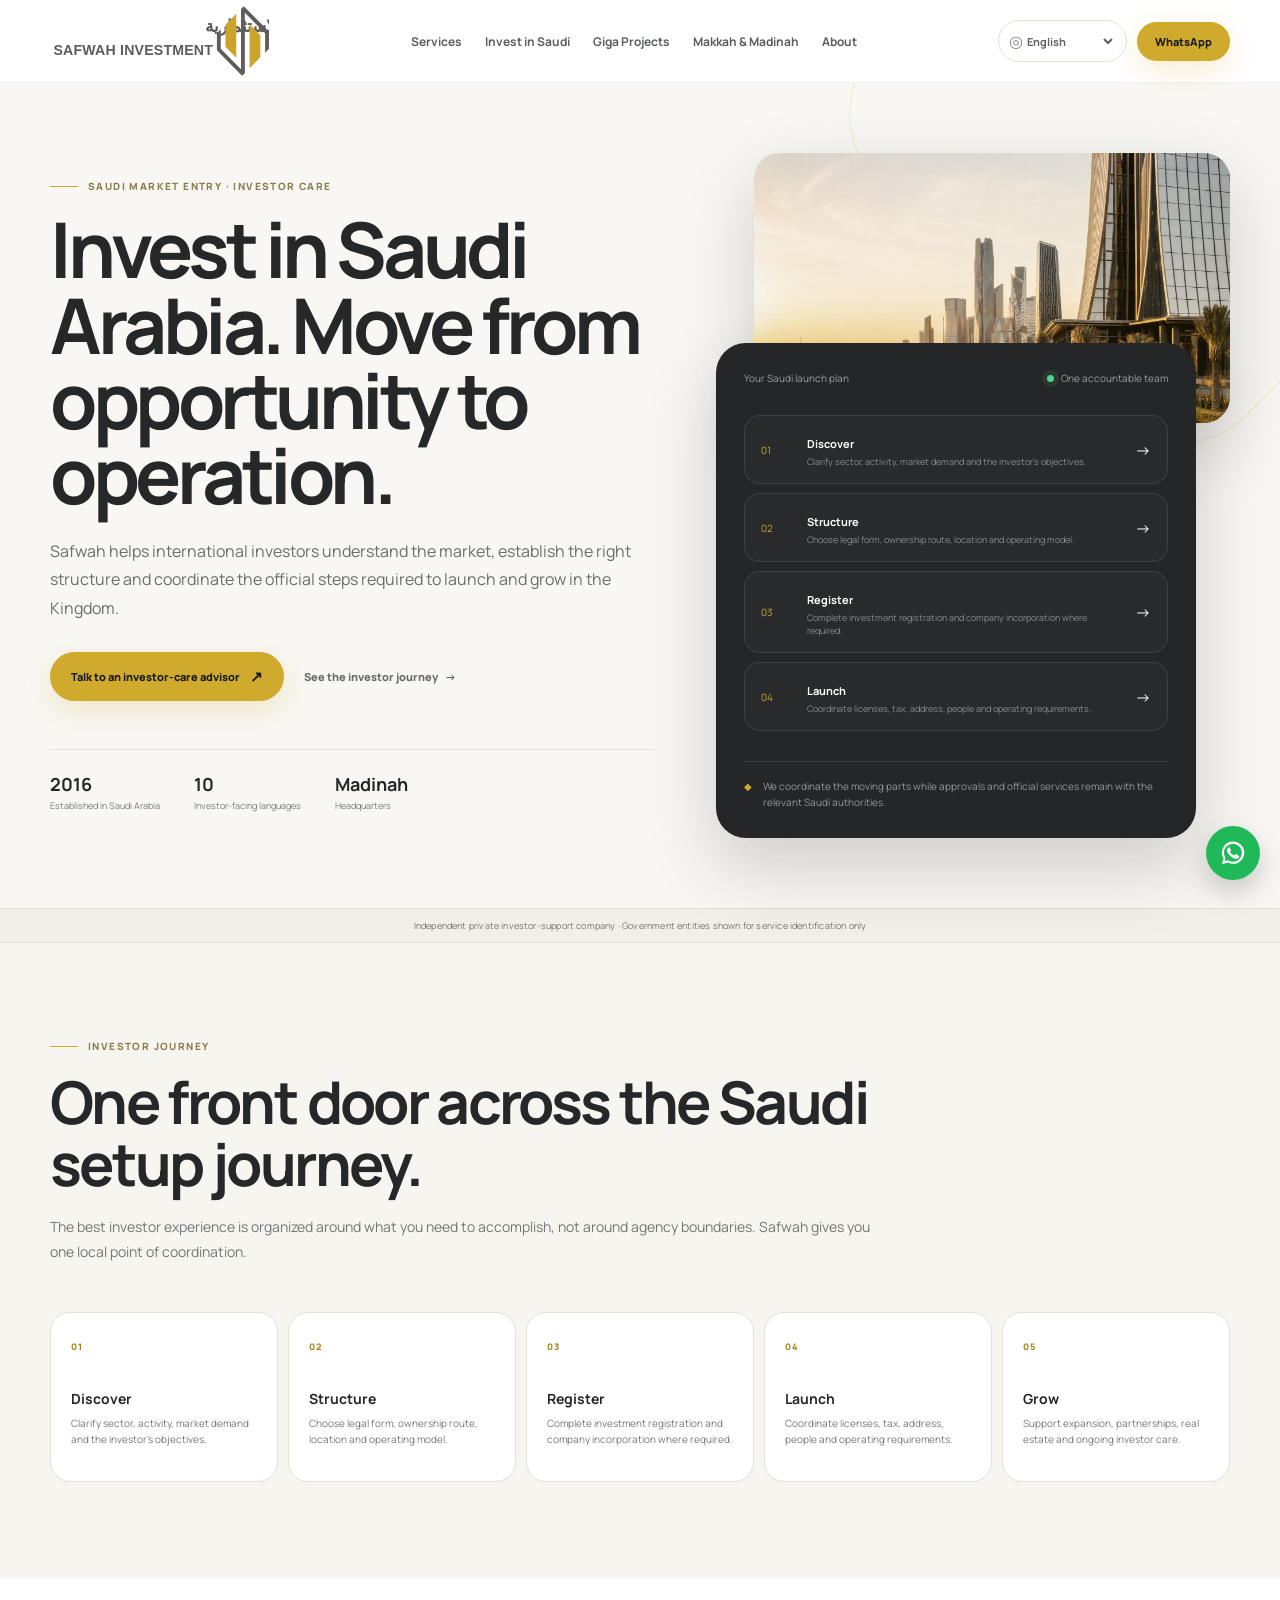
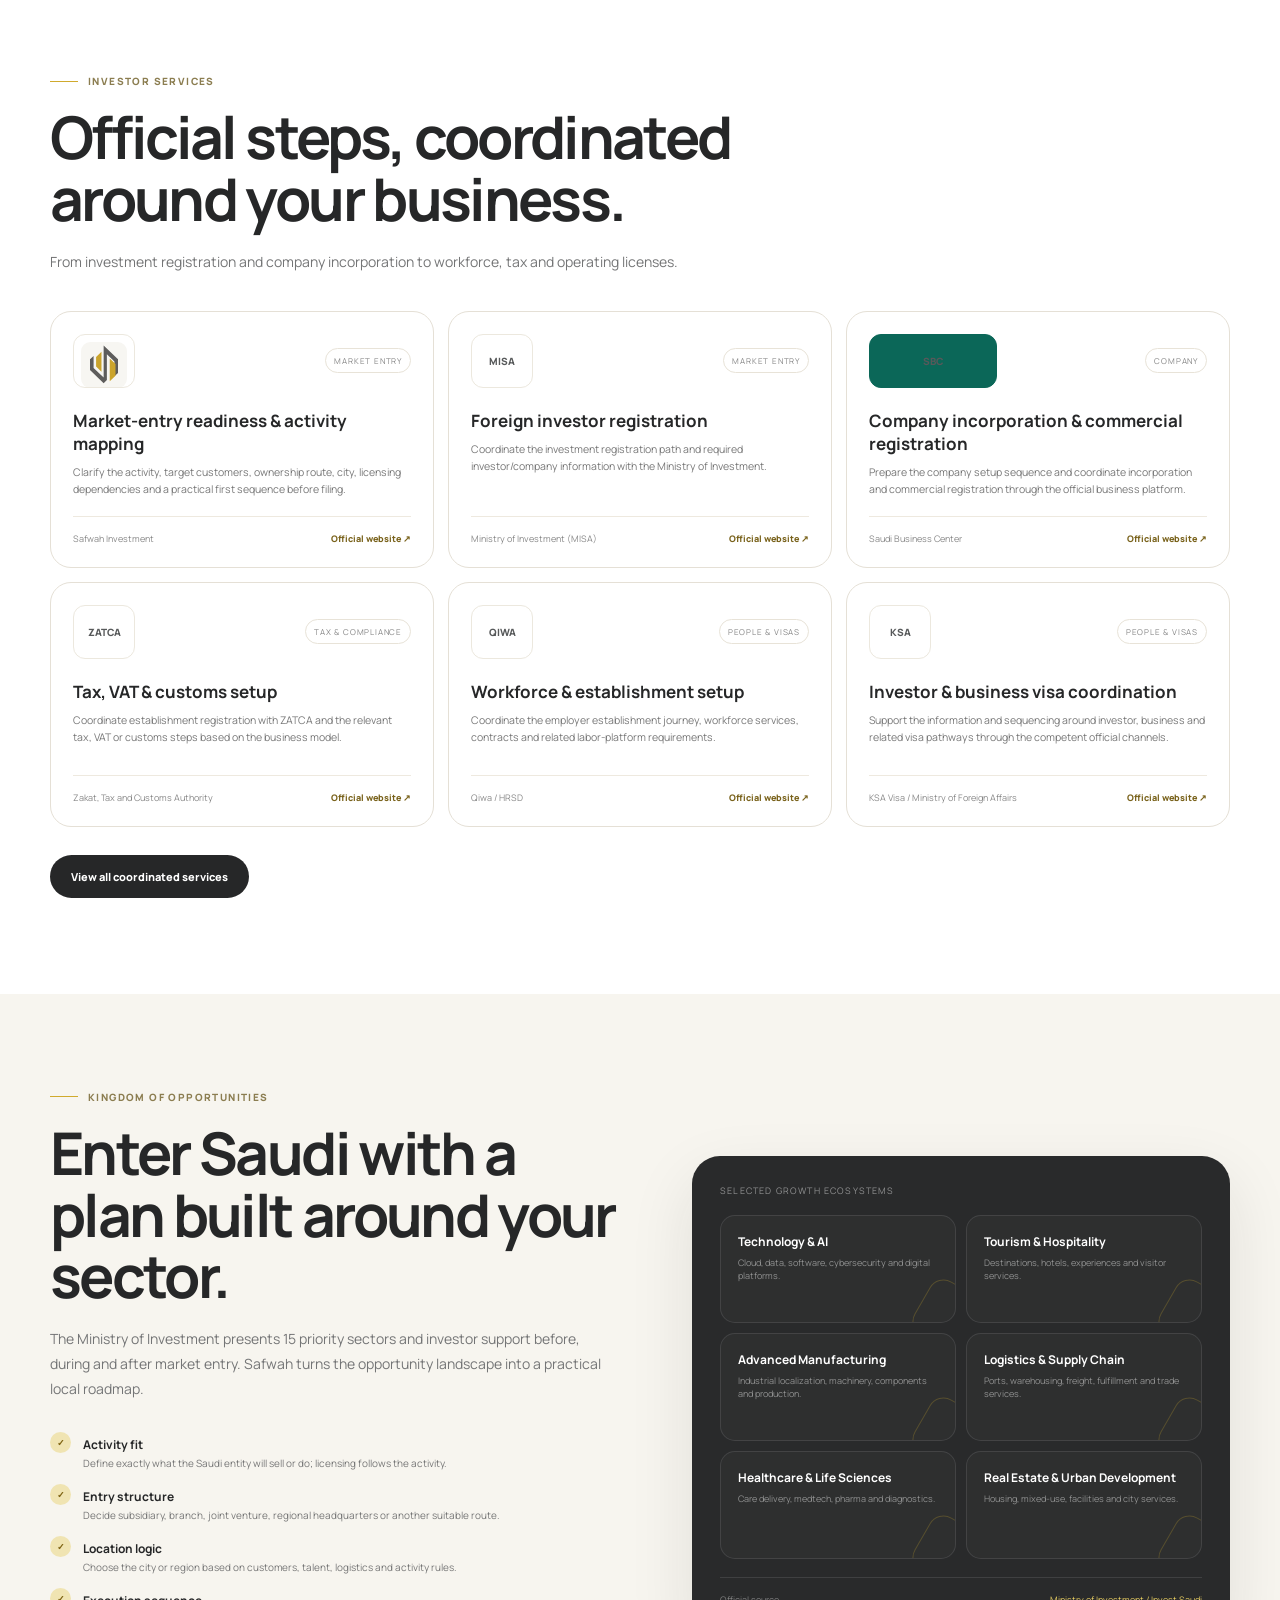
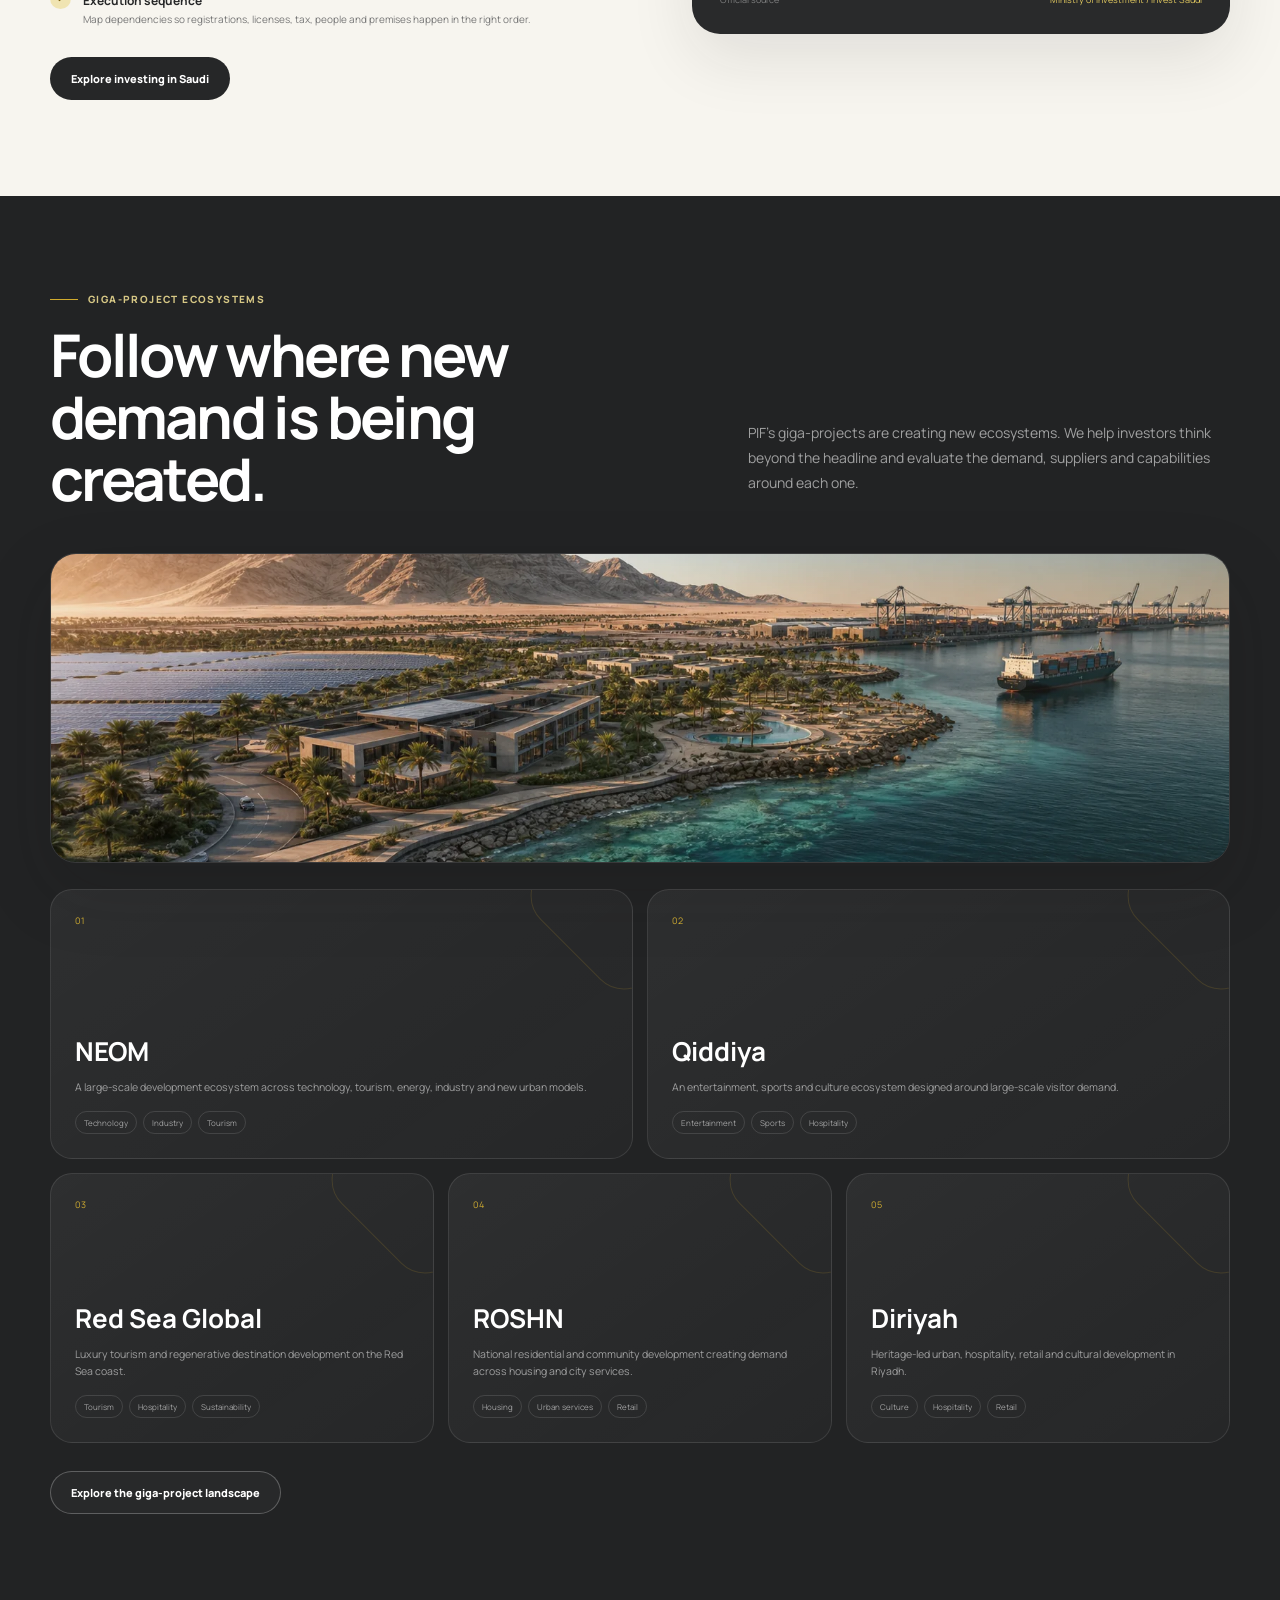
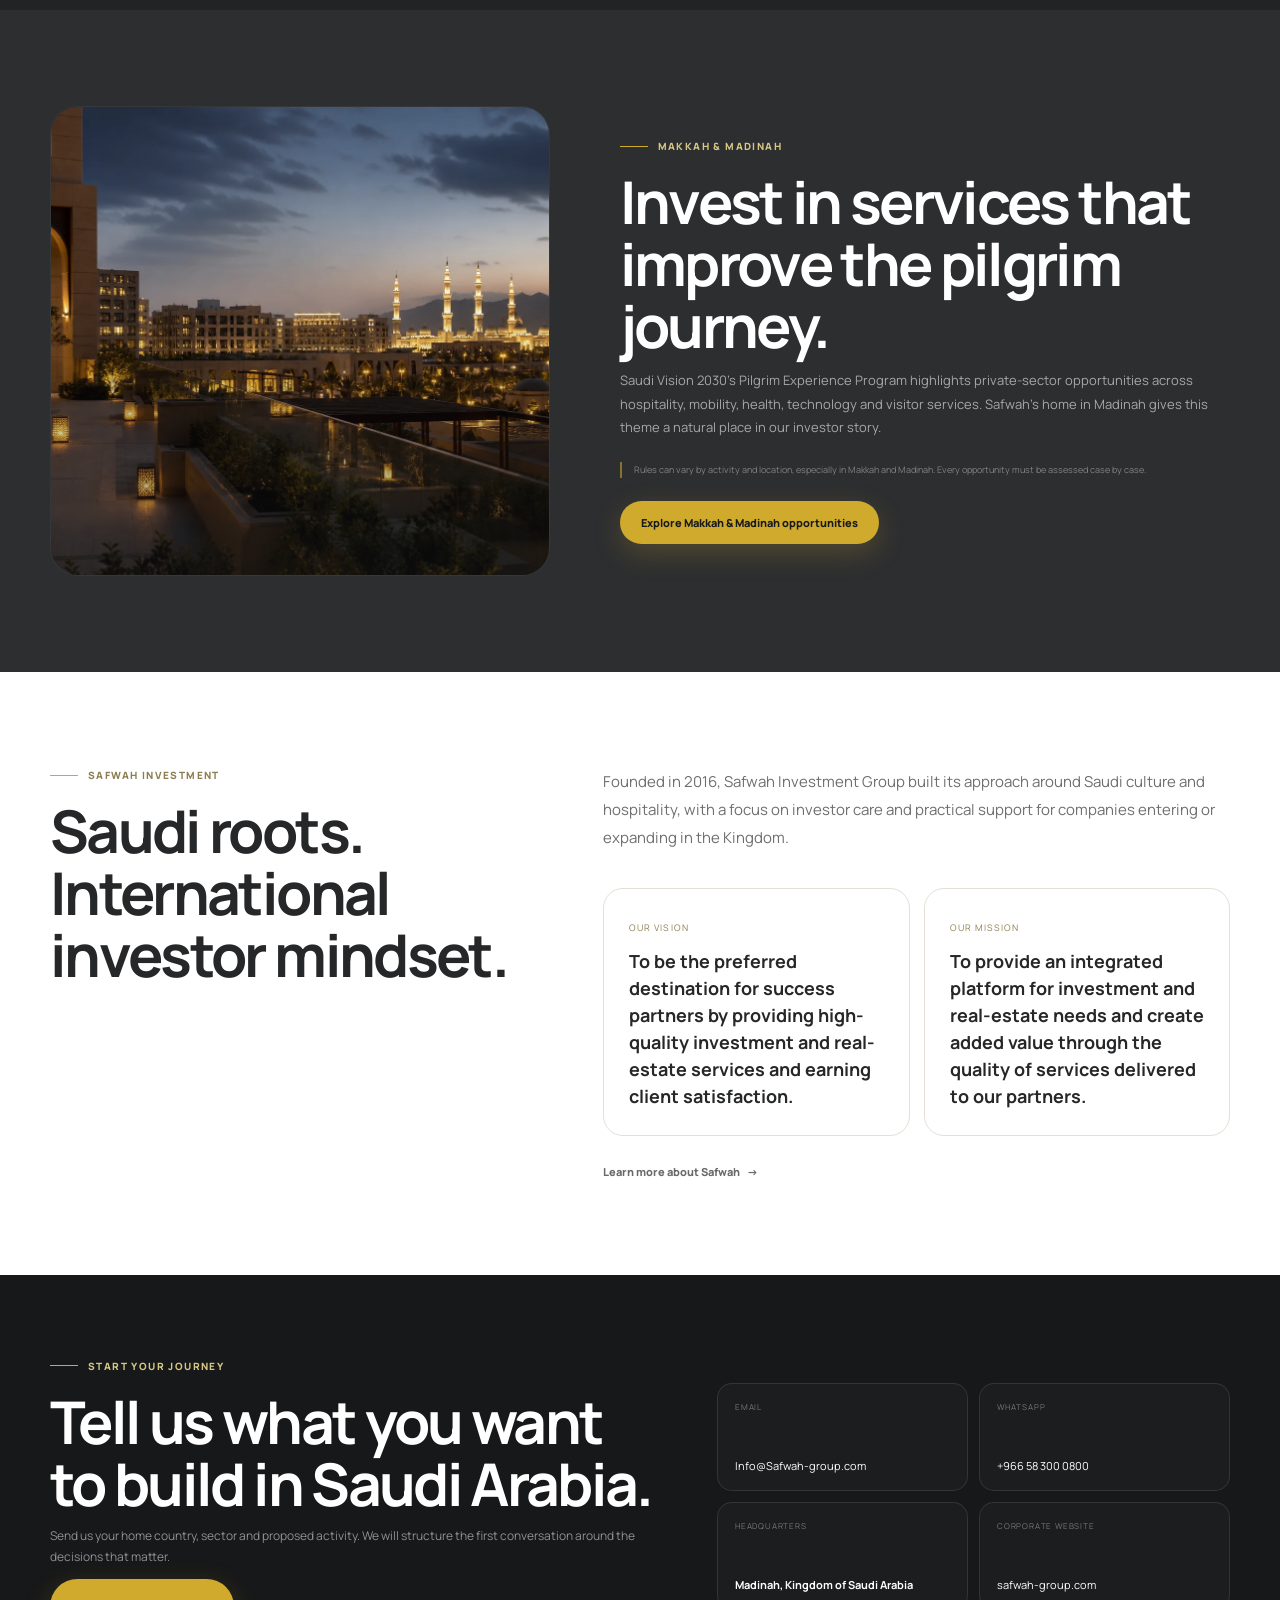
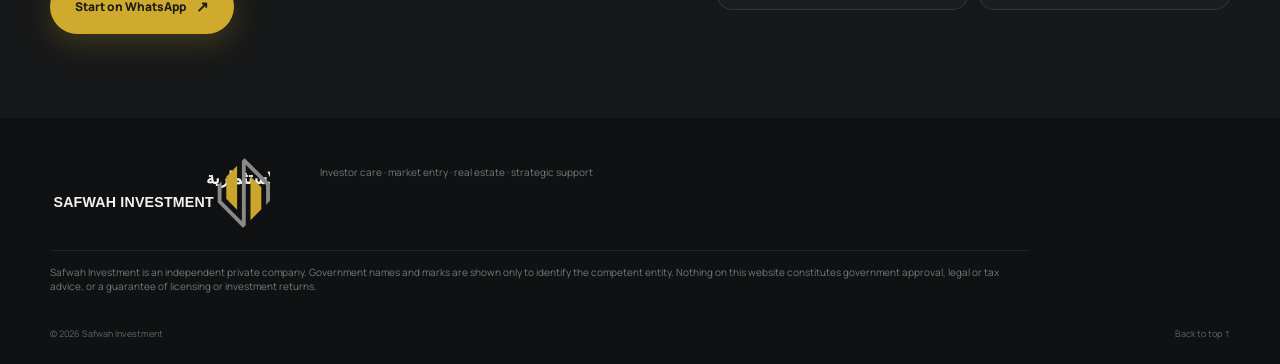
==== index.html @ 955cc142 "Polish Safwah visuals and fix service logos" ====
<!doctype html><html lang="en" dir="ltr"><head><meta charset="utf-8"><meta name="viewport" content="width=device-width,initial-scale=1,viewport-fit=cover"><meta name="theme-color" content="#5e5d5c"><meta name="description" content="Safwah Investment helps international investors enter, establish and grow in Saudi Arabia through market-entry and investor-care support."><meta property="og:title" content="Safwah Investment — Saudi Market Entry"><meta property="og:description" content="Safwah Investment helps international investors enter, establish and grow in Saudi Arabia through market-entry and investor-care support."><meta property="og:type" content="website"><link rel="icon" type="image/svg+xml" href="assets/img/favicon.svg"><link rel="preconnect" href="https://fonts.googleapis.com"><link rel="preconnect" href="https://fonts.gstatic.com" crossorigin><link href="https://fonts.googleapis.com/css2?family=Manrope:wght@400;500;600;700;800&family=Noto+Kufi+Arabic:wght@400;500;600;700&display=swap" rel="stylesheet"><link rel="stylesheet" href="assets/css/styles.css"><title>Safwah Investment — Saudi Market Entry</title></head><body data-page="home"><a class="skip-link" href="#main">Skip to content</a>
<header class="site-header" id="top"><div class="shell header-row">
<a class="brand" href="index.html" aria-label="Safwah Investment"><img src="assets/img/safwah-logo.svg" alt="Safwah Investment" width="1130" height="356"></a>
<nav class="desktop-nav" aria-label="Primary navigation"><a href="services.html" class="" data-i18n="nav.services">Services</a><a href="invest-saudi.html" class="" data-i18n="nav.invest">Invest in Saudi</a><a href="giga-projects.html" class="" data-i18n="nav.projects">Giga Projects</a><a href="haramain.html" class="" data-i18n="nav.haramain">Makkah & Madinah</a><a href="about.html" class="" data-i18n="nav.about">About</a></nav>
<div class="header-actions"><label class="language-control"><span class="globe" aria-hidden="true">◎</span><select id="languageSelect" aria-label="Select language"><option value="en">English</option><option value="ar">العربية</option><option value="ru">Русский</option><option value="zh">简体中文</option><option value="tr">Türkçe</option><option value="bn">বাংলা</option><option value="hi">हिन्दी</option><option value="ur">اردو</option><option value="pt">Português</option><option value="ko">한국어</option></select></label><a class="button button-sm button-primary whatsapp-top" data-whatsapp href="#" target="_blank" rel="noopener" data-i18n="nav.whatsapp">WhatsApp</a><button class="menu-button" id="menuButton" aria-label="Open menu" aria-expanded="false"><span></span><span></span><span></span></button></div>
</div><div class="mobile-menu" id="mobileMenu"><a href="services.html" data-i18n="nav.services">Services</a><a href="invest-saudi.html" data-i18n="nav.invest">Invest in Saudi</a><a href="giga-projects.html" data-i18n="nav.projects">Giga Projects</a><a href="haramain.html" data-i18n="nav.haramain">Makkah & Madinah</a><a href="about.html" data-i18n="nav.about">About</a></div></header><main id="main"><section class="hero"><div class="shell hero-grid"><div class="hero-copy reveal"><div class="eyebrow"><span></span><span data-i18n="home.eyebrow">Saudi market entry · investor care</span></div><h1 data-i18n="home.title">Invest in Saudi Arabia. Move from opportunity to operation.</h1><p class="hero-lead" data-i18n="home.lead">Safwah helps international investors understand the market, establish the right structure and coordinate the official steps required to launch and grow in the Kingdom.</p><div class="hero-cta"><a class="button button-primary" data-whatsapp href="#" target="_blank" rel="noopener"><span data-i18n="home.cta">Talk to an investor-care advisor</span><span class="arrow">↗</span></a><a class="text-link" href="services.html"><span data-i18n="home.secondary">See the investor journey</span><span>→</span></a></div><div class="hero-trust"><div><strong data-counter="2016">2016</strong><span data-i18n="home.trust1">Established in Saudi Arabia</span></div><div><strong data-counter="10">10</strong><span data-i18n="home.trust2">Investor-facing languages</span></div><div><strong data-i18n="home.trust3a">Madinah</strong><span data-i18n="home.trust3">Headquarters</span></div></div></div><div class="hero-visual reveal"><figure class="hero-photo"><img src="assets/img/riyadh-investment.webp" alt="Riyadh business district at golden hour" width="1672" height="936" fetchpriority="high" decoding="async"></figure><div class="visual-frame"><div class="visual-topline"><span data-i18n="home.plan">Your Saudi launch plan</span><span class="live-dot"><i></i><span data-i18n="home.team">One accountable team</span></span></div><div class="hero-steps" id="heroSteps"></div><div class="visual-note"><span class="gold-mark">◆</span><p data-i18n="home.note">We coordinate the moving parts while approvals and official services remain with the relevant Saudi authorities.</p></div></div></div></div><div class="hero-strip"><div class="shell strip-inner" data-i18n="home.strip">Independent private investor-support company · Government entities shown for service identification only</div></div></section>
<section class="section section-soft"><div class="shell"><div class="section-heading reveal"><div class="eyebrow"><span></span><span data-i18n="home.journeyEyebrow">Investor journey</span></div><h2 data-i18n="home.journeyTitle">One front door across the Saudi setup journey.</h2><p data-i18n="home.journeyLead">The best investor experience is organized around what you need to accomplish, not around agency boundaries. Safwah gives you one local point of coordination.</p></div><div class="journey-grid" id="journeyGrid"></div></div></section>
<section class="section"><div class="shell"><div class="section-heading reveal"><div class="eyebrow"><span></span><span data-i18n="home.servicesEyebrow">Investor services</span></div><h2 data-i18n="home.servicesTitle">Official steps, coordinated around your business.</h2><p data-i18n="home.servicesLead">From investment registration and company incorporation to workforce, tax and operating licenses.</p></div><div class="service-preview-grid" id="servicePreview"></div><div class="page-actions"><a class="button button-dark" href="services.html" data-i18n="home.servicesCta">View all coordinated services</a></div></div></section>
<section class="section section-soft"><div class="shell invest-grid"><div class="invest-copy reveal"><div class="eyebrow"><span></span><span data-i18n="home.saudiEyebrow">Kingdom of opportunities</span></div><h2 data-i18n="home.saudiTitle">Enter Saudi with a plan built around your sector.</h2><p class="section-lead" data-i18n="home.saudiLead">The Ministry of Investment presents 15 priority sectors and investor support before, during and after market entry. Safwah turns the opportunity landscape into a practical local roadmap.</p><div class="feature-list" id="homeFeatures"></div><a class="button button-dark" href="invest-saudi.html" data-i18n="home.saudiCta">Explore investing in Saudi</a></div><div class="sector-panel reveal"><div class="panel-kicker" data-i18n="home.sectors">Selected growth ecosystems</div><div class="sector-grid" id="sectorGrid"></div><div class="source-note"><span data-i18n="common.officialSource">Official source</span><a href="https://misa.gov.sa/" target="_blank" rel="noopener">Ministry of Investment / Invest Saudi</a></div></div></div></section>
<section class="section section-dark"><div class="shell"><div class="section-heading split-heading reveal"><div><div class="eyebrow light"><span></span><span data-i18n="home.projectsEyebrow">Giga-project ecosystems</span></div><h2 data-i18n="home.projectsTitle">Follow where new demand is being created.</h2></div><p data-i18n="home.projectsLead">PIF’s giga-projects are creating new ecosystems. We help investors think beyond the headline and evaluate the demand, suppliers and capabilities around each one.</p></div><figure class="section-photo reveal"><img src="assets/img/giga-projects-coast.webp" alt="Saudi coastal development, logistics and renewable-energy ecosystem" width="1672" height="936" loading="lazy" decoding="async"></figure><div class="project-grid" id="projectPreview"></div><div class="page-actions"><a class="button button-outline" href="giga-projects.html" data-i18n="home.projectsCta">Explore the giga-project landscape</a></div></div></section>
<section class="section haramain-band"><div class="shell haramain-grid"><div class="haramain-art reveal"><img class="haramain-photo" src="assets/img/madinah-hospitality.webp" alt="Contemporary hospitality and visitor services in Madinah" width="1672" height="936" loading="lazy" decoding="async"><svg viewBox="0 0 720 470" fill="none" aria-hidden="true"><path d="M93 377h534M148 377V253h94v124M478 377V253h94v124M242 377V210h236v167M282 210v-56h156v56M319 154V91h82v63" stroke="#D0AA2D" stroke-width="4"/><path d="M309 91c15-32 37-48 51-48s37 16 51 48" stroke="#D0AA2D" stroke-width="4"/><path d="M120 377V181m480 196V181M103 181h34m446 0h34M111 167h18m462 0h18M119 153h2m478 0h2" stroke="#767779" stroke-width="4"/><path d="M120 153v-49m480 49v-49M112 104h16m464 0h16" stroke="#D0AA2D" stroke-width="4"/></svg></div><div class="haramain-copy reveal"><div class="eyebrow light"><span></span><span data-i18n="home.haramainEyebrow">Makkah & Madinah</span></div><h2 data-i18n="home.haramainTitle">Invest in services that improve the pilgrim journey.</h2><p data-i18n="home.haramainLead">Saudi Vision 2030’s Pilgrim Experience Program highlights private-sector opportunities across hospitality, mobility, health, technology and visitor services. Safwah’s home in Madinah gives this theme a natural place in our investor story.</p><p class="haramain-note" data-i18n="home.haramainNote">Rules can vary by activity and location, especially in Makkah and Madinah. Every opportunity must be assessed case by case.</p><a class="button button-gold" href="haramain.html" data-i18n="home.haramainCta">Explore Makkah & Madinah opportunities</a></div></div></section>
<section class="section"><div class="shell about-grid"><div class="section-heading reveal"><div class="eyebrow"><span></span><span data-i18n="home.aboutEyebrow">Safwah Investment</span></div><h2 data-i18n="home.aboutTitle">Saudi roots. International investor mindset.</h2></div><div class="reveal"><p class="about-story" data-i18n="home.aboutStory">Founded in 2016, Safwah Investment Group built its approach around Saudi culture and hospitality, with a focus on investor care and practical support for companies entering or expanding in the Kingdom.</p><div class="statement-grid"><article class="statement-card"><span data-i18n="about.visionLabel">Our vision</span><h3 data-i18n="about.vision">To be the preferred destination for success partners by providing high-quality investment and real-estate services and earning client satisfaction.</h3></article><article class="statement-card"><span data-i18n="about.missionLabel">Our mission</span><h3 data-i18n="about.mission">To provide an integrated platform for investment and real-estate needs and create added value through the quality of services delivered to our partners.</h3></article></div><div class="page-actions"><a class="text-link" href="about.html"><span data-i18n="home.aboutCta">Learn more about Safwah</span><span>→</span></a></div></div></div></section></main><section class="contact-section"><div class="shell contact-grid"><div class="contact-copy reveal"><div class="eyebrow light"><span></span><span data-i18n="contact.eyebrow">Start your journey</span></div><h2 data-i18n="contact.title">Tell us what you want to build in Saudi Arabia.</h2><p data-i18n="contact.lead">Send us your home country, sector and proposed activity. We will structure the first conversation around the decisions that matter.</p><a class="button button-gold button-large" data-whatsapp href="#" target="_blank" rel="noopener"><span data-i18n="contact.cta">Start on WhatsApp</span><span class="arrow">↗</span></a></div><div class="contact-details reveal"><div><span data-i18n="contact.emailLabel">Email</span><a href="mailto:Info@Safwah-group.com">Info@Safwah-group.com</a></div><div><span data-i18n="contact.whatsappLabel">WhatsApp</span><a data-whatsapp href="#" target="_blank" rel="noopener">+966 58 300 0800</a></div><div><span data-i18n="contact.hqLabel">Headquarters</span><strong data-i18n="contact.hq">Madinah, Kingdom of Saudi Arabia</strong></div><div><span data-i18n="contact.websiteLabel">Corporate website</span><a href="https://safwah-group.com/" target="_blank" rel="noopener">safwah-group.com</a></div></div></div></section>
<footer class="site-footer"><div class="shell footer-grid"><img src="assets/img/safwah-logo-dark.svg" alt="Safwah Investment" class="footer-logo"><p data-i18n="footer.copy">Investor care · market entry · real estate · strategic support</p><p class="footer-legal" data-i18n="footer.legal">Safwah Investment is an independent private company. Government names and marks are shown only to identify the competent entity. Nothing on this website constitutes government approval, legal or tax advice, or a guarantee of licensing or investment returns.</p><div class="footer-bottom"><span>© 2026 Safwah Investment</span><a href="#top" data-i18n="footer.back">Back to top ↑</a></div></div></footer>
<a class="floating-whatsapp" data-whatsapp href="#" target="_blank" rel="noopener" aria-label="WhatsApp Safwah Investment"><svg viewBox="0 0 32 32" aria-hidden="true"><path d="M16 3a12.6 12.6 0 0 0-10.9 19L3.5 28.5l6.7-1.6A12.7 12.7 0 1 0 16 3Zm0 22.9a10.2 10.2 0 0 1-5.2-1.4l-.4-.2-4 .9 1-3.9-.3-.4a10.2 10.2 0 1 1 8.9 5Zm5.6-7.7c-.3-.2-1.8-.9-2.1-1-.3-.1-.5-.2-.7.2-.2.3-.8 1-1 1.2-.2.2-.4.2-.7.1-1.9-.9-3.2-1.7-4.4-3.8-.3-.5.3-.5.9-1.8.1-.2.1-.4 0-.6-.1-.2-.7-1.7-1-2.3-.3-.6-.5-.5-.7-.5h-.6c-.2 0-.6.1-.9.4-.3.3-1.2 1.2-1.2 2.9s1.2 3.4 1.4 3.6c.2.2 2.4 3.7 5.9 5.2.8.4 1.5.6 2 .7.8.3 1.6.2 2.2.1.7-.1 1.8-.7 2-1.4.3-.7.3-1.3.2-1.4-.1-.2-.3-.3-.6-.4Z"/></svg></a><script src="assets/js/app.js"></script></body></html>
---- assets/css/styles.css ----
:root{
  --charcoal:#5e5d5c;--ink:#262728;--ink-2:#343537;--gold:#d0aa2d;--gold-deep:#a88416;
  --cream:#f7f5ef;--paper:#fff;--muted:#727272;--line:#e5e0d6;--green:#0e8b5b;
  --shadow:0 24px 65px rgba(30,31,32,.10);--radius:24px;--shell:min(1180px,calc(100% - 40px));
}
*{box-sizing:border-box}html{scroll-behavior:smooth}body{margin:0;background:var(--paper);color:var(--ink);font-family:Manrope,"Segoe UI",Arial,sans-serif;-webkit-font-smoothing:antialiased}html[lang="ar"] body,html[lang="ur"] body{font-family:"Noto Kufi Arabic","Segoe UI",Tahoma,Arial,sans-serif}a{color:inherit;text-decoration:none}img{max-width:100%;display:block}button,input,select{font:inherit}button{cursor:pointer}.shell{width:var(--shell);margin-inline:auto}.skip-link{position:absolute;left:-9999px;top:auto}.skip-link:focus{left:16px;top:16px;z-index:1000;background:#fff;padding:10px 14px;border-radius:10px}.site-header{position:sticky;top:0;z-index:100;background:rgba(255,255,255,.92);backdrop-filter:blur(16px);border-bottom:1px solid rgba(0,0,0,.06)}.header-row{height:82px;display:flex;align-items:center;gap:30px}.brand{width:250px;flex:none}.brand img{width:100%;height:64px;object-fit:contain;object-position:left center}.desktop-nav{display:flex;gap:23px;align-items:center;margin-inline:auto}.desktop-nav a{font-size:12px;font-weight:700;color:#5b5d5f;position:relative;white-space:nowrap}.desktop-nav a:after{content:"";position:absolute;left:0;right:100%;bottom:-8px;height:2px;background:var(--gold);transition:.2s}.desktop-nav a:hover:after,.desktop-nav a.active:after{right:0}.header-actions{display:flex;align-items:center;gap:10px}.language-control{display:flex;align-items:center;border:1px solid var(--line);border-radius:999px;padding:0 10px;height:42px;background:#fff}.language-control select{border:0;background:transparent;outline:0;font-size:11px;font-weight:700;color:#5d5e60;width:93px}.globe{font-size:16px;color:#888}.menu-button{display:none;width:42px;height:42px;border:1px solid var(--line);background:#fff;border-radius:12px;flex-direction:column;gap:4px;justify-content:center;align-items:center}.menu-button span{display:block;width:17px;height:2px;background:#444}.mobile-menu{display:none}.button{display:inline-flex;align-items:center;justify-content:center;gap:10px;border-radius:999px;padding:13px 20px;border:1px solid transparent;font-weight:800;font-size:11px;transition:transform .2s,box-shadow .2s,background .2s}.button:hover{transform:translateY(-1px)}.button-sm{padding:11px 17px}.button-primary,.button-gold{background:var(--gold);color:#191a1a;box-shadow:0 9px 28px rgba(208,170,45,.22)}.button-primary:hover,.button-gold:hover{background:#ddb632}.button-dark{background:var(--ink);color:#fff}.button-outline{border-color:rgba(255,255,255,.25);color:#fff;background:rgba(255,255,255,.03)}.button-large{padding:16px 24px;font-size:12px}.arrow{font-size:15px}.text-link{display:inline-flex;align-items:center;gap:7px;font-size:11px;font-weight:800;color:#68696a}.text-link:hover{color:var(--gold-deep)}.eyebrow{display:flex;align-items:center;gap:10px;text-transform:uppercase;letter-spacing:.14em;font-size:10px;font-weight:800;color:#8b7d50;margin-bottom:18px}.eyebrow>span:first-child{width:28px;height:1px;background:var(--gold)}.eyebrow.light{color:#d6c785}.page-hero{background:linear-gradient(135deg,#faf9f5 0,#f3efe3 100%);border-bottom:1px solid var(--line);position:relative;overflow:hidden}.page-hero:after{content:"";position:absolute;width:540px;height:540px;border:1px solid rgba(208,170,45,.18);border-radius:105px;right:-220px;top:-230px;transform:rotate(45deg)}.page-hero .shell{padding:84px 0 72px;position:relative;z-index:2}.page-hero h1{font-size:clamp(42px,6.2vw,82px);line-height:.99;letter-spacing:-.055em;max-width:960px;margin:0}.page-hero p{font-size:16px;line-height:1.75;color:#686a6c;max-width:790px;margin:24px 0 0}.hero{background:#f8f7f3;position:relative;overflow:hidden;border-bottom:1px solid var(--line)}.hero:before{content:"";position:absolute;width:520px;height:520px;border-radius:95px;border:1px solid rgba(208,170,45,.2);right:-160px;top:-230px;transform:rotate(45deg)}.hero-grid{display:grid;grid-template-columns:1.08fr .92fr;gap:62px;align-items:center;min-height:690px;padding:70px 0}.hero h1{font-size:clamp(48px,6vw,79px);line-height:.98;letter-spacing:-.058em;margin:0;max-width:820px}.hero-lead{font-size:16px;line-height:1.76;color:#6b6d6e;max-width:700px;margin:25px 0 0}.hero-cta{display:flex;gap:20px;align-items:center;margin-top:30px;flex-wrap:wrap}.hero-trust{display:flex;gap:34px;border-top:1px solid #e3ded3;margin-top:48px;padding-top:22px}.hero-trust div{display:flex;flex-direction:column;gap:3px}.hero-trust strong{font-size:18px}.hero-trust span{font-size:9px;color:#7b7c7d}.hero-visual{position:relative}.visual-frame{background:#252627;border-radius:30px;color:#fff;padding:28px;position:relative;z-index:2;box-shadow:0 28px 70px rgba(33,34,35,.2)}.visual-topline{display:flex;justify-content:space-between;gap:18px;font-size:10px;color:rgba(255,255,255,.55)}.live-dot{display:flex;align-items:center;gap:7px}.live-dot i{width:7px;height:7px;border-radius:50%;background:#50d28c;box-shadow:0 0 0 5px rgba(80,210,140,.1)}.hero-steps{display:grid;gap:9px;margin:30px 0}.hero-step{border:1px solid rgba(255,255,255,.1);border-radius:16px;padding:15px 16px;display:grid;grid-template-columns:34px 1fr auto;gap:12px;align-items:center;background:rgba(255,255,255,.02)}.hero-step b{font-size:11px}.hero-step small{display:block;color:rgba(255,255,255,.45);font-size:9px;margin-top:2px}.hero-step i{font-style:normal;color:var(--gold);font-size:10px}.visual-note{display:flex;gap:11px;border-top:1px solid rgba(255,255,255,.1);padding-top:17px;color:rgba(255,255,255,.52);font-size:10px;line-height:1.55}.visual-note p{margin:0}.gold-mark{color:var(--gold)}.hero-strip{border-top:1px solid #e5e0d5;background:#f2efe6}.strip-inner{font-size:9px;text-align:center;color:#757575;padding:10px 0;letter-spacing:.02em}.section{padding:96px 0}.section-soft{background:var(--cream)}.section-dark{background:#222324;color:#fff}.section-heading{max-width:830px}.section-heading h2,.invest-copy h2,.haramain-copy h2,.contact-copy h2{font-size:clamp(36px,4.6vw,61px);line-height:1.05;letter-spacing:-.045em;margin:0}.section-heading p,.section-lead{font-size:14px;line-height:1.78;color:#747576;margin-top:20px}.section-dark .section-heading p{color:rgba(255,255,255,.57)}.split-heading{max-width:none;display:grid;grid-template-columns:1fr .78fr;gap:80px;align-items:end}.split-heading h2{color:#fff}.journey-grid{display:grid;grid-template-columns:repeat(5,1fr);gap:10px;margin-top:48px}.journey-card{background:#fff;border:1px solid var(--line);border-radius:20px;padding:20px;min-height:170px}.journey-card .num{font-size:9px;font-weight:800;color:var(--gold-deep);letter-spacing:.11em}.journey-card h3{font-size:14px;margin:34px 0 8px}.journey-card p{font-size:10px;line-height:1.55;color:#777;margin:0}.service-preview-grid,.services-grid{display:grid;grid-template-columns:repeat(3,1fr);gap:14px;margin-top:36px}.service-card{background:#fff;border:1px solid var(--line);border-radius:21px;padding:22px;min-height:245px;display:flex;flex-direction:column;box-shadow:0 0 0 rgba(0,0,0,0);transition:.22s}.service-card:hover{transform:translateY(-3px);box-shadow:var(--shadow)}.service-top{display:flex;align-items:center;justify-content:space-between;gap:15px}.authority-logo-wrap{width:62px;height:54px;border:1px solid #ece8de;border-radius:12px;background:#fff;display:grid;place-items:center;padding:7px;overflow:hidden}.authority-logo{max-width:100%;max-height:100%;object-fit:contain}.authority-fallback{display:none;font-size:10px;font-weight:900;color:#57595a;text-align:center}.service-tag{font-size:8px;border:1px solid #e8e3d8;border-radius:999px;padding:6px 8px;text-transform:uppercase;letter-spacing:.1em;color:#858585}.service-card h3{font-size:17px;line-height:1.35;margin:22px 0 8px}.service-card p{font-size:10.5px;color:#777;line-height:1.62;margin:0 0 18px}.provider-line{margin-top:auto;padding-top:15px;border-top:1px solid #eee9df;display:flex;align-items:center;justify-content:space-between;gap:10px}.provider-line span{font-size:9px;color:#888}.provider-line a{font-size:9px;font-weight:800;color:#79621b}.search-panel{margin-top:42px;background:#fff;border:1px solid var(--line);border-radius:22px;padding:16px;box-shadow:0 12px 42px rgba(25,25,25,.05)}.search-row{display:flex;gap:10px}.search-box{flex:1;display:flex;align-items:center;gap:10px;border:1px solid #e8e4dc;border-radius:14px;padding:0 14px;height:50px}.search-box input{border:0;outline:0;background:transparent;width:100%;font-size:12px}.filters{display:flex;gap:7px;flex-wrap:wrap;margin-top:12px}.filter-button{border:1px solid #e5e0d7;background:#fff;border-radius:999px;padding:8px 12px;font-size:9px;font-weight:800;color:#737476}.filter-button.active{background:var(--ink);color:#fff;border-color:var(--ink)}.results-count{font-size:9px;color:#838383;margin-top:10px}.disclaimer-card{display:flex;gap:12px;border:1px solid #e5dfd1;border-radius:16px;background:#fbfaf6;padding:16px;margin-top:22px}.shield{width:24px;height:24px;border-radius:50%;display:grid;place-items:center;background:#eee6c8;color:#7f6415;font-weight:900;font-size:11px;flex:none}.disclaimer-card p{font-size:10px;line-height:1.6;color:#777;margin:0}.invest-grid{display:grid;grid-template-columns:1fr .94fr;gap:70px;align-items:center}.feature-list{display:grid;gap:13px;margin:30px 0}.feature-item{display:flex;gap:12px}.feature-item i{width:21px;height:21px;border-radius:50%;background:#f0e4b2;display:grid;place-items:center;font-style:normal;color:#7d6210;font-size:9px;font-weight:900;flex:none}.feature-item b{font-size:12px}.feature-item span{display:block;color:#777;font-size:10px;line-height:1.5;margin-top:2px}.sector-panel{background:#292a2b;color:#fff;border-radius:28px;padding:28px;box-shadow:var(--shadow)}.panel-kicker{font-size:9px;text-transform:uppercase;letter-spacing:.13em;color:rgba(255,255,255,.48);margin-bottom:18px}.sector-grid{display:grid;grid-template-columns:1fr 1fr;gap:10px}.sector-item{border:1px solid rgba(255,255,255,.1);border-radius:15px;padding:17px;min-height:108px;background:rgba(255,255,255,.025);position:relative;overflow:hidden}.sector-item:after{content:"";position:absolute;width:60px;height:60px;border:1px solid rgba(208,170,45,.25);right:-25px;bottom:-25px;transform:rotate(30deg);border-radius:16px}.sector-item b{display:block;font-size:12px}.sector-item span{display:block;font-size:9px;color:rgba(255,255,255,.47);margin-top:6px}.source-note{display:flex;justify-content:space-between;gap:16px;border-top:1px solid rgba(255,255,255,.1);margin-top:18px;padding-top:15px;font-size:9px;color:rgba(255,255,255,.4)}.source-note a{color:#e1c85f}.project-grid{display:grid;grid-template-columns:repeat(12,1fr);gap:14px;margin-top:48px}.project-card{grid-column:span 4;min-height:270px;border:1px solid rgba(255,255,255,.1);border-radius:22px;padding:24px;background:linear-gradient(145deg,rgba(255,255,255,.055),rgba(255,255,255,.018));display:flex;flex-direction:column;position:relative;overflow:hidden}.project-card:nth-child(1),.project-card:nth-child(2){grid-column:span 6}.project-card:after{content:"";position:absolute;width:150px;height:150px;border:1px solid rgba(208,170,45,.16);border-radius:34px;right:-68px;top:-70px;transform:rotate(45deg)}.project-card .num{font-size:9px;color:#d1ad31;letter-spacing:.14em}.project-card h3{font-size:26px;margin:auto 0 10px}.project-card p{font-size:10.5px;line-height:1.58;color:rgba(255,255,255,.55);margin:0}.tags{display:flex;gap:6px;flex-wrap:wrap;margin-top:16px}.tags span{font-size:8px;border:1px solid rgba(255,255,255,.12);border-radius:999px;padding:5px 8px;color:rgba(255,255,255,.56)}.opportunity-grid{display:grid;grid-template-columns:repeat(3,1fr);gap:14px;margin-top:42px}.opportunity-card{border:1px solid var(--line);border-radius:20px;padding:22px;background:#fff;min-height:200px}.opportunity-card i{font-style:normal;color:var(--gold-deep);font-weight:900;font-size:11px}.opportunity-card h3{font-size:16px;margin:28px 0 8px}.opportunity-card p{font-size:10.5px;line-height:1.6;color:#777;margin:0}.haramain-band{background:#2d2e30;color:#fff;overflow:hidden}.haramain-grid{display:grid;grid-template-columns:.9fr 1.1fr;gap:70px;align-items:center}.haramain-art{min-height:470px;border:1px solid rgba(255,255,255,.08);border-radius:28px;background:#252628;position:relative;display:grid;place-items:center;overflow:hidden}.haramain-art:before{content:"";position:absolute;inset:0;background:radial-gradient(circle at 50% 52%,rgba(208,170,45,.13),transparent 43%)}.haramain-art svg{width:88%;position:relative}.haramain-copy h2{color:#fff}.haramain-copy>p{color:rgba(255,255,255,.58);font-size:13px;line-height:1.78}.haramain-note{font-size:9px!important;color:rgba(255,255,255,.4)!important;border-left:2px solid rgba(208,170,45,.55);padding-left:12px;margin:23px 0!important}.about-grid{display:grid;grid-template-columns:.86fr 1.14fr;gap:80px;align-items:start}.about-story{font-size:15px;line-height:1.85;color:#6d6e70;margin:0}.statement-grid{display:grid;grid-template-columns:1fr 1fr;gap:14px;margin-top:36px}.statement-card{border:1px solid var(--line);border-radius:20px;padding:25px;background:#fff}.statement-card span{font-size:9px;text-transform:uppercase;letter-spacing:.12em;color:#8d7e4e}.statement-card h3{font-size:18px;line-height:1.5;margin:12px 0 0}.values-grid{display:grid;grid-template-columns:repeat(5,1fr);gap:10px;margin-top:16px}.value-card{border:1px solid var(--line);border-radius:15px;background:#faf9f5;text-align:center;padding:16px;font-size:10px;font-weight:800}.contact-section{background:#171819;color:#fff;padding:84px 0}.contact-grid{display:grid;grid-template-columns:1.08fr .92fr;gap:65px;align-items:center}.contact-copy h2{color:#fff}.contact-copy p{font-size:12px;line-height:1.7;color:rgba(255,255,255,.52);max-width:680px}.contact-details{display:grid;grid-template-columns:1fr 1fr;gap:11px}.contact-details div{border:1px solid rgba(255,255,255,.1);border-radius:15px;padding:17px;min-height:108px;background:rgba(255,255,255,.025);display:flex;flex-direction:column;justify-content:space-between}.contact-details span{font-size:8px;color:rgba(255,255,255,.4);text-transform:uppercase;letter-spacing:.1em}.contact-details a,.contact-details strong{font-size:11px}.site-footer{background:#101112;color:#fff;padding:40px 0 24px}.footer-grid{display:grid;grid-template-columns:220px 1fr;gap:15px 50px}.footer-logo{width:220px;height:70px;object-fit:contain}.footer-grid>p{font-size:10px;color:rgba(255,255,255,.43);margin:7px 0}.footer-legal{grid-column:1/-1;border-top:1px solid rgba(255,255,255,.07);padding-top:14px!important;max-width:980px}.footer-bottom{grid-column:1/-1;display:flex;justify-content:space-between;padding-top:12px;font-size:9px;color:rgba(255,255,255,.35)}.floating-whatsapp{position:fixed;right:20px;bottom:20px;width:54px;height:54px;border-radius:50%;background:#20b95a;display:grid;place-items:center;box-shadow:0 12px 28px rgba(0,0,0,.2);z-index:95}.floating-whatsapp svg{width:28px;height:28px;fill:#fff}.reveal{opacity:0;transform:translateY(15px);transition:opacity .55s ease,transform .55s ease}.reveal.visible{opacity:1;transform:none}.no-results{grid-column:1/-1;text-align:center;padding:50px;border:1px dashed #ddd6c8;border-radius:20px;color:#8a8a8a;font-size:12px}.source-box{margin-top:38px;border-top:1px solid var(--line);padding-top:18px;font-size:9px;color:#888}.source-box a{color:#745e16;font-weight:800}.metric-row{display:grid;grid-template-columns:repeat(3,1fr);gap:12px;margin-top:40px}.metric{border:1px solid var(--line);border-radius:18px;padding:21px;background:#fff}.metric strong{font-size:26px}.metric span{display:block;font-size:9px;color:#818181;margin-top:5px}.cta-band{background:linear-gradient(120deg,#2a2b2d,#1d1e1f);color:#fff;border-radius:28px;padding:38px;display:flex;justify-content:space-between;gap:40px;align-items:center}.cta-band h3{font-size:27px;margin:0}.cta-band p{font-size:10px;color:rgba(255,255,255,.5);margin:7px 0 0}.page-actions{display:flex;gap:12px;flex-wrap:wrap;margin-top:28px}html[dir="rtl"] .brand img{object-position:right center}html[dir="rtl"] .page-hero:after,html[dir="rtl"] .hero:before{right:auto;left:-220px}html[dir="rtl"] .floating-whatsapp{right:auto;left:20px}html[dir="rtl"] .haramain-note{border-left:0;border-right:2px solid rgba(208,170,45,.55);padding-left:0;padding-right:12px}html[dir="rtl"] .project-card:after,html[dir="rtl"] .sector-item:after{right:auto;left:-68px}html[dir="rtl"] .sector-item:after{left:-25px}
@media(max-width:1060px){.desktop-nav{display:none}.menu-button{display:flex}.whatsapp-top{display:none}.hero-grid,.invest-grid,.haramain-grid,.contact-grid,.about-grid{grid-template-columns:1fr;gap:45px}.hero-grid{min-height:auto}.journey-grid{grid-template-columns:repeat(3,1fr)}.service-preview-grid,.services-grid{grid-template-columns:repeat(2,1fr)}.split-heading{grid-template-columns:1fr;gap:22px}.project-card,.project-card:nth-child(1),.project-card:nth-child(2){grid-column:span 6}.opportunity-grid{grid-template-columns:1fr 1fr}.values-grid{grid-template-columns:repeat(3,1fr)}.mobile-menu.open{display:grid;grid-template-columns:repeat(2,1fr);gap:1px;background:#f8f6f1;border-top:1px solid #eee;padding:10px 24px 18px}.mobile-menu a{padding:12px;font-size:11px;font-weight:800}}
@media(max-width:720px){:root{--shell:min(100% - 28px,1180px)}.header-row{height:72px;gap:8px}.brand{width:150px}.brand img{height:48px}.language-control{height:38px}.language-control select{width:58px}.hero-grid{padding:48px 0}.hero h1,.page-hero h1{font-size:43px}.hero-lead,.page-hero p{font-size:14px}.hero-trust{gap:13px;display:grid;grid-template-columns:repeat(3,1fr)}.visual-frame{padding:20px}.section{padding:76px 0}.section-heading h2,.invest-copy h2,.haramain-copy h2,.contact-copy h2{font-size:38px}.journey-grid{grid-template-columns:1fr}.journey-card{min-height:auto}.journey-card h3{margin-top:16px}.service-preview-grid,.services-grid,.opportunity-grid{grid-template-columns:1fr}.sector-grid{grid-template-columns:1fr}.project-card,.project-card:nth-child(1),.project-card:nth-child(2){grid-column:1/-1}.haramain-art{min-height:370px}.statement-grid{grid-template-columns:1fr}.values-grid{grid-template-columns:1fr 1fr}.contact-details{grid-template-columns:1fr}.footer-grid{grid-template-columns:1fr}.footer-legal,.footer-bottom{grid-column:1}.footer-bottom{gap:20px}.cta-band{display:block}.cta-band .button{margin-top:20px}.search-row{display:block}.filters{margin-top:12px}.mobile-menu.open{grid-template-columns:1fr}.floating-whatsapp{width:50px;height:50px}.page-hero .shell{padding:62px 0 54px}}

/* 2026 visual polish: correct logo proportions, resilient motion and editorial imagery. */
.brand{width:220px}
.brand img{width:100%;height:auto;aspect-ratio:1130/356.4;object-fit:contain;object-position:left center}
html[dir="rtl"] .brand img{object-position:right center}
.hero-photo,.section-photo{margin:0;overflow:hidden;border-radius:26px;box-shadow:0 26px 70px rgba(20,21,22,.18)}
.hero-photo{height:270px;position:absolute;inset:0 0 auto 38px;z-index:1}
.hero-photo:after,.section-photo:after,.haramain-art:after{content:"";position:absolute;inset:0;pointer-events:none;background:linear-gradient(135deg,rgba(25,26,27,.04),rgba(208,170,45,.12))}
.hero-photo img,.section-photo img,.haramain-photo{width:100%;height:100%;object-fit:cover;transition:transform .8s cubic-bezier(.2,.7,.2,1)}
.hero-visual{padding-top:190px}
.hero-visual .visual-frame{margin-inline-end:34px}
.hero-visual:hover .hero-photo img,.section-photo:hover img,.haramain-art:hover .haramain-photo{transform:scale(1.025)}
.section-photo{height:310px;margin-top:44px;position:relative;border:1px solid rgba(255,255,255,.1)}
.project-grid{margin-top:26px}
.haramain-art{padding:0}
.haramain-art svg{display:none}
.haramain-photo{position:absolute;inset:0}
.haramain-art:after{background:linear-gradient(180deg,transparent 40%,rgba(22,23,24,.48))}
.journey-card,.project-card,.opportunity-card,.statement-card,.sector-item,.contact-details div{transition:transform .28s ease,border-color .28s ease,box-shadow .28s ease,background .28s ease}
.journey-card:hover,.opportunity-card:hover,.statement-card:hover{transform:translateY(-5px);border-color:rgba(208,170,45,.45);box-shadow:0 18px 44px rgba(35,36,37,.09)}
.project-card:hover,.sector-item:hover,.contact-details div:hover{transform:translateY(-4px);border-color:rgba(208,170,45,.38);background:rgba(255,255,255,.065)}
.reveal{opacity:1;transform:none}
.motion-ready .reveal{opacity:0;transform:translateY(15px)}
.motion-ready .reveal.visible,.app-load-error .reveal{opacity:1;transform:none}
.authority-logo-wrap.authority-logo-wide{width:128px;padding:9px 11px;background:#0b6758;border-color:#0b6758}
.authority-logo-wrap.authority-logo-wide .authority-logo{width:100%;height:auto;max-height:34px}
.skip-link{left:16px;top:16px;transform:translateY(-220%);transition:transform .18s ease}
.skip-link:focus{left:16px;top:16px;transform:none}
@media(max-width:1060px){.brand{width:200px}.hero-photo{inset-inline:40px 0}.hero-visual .visual-frame{margin-inline:0 34px}}
@media(max-width:720px){.brand{width:142px}.brand img{height:auto}.hero-visual{padding-top:150px}.hero-photo{height:220px;inset-inline:18px 0}.hero-visual .visual-frame{margin-inline:0 14px}.section-photo{height:230px}.haramain-art{min-height:310px}}
@media(hover:none){.hero-photo img,.section-photo img,.haramain-photo{transform:none!important}}
@media(prefers-reduced-motion:reduce){html{scroll-behavior:auto}.reveal,.motion-ready .reveal,.journey-card,.service-card,.project-card,.opportunity-card,.statement-card,.sector-item,.hero-photo img,.section-photo img,.haramain-photo{transition:none!important;transform:none!important}}
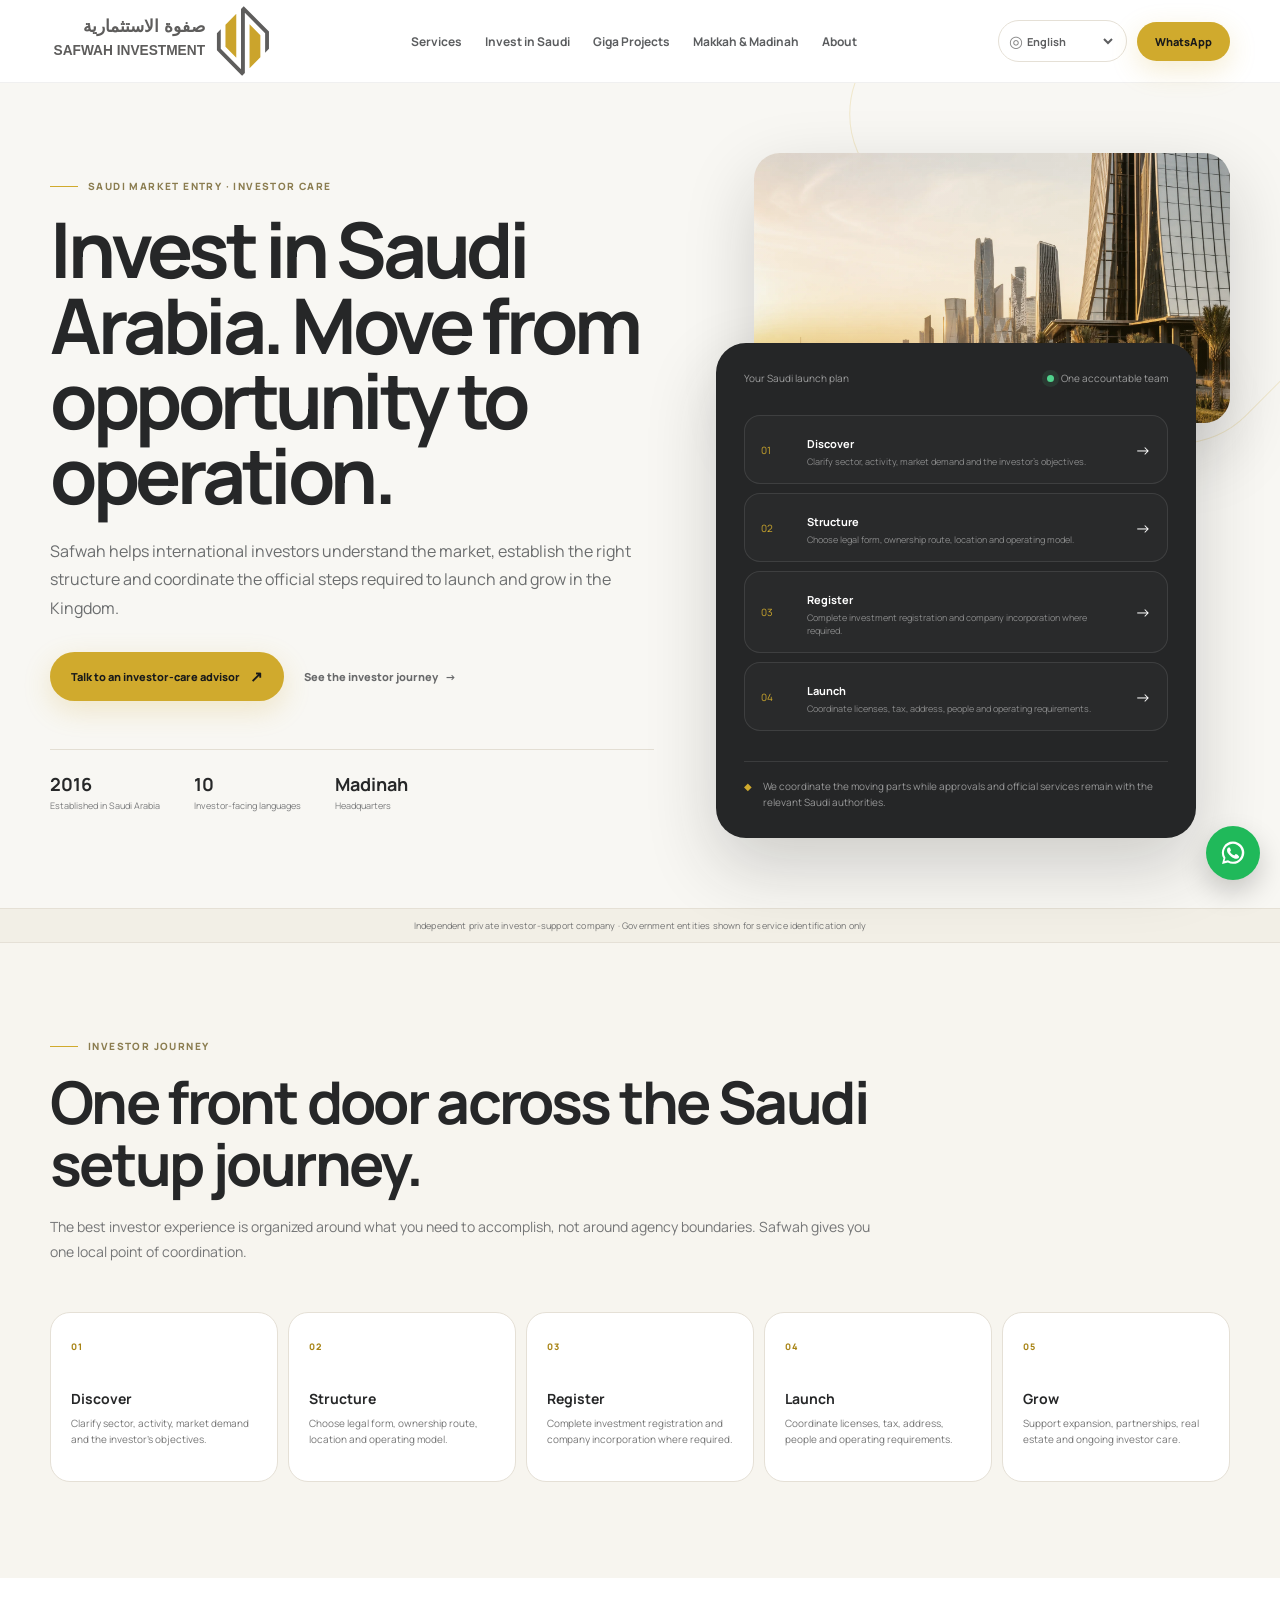
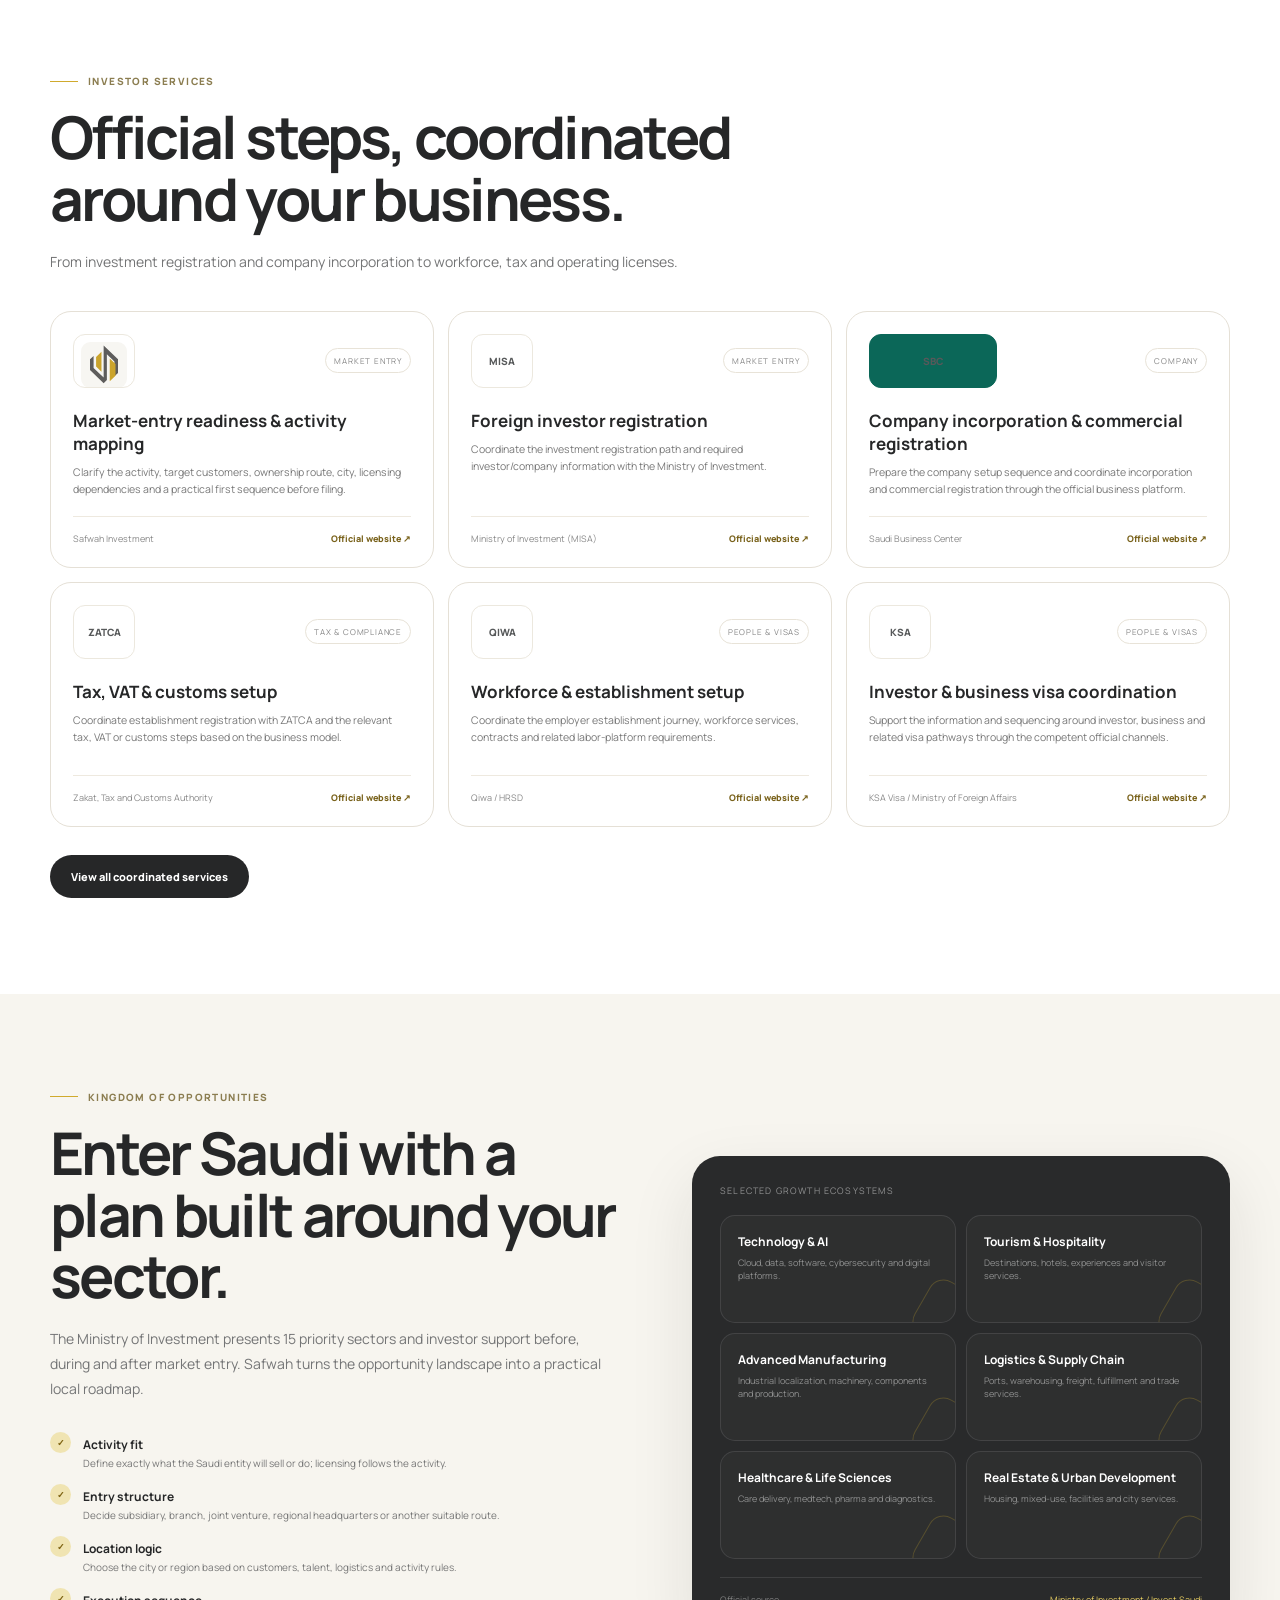
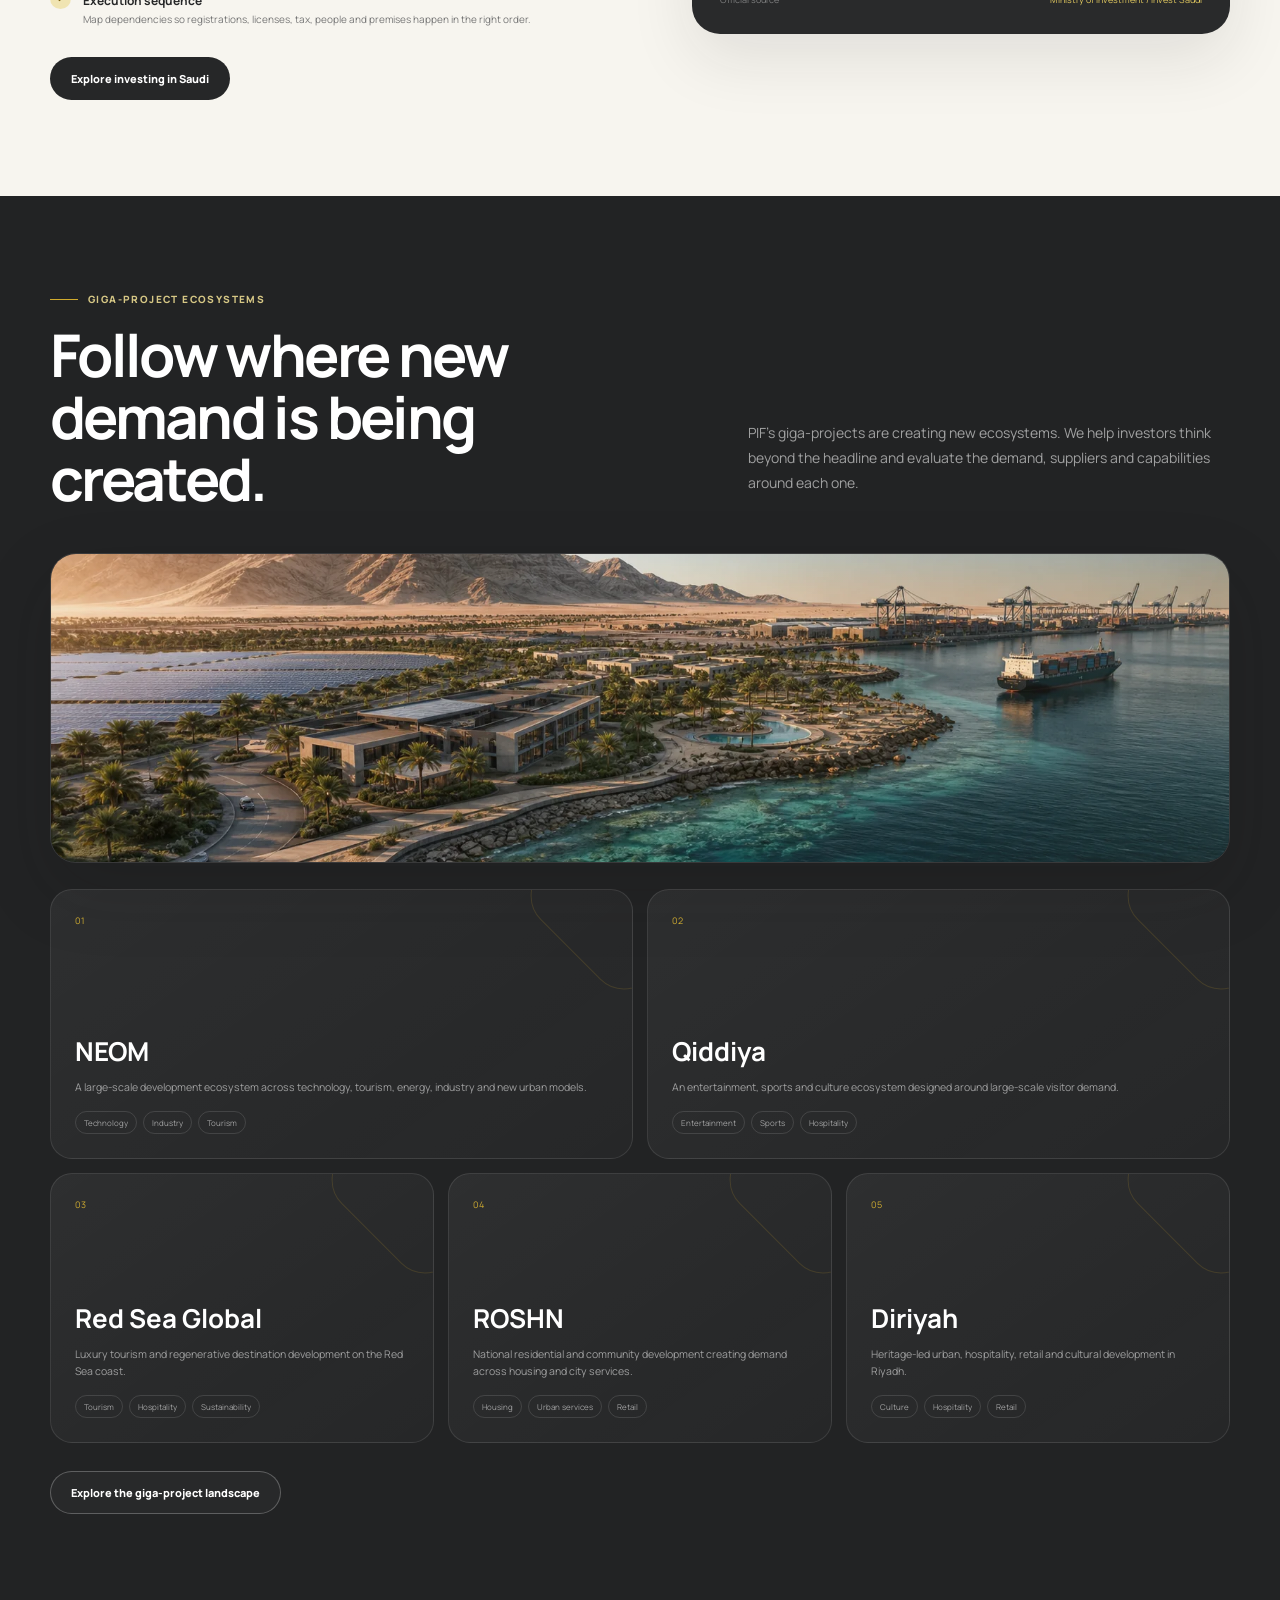
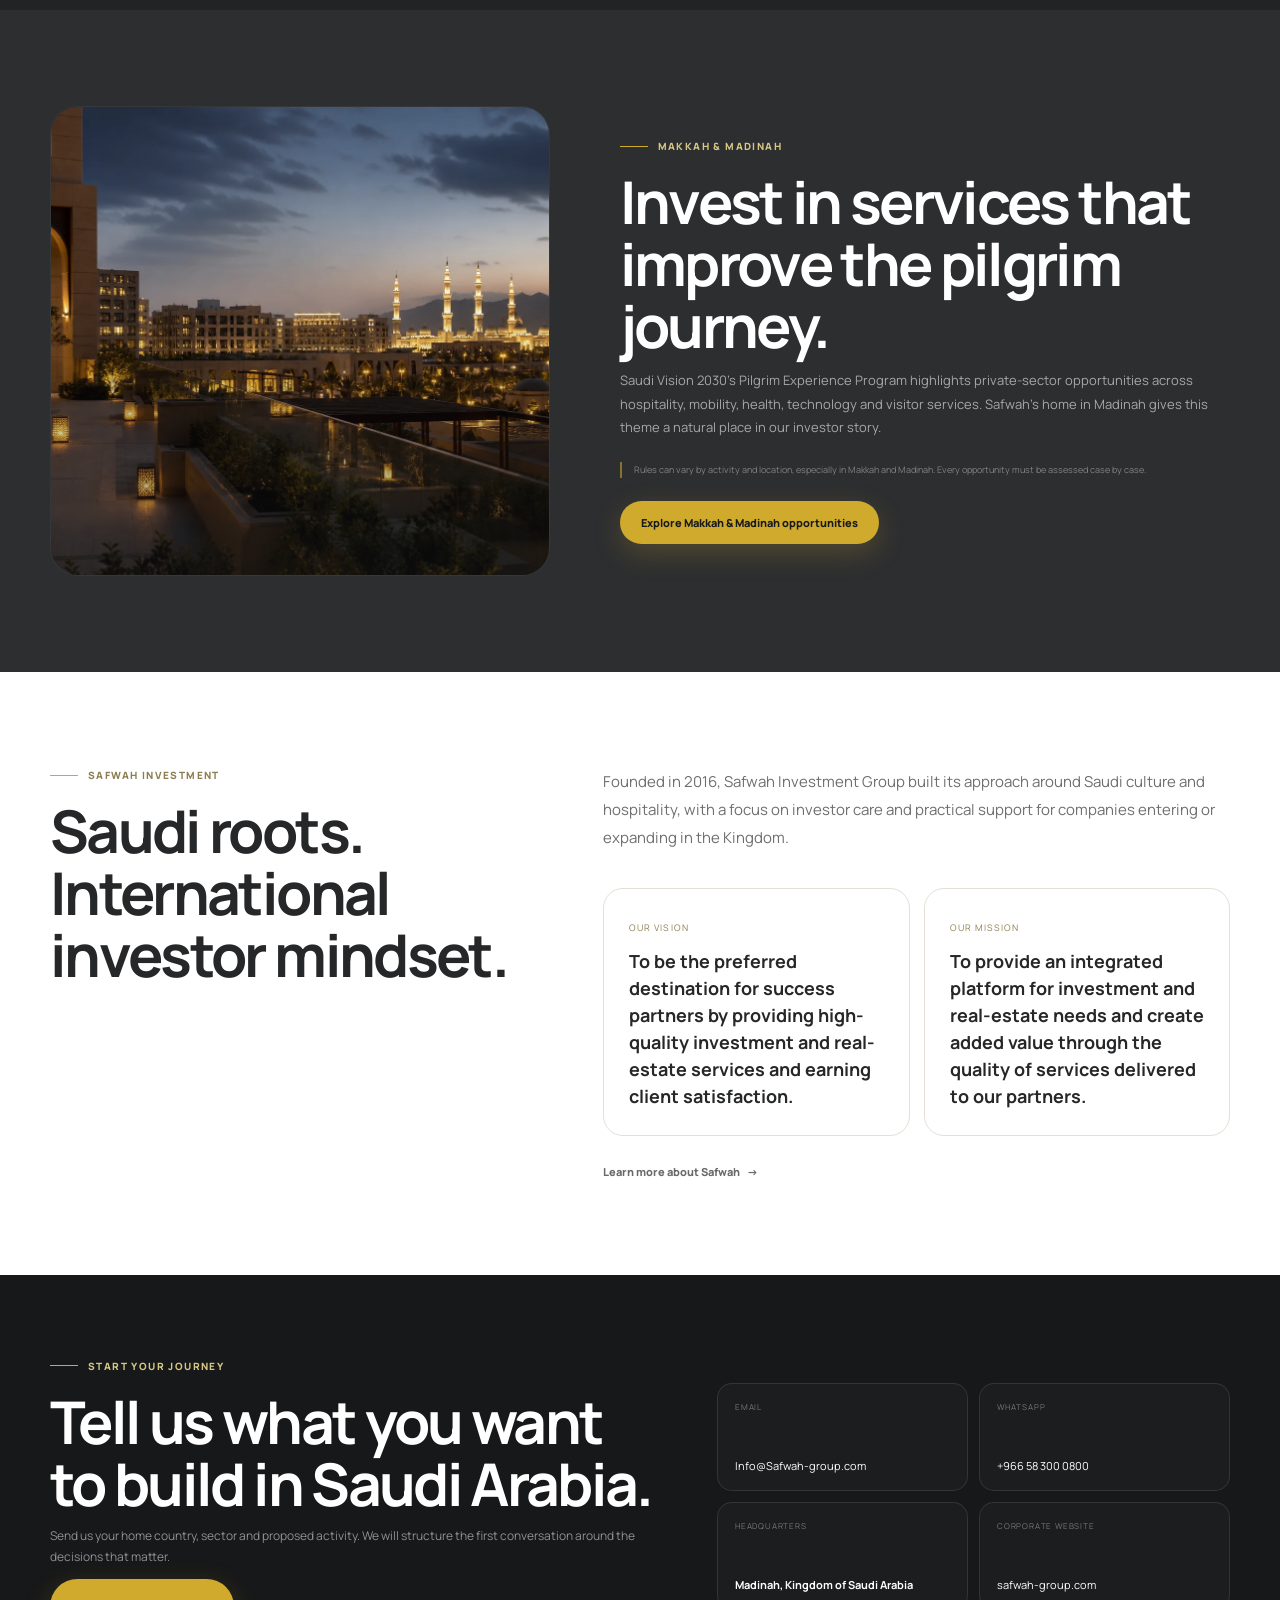
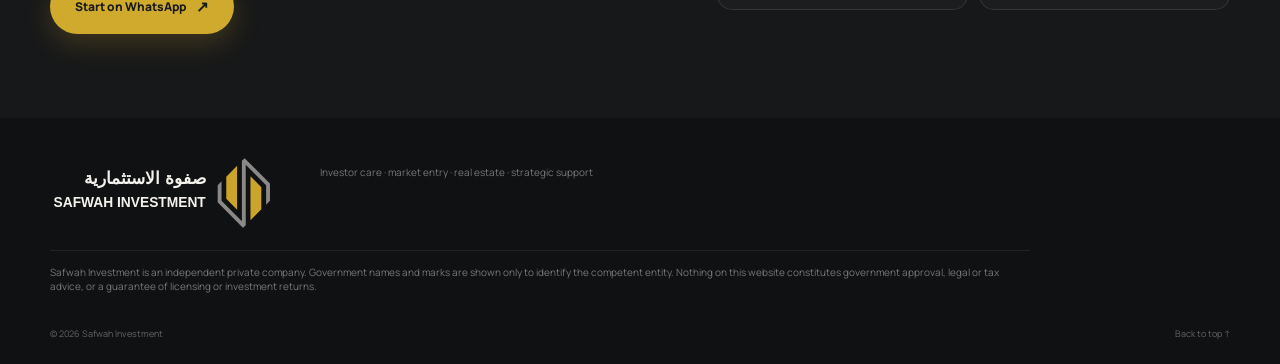
==== commit c43ad2bb: "Refresh corrected logo assets" ====
--- a/index.html
+++ b/index.html
@@ -1,6 +1,6 @@
 <!doctype html><html lang="en" dir="ltr"><head><meta charset="utf-8"><meta name="viewport" content="width=device-width,initial-scale=1,viewport-fit=cover"><meta name="theme-color" content="#5e5d5c"><meta name="description" content="Safwah Investment helps international investors enter, establish and grow in Saudi Arabia through market-entry and investor-care support."><meta property="og:title" content="Safwah Investment — Saudi Market Entry"><meta property="og:description" content="Safwah Investment helps international investors enter, establish and grow in Saudi Arabia through market-entry and investor-care support."><meta property="og:type" content="website"><link rel="icon" type="image/svg+xml" href="assets/img/favicon.svg"><link rel="preconnect" href="https://fonts.googleapis.com"><link rel="preconnect" href="https://fonts.gstatic.com" crossorigin><link href="https://fonts.googleapis.com/css2?family=Manrope:wght@400;500;600;700;800&family=Noto+Kufi+Arabic:wght@400;500;600;700&display=swap" rel="stylesheet"><link rel="stylesheet" href="assets/css/styles.css"><title>Safwah Investment — Saudi Market Entry</title></head><body data-page="home"><a class="skip-link" href="#main">Skip to content</a>
 <header class="site-header" id="top"><div class="shell header-row">
-<a class="brand" href="index.html" aria-label="Safwah Investment"><img src="assets/img/safwah-logo.svg" alt="Safwah Investment" width="1130" height="356"></a>
+<a class="brand" href="index.html" aria-label="Safwah Investment"><img src="assets/img/safwah-logo.svg?v=20260824" alt="Safwah Investment" width="1130" height="356"></a>
 <nav class="desktop-nav" aria-label="Primary navigation"><a href="services.html" class="" data-i18n="nav.services">Services</a><a href="invest-saudi.html" class="" data-i18n="nav.invest">Invest in Saudi</a><a href="giga-projects.html" class="" data-i18n="nav.projects">Giga Projects</a><a href="haramain.html" class="" data-i18n="nav.haramain">Makkah & Madinah</a><a href="about.html" class="" data-i18n="nav.about">About</a></nav>
 <div class="header-actions"><label class="language-control"><span class="globe" aria-hidden="true">◎</span><select id="languageSelect" aria-label="Select language"><option value="en">English</option><option value="ar">العربية</option><option value="ru">Русский</option><option value="zh">简体中文</option><option value="tr">Türkçe</option><option value="bn">বাংলা</option><option value="hi">हिन्दी</option><option value="ur">اردو</option><option value="pt">Português</option><option value="ko">한국어</option></select></label><a class="button button-sm button-primary whatsapp-top" data-whatsapp href="#" target="_blank" rel="noopener" data-i18n="nav.whatsapp">WhatsApp</a><button class="menu-button" id="menuButton" aria-label="Open menu" aria-expanded="false"><span></span><span></span><span></span></button></div>
 </div><div class="mobile-menu" id="mobileMenu"><a href="services.html" data-i18n="nav.services">Services</a><a href="invest-saudi.html" data-i18n="nav.invest">Invest in Saudi</a><a href="giga-projects.html" data-i18n="nav.projects">Giga Projects</a><a href="haramain.html" data-i18n="nav.haramain">Makkah & Madinah</a><a href="about.html" data-i18n="nav.about">About</a></div></header><main id="main"><section class="hero"><div class="shell hero-grid"><div class="hero-copy reveal"><div class="eyebrow"><span></span><span data-i18n="home.eyebrow">Saudi market entry · investor care</span></div><h1 data-i18n="home.title">Invest in Saudi Arabia. Move from opportunity to operation.</h1><p class="hero-lead" data-i18n="home.lead">Safwah helps international investors understand the market, establish the right structure and coordinate the official steps required to launch and grow in the Kingdom.</p><div class="hero-cta"><a class="button button-primary" data-whatsapp href="#" target="_blank" rel="noopener"><span data-i18n="home.cta">Talk to an investor-care advisor</span><span class="arrow">↗</span></a><a class="text-link" href="services.html"><span data-i18n="home.secondary">See the investor journey</span><span>→</span></a></div><div class="hero-trust"><div><strong data-counter="2016">2016</strong><span data-i18n="home.trust1">Established in Saudi Arabia</span></div><div><strong data-counter="10">10</strong><span data-i18n="home.trust2">Investor-facing languages</span></div><div><strong data-i18n="home.trust3a">Madinah</strong><span data-i18n="home.trust3">Headquarters</span></div></div></div><div class="hero-visual reveal"><figure class="hero-photo"><img src="assets/img/riyadh-investment.webp" alt="Riyadh business district at golden hour" width="1672" height="936" fetchpriority="high" decoding="async"></figure><div class="visual-frame"><div class="visual-topline"><span data-i18n="home.plan">Your Saudi launch plan</span><span class="live-dot"><i></i><span data-i18n="home.team">One accountable team</span></span></div><div class="hero-steps" id="heroSteps"></div><div class="visual-note"><span class="gold-mark">◆</span><p data-i18n="home.note">We coordinate the moving parts while approvals and official services remain with the relevant Saudi authorities.</p></div></div></div></div><div class="hero-strip"><div class="shell strip-inner" data-i18n="home.strip">Independent private investor-support company · Government entities shown for service identification only</div></div></section>
@@ -10,5 +10,5 @@
 <section class="section section-dark"><div class="shell"><div class="section-heading split-heading reveal"><div><div class="eyebrow light"><span></span><span data-i18n="home.projectsEyebrow">Giga-project ecosystems</span></div><h2 data-i18n="home.projectsTitle">Follow where new demand is being created.</h2></div><p data-i18n="home.projectsLead">PIF’s giga-projects are creating new ecosystems. We help investors think beyond the headline and evaluate the demand, suppliers and capabilities around each one.</p></div><figure class="section-photo reveal"><img src="assets/img/giga-projects-coast.webp" alt="Saudi coastal development, logistics and renewable-energy ecosystem" width="1672" height="936" loading="lazy" decoding="async"></figure><div class="project-grid" id="projectPreview"></div><div class="page-actions"><a class="button button-outline" href="giga-projects.html" data-i18n="home.projectsCta">Explore the giga-project landscape</a></div></div></section>
 <section class="section haramain-band"><div class="shell haramain-grid"><div class="haramain-art reveal"><img class="haramain-photo" src="assets/img/madinah-hospitality.webp" alt="Contemporary hospitality and visitor services in Madinah" width="1672" height="936" loading="lazy" decoding="async"><svg viewBox="0 0 720 470" fill="none" aria-hidden="true"><path d="M93 377h534M148 377V253h94v124M478 377V253h94v124M242 377V210h236v167M282 210v-56h156v56M319 154V91h82v63" stroke="#D0AA2D" stroke-width="4"/><path d="M309 91c15-32 37-48 51-48s37 16 51 48" stroke="#D0AA2D" stroke-width="4"/><path d="M120 377V181m480 196V181M103 181h34m446 0h34M111 167h18m462 0h18M119 153h2m478 0h2" stroke="#767779" stroke-width="4"/><path d="M120 153v-49m480 49v-49M112 104h16m464 0h16" stroke="#D0AA2D" stroke-width="4"/></svg></div><div class="haramain-copy reveal"><div class="eyebrow light"><span></span><span data-i18n="home.haramainEyebrow">Makkah & Madinah</span></div><h2 data-i18n="home.haramainTitle">Invest in services that improve the pilgrim journey.</h2><p data-i18n="home.haramainLead">Saudi Vision 2030’s Pilgrim Experience Program highlights private-sector opportunities across hospitality, mobility, health, technology and visitor services. Safwah’s home in Madinah gives this theme a natural place in our investor story.</p><p class="haramain-note" data-i18n="home.haramainNote">Rules can vary by activity and location, especially in Makkah and Madinah. Every opportunity must be assessed case by case.</p><a class="button button-gold" href="haramain.html" data-i18n="home.haramainCta">Explore Makkah & Madinah opportunities</a></div></div></section>
 <section class="section"><div class="shell about-grid"><div class="section-heading reveal"><div class="eyebrow"><span></span><span data-i18n="home.aboutEyebrow">Safwah Investment</span></div><h2 data-i18n="home.aboutTitle">Saudi roots. International investor mindset.</h2></div><div class="reveal"><p class="about-story" data-i18n="home.aboutStory">Founded in 2016, Safwah Investment Group built its approach around Saudi culture and hospitality, with a focus on investor care and practical support for companies entering or expanding in the Kingdom.</p><div class="statement-grid"><article class="statement-card"><span data-i18n="about.visionLabel">Our vision</span><h3 data-i18n="about.vision">To be the preferred destination for success partners by providing high-quality investment and real-estate services and earning client satisfaction.</h3></article><article class="statement-card"><span data-i18n="about.missionLabel">Our mission</span><h3 data-i18n="about.mission">To provide an integrated platform for investment and real-estate needs and create added value through the quality of services delivered to our partners.</h3></article></div><div class="page-actions"><a class="text-link" href="about.html"><span data-i18n="home.aboutCta">Learn more about Safwah</span><span>→</span></a></div></div></div></section></main><section class="contact-section"><div class="shell contact-grid"><div class="contact-copy reveal"><div class="eyebrow light"><span></span><span data-i18n="contact.eyebrow">Start your journey</span></div><h2 data-i18n="contact.title">Tell us what you want to build in Saudi Arabia.</h2><p data-i18n="contact.lead">Send us your home country, sector and proposed activity. We will structure the first conversation around the decisions that matter.</p><a class="button button-gold button-large" data-whatsapp href="#" target="_blank" rel="noopener"><span data-i18n="contact.cta">Start on WhatsApp</span><span class="arrow">↗</span></a></div><div class="contact-details reveal"><div><span data-i18n="contact.emailLabel">Email</span><a href="mailto:Info@Safwah-group.com">Info@Safwah-group.com</a></div><div><span data-i18n="contact.whatsappLabel">WhatsApp</span><a data-whatsapp href="#" target="_blank" rel="noopener">+966 58 300 0800</a></div><div><span data-i18n="contact.hqLabel">Headquarters</span><strong data-i18n="contact.hq">Madinah, Kingdom of Saudi Arabia</strong></div><div><span data-i18n="contact.websiteLabel">Corporate website</span><a href="https://safwah-group.com/" target="_blank" rel="noopener">safwah-group.com</a></div></div></div></section>
-<footer class="site-footer"><div class="shell footer-grid"><img src="assets/img/safwah-logo-dark.svg" alt="Safwah Investment" class="footer-logo"><p data-i18n="footer.copy">Investor care · market entry · real estate · strategic support</p><p class="footer-legal" data-i18n="footer.legal">Safwah Investment is an independent private company. Government names and marks are shown only to identify the competent entity. Nothing on this website constitutes government approval, legal or tax advice, or a guarantee of licensing or investment returns.</p><div class="footer-bottom"><span>© 2026 Safwah Investment</span><a href="#top" data-i18n="footer.back">Back to top ↑</a></div></div></footer>
+<footer class="site-footer"><div class="shell footer-grid"><img src="assets/img/safwah-logo-dark.svg?v=20260824" alt="Safwah Investment" class="footer-logo"><p data-i18n="footer.copy">Investor care · market entry · real estate · strategic support</p><p class="footer-legal" data-i18n="footer.legal">Safwah Investment is an independent private company. Government names and marks are shown only to identify the competent entity. Nothing on this website constitutes government approval, legal or tax advice, or a guarantee of licensing or investment returns.</p><div class="footer-bottom"><span>© 2026 Safwah Investment</span><a href="#top" data-i18n="footer.back">Back to top ↑</a></div></div></footer>
 <a class="floating-whatsapp" data-whatsapp href="#" target="_blank" rel="noopener" aria-label="WhatsApp Safwah Investment"><svg viewBox="0 0 32 32" aria-hidden="true"><path d="M16 3a12.6 12.6 0 0 0-10.9 19L3.5 28.5l6.7-1.6A12.7 12.7 0 1 0 16 3Zm0 22.9a10.2 10.2 0 0 1-5.2-1.4l-.4-.2-4 .9 1-3.9-.3-.4a10.2 10.2 0 1 1 8.9 5Zm5.6-7.7c-.3-.2-1.8-.9-2.1-1-.3-.1-.5-.2-.7.2-.2.3-.8 1-1 1.2-.2.2-.4.2-.7.1-1.9-.9-3.2-1.7-4.4-3.8-.3-.5.3-.5.9-1.8.1-.2.1-.4 0-.6-.1-.2-.7-1.7-1-2.3-.3-.6-.5-.5-.7-.5h-.6c-.2 0-.6.1-.9.4-.3.3-1.2 1.2-1.2 2.9s1.2 3.4 1.4 3.6c.2.2 2.4 3.7 5.9 5.2.8.4 1.5.6 2 .7.8.3 1.6.2 2.2.1.7-.1 1.8-.7 2-1.4.3-.7.3-1.3.2-1.4-.1-.2-.3-.3-.6-.4Z"/></svg></a><script src="assets/js/app.js"></script></body></html>
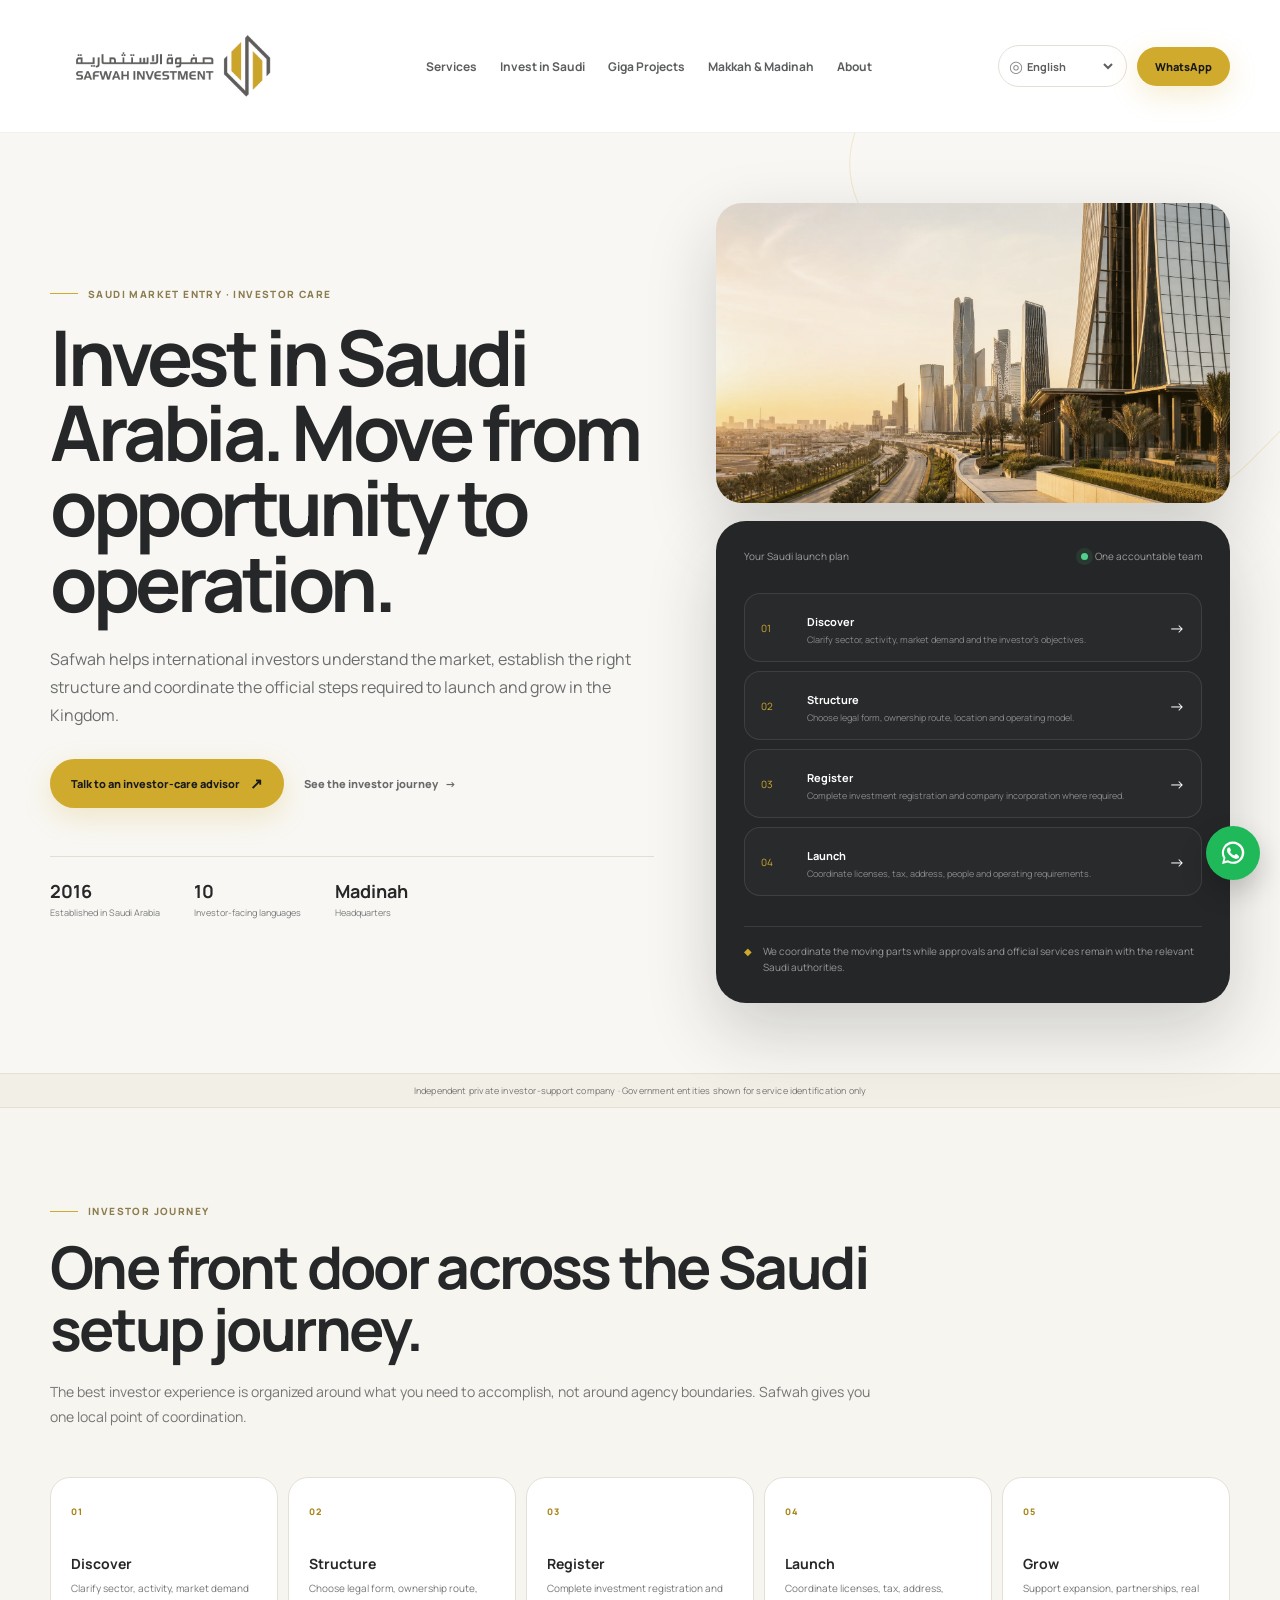
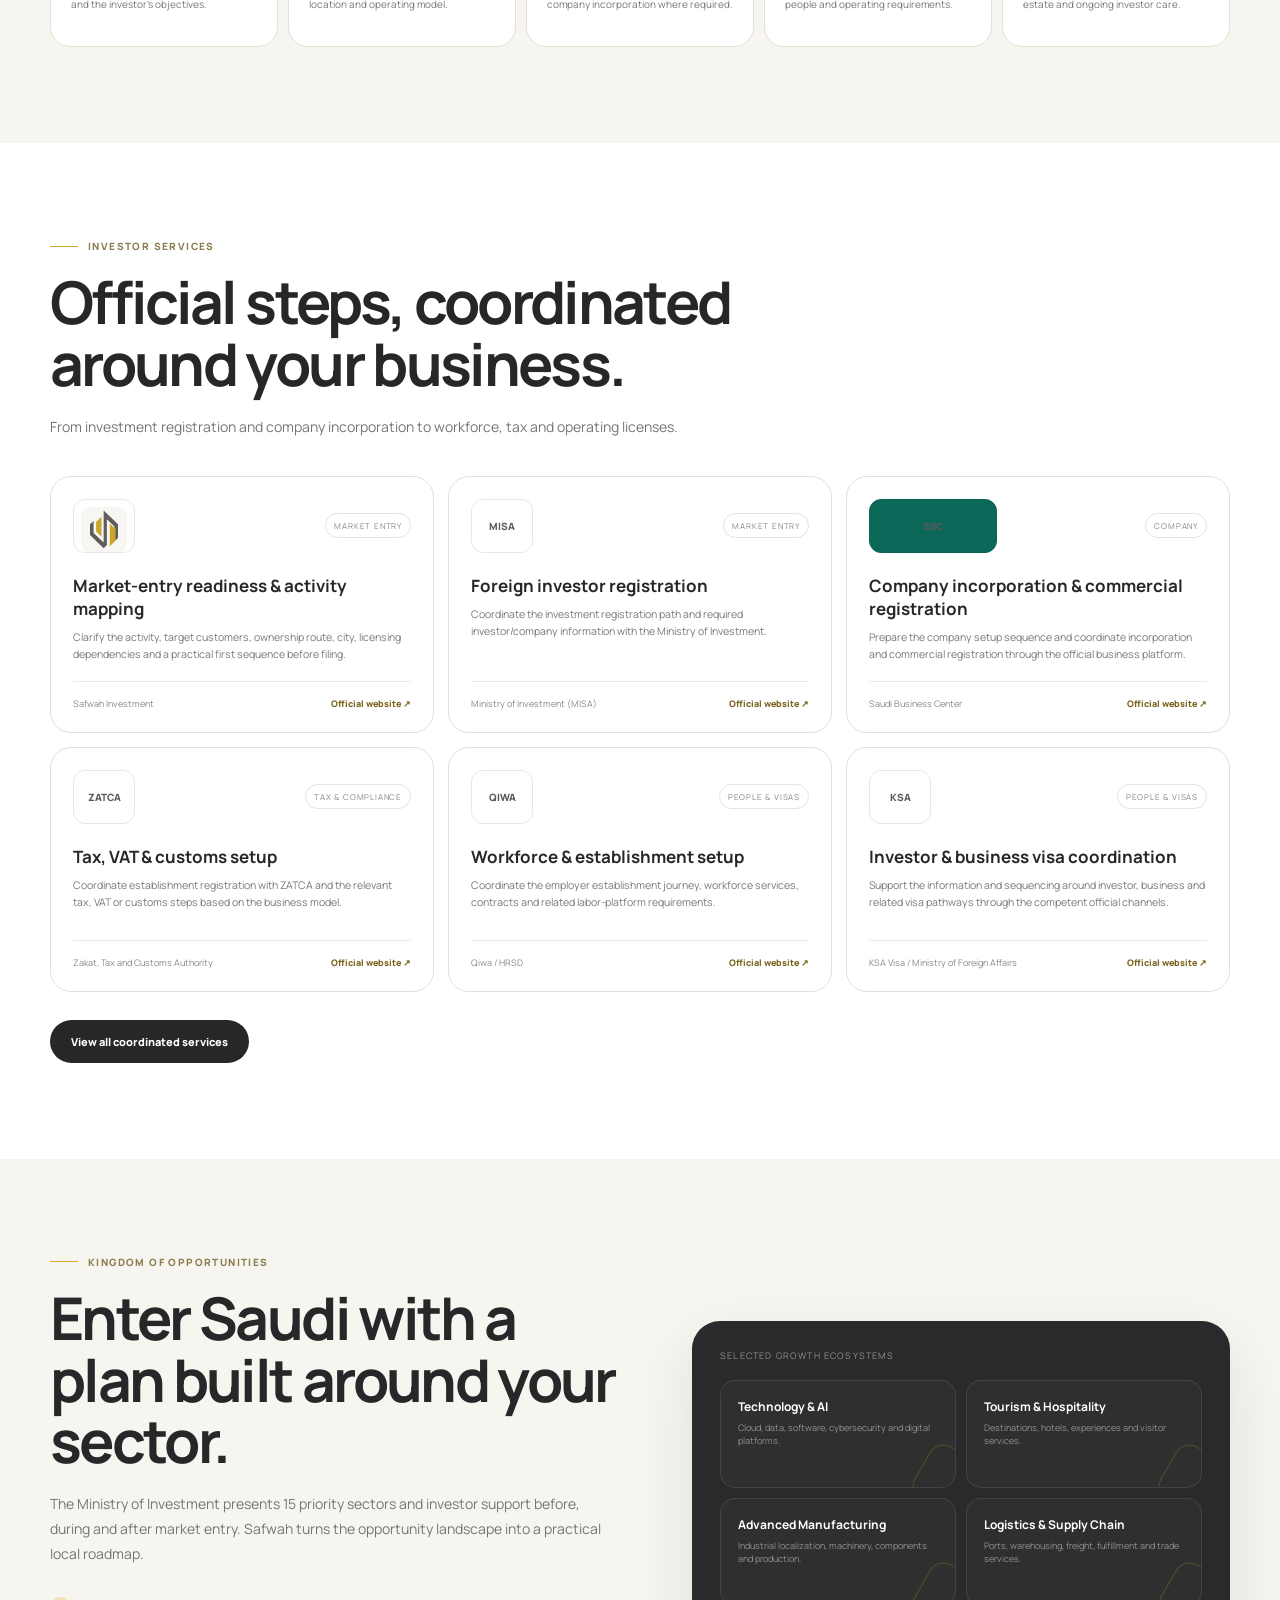
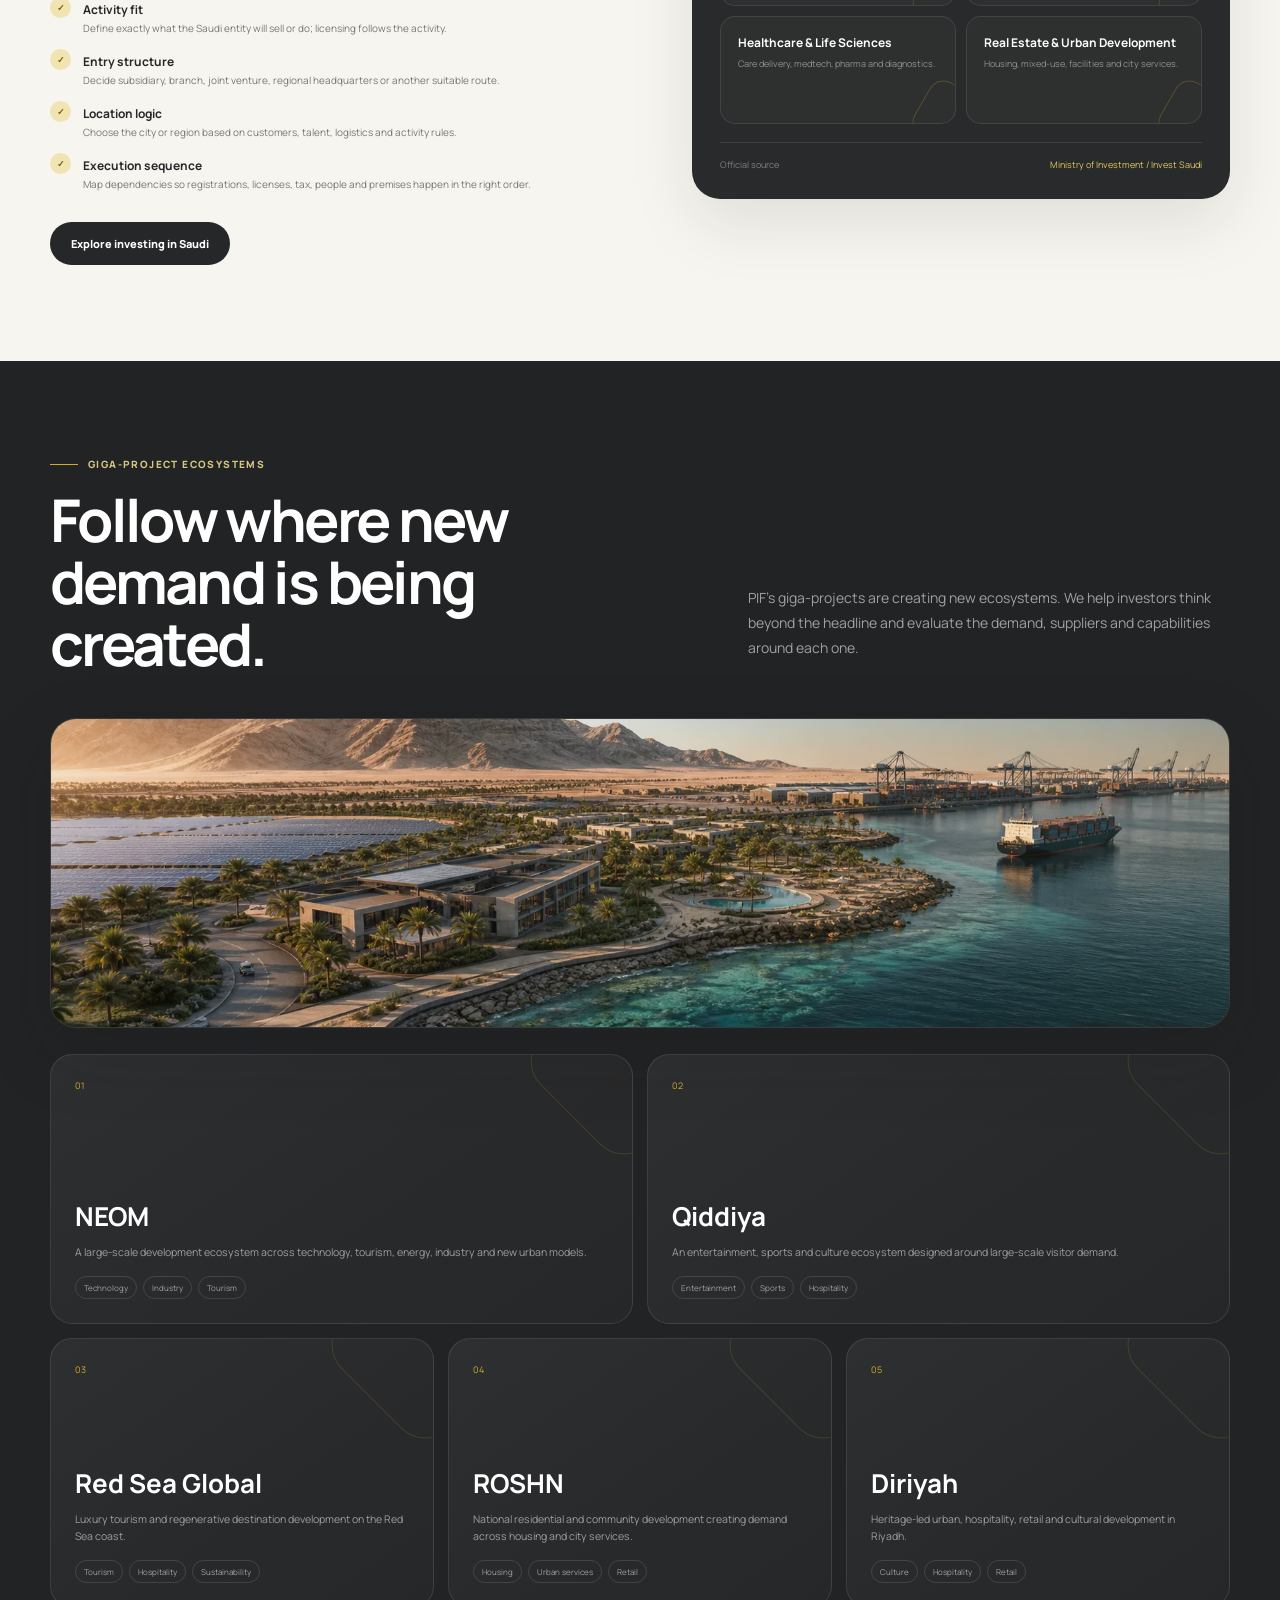
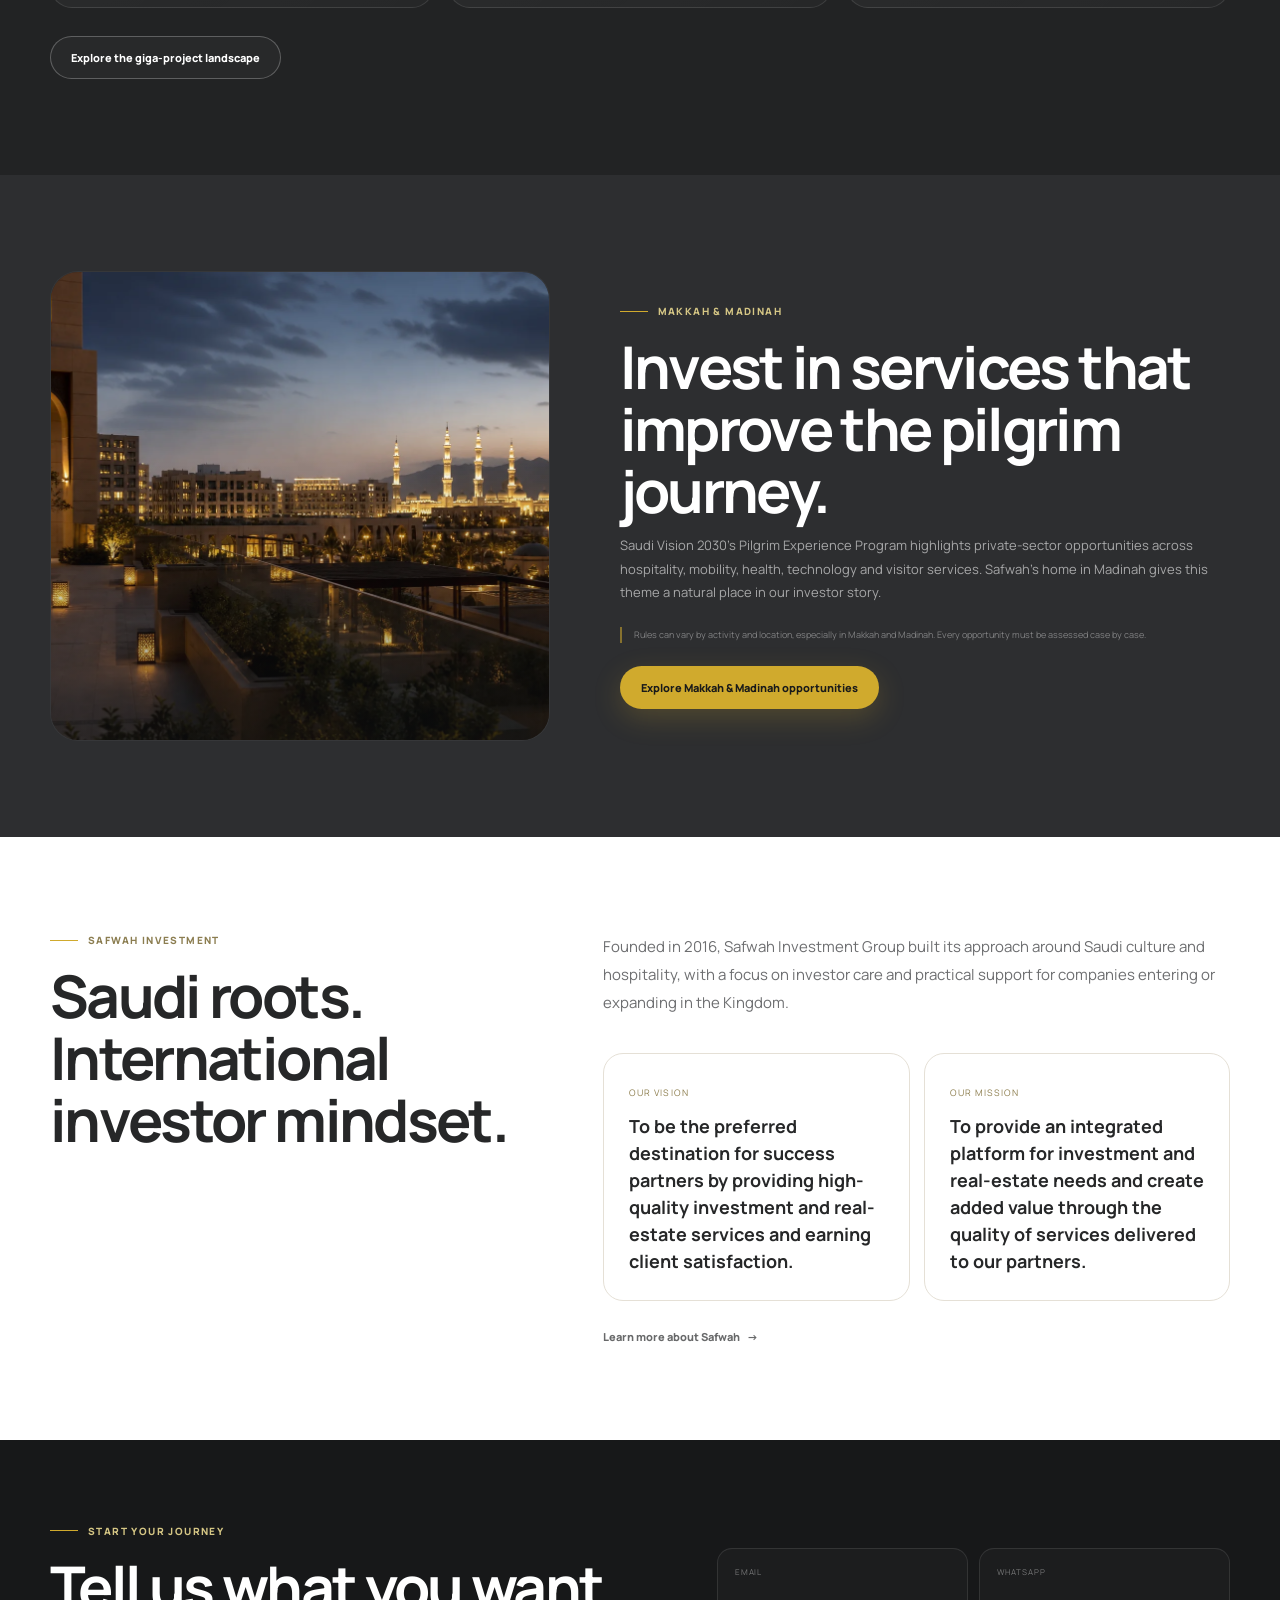
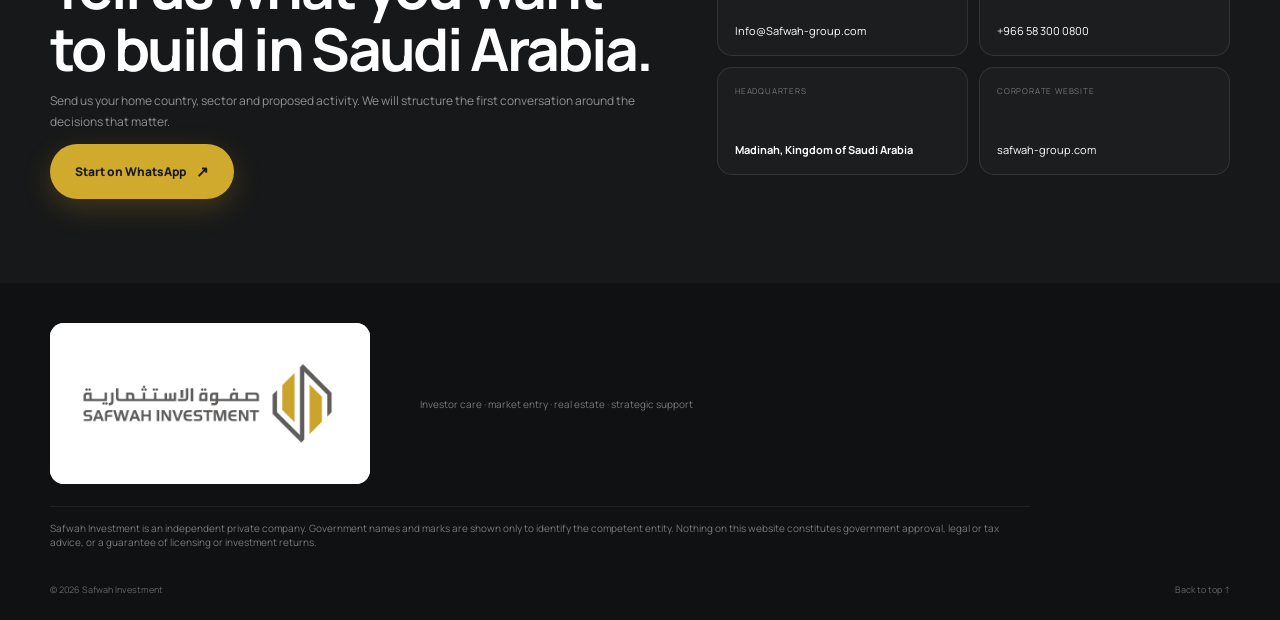
==== commit 08f2aa80: "Use supplied logo and separate hero plan card" ====
--- a/index.html
+++ b/index.html
@@ -1,6 +1,6 @@
 <!doctype html><html lang="en" dir="ltr"><head><meta charset="utf-8"><meta name="viewport" content="width=device-width,initial-scale=1,viewport-fit=cover"><meta name="theme-color" content="#5e5d5c"><meta name="description" content="Safwah Investment helps international investors enter, establish and grow in Saudi Arabia through market-entry and investor-care support."><meta property="og:title" content="Safwah Investment — Saudi Market Entry"><meta property="og:description" content="Safwah Investment helps international investors enter, establish and grow in Saudi Arabia through market-entry and investor-care support."><meta property="og:type" content="website"><link rel="icon" type="image/svg+xml" href="assets/img/favicon.svg"><link rel="preconnect" href="https://fonts.googleapis.com"><link rel="preconnect" href="https://fonts.gstatic.com" crossorigin><link href="https://fonts.googleapis.com/css2?family=Manrope:wght@400;500;600;700;800&family=Noto+Kufi+Arabic:wght@400;500;600;700&display=swap" rel="stylesheet"><link rel="stylesheet" href="assets/css/styles.css"><title>Safwah Investment — Saudi Market Entry</title></head><body data-page="home"><a class="skip-link" href="#main">Skip to content</a>
 <header class="site-header" id="top"><div class="shell header-row">
-<a class="brand" href="index.html" aria-label="Safwah Investment"><img src="assets/img/safwah-logo.svg?v=20260824" alt="Safwah Investment" width="1130" height="356"></a>
+<a class="brand" href="index.html" aria-label="Safwah Investment"><img src="assets/img/safwah-logo-original.png?v=20260824b" alt="Safwah Investment" width="1456" height="732"></a>
 <nav class="desktop-nav" aria-label="Primary navigation"><a href="services.html" class="" data-i18n="nav.services">Services</a><a href="invest-saudi.html" class="" data-i18n="nav.invest">Invest in Saudi</a><a href="giga-projects.html" class="" data-i18n="nav.projects">Giga Projects</a><a href="haramain.html" class="" data-i18n="nav.haramain">Makkah & Madinah</a><a href="about.html" class="" data-i18n="nav.about">About</a></nav>
 <div class="header-actions"><label class="language-control"><span class="globe" aria-hidden="true">◎</span><select id="languageSelect" aria-label="Select language"><option value="en">English</option><option value="ar">العربية</option><option value="ru">Русский</option><option value="zh">简体中文</option><option value="tr">Türkçe</option><option value="bn">বাংলা</option><option value="hi">हिन्दी</option><option value="ur">اردو</option><option value="pt">Português</option><option value="ko">한국어</option></select></label><a class="button button-sm button-primary whatsapp-top" data-whatsapp href="#" target="_blank" rel="noopener" data-i18n="nav.whatsapp">WhatsApp</a><button class="menu-button" id="menuButton" aria-label="Open menu" aria-expanded="false"><span></span><span></span><span></span></button></div>
 </div><div class="mobile-menu" id="mobileMenu"><a href="services.html" data-i18n="nav.services">Services</a><a href="invest-saudi.html" data-i18n="nav.invest">Invest in Saudi</a><a href="giga-projects.html" data-i18n="nav.projects">Giga Projects</a><a href="haramain.html" data-i18n="nav.haramain">Makkah & Madinah</a><a href="about.html" data-i18n="nav.about">About</a></div></header><main id="main"><section class="hero"><div class="shell hero-grid"><div class="hero-copy reveal"><div class="eyebrow"><span></span><span data-i18n="home.eyebrow">Saudi market entry · investor care</span></div><h1 data-i18n="home.title">Invest in Saudi Arabia. Move from opportunity to operation.</h1><p class="hero-lead" data-i18n="home.lead">Safwah helps international investors understand the market, establish the right structure and coordinate the official steps required to launch and grow in the Kingdom.</p><div class="hero-cta"><a class="button button-primary" data-whatsapp href="#" target="_blank" rel="noopener"><span data-i18n="home.cta">Talk to an investor-care advisor</span><span class="arrow">↗</span></a><a class="text-link" href="services.html"><span data-i18n="home.secondary">See the investor journey</span><span>→</span></a></div><div class="hero-trust"><div><strong data-counter="2016">2016</strong><span data-i18n="home.trust1">Established in Saudi Arabia</span></div><div><strong data-counter="10">10</strong><span data-i18n="home.trust2">Investor-facing languages</span></div><div><strong data-i18n="home.trust3a">Madinah</strong><span data-i18n="home.trust3">Headquarters</span></div></div></div><div class="hero-visual reveal"><figure class="hero-photo"><img src="assets/img/riyadh-investment.webp" alt="Riyadh business district at golden hour" width="1672" height="936" fetchpriority="high" decoding="async"></figure><div class="visual-frame"><div class="visual-topline"><span data-i18n="home.plan">Your Saudi launch plan</span><span class="live-dot"><i></i><span data-i18n="home.team">One accountable team</span></span></div><div class="hero-steps" id="heroSteps"></div><div class="visual-note"><span class="gold-mark">◆</span><p data-i18n="home.note">We coordinate the moving parts while approvals and official services remain with the relevant Saudi authorities.</p></div></div></div></div><div class="hero-strip"><div class="shell strip-inner" data-i18n="home.strip">Independent private investor-support company · Government entities shown for service identification only</div></div></section>
@@ -10,5 +10,5 @@
 <section class="section section-dark"><div class="shell"><div class="section-heading split-heading reveal"><div><div class="eyebrow light"><span></span><span data-i18n="home.projectsEyebrow">Giga-project ecosystems</span></div><h2 data-i18n="home.projectsTitle">Follow where new demand is being created.</h2></div><p data-i18n="home.projectsLead">PIF’s giga-projects are creating new ecosystems. We help investors think beyond the headline and evaluate the demand, suppliers and capabilities around each one.</p></div><figure class="section-photo reveal"><img src="assets/img/giga-projects-coast.webp" alt="Saudi coastal development, logistics and renewable-energy ecosystem" width="1672" height="936" loading="lazy" decoding="async"></figure><div class="project-grid" id="projectPreview"></div><div class="page-actions"><a class="button button-outline" href="giga-projects.html" data-i18n="home.projectsCta">Explore the giga-project landscape</a></div></div></section>
 <section class="section haramain-band"><div class="shell haramain-grid"><div class="haramain-art reveal"><img class="haramain-photo" src="assets/img/madinah-hospitality.webp" alt="Contemporary hospitality and visitor services in Madinah" width="1672" height="936" loading="lazy" decoding="async"><svg viewBox="0 0 720 470" fill="none" aria-hidden="true"><path d="M93 377h534M148 377V253h94v124M478 377V253h94v124M242 377V210h236v167M282 210v-56h156v56M319 154V91h82v63" stroke="#D0AA2D" stroke-width="4"/><path d="M309 91c15-32 37-48 51-48s37 16 51 48" stroke="#D0AA2D" stroke-width="4"/><path d="M120 377V181m480 196V181M103 181h34m446 0h34M111 167h18m462 0h18M119 153h2m478 0h2" stroke="#767779" stroke-width="4"/><path d="M120 153v-49m480 49v-49M112 104h16m464 0h16" stroke="#D0AA2D" stroke-width="4"/></svg></div><div class="haramain-copy reveal"><div class="eyebrow light"><span></span><span data-i18n="home.haramainEyebrow">Makkah & Madinah</span></div><h2 data-i18n="home.haramainTitle">Invest in services that improve the pilgrim journey.</h2><p data-i18n="home.haramainLead">Saudi Vision 2030’s Pilgrim Experience Program highlights private-sector opportunities across hospitality, mobility, health, technology and visitor services. Safwah’s home in Madinah gives this theme a natural place in our investor story.</p><p class="haramain-note" data-i18n="home.haramainNote">Rules can vary by activity and location, especially in Makkah and Madinah. Every opportunity must be assessed case by case.</p><a class="button button-gold" href="haramain.html" data-i18n="home.haramainCta">Explore Makkah & Madinah opportunities</a></div></div></section>
 <section class="section"><div class="shell about-grid"><div class="section-heading reveal"><div class="eyebrow"><span></span><span data-i18n="home.aboutEyebrow">Safwah Investment</span></div><h2 data-i18n="home.aboutTitle">Saudi roots. International investor mindset.</h2></div><div class="reveal"><p class="about-story" data-i18n="home.aboutStory">Founded in 2016, Safwah Investment Group built its approach around Saudi culture and hospitality, with a focus on investor care and practical support for companies entering or expanding in the Kingdom.</p><div class="statement-grid"><article class="statement-card"><span data-i18n="about.visionLabel">Our vision</span><h3 data-i18n="about.vision">To be the preferred destination for success partners by providing high-quality investment and real-estate services and earning client satisfaction.</h3></article><article class="statement-card"><span data-i18n="about.missionLabel">Our mission</span><h3 data-i18n="about.mission">To provide an integrated platform for investment and real-estate needs and create added value through the quality of services delivered to our partners.</h3></article></div><div class="page-actions"><a class="text-link" href="about.html"><span data-i18n="home.aboutCta">Learn more about Safwah</span><span>→</span></a></div></div></div></section></main><section class="contact-section"><div class="shell contact-grid"><div class="contact-copy reveal"><div class="eyebrow light"><span></span><span data-i18n="contact.eyebrow">Start your journey</span></div><h2 data-i18n="contact.title">Tell us what you want to build in Saudi Arabia.</h2><p data-i18n="contact.lead">Send us your home country, sector and proposed activity. We will structure the first conversation around the decisions that matter.</p><a class="button button-gold button-large" data-whatsapp href="#" target="_blank" rel="noopener"><span data-i18n="contact.cta">Start on WhatsApp</span><span class="arrow">↗</span></a></div><div class="contact-details reveal"><div><span data-i18n="contact.emailLabel">Email</span><a href="mailto:Info@Safwah-group.com">Info@Safwah-group.com</a></div><div><span data-i18n="contact.whatsappLabel">WhatsApp</span><a data-whatsapp href="#" target="_blank" rel="noopener">+966 58 300 0800</a></div><div><span data-i18n="contact.hqLabel">Headquarters</span><strong data-i18n="contact.hq">Madinah, Kingdom of Saudi Arabia</strong></div><div><span data-i18n="contact.websiteLabel">Corporate website</span><a href="https://safwah-group.com/" target="_blank" rel="noopener">safwah-group.com</a></div></div></div></section>
-<footer class="site-footer"><div class="shell footer-grid"><img src="assets/img/safwah-logo-dark.svg?v=20260824" alt="Safwah Investment" class="footer-logo"><p data-i18n="footer.copy">Investor care · market entry · real estate · strategic support</p><p class="footer-legal" data-i18n="footer.legal">Safwah Investment is an independent private company. Government names and marks are shown only to identify the competent entity. Nothing on this website constitutes government approval, legal or tax advice, or a guarantee of licensing or investment returns.</p><div class="footer-bottom"><span>© 2026 Safwah Investment</span><a href="#top" data-i18n="footer.back">Back to top ↑</a></div></div></footer>
+<footer class="site-footer"><div class="shell footer-grid"><img src="assets/img/safwah-logo-original.png?v=20260824b" alt="Safwah Investment" class="footer-logo" width="1456" height="732"><p data-i18n="footer.copy">Investor care · market entry · real estate · strategic support</p><p class="footer-legal" data-i18n="footer.legal">Safwah Investment is an independent private company. Government names and marks are shown only to identify the competent entity. Nothing on this website constitutes government approval, legal or tax advice, or a guarantee of licensing or investment returns.</p><div class="footer-bottom"><span>© 2026 Safwah Investment</span><a href="#top" data-i18n="footer.back">Back to top ↑</a></div></div></footer>
 <a class="floating-whatsapp" data-whatsapp href="#" target="_blank" rel="noopener" aria-label="WhatsApp Safwah Investment"><svg viewBox="0 0 32 32" aria-hidden="true"><path d="M16 3a12.6 12.6 0 0 0-10.9 19L3.5 28.5l6.7-1.6A12.7 12.7 0 1 0 16 3Zm0 22.9a10.2 10.2 0 0 1-5.2-1.4l-.4-.2-4 .9 1-3.9-.3-.4a10.2 10.2 0 1 1 8.9 5Zm5.6-7.7c-.3-.2-1.8-.9-2.1-1-.3-.1-.5-.2-.7.2-.2.3-.8 1-1 1.2-.2.2-.4.2-.7.1-1.9-.9-3.2-1.7-4.4-3.8-.3-.5.3-.5.9-1.8.1-.2.1-.4 0-.6-.1-.2-.7-1.7-1-2.3-.3-.6-.5-.5-.7-.5h-.6c-.2 0-.6.1-.9.4-.3.3-1.2 1.2-1.2 2.9s1.2 3.4 1.4 3.6c.2.2 2.4 3.7 5.9 5.2.8.4 1.5.6 2 .7.8.3 1.6.2 2.2.1.7-.1 1.8-.7 2-1.4.3-.7.3-1.3.2-1.4-.1-.2-.3-.3-.6-.4Z"/></svg></a><script src="assets/js/app.js"></script></body></html>
--- a/assets/css/styles.css
+++ b/assets/css/styles.css
@@ -38,3 +38,16 @@
 @media(max-width:720px){.brand{width:142px}.brand img{height:auto}.hero-visual{padding-top:150px}.hero-photo{height:220px;inset-inline:18px 0}.hero-visual .visual-frame{margin-inline:0 14px}.section-photo{height:230px}.haramain-art{min-height:310px}}
 @media(hover:none){.hero-photo img,.section-photo img,.haramain-photo{transform:none!important}}
 @media(prefers-reduced-motion:reduce){html{scroll-behavior:auto}.reveal,.motion-ready .reveal,.journey-card,.service-card,.project-card,.opportunity-card,.statement-card,.sector-item,.hero-photo img,.section-photo img,.haramain-photo{transition:none!important;transform:none!important}}
+
+/* Use the exact supplied logo canvas and keep the launch-plan card clear of the hero photo. */
+.header-row{height:132px}
+.brand{width:250px}
+.brand img{width:100%;height:auto;aspect-ratio:1456/732;object-fit:contain;object-position:center}
+html[dir="rtl"] .brand img{object-position:center}
+.hero-visual{padding-top:0;display:grid;gap:18px;align-self:start}
+.hero-photo{position:relative;inset:auto;width:100%;height:300px;z-index:1}
+.hero-visual .visual-frame{margin-inline:0;z-index:2}
+.footer-grid{grid-template-columns:320px 1fr;align-items:center}
+.footer-logo{width:320px;height:auto;aspect-ratio:1456/732;object-fit:contain;background:#fff;border-radius:14px}
+@media(max-width:1060px){.header-row{height:116px}.brand{width:220px}.footer-grid{grid-template-columns:280px 1fr}.footer-logo{width:280px}}
+@media(max-width:720px){.header-row{height:96px}.brand{width:172px}.hero-photo{height:230px}.hero-visual{gap:14px}.footer-grid{grid-template-columns:1fr}.footer-logo{width:min(100%,300px)}}
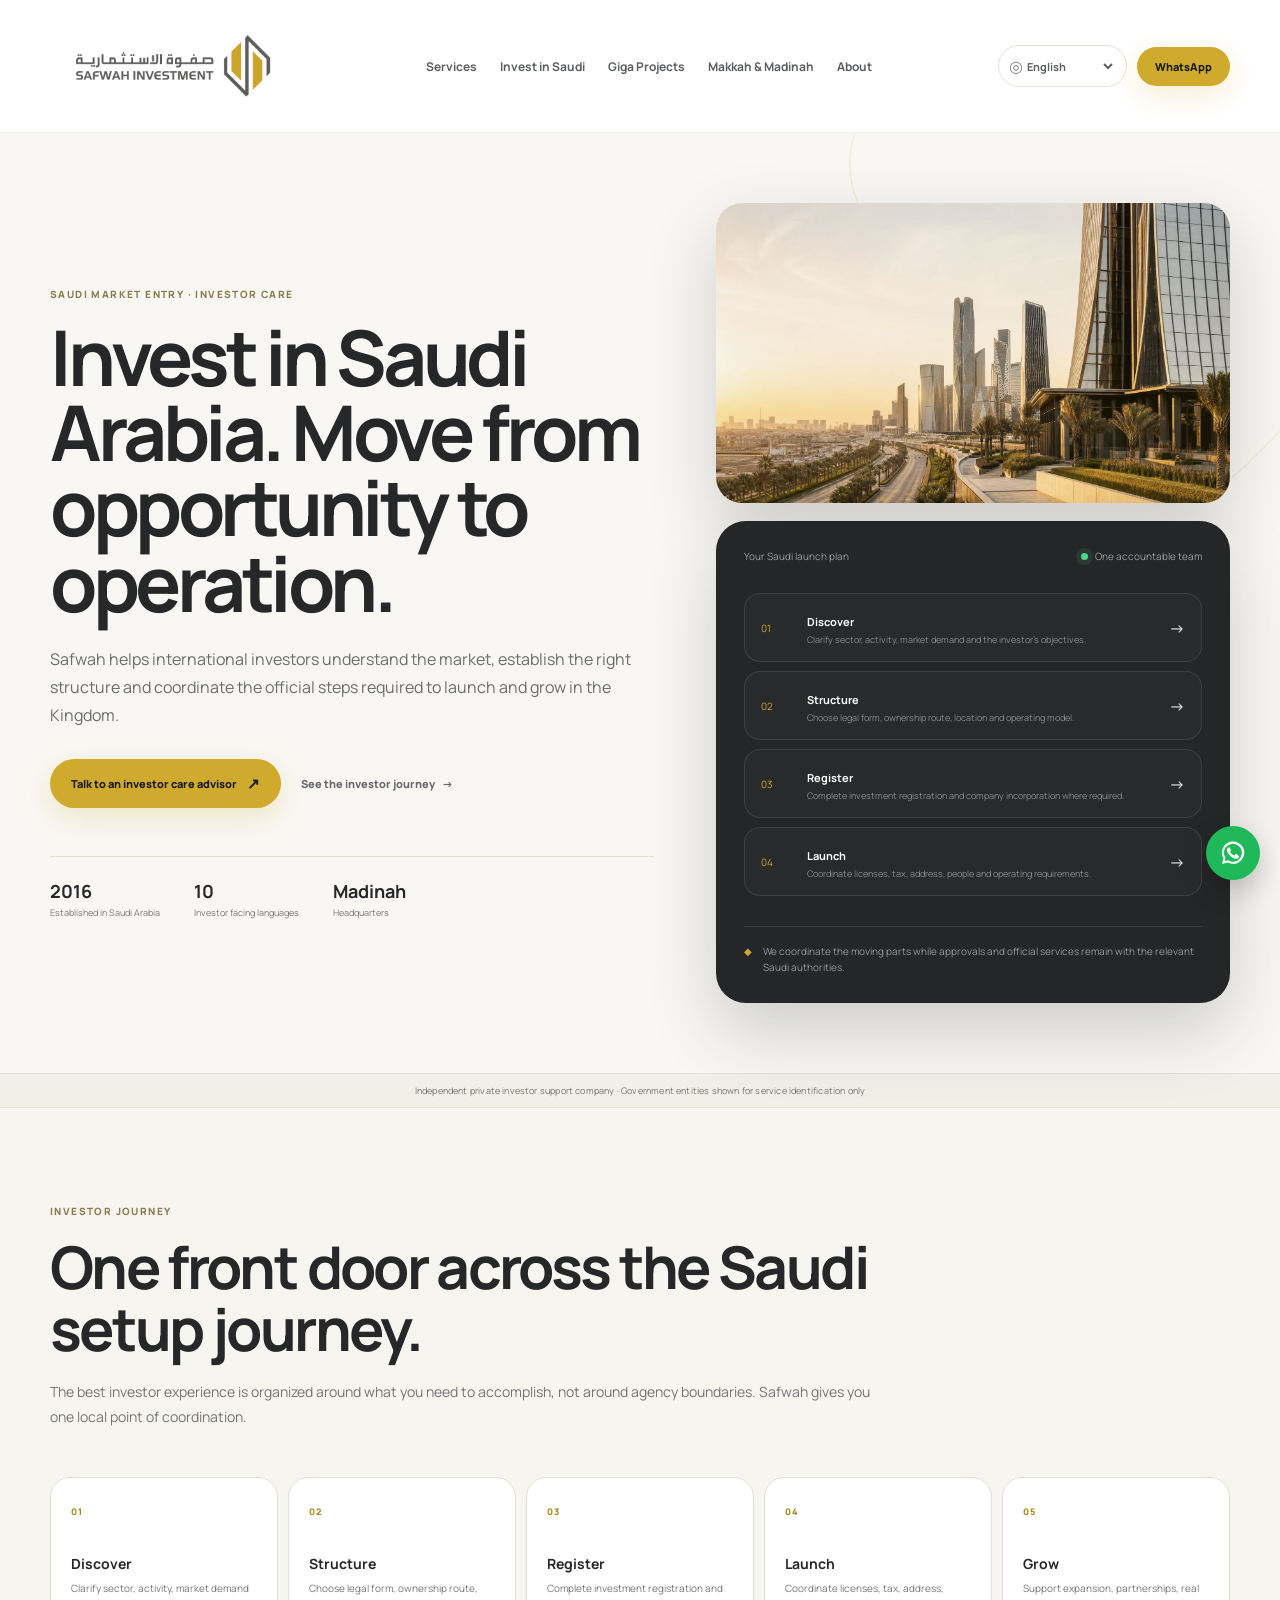
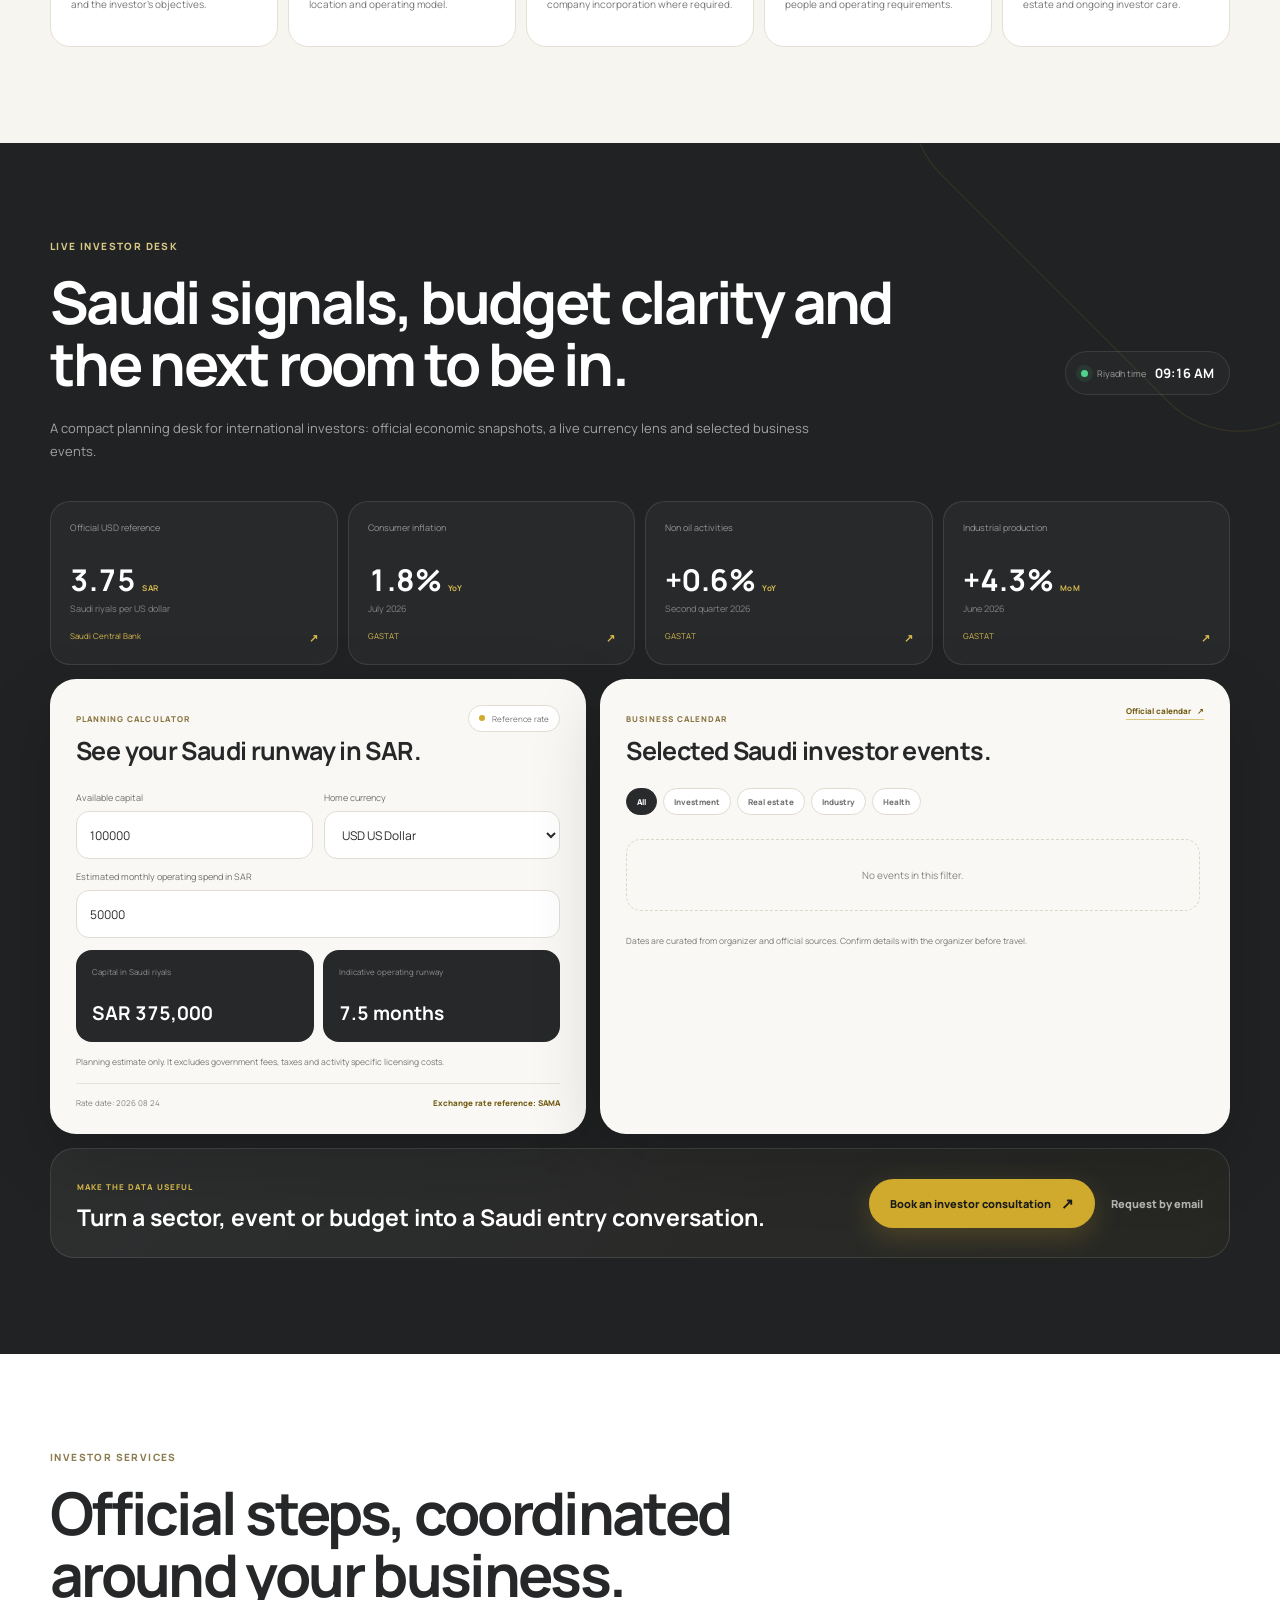
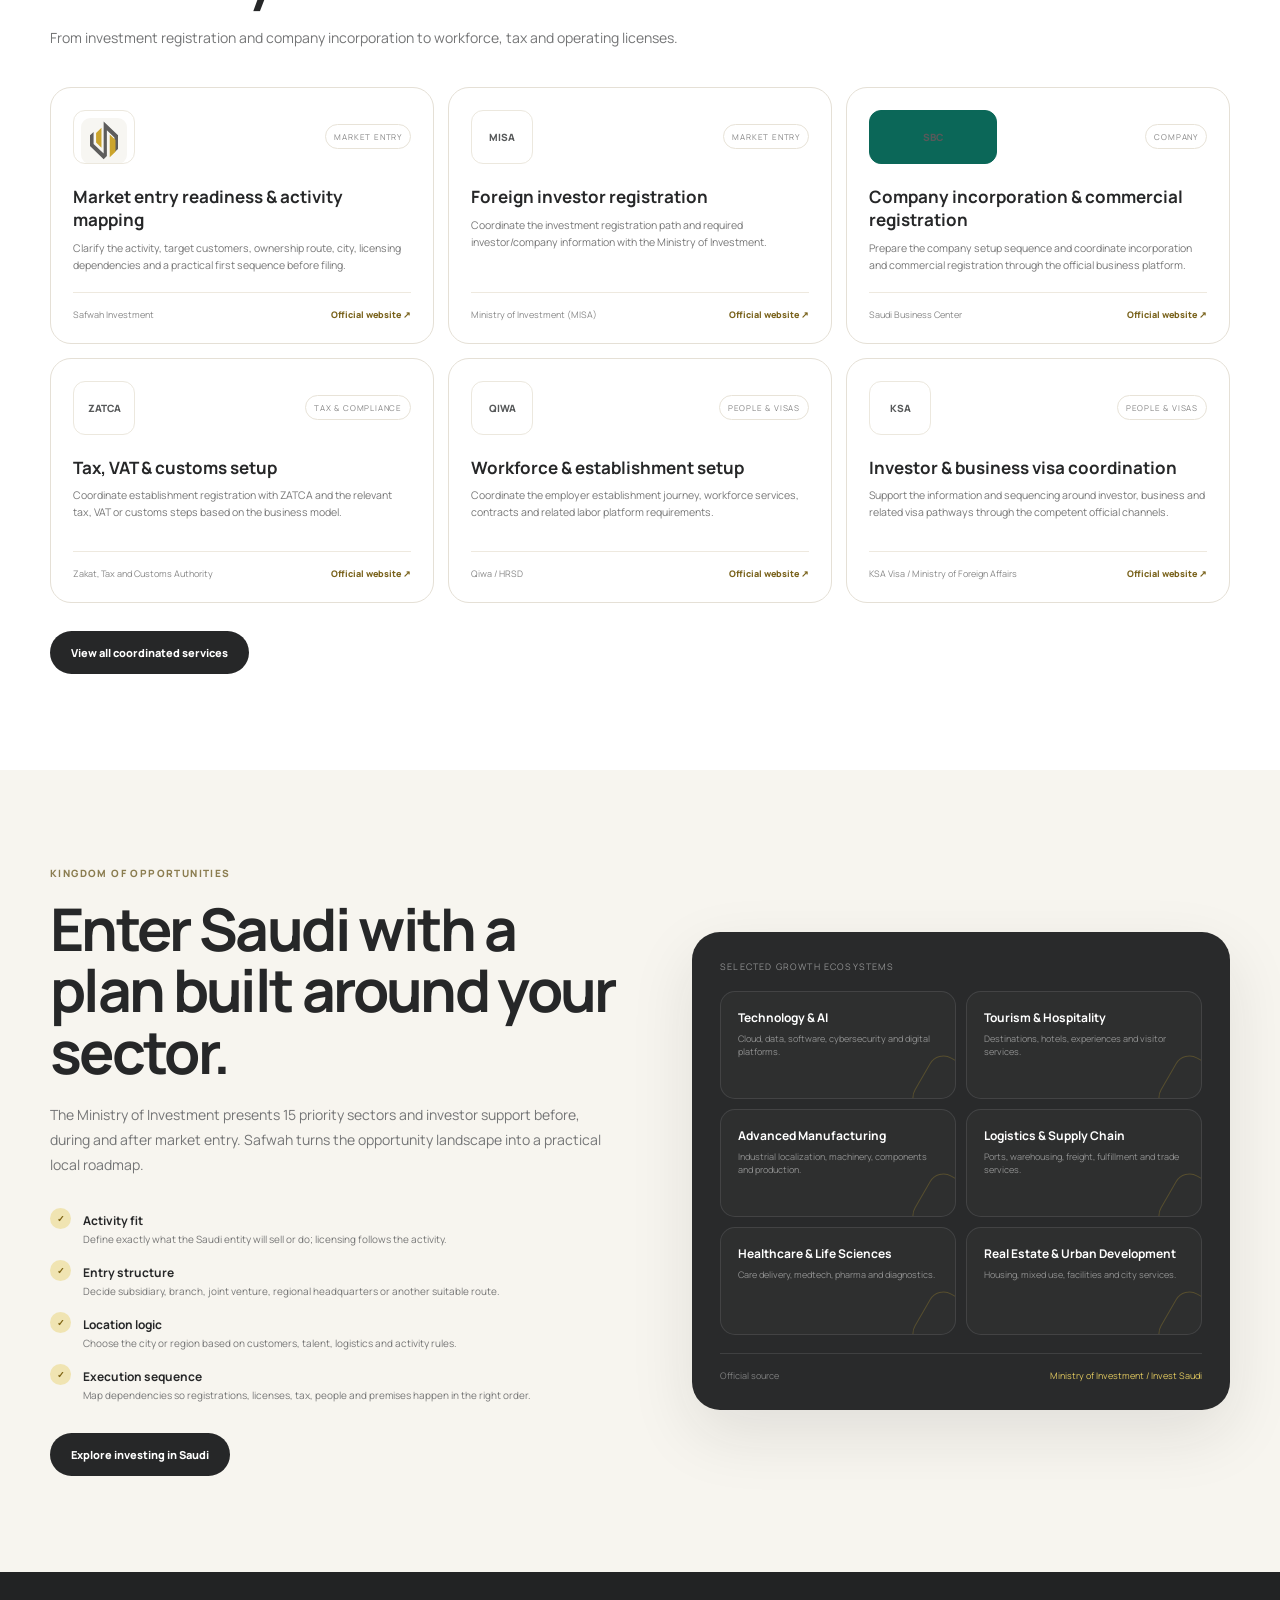
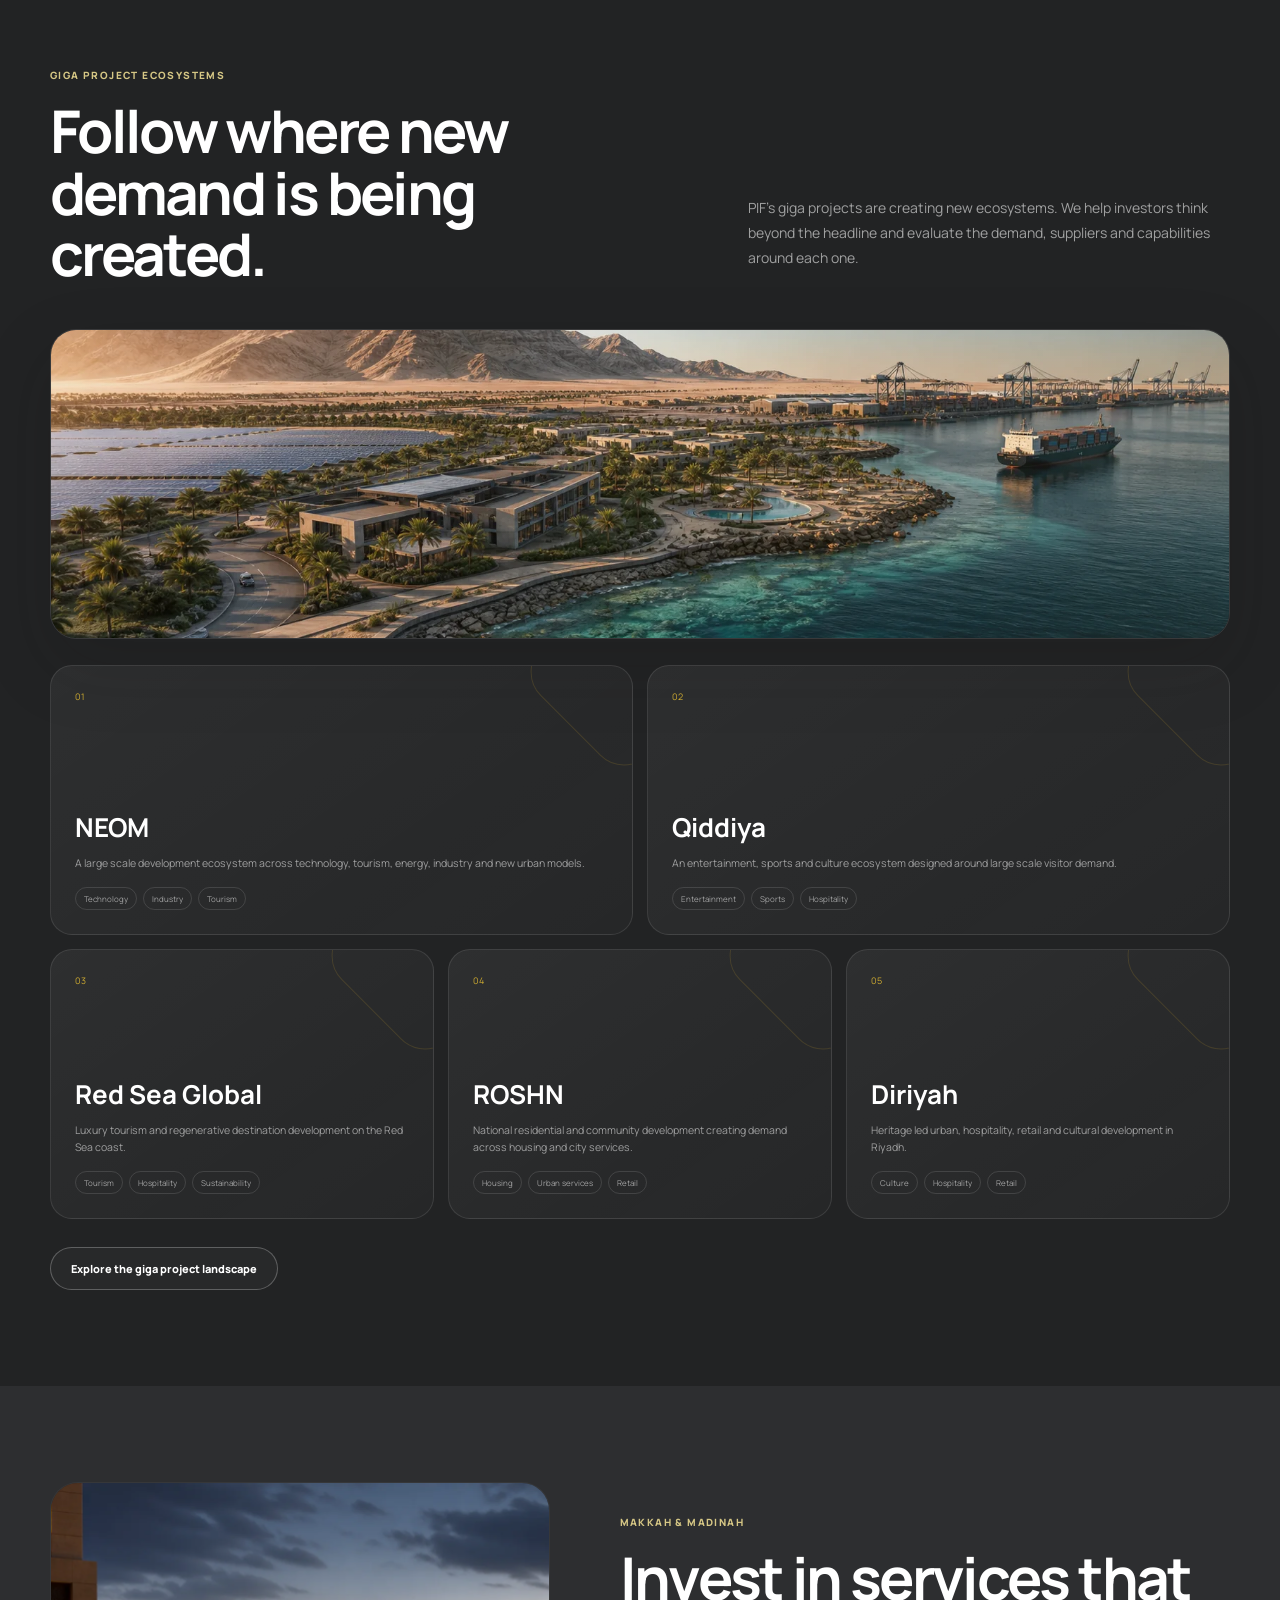
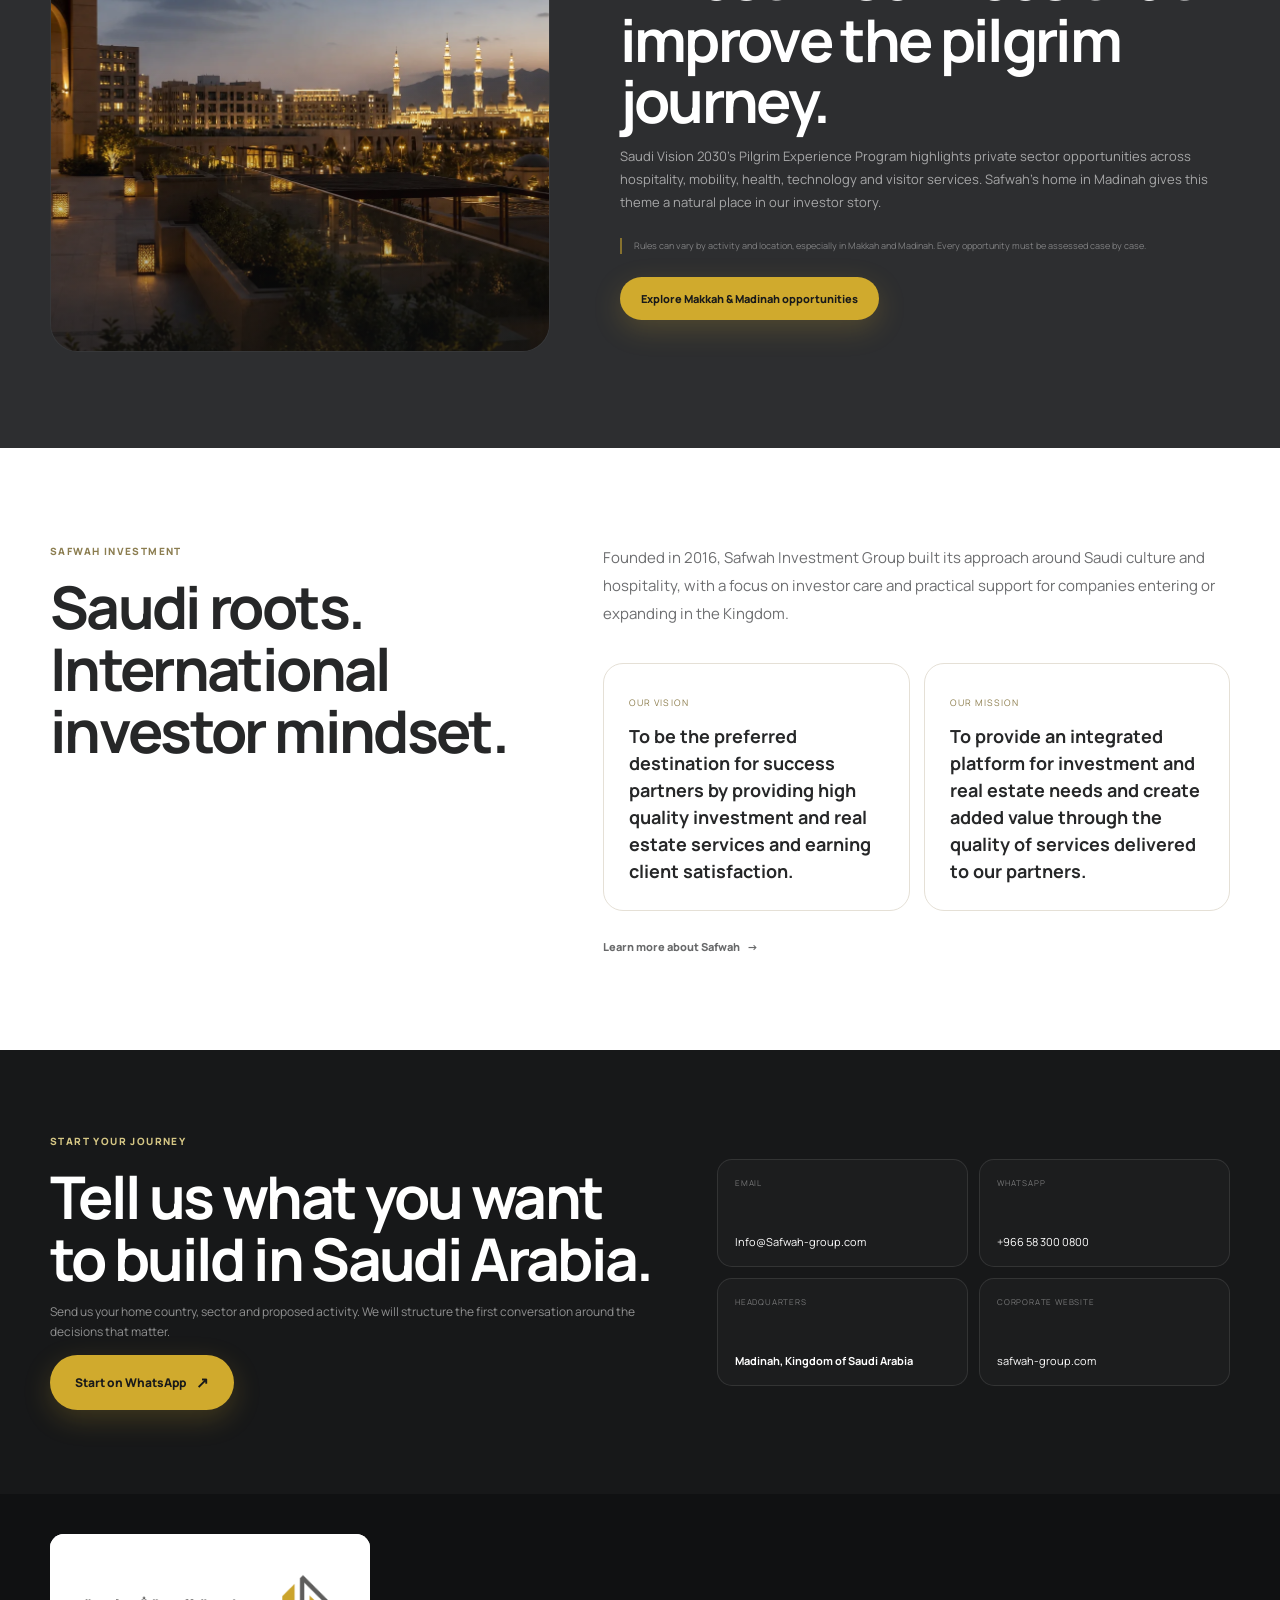
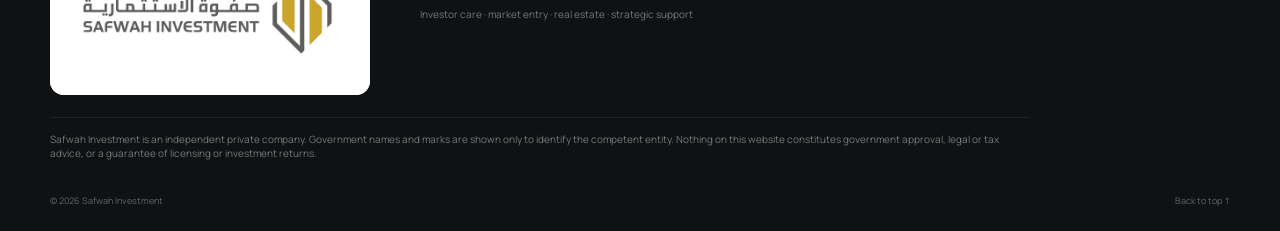
==== commit d54dff44: "Add investor hub and refine typography" ====
--- a/index.html
+++ b/index.html
@@ -1,14 +1,20 @@
-<!doctype html><html lang="en" dir="ltr"><head><meta charset="utf-8"><meta name="viewport" content="width=device-width,initial-scale=1,viewport-fit=cover"><meta name="theme-color" content="#5e5d5c"><meta name="description" content="Safwah Investment helps international investors enter, establish and grow in Saudi Arabia through market-entry and investor-care support."><meta property="og:title" content="Safwah Investment — Saudi Market Entry"><meta property="og:description" content="Safwah Investment helps international investors enter, establish and grow in Saudi Arabia through market-entry and investor-care support."><meta property="og:type" content="website"><link rel="icon" type="image/svg+xml" href="assets/img/favicon.svg"><link rel="preconnect" href="https://fonts.googleapis.com"><link rel="preconnect" href="https://fonts.gstatic.com" crossorigin><link href="https://fonts.googleapis.com/css2?family=Manrope:wght@400;500;600;700;800&family=Noto+Kufi+Arabic:wght@400;500;600;700&display=swap" rel="stylesheet"><link rel="stylesheet" href="assets/css/styles.css"><title>Safwah Investment — Saudi Market Entry</title></head><body data-page="home"><a class="skip-link" href="#main">Skip to content</a>
-<header class="site-header" id="top"><div class="shell header-row">
+<!doctype html><html lang="en" dir="ltr"><head><meta charset="utf-8"><meta name="viewport" content="width=device-width,initial-scale=1,viewport-fit=cover"><meta name="theme-color" content="#5e5d5c"><meta name="description" content="Safwah Investment helps international investors enter, establish and grow in Saudi Arabia through market-entry and investor-care support."><meta property="og:title" content="Safwah Investment — Saudi Market Entry"><meta property="og:description" content="Safwah Investment helps international investors enter, establish and grow in Saudi Arabia through market-entry and investor-care support."><meta property="og:type" content="website"><link rel="icon" type="image/svg+xml" href="assets/img/favicon.svg"><link rel="preconnect" href="https://fonts.googleapis.com"><link rel="preconnect" href="https://fonts.gstatic.com" crossorigin><link href="https://fonts.googleapis.com/css2?family=Manrope:wght@400;500;600;700;800&family=Noto+Kufi+Arabic:wght@400;500;600;700&display=swap" rel="stylesheet"><link rel="stylesheet" href="assets/css/styles.css"><title>Safwah Investment — Saudi Market Entry</title></head><body data-page="home"><a class="skip-link" href="#main">Skip to content</a>
+<header class="site-header" id="top"><div class="shell header-row">
 <a class="brand" href="index.html" aria-label="Safwah Investment"><img src="assets/img/safwah-logo-original.png?v=20260824b" alt="Safwah Investment" width="1456" height="732"></a>
-<nav class="desktop-nav" aria-label="Primary navigation"><a href="services.html" class="" data-i18n="nav.services">Services</a><a href="invest-saudi.html" class="" data-i18n="nav.invest">Invest in Saudi</a><a href="giga-projects.html" class="" data-i18n="nav.projects">Giga Projects</a><a href="haramain.html" class="" data-i18n="nav.haramain">Makkah & Madinah</a><a href="about.html" class="" data-i18n="nav.about">About</a></nav>
-<div class="header-actions"><label class="language-control"><span class="globe" aria-hidden="true">◎</span><select id="languageSelect" aria-label="Select language"><option value="en">English</option><option value="ar">العربية</option><option value="ru">Русский</option><option value="zh">简体中文</option><option value="tr">Türkçe</option><option value="bn">বাংলা</option><option value="hi">हिन्दी</option><option value="ur">اردو</option><option value="pt">Português</option><option value="ko">한국어</option></select></label><a class="button button-sm button-primary whatsapp-top" data-whatsapp href="#" target="_blank" rel="noopener" data-i18n="nav.whatsapp">WhatsApp</a><button class="menu-button" id="menuButton" aria-label="Open menu" aria-expanded="false"><span></span><span></span><span></span></button></div>
+<nav class="desktop-nav" aria-label="Primary navigation"><a href="services.html" class="" data-i18n="nav.services">Services</a><a href="invest-saudi.html" class="" data-i18n="nav.invest">Invest in Saudi</a><a href="giga-projects.html" class="" data-i18n="nav.projects">Giga Projects</a><a href="haramain.html" class="" data-i18n="nav.haramain">Makkah & Madinah</a><a href="about.html" class="" data-i18n="nav.about">About</a></nav>
+<div class="header-actions"><label class="language-control"><span class="globe" aria-hidden="true">◎</span><select id="languageSelect" aria-label="Select language"><option value="en">English</option><option value="ar">العربية</option><option value="ru">Русский</option><option value="zh">简体中文</option><option value="tr">Türkçe</option><option value="bn">বাংলা</option><option value="hi">हिन्दी</option><option value="ur">اردو</option><option value="pt">Português</option><option value="ko">한국어</option></select></label><a class="button button-sm button-primary whatsapp-top" data-whatsapp href="#" target="_blank" rel="noopener" data-i18n="nav.whatsapp">WhatsApp</a><button class="menu-button" id="menuButton" aria-label="Open menu" aria-expanded="false"><span></span><span></span><span></span></button></div>
 </div><div class="mobile-menu" id="mobileMenu"><a href="services.html" data-i18n="nav.services">Services</a><a href="invest-saudi.html" data-i18n="nav.invest">Invest in Saudi</a><a href="giga-projects.html" data-i18n="nav.projects">Giga Projects</a><a href="haramain.html" data-i18n="nav.haramain">Makkah & Madinah</a><a href="about.html" data-i18n="nav.about">About</a></div></header><main id="main"><section class="hero"><div class="shell hero-grid"><div class="hero-copy reveal"><div class="eyebrow"><span></span><span data-i18n="home.eyebrow">Saudi market entry · investor care</span></div><h1 data-i18n="home.title">Invest in Saudi Arabia. Move from opportunity to operation.</h1><p class="hero-lead" data-i18n="home.lead">Safwah helps international investors understand the market, establish the right structure and coordinate the official steps required to launch and grow in the Kingdom.</p><div class="hero-cta"><a class="button button-primary" data-whatsapp href="#" target="_blank" rel="noopener"><span data-i18n="home.cta">Talk to an investor-care advisor</span><span class="arrow">↗</span></a><a class="text-link" href="services.html"><span data-i18n="home.secondary">See the investor journey</span><span>→</span></a></div><div class="hero-trust"><div><strong data-counter="2016">2016</strong><span data-i18n="home.trust1">Established in Saudi Arabia</span></div><div><strong data-counter="10">10</strong><span data-i18n="home.trust2">Investor-facing languages</span></div><div><strong data-i18n="home.trust3a">Madinah</strong><span data-i18n="home.trust3">Headquarters</span></div></div></div><div class="hero-visual reveal"><figure class="hero-photo"><img src="assets/img/riyadh-investment.webp" alt="Riyadh business district at golden hour" width="1672" height="936" fetchpriority="high" decoding="async"></figure><div class="visual-frame"><div class="visual-topline"><span data-i18n="home.plan">Your Saudi launch plan</span><span class="live-dot"><i></i><span data-i18n="home.team">One accountable team</span></span></div><div class="hero-steps" id="heroSteps"></div><div class="visual-note"><span class="gold-mark">◆</span><p data-i18n="home.note">We coordinate the moving parts while approvals and official services remain with the relevant Saudi authorities.</p></div></div></div></div><div class="hero-strip"><div class="shell strip-inner" data-i18n="home.strip">Independent private investor-support company · Government entities shown for service identification only</div></div></section>
 <section class="section section-soft"><div class="shell"><div class="section-heading reveal"><div class="eyebrow"><span></span><span data-i18n="home.journeyEyebrow">Investor journey</span></div><h2 data-i18n="home.journeyTitle">One front door across the Saudi setup journey.</h2><p data-i18n="home.journeyLead">The best investor experience is organized around what you need to accomplish, not around agency boundaries. Safwah gives you one local point of coordination.</p></div><div class="journey-grid" id="journeyGrid"></div></div></section>
+<section class="section investor-hub-section" id="investor-hub" aria-labelledby="investorHubTitle"><div class="shell"><div class="hub-heading reveal"><div><div class="eyebrow light"><span></span><span data-hub-i18n="eyebrow">Live investor desk</span></div><h2 id="investorHubTitle" data-hub-i18n="title">Saudi signals, budget clarity and the next room to be in.</h2></div><div class="hub-clock" aria-live="polite"><span class="hub-live-dot" aria-hidden="true"></span><span data-hub-i18n="riyadhTime">Riyadh time</span><strong id="riyadhClock">--:--</strong></div></div><p class="hub-intro reveal" data-hub-i18n="lead">A compact planning desk for international investors: official economic snapshots, a live currency lens and selected business events.</p>
+<div class="hub-metrics reveal" id="hubMetrics" aria-label="Saudi economic indicators"></div>
+<div class="hub-workspace"><article class="hub-card calculator-card reveal"><div class="hub-card-head"><div><span class="hub-kicker" data-hub-i18n="calculatorKicker">Planning calculator</span><h3 data-hub-i18n="calculatorTitle">See your Saudi runway in SAR.</h3></div><span class="hub-status" id="rateStatus" data-state="loading" data-hub-i18n="loading">Loading live rate…</span></div><form id="currencyForm" class="hub-form"><label><span data-hub-i18n="capitalLabel">Available capital</span><input id="capitalAmount" type="number" min="0" step="100" inputmode="decimal" value="100000" aria-describedby="calculatorNote"></label><label><span data-hub-i18n="currencyLabel">Home currency</span><select id="capitalCurrency" aria-label="Home currency"><option value="usd">USD — US Dollar</option><option value="eur">EUR — Euro</option><option value="gbp">GBP — Pound Sterling</option><option value="aed">AED — UAE Dirham</option><option value="cny">CNY — Chinese Yuan</option><option value="inr">INR — Indian Rupee</option><option value="try">TRY — Turkish Lira</option><option value="rub">RUB — Russian Ruble</option><option value="krw">KRW — Korean Won</option><option value="bdt">BDT — Bangladeshi Taka</option><option value="pkr">PKR — Pakistani Rupee</option><option value="brl">BRL — Brazilian Real</option></select></label><label class="hub-form-wide"><span data-hub-i18n="monthlyLabel">Estimated monthly operating spend in SAR</span><input id="monthlySpend" type="number" min="1" step="1000" inputmode="decimal" value="50000"></label></form><div class="hub-results"><div><span data-hub-i18n="capitalSar">Capital in Saudi riyals</span><strong id="capitalSar">—</strong></div><div><span data-hub-i18n="runway">Indicative operating runway</span><strong id="runwayMonths">—</strong></div></div><p class="hub-note" id="calculatorNote" data-hub-i18n="calculatorNote">Planning estimate only. It excludes government fees, taxes and activity-specific licensing costs.</p><div class="hub-source"><span id="rateDate">—</span><a href="https://www.sama.gov.sa/en-US/Pages/default.aspx" target="_blank" rel="noopener" data-hub-i18n="samaSource">Exchange-rate reference: SAMA</a></div></article>
+<article class="hub-card events-card reveal"><div class="hub-card-head"><div><span class="hub-kicker" data-hub-i18n="eventsKicker">Business calendar</span><h3 data-hub-i18n="eventsTitle">Selected Saudi investor events.</h3></div><a class="hub-all-events" href="https://www.scega.gov.sa/" target="_blank" rel="noopener"><span data-hub-i18n="officialCalendar">Official calendar</span><span aria-hidden="true">↗</span></a></div><div class="event-filters" id="eventFilters" aria-label="Filter events"></div><div class="event-list" id="eventList"></div><p class="hub-note" data-hub-i18n="eventsNote">Dates are curated from organizer and official sources. Confirm details with the organizer before travel.</p></article></div>
+<div class="hub-consult reveal"><div><span data-hub-i18n="consultKicker">Make the data useful</span><h3 data-hub-i18n="consultTitle">Turn a sector, event or budget into a Saudi entry conversation.</h3></div><div class="hub-consult-actions"><a class="button button-gold" id="hubWhatsApp" href="https://wa.me/966583000800" target="_blank" rel="noopener"><span data-hub-i18n="consultCta">Book an investor consultation</span><span class="arrow">↗</span></a><a class="text-link hub-email-link" href="mailto:Info@Safwah-group.com?subject=Saudi%20market-entry%20consultation" data-hub-i18n="emailCta">Request by email</a></div></div></div></section>
 <section class="section"><div class="shell"><div class="section-heading reveal"><div class="eyebrow"><span></span><span data-i18n="home.servicesEyebrow">Investor services</span></div><h2 data-i18n="home.servicesTitle">Official steps, coordinated around your business.</h2><p data-i18n="home.servicesLead">From investment registration and company incorporation to workforce, tax and operating licenses.</p></div><div class="service-preview-grid" id="servicePreview"></div><div class="page-actions"><a class="button button-dark" href="services.html" data-i18n="home.servicesCta">View all coordinated services</a></div></div></section>
-<section class="section section-soft"><div class="shell invest-grid"><div class="invest-copy reveal"><div class="eyebrow"><span></span><span data-i18n="home.saudiEyebrow">Kingdom of opportunities</span></div><h2 data-i18n="home.saudiTitle">Enter Saudi with a plan built around your sector.</h2><p class="section-lead" data-i18n="home.saudiLead">The Ministry of Investment presents 15 priority sectors and investor support before, during and after market entry. Safwah turns the opportunity landscape into a practical local roadmap.</p><div class="feature-list" id="homeFeatures"></div><a class="button button-dark" href="invest-saudi.html" data-i18n="home.saudiCta">Explore investing in Saudi</a></div><div class="sector-panel reveal"><div class="panel-kicker" data-i18n="home.sectors">Selected growth ecosystems</div><div class="sector-grid" id="sectorGrid"></div><div class="source-note"><span data-i18n="common.officialSource">Official source</span><a href="https://misa.gov.sa/" target="_blank" rel="noopener">Ministry of Investment / Invest Saudi</a></div></div></div></section>
+<section class="section section-soft"><div class="shell invest-grid"><div class="invest-copy reveal"><div class="eyebrow"><span></span><span data-i18n="home.saudiEyebrow">Kingdom of opportunities</span></div><h2 data-i18n="home.saudiTitle">Enter Saudi with a plan built around your sector.</h2><p class="section-lead" data-i18n="home.saudiLead">The Ministry of Investment presents 15 priority sectors and investor support before, during and after market entry. Safwah turns the opportunity landscape into a practical local roadmap.</p><div class="feature-list" id="homeFeatures"></div><a class="button button-dark" href="invest-saudi.html" data-i18n="home.saudiCta">Explore investing in Saudi</a></div><div class="sector-panel reveal"><div class="panel-kicker" data-i18n="home.sectors">Selected growth ecosystems</div><div class="sector-grid" id="sectorGrid"></div><div class="source-note"><span data-i18n="common.officialSource">Official source</span><a href="https://misa.gov.sa/" target="_blank" rel="noopener">Ministry of Investment / Invest Saudi</a></div></div></div></section>
 <section class="section section-dark"><div class="shell"><div class="section-heading split-heading reveal"><div><div class="eyebrow light"><span></span><span data-i18n="home.projectsEyebrow">Giga-project ecosystems</span></div><h2 data-i18n="home.projectsTitle">Follow where new demand is being created.</h2></div><p data-i18n="home.projectsLead">PIF’s giga-projects are creating new ecosystems. We help investors think beyond the headline and evaluate the demand, suppliers and capabilities around each one.</p></div><figure class="section-photo reveal"><img src="assets/img/giga-projects-coast.webp" alt="Saudi coastal development, logistics and renewable-energy ecosystem" width="1672" height="936" loading="lazy" decoding="async"></figure><div class="project-grid" id="projectPreview"></div><div class="page-actions"><a class="button button-outline" href="giga-projects.html" data-i18n="home.projectsCta">Explore the giga-project landscape</a></div></div></section>
 <section class="section haramain-band"><div class="shell haramain-grid"><div class="haramain-art reveal"><img class="haramain-photo" src="assets/img/madinah-hospitality.webp" alt="Contemporary hospitality and visitor services in Madinah" width="1672" height="936" loading="lazy" decoding="async"><svg viewBox="0 0 720 470" fill="none" aria-hidden="true"><path d="M93 377h534M148 377V253h94v124M478 377V253h94v124M242 377V210h236v167M282 210v-56h156v56M319 154V91h82v63" stroke="#D0AA2D" stroke-width="4"/><path d="M309 91c15-32 37-48 51-48s37 16 51 48" stroke="#D0AA2D" stroke-width="4"/><path d="M120 377V181m480 196V181M103 181h34m446 0h34M111 167h18m462 0h18M119 153h2m478 0h2" stroke="#767779" stroke-width="4"/><path d="M120 153v-49m480 49v-49M112 104h16m464 0h16" stroke="#D0AA2D" stroke-width="4"/></svg></div><div class="haramain-copy reveal"><div class="eyebrow light"><span></span><span data-i18n="home.haramainEyebrow">Makkah & Madinah</span></div><h2 data-i18n="home.haramainTitle">Invest in services that improve the pilgrim journey.</h2><p data-i18n="home.haramainLead">Saudi Vision 2030’s Pilgrim Experience Program highlights private-sector opportunities across hospitality, mobility, health, technology and visitor services. Safwah’s home in Madinah gives this theme a natural place in our investor story.</p><p class="haramain-note" data-i18n="home.haramainNote">Rules can vary by activity and location, especially in Makkah and Madinah. Every opportunity must be assessed case by case.</p><a class="button button-gold" href="haramain.html" data-i18n="home.haramainCta">Explore Makkah & Madinah opportunities</a></div></div></section>
-<section class="section"><div class="shell about-grid"><div class="section-heading reveal"><div class="eyebrow"><span></span><span data-i18n="home.aboutEyebrow">Safwah Investment</span></div><h2 data-i18n="home.aboutTitle">Saudi roots. International investor mindset.</h2></div><div class="reveal"><p class="about-story" data-i18n="home.aboutStory">Founded in 2016, Safwah Investment Group built its approach around Saudi culture and hospitality, with a focus on investor care and practical support for companies entering or expanding in the Kingdom.</p><div class="statement-grid"><article class="statement-card"><span data-i18n="about.visionLabel">Our vision</span><h3 data-i18n="about.vision">To be the preferred destination for success partners by providing high-quality investment and real-estate services and earning client satisfaction.</h3></article><article class="statement-card"><span data-i18n="about.missionLabel">Our mission</span><h3 data-i18n="about.mission">To provide an integrated platform for investment and real-estate needs and create added value through the quality of services delivered to our partners.</h3></article></div><div class="page-actions"><a class="text-link" href="about.html"><span data-i18n="home.aboutCta">Learn more about Safwah</span><span>→</span></a></div></div></div></section></main><section class="contact-section"><div class="shell contact-grid"><div class="contact-copy reveal"><div class="eyebrow light"><span></span><span data-i18n="contact.eyebrow">Start your journey</span></div><h2 data-i18n="contact.title">Tell us what you want to build in Saudi Arabia.</h2><p data-i18n="contact.lead">Send us your home country, sector and proposed activity. We will structure the first conversation around the decisions that matter.</p><a class="button button-gold button-large" data-whatsapp href="#" target="_blank" rel="noopener"><span data-i18n="contact.cta">Start on WhatsApp</span><span class="arrow">↗</span></a></div><div class="contact-details reveal"><div><span data-i18n="contact.emailLabel">Email</span><a href="mailto:Info@Safwah-group.com">Info@Safwah-group.com</a></div><div><span data-i18n="contact.whatsappLabel">WhatsApp</span><a data-whatsapp href="#" target="_blank" rel="noopener">+966 58 300 0800</a></div><div><span data-i18n="contact.hqLabel">Headquarters</span><strong data-i18n="contact.hq">Madinah, Kingdom of Saudi Arabia</strong></div><div><span data-i18n="contact.websiteLabel">Corporate website</span><a href="https://safwah-group.com/" target="_blank" rel="noopener">safwah-group.com</a></div></div></div></section>
+<section class="section"><div class="shell about-grid"><div class="section-heading reveal"><div class="eyebrow"><span></span><span data-i18n="home.aboutEyebrow">Safwah Investment</span></div><h2 data-i18n="home.aboutTitle">Saudi roots. International investor mindset.</h2></div><div class="reveal"><p class="about-story" data-i18n="home.aboutStory">Founded in 2016, Safwah Investment Group built its approach around Saudi culture and hospitality, with a focus on investor care and practical support for companies entering or expanding in the Kingdom.</p><div class="statement-grid"><article class="statement-card"><span data-i18n="about.visionLabel">Our vision</span><h3 data-i18n="about.vision">To be the preferred destination for success partners by providing high-quality investment and real-estate services and earning client satisfaction.</h3></article><article class="statement-card"><span data-i18n="about.missionLabel">Our mission</span><h3 data-i18n="about.mission">To provide an integrated platform for investment and real-estate needs and create added value through the quality of services delivered to our partners.</h3></article></div><div class="page-actions"><a class="text-link" href="about.html"><span data-i18n="home.aboutCta">Learn more about Safwah</span><span>→</span></a></div></div></div></section></main><section class="contact-section"><div class="shell contact-grid"><div class="contact-copy reveal"><div class="eyebrow light"><span></span><span data-i18n="contact.eyebrow">Start your journey</span></div><h2 data-i18n="contact.title">Tell us what you want to build in Saudi Arabia.</h2><p data-i18n="contact.lead">Send us your home country, sector and proposed activity. We will structure the first conversation around the decisions that matter.</p><a class="button button-gold button-large" data-whatsapp href="#" target="_blank" rel="noopener"><span data-i18n="contact.cta">Start on WhatsApp</span><span class="arrow">↗</span></a></div><div class="contact-details reveal"><div><span data-i18n="contact.emailLabel">Email</span><a href="mailto:Info@Safwah-group.com">Info@Safwah-group.com</a></div><div><span data-i18n="contact.whatsappLabel">WhatsApp</span><a data-whatsapp href="#" target="_blank" rel="noopener">+966 58 300 0800</a></div><div><span data-i18n="contact.hqLabel">Headquarters</span><strong data-i18n="contact.hq">Madinah, Kingdom of Saudi Arabia</strong></div><div><span data-i18n="contact.websiteLabel">Corporate website</span><a href="https://safwah-group.com/" target="_blank" rel="noopener">safwah-group.com</a></div></div></div></section>
 <footer class="site-footer"><div class="shell footer-grid"><img src="assets/img/safwah-logo-original.png?v=20260824b" alt="Safwah Investment" class="footer-logo" width="1456" height="732"><p data-i18n="footer.copy">Investor care · market entry · real estate · strategic support</p><p class="footer-legal" data-i18n="footer.legal">Safwah Investment is an independent private company. Government names and marks are shown only to identify the competent entity. Nothing on this website constitutes government approval, legal or tax advice, or a guarantee of licensing or investment returns.</p><div class="footer-bottom"><span>© 2026 Safwah Investment</span><a href="#top" data-i18n="footer.back">Back to top ↑</a></div></div></footer>
-<a class="floating-whatsapp" data-whatsapp href="#" target="_blank" rel="noopener" aria-label="WhatsApp Safwah Investment"><svg viewBox="0 0 32 32" aria-hidden="true"><path d="M16 3a12.6 12.6 0 0 0-10.9 19L3.5 28.5l6.7-1.6A12.7 12.7 0 1 0 16 3Zm0 22.9a10.2 10.2 0 0 1-5.2-1.4l-.4-.2-4 .9 1-3.9-.3-.4a10.2 10.2 0 1 1 8.9 5Zm5.6-7.7c-.3-.2-1.8-.9-2.1-1-.3-.1-.5-.2-.7.2-.2.3-.8 1-1 1.2-.2.2-.4.2-.7.1-1.9-.9-3.2-1.7-4.4-3.8-.3-.5.3-.5.9-1.8.1-.2.1-.4 0-.6-.1-.2-.7-1.7-1-2.3-.3-.6-.5-.5-.7-.5h-.6c-.2 0-.6.1-.9.4-.3.3-1.2 1.2-1.2 2.9s1.2 3.4 1.4 3.6c.2.2 2.4 3.7 5.9 5.2.8.4 1.5.6 2 .7.8.3 1.6.2 2.2.1.7-.1 1.8-.7 2-1.4.3-.7.3-1.3.2-1.4-.1-.2-.3-.3-.6-.4Z"/></svg></a><script src="assets/js/app.js"></script></body></html>
+<a class="floating-whatsapp" data-whatsapp href="#" target="_blank" rel="noopener" aria-label="WhatsApp Safwah Investment"><svg viewBox="0 0 32 32" aria-hidden="true"><path d="M16 3a12.6 12.6 0 0 0-10.9 19L3.5 28.5l6.7-1.6A12.7 12.7 0 1 0 16 3Zm0 22.9a10.2 10.2 0 0 1-5.2-1.4l-.4-.2-4 .9 1-3.9-.3-.4a10.2 10.2 0 1 1 8.9 5Zm5.6-7.7c-.3-.2-1.8-.9-2.1-1-.3-.1-.5-.2-.7.2-.2.3-.8 1-1 1.2-.2.2-.4.2-.7.1-1.9-.9-3.2-1.7-4.4-3.8-.3-.5.3-.5.9-1.8.1-.2.1-.4 0-.6-.1-.2-.7-1.7-1-2.3-.3-.6-.5-.5-.7-.5h-.6c-.2 0-.6.1-.9.4-.3.3-1.2 1.2-1.2 2.9s1.2 3.4 1.4 3.6c.2.2 2.4 3.7 5.9 5.2.8.4 1.5.6 2 .7.8.3 1.6.2 2.2.1.7-.1 1.8-.7 2-1.4.3-.7.3-1.3.2-1.4-.1-.2-.3-.3-.6-.4Z"/></svg></a><script src="assets/js/app.js"></script><script src="assets/js/text-polish.js"></script><script src="assets/js/investor-hub.js"></script></body></html>
+
--- a/assets/css/styles.css
+++ b/assets/css/styles.css
@@ -1,10 +1,10 @@
-:root{
-  --charcoal:#5e5d5c;--ink:#262728;--ink-2:#343537;--gold:#d0aa2d;--gold-deep:#a88416;
-  --cream:#f7f5ef;--paper:#fff;--muted:#727272;--line:#e5e0d6;--green:#0e8b5b;
-  --shadow:0 24px 65px rgba(30,31,32,.10);--radius:24px;--shell:min(1180px,calc(100% - 40px));
-}
-*{box-sizing:border-box}html{scroll-behavior:smooth}body{margin:0;background:var(--paper);color:var(--ink);font-family:Manrope,"Segoe UI",Arial,sans-serif;-webkit-font-smoothing:antialiased}html[lang="ar"] body,html[lang="ur"] body{font-family:"Noto Kufi Arabic","Segoe UI",Tahoma,Arial,sans-serif}a{color:inherit;text-decoration:none}img{max-width:100%;display:block}button,input,select{font:inherit}button{cursor:pointer}.shell{width:var(--shell);margin-inline:auto}.skip-link{position:absolute;left:-9999px;top:auto}.skip-link:focus{left:16px;top:16px;z-index:1000;background:#fff;padding:10px 14px;border-radius:10px}.site-header{position:sticky;top:0;z-index:100;background:rgba(255,255,255,.92);backdrop-filter:blur(16px);border-bottom:1px solid rgba(0,0,0,.06)}.header-row{height:82px;display:flex;align-items:center;gap:30px}.brand{width:250px;flex:none}.brand img{width:100%;height:64px;object-fit:contain;object-position:left center}.desktop-nav{display:flex;gap:23px;align-items:center;margin-inline:auto}.desktop-nav a{font-size:12px;font-weight:700;color:#5b5d5f;position:relative;white-space:nowrap}.desktop-nav a:after{content:"";position:absolute;left:0;right:100%;bottom:-8px;height:2px;background:var(--gold);transition:.2s}.desktop-nav a:hover:after,.desktop-nav a.active:after{right:0}.header-actions{display:flex;align-items:center;gap:10px}.language-control{display:flex;align-items:center;border:1px solid var(--line);border-radius:999px;padding:0 10px;height:42px;background:#fff}.language-control select{border:0;background:transparent;outline:0;font-size:11px;font-weight:700;color:#5d5e60;width:93px}.globe{font-size:16px;color:#888}.menu-button{display:none;width:42px;height:42px;border:1px solid var(--line);background:#fff;border-radius:12px;flex-direction:column;gap:4px;justify-content:center;align-items:center}.menu-button span{display:block;width:17px;height:2px;background:#444}.mobile-menu{display:none}.button{display:inline-flex;align-items:center;justify-content:center;gap:10px;border-radius:999px;padding:13px 20px;border:1px solid transparent;font-weight:800;font-size:11px;transition:transform .2s,box-shadow .2s,background .2s}.button:hover{transform:translateY(-1px)}.button-sm{padding:11px 17px}.button-primary,.button-gold{background:var(--gold);color:#191a1a;box-shadow:0 9px 28px rgba(208,170,45,.22)}.button-primary:hover,.button-gold:hover{background:#ddb632}.button-dark{background:var(--ink);color:#fff}.button-outline{border-color:rgba(255,255,255,.25);color:#fff;background:rgba(255,255,255,.03)}.button-large{padding:16px 24px;font-size:12px}.arrow{font-size:15px}.text-link{display:inline-flex;align-items:center;gap:7px;font-size:11px;font-weight:800;color:#68696a}.text-link:hover{color:var(--gold-deep)}.eyebrow{display:flex;align-items:center;gap:10px;text-transform:uppercase;letter-spacing:.14em;font-size:10px;font-weight:800;color:#8b7d50;margin-bottom:18px}.eyebrow>span:first-child{width:28px;height:1px;background:var(--gold)}.eyebrow.light{color:#d6c785}.page-hero{background:linear-gradient(135deg,#faf9f5 0,#f3efe3 100%);border-bottom:1px solid var(--line);position:relative;overflow:hidden}.page-hero:after{content:"";position:absolute;width:540px;height:540px;border:1px solid rgba(208,170,45,.18);border-radius:105px;right:-220px;top:-230px;transform:rotate(45deg)}.page-hero .shell{padding:84px 0 72px;position:relative;z-index:2}.page-hero h1{font-size:clamp(42px,6.2vw,82px);line-height:.99;letter-spacing:-.055em;max-width:960px;margin:0}.page-hero p{font-size:16px;line-height:1.75;color:#686a6c;max-width:790px;margin:24px 0 0}.hero{background:#f8f7f3;position:relative;overflow:hidden;border-bottom:1px solid var(--line)}.hero:before{content:"";position:absolute;width:520px;height:520px;border-radius:95px;border:1px solid rgba(208,170,45,.2);right:-160px;top:-230px;transform:rotate(45deg)}.hero-grid{display:grid;grid-template-columns:1.08fr .92fr;gap:62px;align-items:center;min-height:690px;padding:70px 0}.hero h1{font-size:clamp(48px,6vw,79px);line-height:.98;letter-spacing:-.058em;margin:0;max-width:820px}.hero-lead{font-size:16px;line-height:1.76;color:#6b6d6e;max-width:700px;margin:25px 0 0}.hero-cta{display:flex;gap:20px;align-items:center;margin-top:30px;flex-wrap:wrap}.hero-trust{display:flex;gap:34px;border-top:1px solid #e3ded3;margin-top:48px;padding-top:22px}.hero-trust div{display:flex;flex-direction:column;gap:3px}.hero-trust strong{font-size:18px}.hero-trust span{font-size:9px;color:#7b7c7d}.hero-visual{position:relative}.visual-frame{background:#252627;border-radius:30px;color:#fff;padding:28px;position:relative;z-index:2;box-shadow:0 28px 70px rgba(33,34,35,.2)}.visual-topline{display:flex;justify-content:space-between;gap:18px;font-size:10px;color:rgba(255,255,255,.55)}.live-dot{display:flex;align-items:center;gap:7px}.live-dot i{width:7px;height:7px;border-radius:50%;background:#50d28c;box-shadow:0 0 0 5px rgba(80,210,140,.1)}.hero-steps{display:grid;gap:9px;margin:30px 0}.hero-step{border:1px solid rgba(255,255,255,.1);border-radius:16px;padding:15px 16px;display:grid;grid-template-columns:34px 1fr auto;gap:12px;align-items:center;background:rgba(255,255,255,.02)}.hero-step b{font-size:11px}.hero-step small{display:block;color:rgba(255,255,255,.45);font-size:9px;margin-top:2px}.hero-step i{font-style:normal;color:var(--gold);font-size:10px}.visual-note{display:flex;gap:11px;border-top:1px solid rgba(255,255,255,.1);padding-top:17px;color:rgba(255,255,255,.52);font-size:10px;line-height:1.55}.visual-note p{margin:0}.gold-mark{color:var(--gold)}.hero-strip{border-top:1px solid #e5e0d5;background:#f2efe6}.strip-inner{font-size:9px;text-align:center;color:#757575;padding:10px 0;letter-spacing:.02em}.section{padding:96px 0}.section-soft{background:var(--cream)}.section-dark{background:#222324;color:#fff}.section-heading{max-width:830px}.section-heading h2,.invest-copy h2,.haramain-copy h2,.contact-copy h2{font-size:clamp(36px,4.6vw,61px);line-height:1.05;letter-spacing:-.045em;margin:0}.section-heading p,.section-lead{font-size:14px;line-height:1.78;color:#747576;margin-top:20px}.section-dark .section-heading p{color:rgba(255,255,255,.57)}.split-heading{max-width:none;display:grid;grid-template-columns:1fr .78fr;gap:80px;align-items:end}.split-heading h2{color:#fff}.journey-grid{display:grid;grid-template-columns:repeat(5,1fr);gap:10px;margin-top:48px}.journey-card{background:#fff;border:1px solid var(--line);border-radius:20px;padding:20px;min-height:170px}.journey-card .num{font-size:9px;font-weight:800;color:var(--gold-deep);letter-spacing:.11em}.journey-card h3{font-size:14px;margin:34px 0 8px}.journey-card p{font-size:10px;line-height:1.55;color:#777;margin:0}.service-preview-grid,.services-grid{display:grid;grid-template-columns:repeat(3,1fr);gap:14px;margin-top:36px}.service-card{background:#fff;border:1px solid var(--line);border-radius:21px;padding:22px;min-height:245px;display:flex;flex-direction:column;box-shadow:0 0 0 rgba(0,0,0,0);transition:.22s}.service-card:hover{transform:translateY(-3px);box-shadow:var(--shadow)}.service-top{display:flex;align-items:center;justify-content:space-between;gap:15px}.authority-logo-wrap{width:62px;height:54px;border:1px solid #ece8de;border-radius:12px;background:#fff;display:grid;place-items:center;padding:7px;overflow:hidden}.authority-logo{max-width:100%;max-height:100%;object-fit:contain}.authority-fallback{display:none;font-size:10px;font-weight:900;color:#57595a;text-align:center}.service-tag{font-size:8px;border:1px solid #e8e3d8;border-radius:999px;padding:6px 8px;text-transform:uppercase;letter-spacing:.1em;color:#858585}.service-card h3{font-size:17px;line-height:1.35;margin:22px 0 8px}.service-card p{font-size:10.5px;color:#777;line-height:1.62;margin:0 0 18px}.provider-line{margin-top:auto;padding-top:15px;border-top:1px solid #eee9df;display:flex;align-items:center;justify-content:space-between;gap:10px}.provider-line span{font-size:9px;color:#888}.provider-line a{font-size:9px;font-weight:800;color:#79621b}.search-panel{margin-top:42px;background:#fff;border:1px solid var(--line);border-radius:22px;padding:16px;box-shadow:0 12px 42px rgba(25,25,25,.05)}.search-row{display:flex;gap:10px}.search-box{flex:1;display:flex;align-items:center;gap:10px;border:1px solid #e8e4dc;border-radius:14px;padding:0 14px;height:50px}.search-box input{border:0;outline:0;background:transparent;width:100%;font-size:12px}.filters{display:flex;gap:7px;flex-wrap:wrap;margin-top:12px}.filter-button{border:1px solid #e5e0d7;background:#fff;border-radius:999px;padding:8px 12px;font-size:9px;font-weight:800;color:#737476}.filter-button.active{background:var(--ink);color:#fff;border-color:var(--ink)}.results-count{font-size:9px;color:#838383;margin-top:10px}.disclaimer-card{display:flex;gap:12px;border:1px solid #e5dfd1;border-radius:16px;background:#fbfaf6;padding:16px;margin-top:22px}.shield{width:24px;height:24px;border-radius:50%;display:grid;place-items:center;background:#eee6c8;color:#7f6415;font-weight:900;font-size:11px;flex:none}.disclaimer-card p{font-size:10px;line-height:1.6;color:#777;margin:0}.invest-grid{display:grid;grid-template-columns:1fr .94fr;gap:70px;align-items:center}.feature-list{display:grid;gap:13px;margin:30px 0}.feature-item{display:flex;gap:12px}.feature-item i{width:21px;height:21px;border-radius:50%;background:#f0e4b2;display:grid;place-items:center;font-style:normal;color:#7d6210;font-size:9px;font-weight:900;flex:none}.feature-item b{font-size:12px}.feature-item span{display:block;color:#777;font-size:10px;line-height:1.5;margin-top:2px}.sector-panel{background:#292a2b;color:#fff;border-radius:28px;padding:28px;box-shadow:var(--shadow)}.panel-kicker{font-size:9px;text-transform:uppercase;letter-spacing:.13em;color:rgba(255,255,255,.48);margin-bottom:18px}.sector-grid{display:grid;grid-template-columns:1fr 1fr;gap:10px}.sector-item{border:1px solid rgba(255,255,255,.1);border-radius:15px;padding:17px;min-height:108px;background:rgba(255,255,255,.025);position:relative;overflow:hidden}.sector-item:after{content:"";position:absolute;width:60px;height:60px;border:1px solid rgba(208,170,45,.25);right:-25px;bottom:-25px;transform:rotate(30deg);border-radius:16px}.sector-item b{display:block;font-size:12px}.sector-item span{display:block;font-size:9px;color:rgba(255,255,255,.47);margin-top:6px}.source-note{display:flex;justify-content:space-between;gap:16px;border-top:1px solid rgba(255,255,255,.1);margin-top:18px;padding-top:15px;font-size:9px;color:rgba(255,255,255,.4)}.source-note a{color:#e1c85f}.project-grid{display:grid;grid-template-columns:repeat(12,1fr);gap:14px;margin-top:48px}.project-card{grid-column:span 4;min-height:270px;border:1px solid rgba(255,255,255,.1);border-radius:22px;padding:24px;background:linear-gradient(145deg,rgba(255,255,255,.055),rgba(255,255,255,.018));display:flex;flex-direction:column;position:relative;overflow:hidden}.project-card:nth-child(1),.project-card:nth-child(2){grid-column:span 6}.project-card:after{content:"";position:absolute;width:150px;height:150px;border:1px solid rgba(208,170,45,.16);border-radius:34px;right:-68px;top:-70px;transform:rotate(45deg)}.project-card .num{font-size:9px;color:#d1ad31;letter-spacing:.14em}.project-card h3{font-size:26px;margin:auto 0 10px}.project-card p{font-size:10.5px;line-height:1.58;color:rgba(255,255,255,.55);margin:0}.tags{display:flex;gap:6px;flex-wrap:wrap;margin-top:16px}.tags span{font-size:8px;border:1px solid rgba(255,255,255,.12);border-radius:999px;padding:5px 8px;color:rgba(255,255,255,.56)}.opportunity-grid{display:grid;grid-template-columns:repeat(3,1fr);gap:14px;margin-top:42px}.opportunity-card{border:1px solid var(--line);border-radius:20px;padding:22px;background:#fff;min-height:200px}.opportunity-card i{font-style:normal;color:var(--gold-deep);font-weight:900;font-size:11px}.opportunity-card h3{font-size:16px;margin:28px 0 8px}.opportunity-card p{font-size:10.5px;line-height:1.6;color:#777;margin:0}.haramain-band{background:#2d2e30;color:#fff;overflow:hidden}.haramain-grid{display:grid;grid-template-columns:.9fr 1.1fr;gap:70px;align-items:center}.haramain-art{min-height:470px;border:1px solid rgba(255,255,255,.08);border-radius:28px;background:#252628;position:relative;display:grid;place-items:center;overflow:hidden}.haramain-art:before{content:"";position:absolute;inset:0;background:radial-gradient(circle at 50% 52%,rgba(208,170,45,.13),transparent 43%)}.haramain-art svg{width:88%;position:relative}.haramain-copy h2{color:#fff}.haramain-copy>p{color:rgba(255,255,255,.58);font-size:13px;line-height:1.78}.haramain-note{font-size:9px!important;color:rgba(255,255,255,.4)!important;border-left:2px solid rgba(208,170,45,.55);padding-left:12px;margin:23px 0!important}.about-grid{display:grid;grid-template-columns:.86fr 1.14fr;gap:80px;align-items:start}.about-story{font-size:15px;line-height:1.85;color:#6d6e70;margin:0}.statement-grid{display:grid;grid-template-columns:1fr 1fr;gap:14px;margin-top:36px}.statement-card{border:1px solid var(--line);border-radius:20px;padding:25px;background:#fff}.statement-card span{font-size:9px;text-transform:uppercase;letter-spacing:.12em;color:#8d7e4e}.statement-card h3{font-size:18px;line-height:1.5;margin:12px 0 0}.values-grid{display:grid;grid-template-columns:repeat(5,1fr);gap:10px;margin-top:16px}.value-card{border:1px solid var(--line);border-radius:15px;background:#faf9f5;text-align:center;padding:16px;font-size:10px;font-weight:800}.contact-section{background:#171819;color:#fff;padding:84px 0}.contact-grid{display:grid;grid-template-columns:1.08fr .92fr;gap:65px;align-items:center}.contact-copy h2{color:#fff}.contact-copy p{font-size:12px;line-height:1.7;color:rgba(255,255,255,.52);max-width:680px}.contact-details{display:grid;grid-template-columns:1fr 1fr;gap:11px}.contact-details div{border:1px solid rgba(255,255,255,.1);border-radius:15px;padding:17px;min-height:108px;background:rgba(255,255,255,.025);display:flex;flex-direction:column;justify-content:space-between}.contact-details span{font-size:8px;color:rgba(255,255,255,.4);text-transform:uppercase;letter-spacing:.1em}.contact-details a,.contact-details strong{font-size:11px}.site-footer{background:#101112;color:#fff;padding:40px 0 24px}.footer-grid{display:grid;grid-template-columns:220px 1fr;gap:15px 50px}.footer-logo{width:220px;height:70px;object-fit:contain}.footer-grid>p{font-size:10px;color:rgba(255,255,255,.43);margin:7px 0}.footer-legal{grid-column:1/-1;border-top:1px solid rgba(255,255,255,.07);padding-top:14px!important;max-width:980px}.footer-bottom{grid-column:1/-1;display:flex;justify-content:space-between;padding-top:12px;font-size:9px;color:rgba(255,255,255,.35)}.floating-whatsapp{position:fixed;right:20px;bottom:20px;width:54px;height:54px;border-radius:50%;background:#20b95a;display:grid;place-items:center;box-shadow:0 12px 28px rgba(0,0,0,.2);z-index:95}.floating-whatsapp svg{width:28px;height:28px;fill:#fff}.reveal{opacity:0;transform:translateY(15px);transition:opacity .55s ease,transform .55s ease}.reveal.visible{opacity:1;transform:none}.no-results{grid-column:1/-1;text-align:center;padding:50px;border:1px dashed #ddd6c8;border-radius:20px;color:#8a8a8a;font-size:12px}.source-box{margin-top:38px;border-top:1px solid var(--line);padding-top:18px;font-size:9px;color:#888}.source-box a{color:#745e16;font-weight:800}.metric-row{display:grid;grid-template-columns:repeat(3,1fr);gap:12px;margin-top:40px}.metric{border:1px solid var(--line);border-radius:18px;padding:21px;background:#fff}.metric strong{font-size:26px}.metric span{display:block;font-size:9px;color:#818181;margin-top:5px}.cta-band{background:linear-gradient(120deg,#2a2b2d,#1d1e1f);color:#fff;border-radius:28px;padding:38px;display:flex;justify-content:space-between;gap:40px;align-items:center}.cta-band h3{font-size:27px;margin:0}.cta-band p{font-size:10px;color:rgba(255,255,255,.5);margin:7px 0 0}.page-actions{display:flex;gap:12px;flex-wrap:wrap;margin-top:28px}html[dir="rtl"] .brand img{object-position:right center}html[dir="rtl"] .page-hero:after,html[dir="rtl"] .hero:before{right:auto;left:-220px}html[dir="rtl"] .floating-whatsapp{right:auto;left:20px}html[dir="rtl"] .haramain-note{border-left:0;border-right:2px solid rgba(208,170,45,.55);padding-left:0;padding-right:12px}html[dir="rtl"] .project-card:after,html[dir="rtl"] .sector-item:after{right:auto;left:-68px}html[dir="rtl"] .sector-item:after{left:-25px}
-@media(max-width:1060px){.desktop-nav{display:none}.menu-button{display:flex}.whatsapp-top{display:none}.hero-grid,.invest-grid,.haramain-grid,.contact-grid,.about-grid{grid-template-columns:1fr;gap:45px}.hero-grid{min-height:auto}.journey-grid{grid-template-columns:repeat(3,1fr)}.service-preview-grid,.services-grid{grid-template-columns:repeat(2,1fr)}.split-heading{grid-template-columns:1fr;gap:22px}.project-card,.project-card:nth-child(1),.project-card:nth-child(2){grid-column:span 6}.opportunity-grid{grid-template-columns:1fr 1fr}.values-grid{grid-template-columns:repeat(3,1fr)}.mobile-menu.open{display:grid;grid-template-columns:repeat(2,1fr);gap:1px;background:#f8f6f1;border-top:1px solid #eee;padding:10px 24px 18px}.mobile-menu a{padding:12px;font-size:11px;font-weight:800}}
+:root{
+  --charcoal:#5e5d5c;--ink:#262728;--ink-2:#343537;--gold:#d0aa2d;--gold-deep:#a88416;
+  --cream:#f7f5ef;--paper:#fff;--muted:#727272;--line:#e5e0d6;--green:#0e8b5b;
+  --shadow:0 24px 65px rgba(30,31,32,.10);--radius:24px;--shell:min(1180px,calc(100% - 40px));
+}
+*{box-sizing:border-box}html{scroll-behavior:smooth}body{margin:0;background:var(--paper);color:var(--ink);font-family:Manrope,"Segoe UI",Arial,sans-serif;-webkit-font-smoothing:antialiased}html[lang="ar"] body,html[lang="ur"] body{font-family:"Noto Kufi Arabic","Segoe UI",Tahoma,Arial,sans-serif}a{color:inherit;text-decoration:none}img{max-width:100%;display:block}button,input,select{font:inherit}button{cursor:pointer}.shell{width:var(--shell);margin-inline:auto}.skip-link{position:absolute;left:-9999px;top:auto}.skip-link:focus{left:16px;top:16px;z-index:1000;background:#fff;padding:10px 14px;border-radius:10px}.site-header{position:sticky;top:0;z-index:100;background:rgba(255,255,255,.92);backdrop-filter:blur(16px);border-bottom:1px solid rgba(0,0,0,.06)}.header-row{height:82px;display:flex;align-items:center;gap:30px}.brand{width:250px;flex:none}.brand img{width:100%;height:64px;object-fit:contain;object-position:left center}.desktop-nav{display:flex;gap:23px;align-items:center;margin-inline:auto}.desktop-nav a{font-size:12px;font-weight:700;color:#5b5d5f;position:relative;white-space:nowrap}.desktop-nav a:after{content:"";position:absolute;left:0;right:100%;bottom:-8px;height:2px;background:var(--gold);transition:.2s}.desktop-nav a:hover:after,.desktop-nav a.active:after{right:0}.header-actions{display:flex;align-items:center;gap:10px}.language-control{display:flex;align-items:center;border:1px solid var(--line);border-radius:999px;padding:0 10px;height:42px;background:#fff}.language-control select{border:0;background:transparent;outline:0;font-size:11px;font-weight:700;color:#5d5e60;width:93px}.globe{font-size:16px;color:#888}.menu-button{display:none;width:42px;height:42px;border:1px solid var(--line);background:#fff;border-radius:12px;flex-direction:column;gap:4px;justify-content:center;align-items:center}.menu-button span{display:block;width:17px;height:2px;background:#444}.mobile-menu{display:none}.button{display:inline-flex;align-items:center;justify-content:center;gap:10px;border-radius:999px;padding:13px 20px;border:1px solid transparent;font-weight:800;font-size:11px;transition:transform .2s,box-shadow .2s,background .2s}.button:hover{transform:translateY(-1px)}.button-sm{padding:11px 17px}.button-primary,.button-gold{background:var(--gold);color:#191a1a;box-shadow:0 9px 28px rgba(208,170,45,.22)}.button-primary:hover,.button-gold:hover{background:#ddb632}.button-dark{background:var(--ink);color:#fff}.button-outline{border-color:rgba(255,255,255,.25);color:#fff;background:rgba(255,255,255,.03)}.button-large{padding:16px 24px;font-size:12px}.arrow{font-size:15px}.text-link{display:inline-flex;align-items:center;gap:7px;font-size:11px;font-weight:800;color:#68696a}.text-link:hover{color:var(--gold-deep)}.eyebrow{display:flex;align-items:center;gap:10px;text-transform:uppercase;letter-spacing:.14em;font-size:10px;font-weight:800;color:#8b7d50;margin-bottom:18px}.eyebrow>span:first-child{width:28px;height:1px;background:var(--gold)}.eyebrow.light{color:#d6c785}.page-hero{background:linear-gradient(135deg,#faf9f5 0,#f3efe3 100%);border-bottom:1px solid var(--line);position:relative;overflow:hidden}.page-hero:after{content:"";position:absolute;width:540px;height:540px;border:1px solid rgba(208,170,45,.18);border-radius:105px;right:-220px;top:-230px;transform:rotate(45deg)}.page-hero .shell{padding:84px 0 72px;position:relative;z-index:2}.page-hero h1{font-size:clamp(42px,6.2vw,82px);line-height:.99;letter-spacing:-.055em;max-width:960px;margin:0}.page-hero p{font-size:16px;line-height:1.75;color:#686a6c;max-width:790px;margin:24px 0 0}.hero{background:#f8f7f3;position:relative;overflow:hidden;border-bottom:1px solid var(--line)}.hero:before{content:"";position:absolute;width:520px;height:520px;border-radius:95px;border:1px solid rgba(208,170,45,.2);right:-160px;top:-230px;transform:rotate(45deg)}.hero-grid{display:grid;grid-template-columns:1.08fr .92fr;gap:62px;align-items:center;min-height:690px;padding:70px 0}.hero h1{font-size:clamp(48px,6vw,79px);line-height:.98;letter-spacing:-.058em;margin:0;max-width:820px}.hero-lead{font-size:16px;line-height:1.76;color:#6b6d6e;max-width:700px;margin:25px 0 0}.hero-cta{display:flex;gap:20px;align-items:center;margin-top:30px;flex-wrap:wrap}.hero-trust{display:flex;gap:34px;border-top:1px solid #e3ded3;margin-top:48px;padding-top:22px}.hero-trust div{display:flex;flex-direction:column;gap:3px}.hero-trust strong{font-size:18px}.hero-trust span{font-size:9px;color:#7b7c7d}.hero-visual{position:relative}.visual-frame{background:#252627;border-radius:30px;color:#fff;padding:28px;position:relative;z-index:2;box-shadow:0 28px 70px rgba(33,34,35,.2)}.visual-topline{display:flex;justify-content:space-between;gap:18px;font-size:10px;color:rgba(255,255,255,.55)}.live-dot{display:flex;align-items:center;gap:7px}.live-dot i{width:7px;height:7px;border-radius:50%;background:#50d28c;box-shadow:0 0 0 5px rgba(80,210,140,.1)}.hero-steps{display:grid;gap:9px;margin:30px 0}.hero-step{border:1px solid rgba(255,255,255,.1);border-radius:16px;padding:15px 16px;display:grid;grid-template-columns:34px 1fr auto;gap:12px;align-items:center;background:rgba(255,255,255,.02)}.hero-step b{font-size:11px}.hero-step small{display:block;color:rgba(255,255,255,.45);font-size:9px;margin-top:2px}.hero-step i{font-style:normal;color:var(--gold);font-size:10px}.visual-note{display:flex;gap:11px;border-top:1px solid rgba(255,255,255,.1);padding-top:17px;color:rgba(255,255,255,.52);font-size:10px;line-height:1.55}.visual-note p{margin:0}.gold-mark{color:var(--gold)}.hero-strip{border-top:1px solid #e5e0d5;background:#f2efe6}.strip-inner{font-size:9px;text-align:center;color:#757575;padding:10px 0;letter-spacing:.02em}.section{padding:96px 0}.section-soft{background:var(--cream)}.section-dark{background:#222324;color:#fff}.section-heading{max-width:830px}.section-heading h2,.invest-copy h2,.haramain-copy h2,.contact-copy h2{font-size:clamp(36px,4.6vw,61px);line-height:1.05;letter-spacing:-.045em;margin:0}.section-heading p,.section-lead{font-size:14px;line-height:1.78;color:#747576;margin-top:20px}.section-dark .section-heading p{color:rgba(255,255,255,.57)}.split-heading{max-width:none;display:grid;grid-template-columns:1fr .78fr;gap:80px;align-items:end}.split-heading h2{color:#fff}.journey-grid{display:grid;grid-template-columns:repeat(5,1fr);gap:10px;margin-top:48px}.journey-card{background:#fff;border:1px solid var(--line);border-radius:20px;padding:20px;min-height:170px}.journey-card .num{font-size:9px;font-weight:800;color:var(--gold-deep);letter-spacing:.11em}.journey-card h3{font-size:14px;margin:34px 0 8px}.journey-card p{font-size:10px;line-height:1.55;color:#777;margin:0}.service-preview-grid,.services-grid{display:grid;grid-template-columns:repeat(3,1fr);gap:14px;margin-top:36px}.service-card{background:#fff;border:1px solid var(--line);border-radius:21px;padding:22px;min-height:245px;display:flex;flex-direction:column;box-shadow:0 0 0 rgba(0,0,0,0);transition:.22s}.service-card:hover{transform:translateY(-3px);box-shadow:var(--shadow)}.service-top{display:flex;align-items:center;justify-content:space-between;gap:15px}.authority-logo-wrap{width:62px;height:54px;border:1px solid #ece8de;border-radius:12px;background:#fff;display:grid;place-items:center;padding:7px;overflow:hidden}.authority-logo{max-width:100%;max-height:100%;object-fit:contain}.authority-fallback{display:none;font-size:10px;font-weight:900;color:#57595a;text-align:center}.service-tag{font-size:8px;border:1px solid #e8e3d8;border-radius:999px;padding:6px 8px;text-transform:uppercase;letter-spacing:.1em;color:#858585}.service-card h3{font-size:17px;line-height:1.35;margin:22px 0 8px}.service-card p{font-size:10.5px;color:#777;line-height:1.62;margin:0 0 18px}.provider-line{margin-top:auto;padding-top:15px;border-top:1px solid #eee9df;display:flex;align-items:center;justify-content:space-between;gap:10px}.provider-line span{font-size:9px;color:#888}.provider-line a{font-size:9px;font-weight:800;color:#79621b}.search-panel{margin-top:42px;background:#fff;border:1px solid var(--line);border-radius:22px;padding:16px;box-shadow:0 12px 42px rgba(25,25,25,.05)}.search-row{display:flex;gap:10px}.search-box{flex:1;display:flex;align-items:center;gap:10px;border:1px solid #e8e4dc;border-radius:14px;padding:0 14px;height:50px}.search-box input{border:0;outline:0;background:transparent;width:100%;font-size:12px}.filters{display:flex;gap:7px;flex-wrap:wrap;margin-top:12px}.filter-button{border:1px solid #e5e0d7;background:#fff;border-radius:999px;padding:8px 12px;font-size:9px;font-weight:800;color:#737476}.filter-button.active{background:var(--ink);color:#fff;border-color:var(--ink)}.results-count{font-size:9px;color:#838383;margin-top:10px}.disclaimer-card{display:flex;gap:12px;border:1px solid #e5dfd1;border-radius:16px;background:#fbfaf6;padding:16px;margin-top:22px}.shield{width:24px;height:24px;border-radius:50%;display:grid;place-items:center;background:#eee6c8;color:#7f6415;font-weight:900;font-size:11px;flex:none}.disclaimer-card p{font-size:10px;line-height:1.6;color:#777;margin:0}.invest-grid{display:grid;grid-template-columns:1fr .94fr;gap:70px;align-items:center}.feature-list{display:grid;gap:13px;margin:30px 0}.feature-item{display:flex;gap:12px}.feature-item i{width:21px;height:21px;border-radius:50%;background:#f0e4b2;display:grid;place-items:center;font-style:normal;color:#7d6210;font-size:9px;font-weight:900;flex:none}.feature-item b{font-size:12px}.feature-item span{display:block;color:#777;font-size:10px;line-height:1.5;margin-top:2px}.sector-panel{background:#292a2b;color:#fff;border-radius:28px;padding:28px;box-shadow:var(--shadow)}.panel-kicker{font-size:9px;text-transform:uppercase;letter-spacing:.13em;color:rgba(255,255,255,.48);margin-bottom:18px}.sector-grid{display:grid;grid-template-columns:1fr 1fr;gap:10px}.sector-item{border:1px solid rgba(255,255,255,.1);border-radius:15px;padding:17px;min-height:108px;background:rgba(255,255,255,.025);position:relative;overflow:hidden}.sector-item:after{content:"";position:absolute;width:60px;height:60px;border:1px solid rgba(208,170,45,.25);right:-25px;bottom:-25px;transform:rotate(30deg);border-radius:16px}.sector-item b{display:block;font-size:12px}.sector-item span{display:block;font-size:9px;color:rgba(255,255,255,.47);margin-top:6px}.source-note{display:flex;justify-content:space-between;gap:16px;border-top:1px solid rgba(255,255,255,.1);margin-top:18px;padding-top:15px;font-size:9px;color:rgba(255,255,255,.4)}.source-note a{color:#e1c85f}.project-grid{display:grid;grid-template-columns:repeat(12,1fr);gap:14px;margin-top:48px}.project-card{grid-column:span 4;min-height:270px;border:1px solid rgba(255,255,255,.1);border-radius:22px;padding:24px;background:linear-gradient(145deg,rgba(255,255,255,.055),rgba(255,255,255,.018));display:flex;flex-direction:column;position:relative;overflow:hidden}.project-card:nth-child(1),.project-card:nth-child(2){grid-column:span 6}.project-card:after{content:"";position:absolute;width:150px;height:150px;border:1px solid rgba(208,170,45,.16);border-radius:34px;right:-68px;top:-70px;transform:rotate(45deg)}.project-card .num{font-size:9px;color:#d1ad31;letter-spacing:.14em}.project-card h3{font-size:26px;margin:auto 0 10px}.project-card p{font-size:10.5px;line-height:1.58;color:rgba(255,255,255,.55);margin:0}.tags{display:flex;gap:6px;flex-wrap:wrap;margin-top:16px}.tags span{font-size:8px;border:1px solid rgba(255,255,255,.12);border-radius:999px;padding:5px 8px;color:rgba(255,255,255,.56)}.opportunity-grid{display:grid;grid-template-columns:repeat(3,1fr);gap:14px;margin-top:42px}.opportunity-card{border:1px solid var(--line);border-radius:20px;padding:22px;background:#fff;min-height:200px}.opportunity-card i{font-style:normal;color:var(--gold-deep);font-weight:900;font-size:11px}.opportunity-card h3{font-size:16px;margin:28px 0 8px}.opportunity-card p{font-size:10.5px;line-height:1.6;color:#777;margin:0}.haramain-band{background:#2d2e30;color:#fff;overflow:hidden}.haramain-grid{display:grid;grid-template-columns:.9fr 1.1fr;gap:70px;align-items:center}.haramain-art{min-height:470px;border:1px solid rgba(255,255,255,.08);border-radius:28px;background:#252628;position:relative;display:grid;place-items:center;overflow:hidden}.haramain-art:before{content:"";position:absolute;inset:0;background:radial-gradient(circle at 50% 52%,rgba(208,170,45,.13),transparent 43%)}.haramain-art svg{width:88%;position:relative}.haramain-copy h2{color:#fff}.haramain-copy>p{color:rgba(255,255,255,.58);font-size:13px;line-height:1.78}.haramain-note{font-size:9px!important;color:rgba(255,255,255,.4)!important;border-left:2px solid rgba(208,170,45,.55);padding-left:12px;margin:23px 0!important}.about-grid{display:grid;grid-template-columns:.86fr 1.14fr;gap:80px;align-items:start}.about-story{font-size:15px;line-height:1.85;color:#6d6e70;margin:0}.statement-grid{display:grid;grid-template-columns:1fr 1fr;gap:14px;margin-top:36px}.statement-card{border:1px solid var(--line);border-radius:20px;padding:25px;background:#fff}.statement-card span{font-size:9px;text-transform:uppercase;letter-spacing:.12em;color:#8d7e4e}.statement-card h3{font-size:18px;line-height:1.5;margin:12px 0 0}.values-grid{display:grid;grid-template-columns:repeat(5,1fr);gap:10px;margin-top:16px}.value-card{border:1px solid var(--line);border-radius:15px;background:#faf9f5;text-align:center;padding:16px;font-size:10px;font-weight:800}.contact-section{background:#171819;color:#fff;padding:84px 0}.contact-grid{display:grid;grid-template-columns:1.08fr .92fr;gap:65px;align-items:center}.contact-copy h2{color:#fff}.contact-copy p{font-size:12px;line-height:1.7;color:rgba(255,255,255,.52);max-width:680px}.contact-details{display:grid;grid-template-columns:1fr 1fr;gap:11px}.contact-details div{border:1px solid rgba(255,255,255,.1);border-radius:15px;padding:17px;min-height:108px;background:rgba(255,255,255,.025);display:flex;flex-direction:column;justify-content:space-between}.contact-details span{font-size:8px;color:rgba(255,255,255,.4);text-transform:uppercase;letter-spacing:.1em}.contact-details a,.contact-details strong{font-size:11px}.site-footer{background:#101112;color:#fff;padding:40px 0 24px}.footer-grid{display:grid;grid-template-columns:220px 1fr;gap:15px 50px}.footer-logo{width:220px;height:70px;object-fit:contain}.footer-grid>p{font-size:10px;color:rgba(255,255,255,.43);margin:7px 0}.footer-legal{grid-column:1/-1;border-top:1px solid rgba(255,255,255,.07);padding-top:14px!important;max-width:980px}.footer-bottom{grid-column:1/-1;display:flex;justify-content:space-between;padding-top:12px;font-size:9px;color:rgba(255,255,255,.35)}.floating-whatsapp{position:fixed;right:20px;bottom:20px;width:54px;height:54px;border-radius:50%;background:#20b95a;display:grid;place-items:center;box-shadow:0 12px 28px rgba(0,0,0,.2);z-index:95}.floating-whatsapp svg{width:28px;height:28px;fill:#fff}.reveal{opacity:0;transform:translateY(15px);transition:opacity .55s ease,transform .55s ease}.reveal.visible{opacity:1;transform:none}.no-results{grid-column:1/-1;text-align:center;padding:50px;border:1px dashed #ddd6c8;border-radius:20px;color:#8a8a8a;font-size:12px}.source-box{margin-top:38px;border-top:1px solid var(--line);padding-top:18px;font-size:9px;color:#888}.source-box a{color:#745e16;font-weight:800}.metric-row{display:grid;grid-template-columns:repeat(3,1fr);gap:12px;margin-top:40px}.metric{border:1px solid var(--line);border-radius:18px;padding:21px;background:#fff}.metric strong{font-size:26px}.metric span{display:block;font-size:9px;color:#818181;margin-top:5px}.cta-band{background:linear-gradient(120deg,#2a2b2d,#1d1e1f);color:#fff;border-radius:28px;padding:38px;display:flex;justify-content:space-between;gap:40px;align-items:center}.cta-band h3{font-size:27px;margin:0}.cta-band p{font-size:10px;color:rgba(255,255,255,.5);margin:7px 0 0}.page-actions{display:flex;gap:12px;flex-wrap:wrap;margin-top:28px}html[dir="rtl"] .brand img{object-position:right center}html[dir="rtl"] .page-hero:after,html[dir="rtl"] .hero:before{right:auto;left:-220px}html[dir="rtl"] .floating-whatsapp{right:auto;left:20px}html[dir="rtl"] .haramain-note{border-left:0;border-right:2px solid rgba(208,170,45,.55);padding-left:0;padding-right:12px}html[dir="rtl"] .project-card:after,html[dir="rtl"] .sector-item:after{right:auto;left:-68px}html[dir="rtl"] .sector-item:after{left:-25px}
+@media(max-width:1060px){.desktop-nav{display:none}.menu-button{display:flex}.whatsapp-top{display:none}.hero-grid,.invest-grid,.haramain-grid,.contact-grid,.about-grid{grid-template-columns:1fr;gap:45px}.hero-grid{min-height:auto}.journey-grid{grid-template-columns:repeat(3,1fr)}.service-preview-grid,.services-grid{grid-template-columns:repeat(2,1fr)}.split-heading{grid-template-columns:1fr;gap:22px}.project-card,.project-card:nth-child(1),.project-card:nth-child(2){grid-column:span 6}.opportunity-grid{grid-template-columns:1fr 1fr}.values-grid{grid-template-columns:repeat(3,1fr)}.mobile-menu.open{display:grid;grid-template-columns:repeat(2,1fr);gap:1px;background:#f8f6f1;border-top:1px solid #eee;padding:10px 24px 18px}.mobile-menu a{padding:12px;font-size:11px;font-weight:800}}
 @media(max-width:720px){:root{--shell:min(100% - 28px,1180px)}.header-row{height:72px;gap:8px}.brand{width:150px}.brand img{height:48px}.language-control{height:38px}.language-control select{width:58px}.hero-grid{padding:48px 0}.hero h1,.page-hero h1{font-size:43px}.hero-lead,.page-hero p{font-size:14px}.hero-trust{gap:13px;display:grid;grid-template-columns:repeat(3,1fr)}.visual-frame{padding:20px}.section{padding:76px 0}.section-heading h2,.invest-copy h2,.haramain-copy h2,.contact-copy h2{font-size:38px}.journey-grid{grid-template-columns:1fr}.journey-card{min-height:auto}.journey-card h3{margin-top:16px}.service-preview-grid,.services-grid,.opportunity-grid{grid-template-columns:1fr}.sector-grid{grid-template-columns:1fr}.project-card,.project-card:nth-child(1),.project-card:nth-child(2){grid-column:1/-1}.haramain-art{min-height:370px}.statement-grid{grid-template-columns:1fr}.values-grid{grid-template-columns:1fr 1fr}.contact-details{grid-template-columns:1fr}.footer-grid{grid-template-columns:1fr}.footer-legal,.footer-bottom{grid-column:1}.footer-bottom{gap:20px}.cta-band{display:block}.cta-band .button{margin-top:20px}.search-row{display:block}.filters{margin-top:12px}.mobile-menu.open{grid-template-columns:1fr}.floating-whatsapp{width:50px;height:50px}.page-hero .shell{padding:62px 0 54px}}
 
 /* 2026 visual polish: correct logo proportions, resilient motion and editorial imagery. */
@@ -51,3 +51,72 @@
 .footer-logo{width:320px;height:auto;aspect-ratio:1456/732;object-fit:contain;background:#fff;border-radius:14px}
 @media(max-width:1060px){.header-row{height:116px}.brand{width:220px}.footer-grid{grid-template-columns:280px 1fr}.footer-logo{width:280px}}
 @media(max-width:720px){.header-row{height:96px}.brand{width:172px}.hero-photo{height:230px}.hero-visual{gap:14px}.footer-grid{grid-template-columns:1fr}.footer-logo{width:min(100%,300px)}}
+
+/* Investor hub */
+.investor-hub-section{background:#202223;color:#fff;position:relative;overflow:hidden}
+.investor-hub-section:before{content:"";position:absolute;width:520px;height:520px;border:1px solid rgba(208,170,45,.14);border-radius:100px;inset:-300px -220px auto auto;transform:rotate(45deg);pointer-events:none}
+.hub-heading{display:grid;grid-template-columns:1fr auto;gap:40px;align-items:end;position:relative}
+.hub-heading h2{font-size:clamp(36px,4.6vw,61px);line-height:1.05;letter-spacing:-.045em;max-width:900px;margin:0;color:#fff}
+.hub-intro{max-width:760px;color:rgba(255,255,255,.58);font-size:13px;line-height:1.75;margin:22px 0 0}
+.hub-clock{display:flex;align-items:center;gap:9px;padding:12px 15px;border:1px solid rgba(255,255,255,.1);border-radius:999px;color:rgba(255,255,255,.55);font-size:9px;white-space:nowrap;background:rgba(255,255,255,.025)}
+.hub-clock strong{color:#fff;font-size:13px;font-variant-numeric:tabular-nums}
+.hub-live-dot{width:7px;height:7px;border-radius:50%;background:#50d28c;box-shadow:0 0 0 5px rgba(80,210,140,.1)}
+.hub-metrics{display:grid;grid-template-columns:repeat(4,1fr);gap:10px;margin-top:38px}
+.hub-metric{min-height:164px;border:1px solid rgba(255,255,255,.1);border-radius:20px;padding:19px;background:rgba(255,255,255,.035);display:flex;flex-direction:column;transition:transform .25s,border-color .25s,background .25s}
+.hub-metric:hover{transform:translateY(-4px);border-color:rgba(208,170,45,.4);background:rgba(255,255,255,.065)}
+.metric-label{font-size:9px;color:rgba(255,255,255,.5);min-height:28px}
+.hub-metric strong{font-size:30px;line-height:1;margin:16px 0 7px;font-variant-numeric:tabular-nums}
+.hub-metric strong small{font-size:8px;color:#d7b84e;letter-spacing:.08em}
+.metric-period{font-size:9px;color:rgba(255,255,255,.42)}
+.metric-source{font-size:8px;color:#d7b84e;margin-top:auto;padding-top:14px;display:flex;justify-content:space-between}
+.metric-source b{font-size:11px}
+.hub-workspace{display:grid;grid-template-columns:.92fr 1.08fr;gap:14px;margin-top:14px;align-items:stretch}
+.hub-card{background:#f9f8f4;color:var(--ink);border-radius:26px;padding:26px;box-shadow:0 26px 70px rgba(0,0,0,.17)}
+.hub-card-head{display:flex;justify-content:space-between;gap:18px;align-items:flex-start}
+.hub-kicker{font-size:8px;color:#8a7440;text-transform:uppercase;letter-spacing:.13em;font-weight:800}
+.hub-card h3{font-size:25px;line-height:1.18;margin:9px 0 0;letter-spacing:-.025em}
+.hub-status{display:inline-flex;align-items:center;gap:7px;border:1px solid #e2ded3;border-radius:999px;padding:7px 10px;font-size:8px;color:#737475;white-space:nowrap;background:#fff}
+.hub-status:before{content:"";width:6px;height:6px;border-radius:50%;background:#d0aa2d}
+.hub-status[data-state="live"]:before,.hub-status[data-state="cached"]:before{background:#25a768}
+.hub-form{display:grid;grid-template-columns:1fr 1fr;gap:11px;margin-top:26px}
+.hub-form label{display:grid;gap:7px;font-size:9px;color:#6e7071}
+.hub-form input,.hub-form select{width:100%;height:48px;border:1px solid #e1ddd4;border-radius:13px;background:#fff;padding:0 13px;outline:none;color:#292a2b;font-size:12px;transition:border-color .2s,box-shadow .2s}
+.hub-form input:focus,.hub-form select:focus{border-color:#b99829;box-shadow:0 0 0 3px rgba(208,170,45,.12)}
+.hub-form-wide{grid-column:1/-1}
+.hub-results{display:grid;grid-template-columns:1fr 1fr;gap:9px;margin-top:12px}
+.hub-results>div{border-radius:16px;padding:16px;background:#262829;color:#fff;min-height:92px;display:flex;flex-direction:column;justify-content:space-between}
+.hub-results span{font-size:8px;color:rgba(255,255,255,.48)}
+.hub-results strong{font-size:19px;font-variant-numeric:tabular-nums}
+.hub-note{font-size:8.5px;line-height:1.55;color:#777;margin:14px 0 0}
+.hub-source{border-top:1px solid #e7e2d8;padding-top:13px;margin-top:14px;display:flex;justify-content:space-between;gap:12px;font-size:8px;color:#828282}
+.hub-source a{color:#745e16;font-weight:800;text-align:end}
+.hub-all-events{display:inline-flex;gap:6px;align-items:center;font-size:8px;color:#745e16;font-weight:800;border-bottom:1px solid #d9c77d;padding-bottom:3px;white-space:nowrap}
+.event-filters{display:flex;gap:6px;flex-wrap:wrap;margin:23px 0 14px}
+.event-filter{border:1px solid #dfdbd1;border-radius:999px;background:#fff;padding:7px 10px;color:#737475;font-size:8px;font-weight:800}
+.event-filter.active{background:#292a2b;color:#fff;border-color:#292a2b}
+.event-list{display:grid;gap:7px;max-height:382px;overflow:auto;padding-inline-end:4px;scrollbar-width:thin;scrollbar-color:#d5c26c transparent}
+.event-item{display:grid;grid-template-columns:94px 1fr auto;gap:13px;align-items:center;border:1px solid #e7e3da;border-radius:15px;padding:12px;background:#fff;transition:border-color .2s,transform .2s}
+.event-item:hover{border-color:rgba(208,170,45,.55);transform:translateX(2px)}
+.event-item time{font-size:8px;color:#7a6420;font-weight:800;line-height:1.45}
+.event-copy h4{font-size:11px;line-height:1.35;margin:0}
+.event-copy p{font-size:8px;color:#858585;line-height:1.45;margin:4px 0 0}
+.event-actions{display:flex;gap:5px}
+.event-actions a,.event-actions button{width:30px;height:30px;border-radius:50%;border:1px solid #e3dfd6;background:#faf9f5;display:grid;place-items:center;color:#6e5b1b;font-size:11px;padding:0}
+.event-actions a:hover,.event-actions button:hover{background:#e8d277;color:#202223;border-color:#e8d277}
+.event-empty{border:1px dashed #dcd6c9;border-radius:15px;padding:28px;text-align:center;font-size:10px;color:#858585}
+.hub-consult{margin-top:14px;border:1px solid rgba(255,255,255,.11);border-radius:24px;padding:24px 26px;display:flex;justify-content:space-between;gap:35px;align-items:center;background:linear-gradient(120deg,rgba(255,255,255,.06),rgba(208,170,45,.04))}
+.hub-consult>div:first-child{max-width:720px}
+.hub-consult>div>span{font-size:8px;color:#d2b449;text-transform:uppercase;letter-spacing:.13em;font-weight:800}
+.hub-consult h3{font-size:23px;line-height:1.3;margin:8px 0 0}
+.hub-consult-actions{display:flex;gap:16px;align-items:center;flex:none}
+.hub-email-link{color:rgba(255,255,255,.65)}
+html[dir="rtl"] .investor-hub-section:before{inset:-300px auto auto -220px}
+html[dir="rtl"] .event-item:hover{transform:translateX(-2px)}
+@media(max-width:1060px){.hub-metrics{grid-template-columns:1fr 1fr}.hub-workspace{grid-template-columns:1fr}.hub-consult{align-items:flex-start}.hub-consult-actions{flex-direction:column;align-items:stretch}}
+@media(max-width:720px){.hub-heading{grid-template-columns:1fr;gap:22px}.hub-clock{width:max-content}.hub-metrics{grid-template-columns:1fr 1fr}.hub-metric{min-height:148px;padding:16px}.hub-metric strong{font-size:24px}.hub-card{padding:20px;border-radius:21px}.hub-card-head{display:block}.hub-status{margin-top:13px}.hub-form{grid-template-columns:1fr}.hub-form-wide{grid-column:auto}.hub-results{grid-template-columns:1fr}.event-item{grid-template-columns:1fr auto}.event-item time{grid-column:1/-1}.event-copy h4{font-size:12px}.hub-consult{display:block;padding:22px}.hub-consult-actions{margin-top:20px}.hub-consult-actions .button{width:100%}}
+@media(max-width:430px){.hub-metrics{grid-template-columns:1fr}.hub-metric{min-height:136px}.event-filters{gap:5px}.event-filter{padding:7px 9px}}
+@media(prefers-reduced-motion:reduce){.hub-metric,.event-item{transition:none!important;transform:none!important}}
+
+/* Safwah editorial rule: no decorative dash before small headings. */
+.eyebrow>span:first-child{display:none}
+
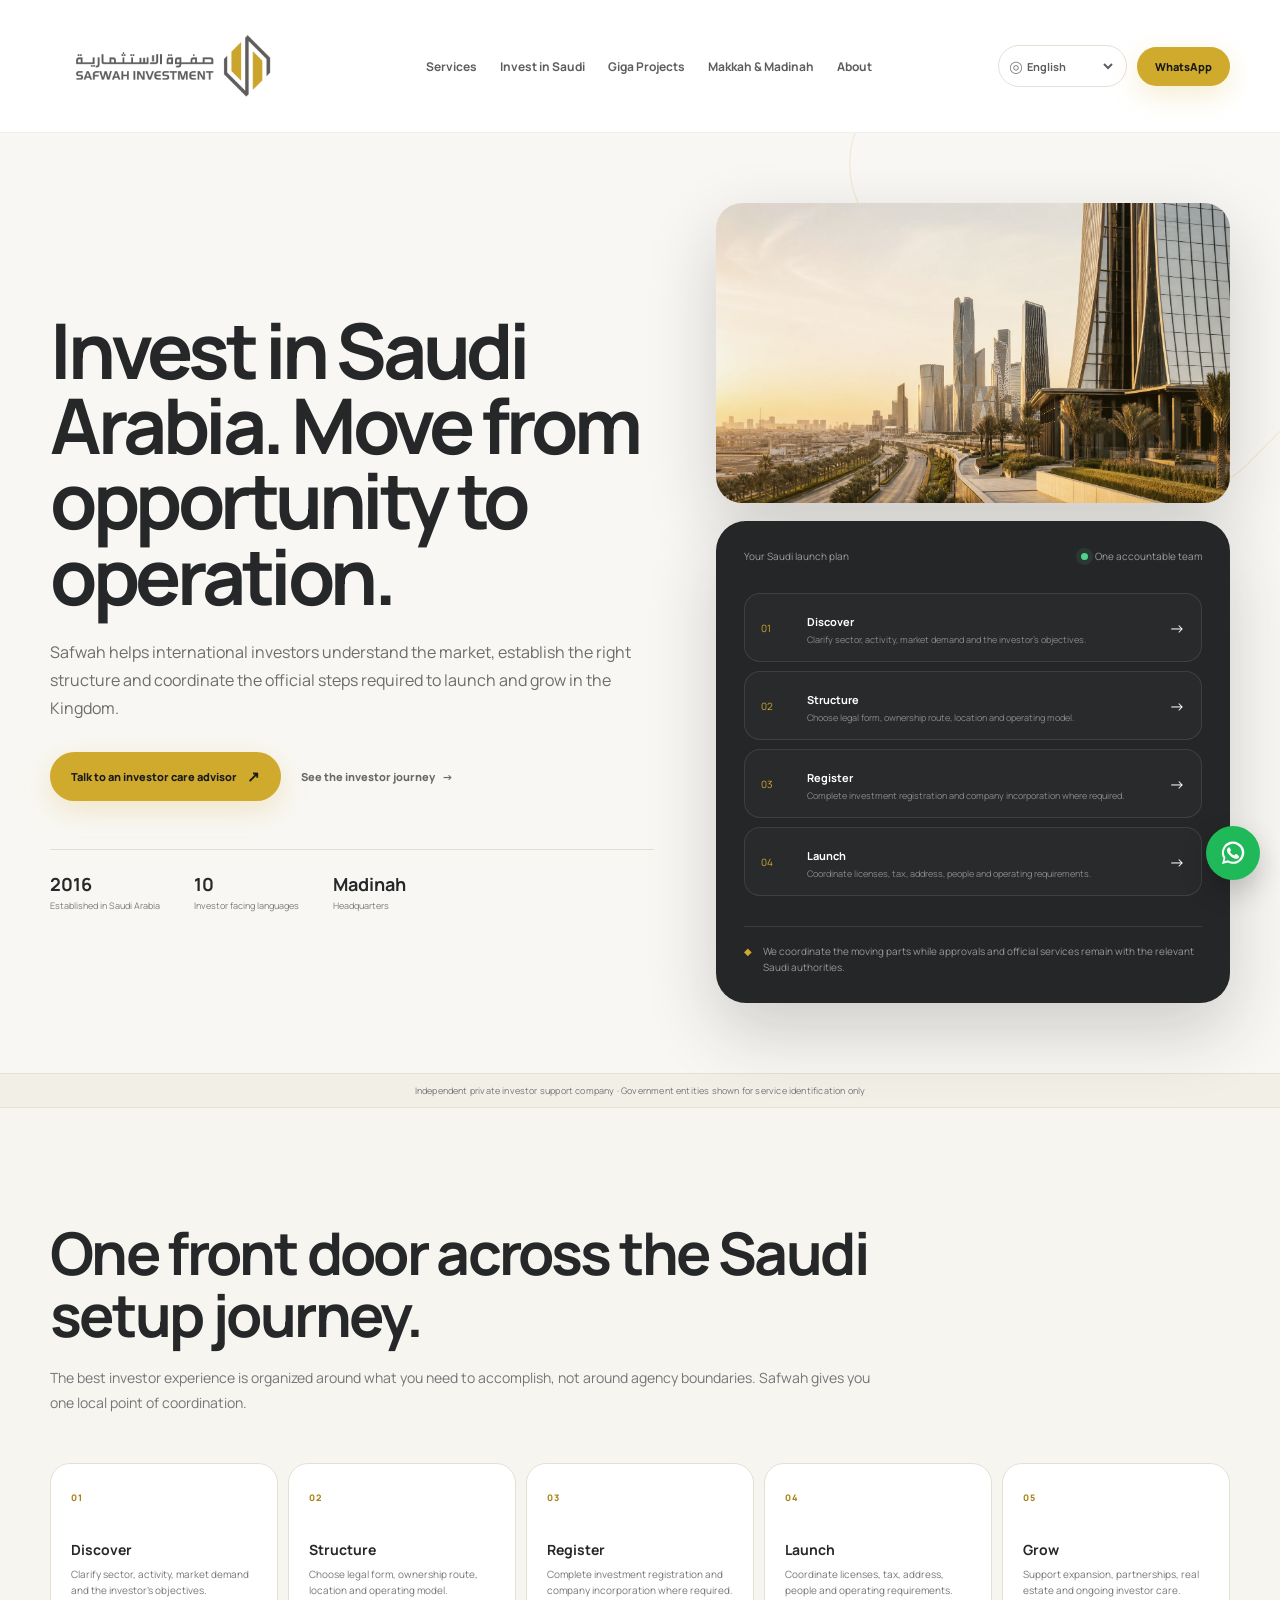
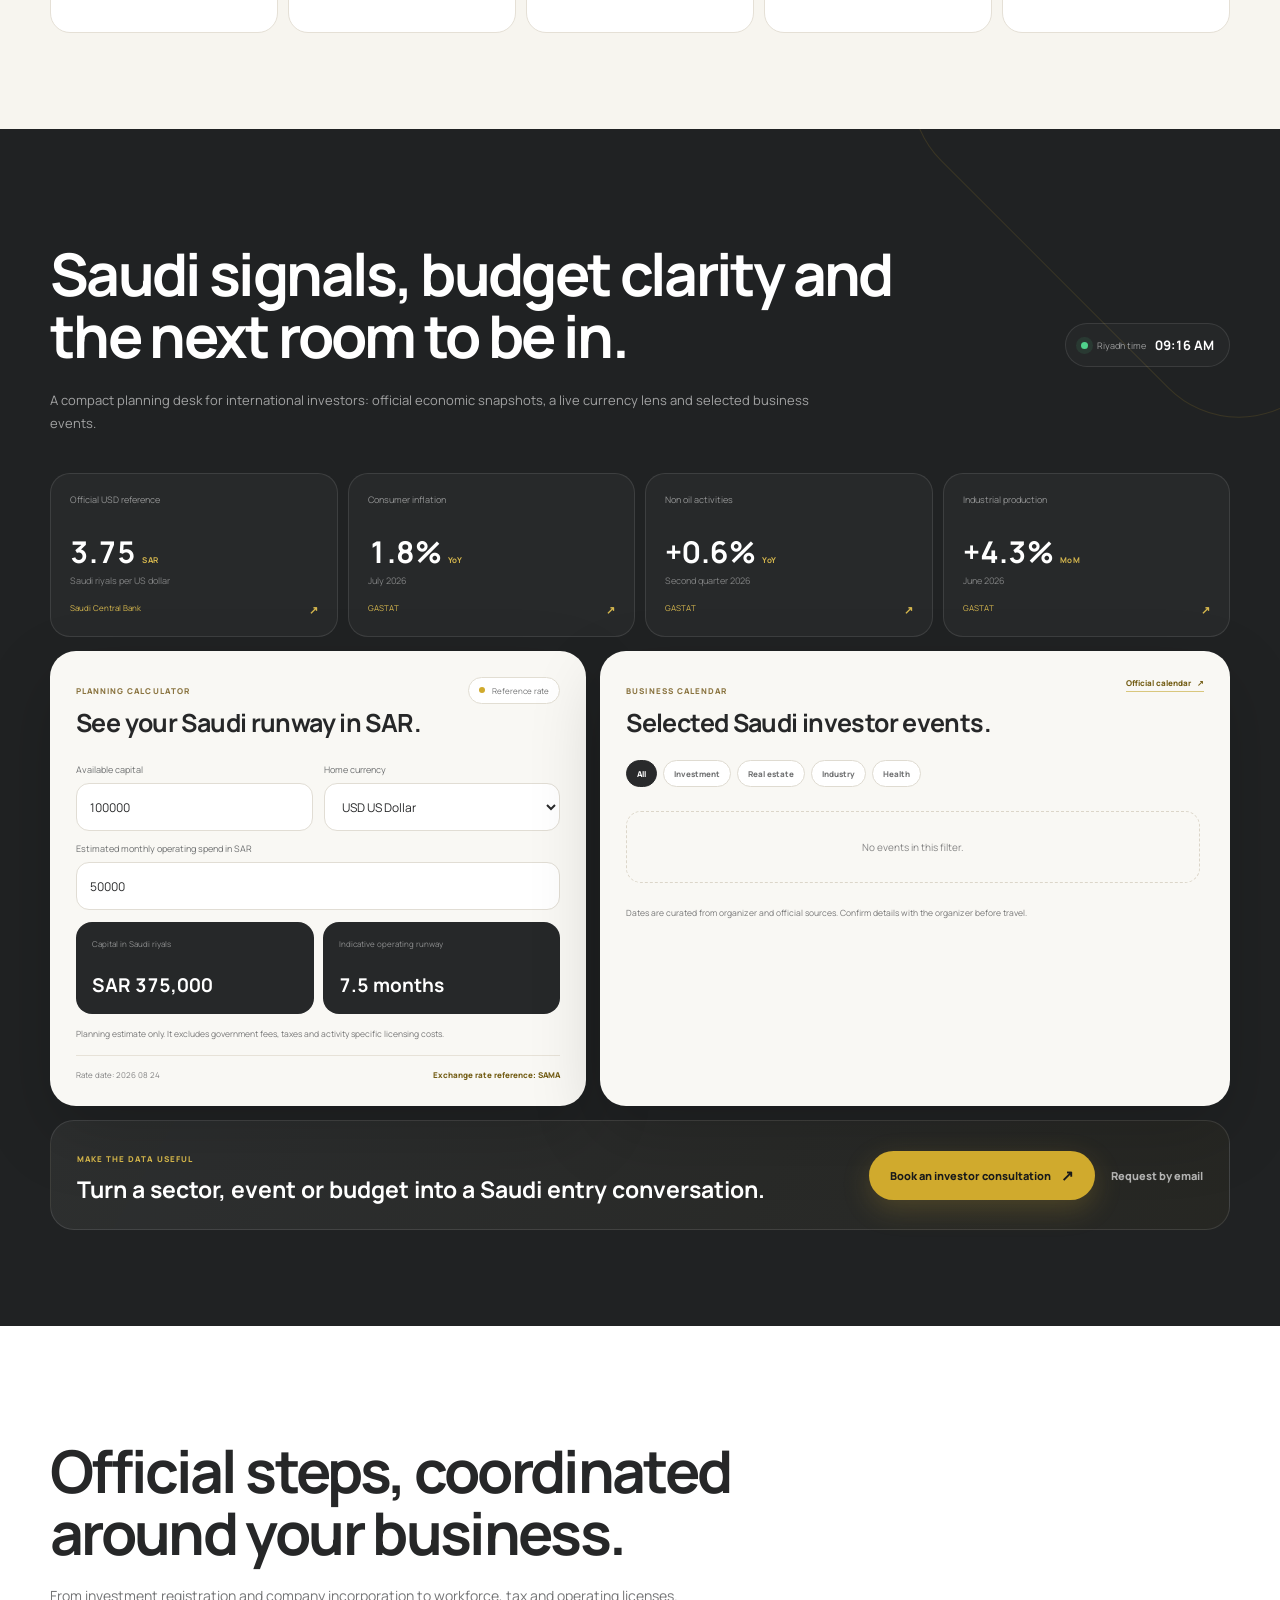
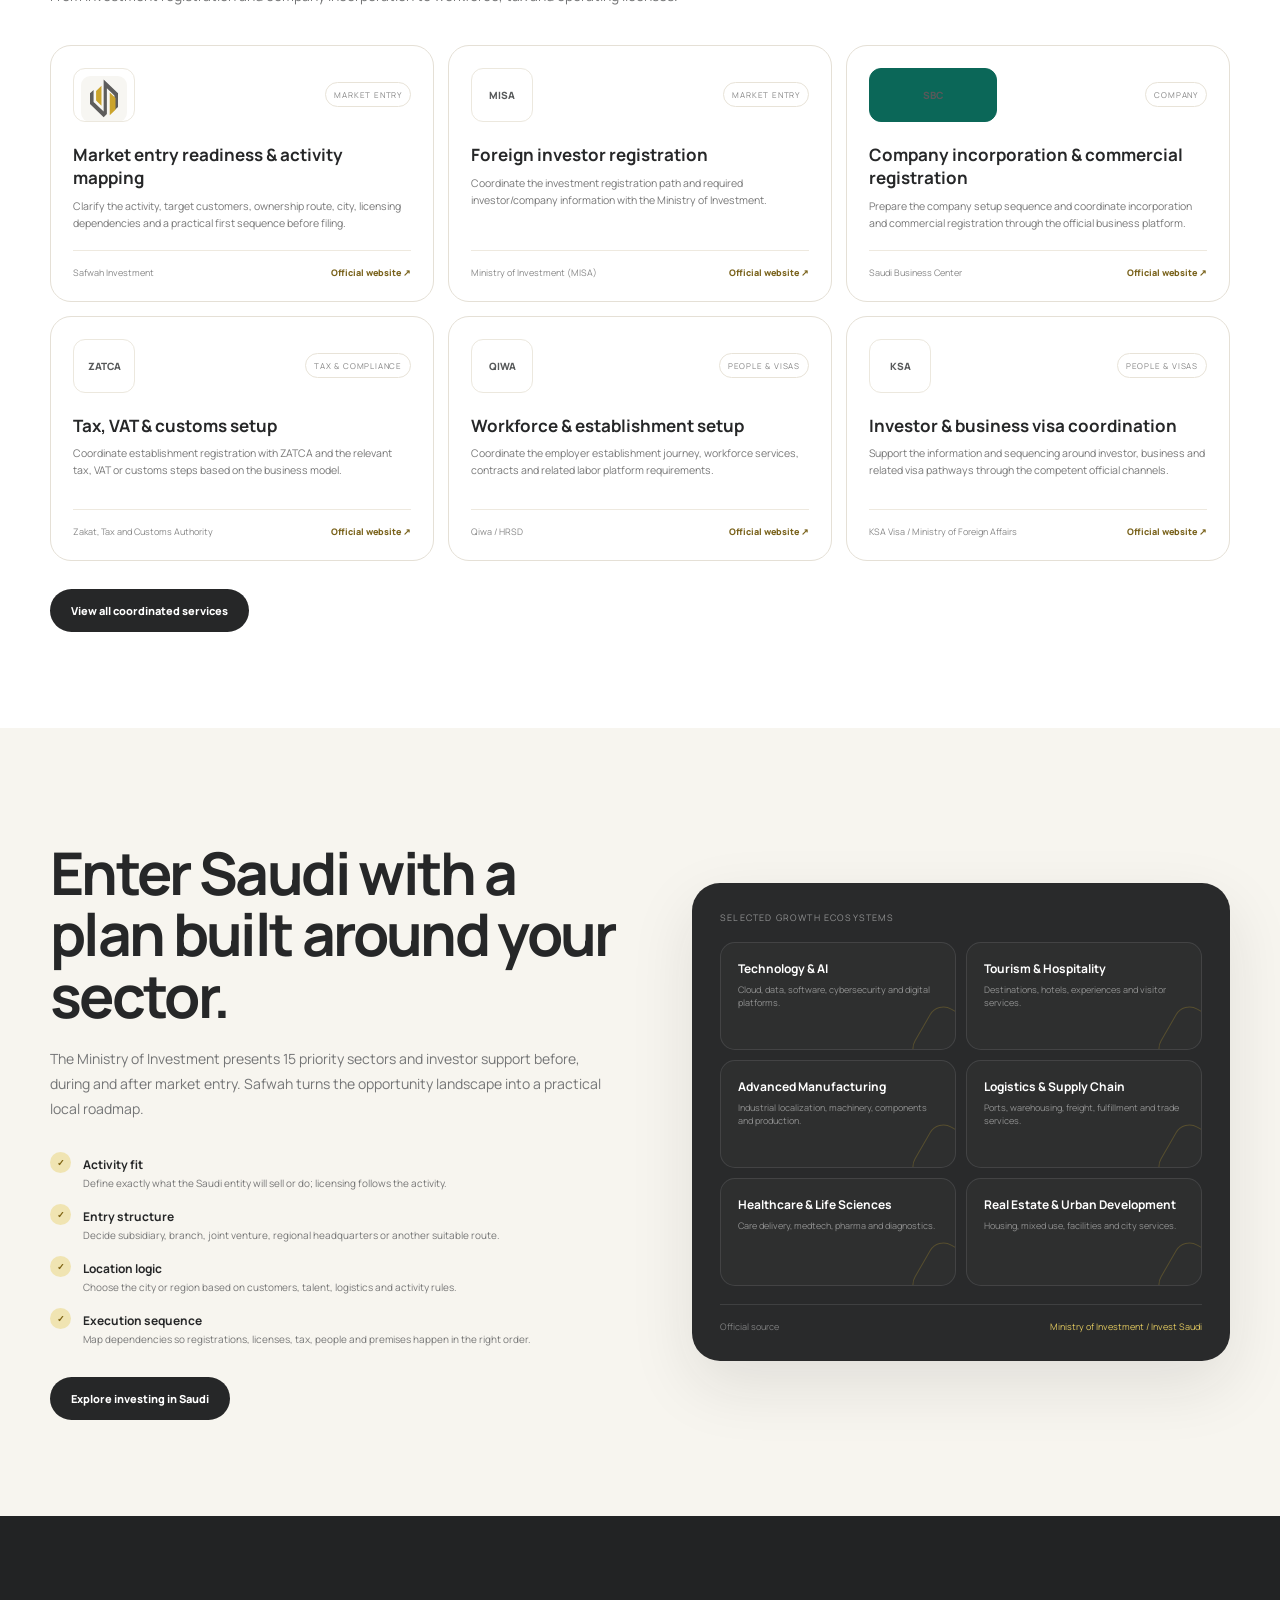
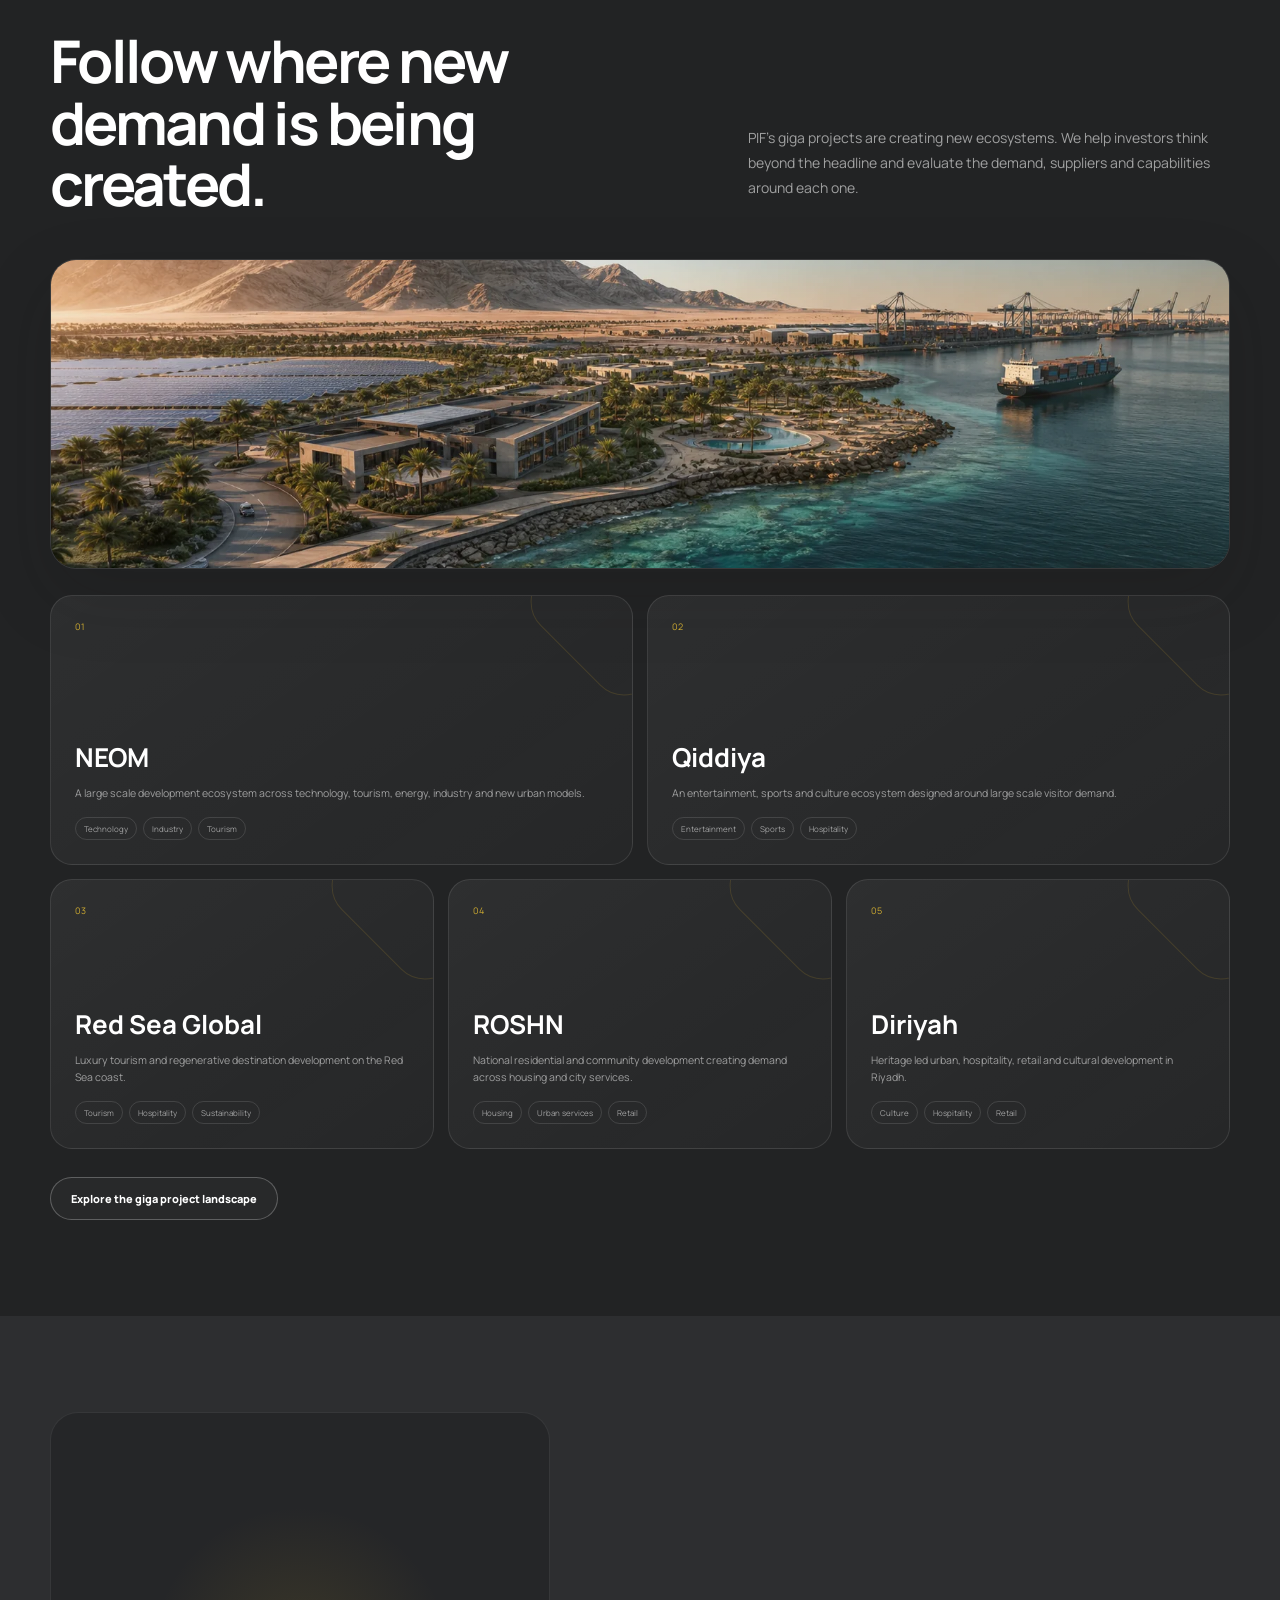
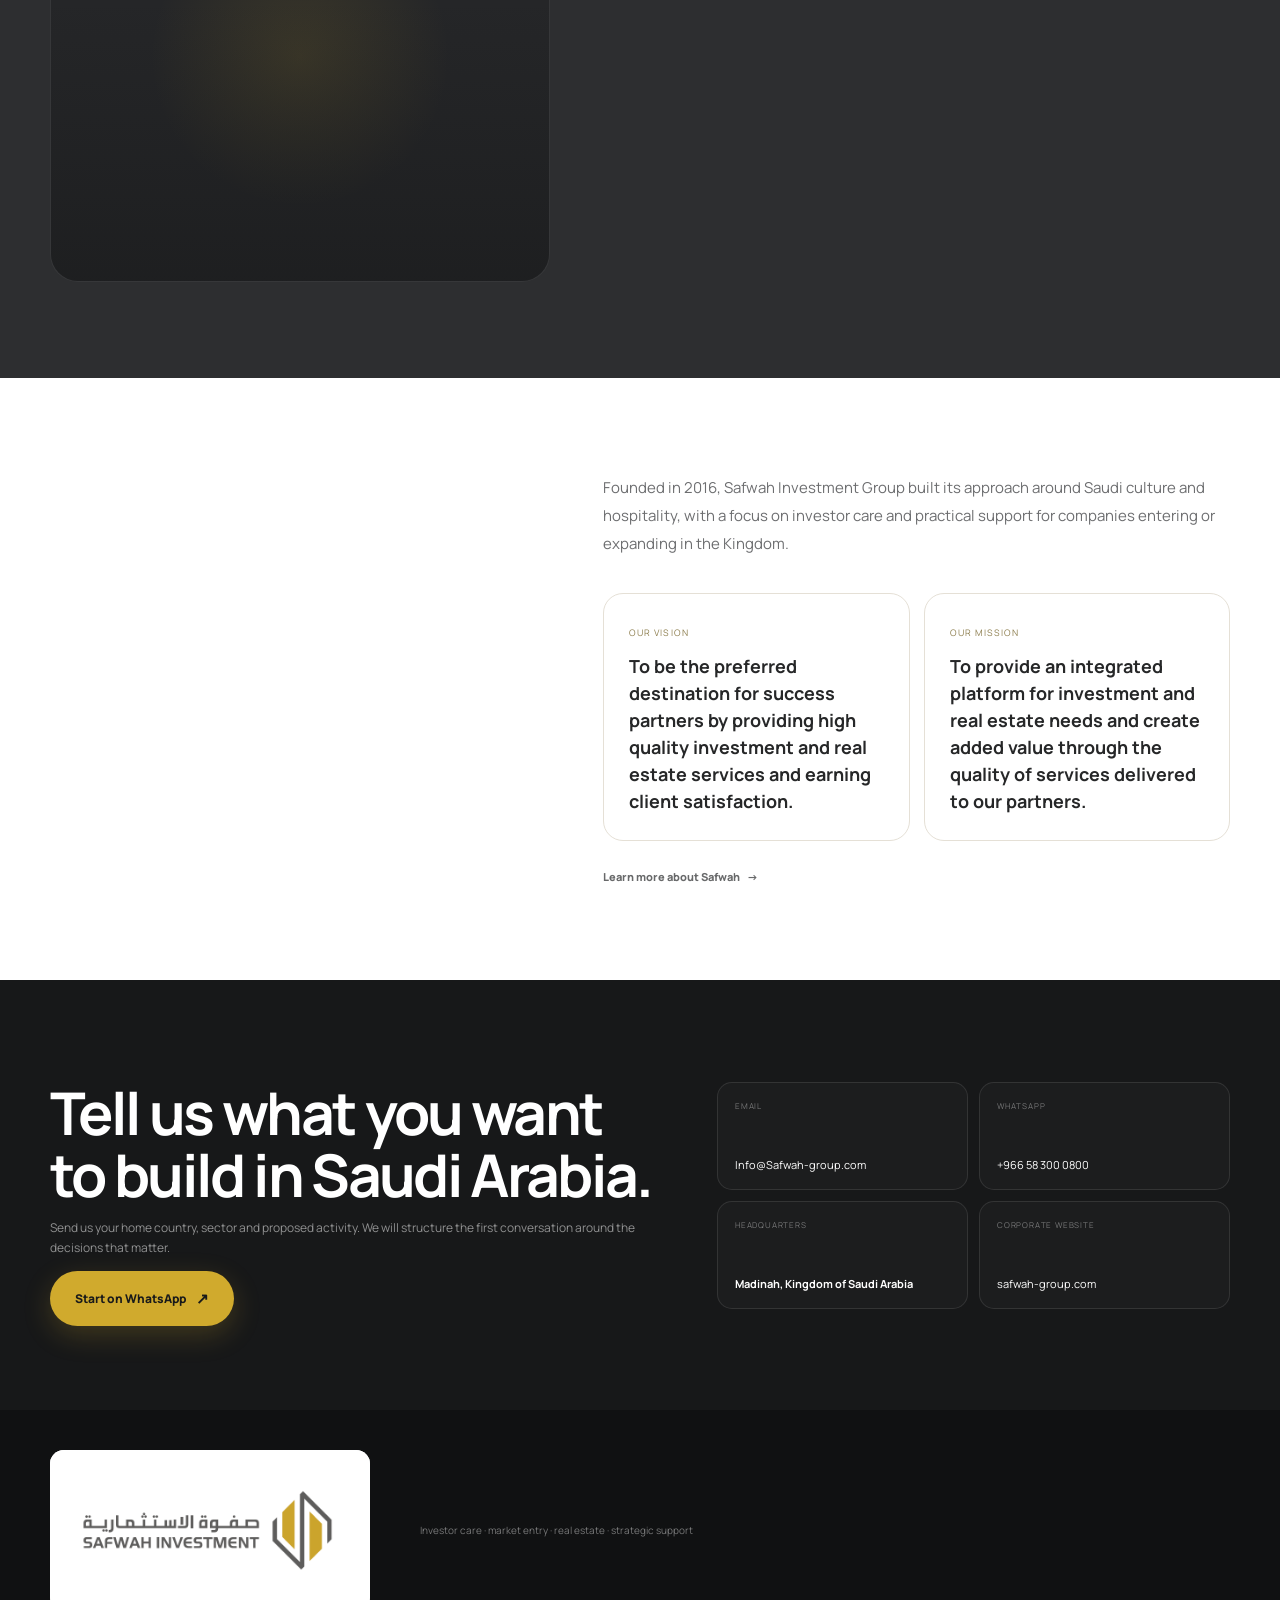
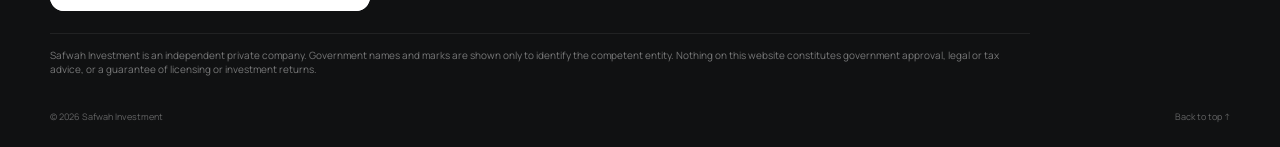
==== commit d48f4844: "Refresh Safwah assets in index.html" ====
--- a/index.html
+++ b/index.html
@@ -1,4 +1,4 @@
-<!doctype html><html lang="en" dir="ltr"><head><meta charset="utf-8"><meta name="viewport" content="width=device-width,initial-scale=1,viewport-fit=cover"><meta name="theme-color" content="#5e5d5c"><meta name="description" content="Safwah Investment helps international investors enter, establish and grow in Saudi Arabia through market-entry and investor-care support."><meta property="og:title" content="Safwah Investment — Saudi Market Entry"><meta property="og:description" content="Safwah Investment helps international investors enter, establish and grow in Saudi Arabia through market-entry and investor-care support."><meta property="og:type" content="website"><link rel="icon" type="image/svg+xml" href="assets/img/favicon.svg"><link rel="preconnect" href="https://fonts.googleapis.com"><link rel="preconnect" href="https://fonts.gstatic.com" crossorigin><link href="https://fonts.googleapis.com/css2?family=Manrope:wght@400;500;600;700;800&family=Noto+Kufi+Arabic:wght@400;500;600;700&display=swap" rel="stylesheet"><link rel="stylesheet" href="assets/css/styles.css"><title>Safwah Investment — Saudi Market Entry</title></head><body data-page="home"><a class="skip-link" href="#main">Skip to content</a>
+<!doctype html><html lang="en" dir="ltr"><head><meta charset="utf-8"><meta name="viewport" content="width=device-width,initial-scale=1,viewport-fit=cover"><meta name="theme-color" content="#5e5d5c"><meta name="description" content="Safwah Investment helps international investors enter, establish and grow in Saudi Arabia through market-entry and investor-care support."><meta property="og:title" content="Safwah Investment — Saudi Market Entry"><meta property="og:description" content="Safwah Investment helps international investors enter, establish and grow in Saudi Arabia through market-entry and investor-care support."><meta property="og:type" content="website"><link rel="icon" type="image/svg+xml" href="assets/img/favicon.svg"><link rel="preconnect" href="https://fonts.googleapis.com"><link rel="preconnect" href="https://fonts.gstatic.com" crossorigin><link href="https://fonts.googleapis.com/css2?family=Manrope:wght@400;500;600;700;800&family=Noto+Kufi+Arabic:wght@400;500;600;700&display=swap" rel="stylesheet"><link rel="stylesheet" href="assets/css/styles.css?v=20260824c"><title>Safwah Investment — Saudi Market Entry</title></head><body data-page="home"><a class="skip-link" href="#main">Skip to content</a>
 <header class="site-header" id="top"><div class="shell header-row">
 <a class="brand" href="index.html" aria-label="Safwah Investment"><img src="assets/img/safwah-logo-original.png?v=20260824b" alt="Safwah Investment" width="1456" height="732"></a>
 <nav class="desktop-nav" aria-label="Primary navigation"><a href="services.html" class="" data-i18n="nav.services">Services</a><a href="invest-saudi.html" class="" data-i18n="nav.invest">Invest in Saudi</a><a href="giga-projects.html" class="" data-i18n="nav.projects">Giga Projects</a><a href="haramain.html" class="" data-i18n="nav.haramain">Makkah & Madinah</a><a href="about.html" class="" data-i18n="nav.about">About</a></nav>
@@ -16,5 +16,5 @@
 <section class="section haramain-band"><div class="shell haramain-grid"><div class="haramain-art reveal"><img class="haramain-photo" src="assets/img/madinah-hospitality.webp" alt="Contemporary hospitality and visitor services in Madinah" width="1672" height="936" loading="lazy" decoding="async"><svg viewBox="0 0 720 470" fill="none" aria-hidden="true"><path d="M93 377h534M148 377V253h94v124M478 377V253h94v124M242 377V210h236v167M282 210v-56h156v56M319 154V91h82v63" stroke="#D0AA2D" stroke-width="4"/><path d="M309 91c15-32 37-48 51-48s37 16 51 48" stroke="#D0AA2D" stroke-width="4"/><path d="M120 377V181m480 196V181M103 181h34m446 0h34M111 167h18m462 0h18M119 153h2m478 0h2" stroke="#767779" stroke-width="4"/><path d="M120 153v-49m480 49v-49M112 104h16m464 0h16" stroke="#D0AA2D" stroke-width="4"/></svg></div><div class="haramain-copy reveal"><div class="eyebrow light"><span></span><span data-i18n="home.haramainEyebrow">Makkah & Madinah</span></div><h2 data-i18n="home.haramainTitle">Invest in services that improve the pilgrim journey.</h2><p data-i18n="home.haramainLead">Saudi Vision 2030’s Pilgrim Experience Program highlights private-sector opportunities across hospitality, mobility, health, technology and visitor services. Safwah’s home in Madinah gives this theme a natural place in our investor story.</p><p class="haramain-note" data-i18n="home.haramainNote">Rules can vary by activity and location, especially in Makkah and Madinah. Every opportunity must be assessed case by case.</p><a class="button button-gold" href="haramain.html" data-i18n="home.haramainCta">Explore Makkah & Madinah opportunities</a></div></div></section>
 <section class="section"><div class="shell about-grid"><div class="section-heading reveal"><div class="eyebrow"><span></span><span data-i18n="home.aboutEyebrow">Safwah Investment</span></div><h2 data-i18n="home.aboutTitle">Saudi roots. International investor mindset.</h2></div><div class="reveal"><p class="about-story" data-i18n="home.aboutStory">Founded in 2016, Safwah Investment Group built its approach around Saudi culture and hospitality, with a focus on investor care and practical support for companies entering or expanding in the Kingdom.</p><div class="statement-grid"><article class="statement-card"><span data-i18n="about.visionLabel">Our vision</span><h3 data-i18n="about.vision">To be the preferred destination for success partners by providing high-quality investment and real-estate services and earning client satisfaction.</h3></article><article class="statement-card"><span data-i18n="about.missionLabel">Our mission</span><h3 data-i18n="about.mission">To provide an integrated platform for investment and real-estate needs and create added value through the quality of services delivered to our partners.</h3></article></div><div class="page-actions"><a class="text-link" href="about.html"><span data-i18n="home.aboutCta">Learn more about Safwah</span><span>→</span></a></div></div></div></section></main><section class="contact-section"><div class="shell contact-grid"><div class="contact-copy reveal"><div class="eyebrow light"><span></span><span data-i18n="contact.eyebrow">Start your journey</span></div><h2 data-i18n="contact.title">Tell us what you want to build in Saudi Arabia.</h2><p data-i18n="contact.lead">Send us your home country, sector and proposed activity. We will structure the first conversation around the decisions that matter.</p><a class="button button-gold button-large" data-whatsapp href="#" target="_blank" rel="noopener"><span data-i18n="contact.cta">Start on WhatsApp</span><span class="arrow">↗</span></a></div><div class="contact-details reveal"><div><span data-i18n="contact.emailLabel">Email</span><a href="mailto:Info@Safwah-group.com">Info@Safwah-group.com</a></div><div><span data-i18n="contact.whatsappLabel">WhatsApp</span><a data-whatsapp href="#" target="_blank" rel="noopener">+966 58 300 0800</a></div><div><span data-i18n="contact.hqLabel">Headquarters</span><strong data-i18n="contact.hq">Madinah, Kingdom of Saudi Arabia</strong></div><div><span data-i18n="contact.websiteLabel">Corporate website</span><a href="https://safwah-group.com/" target="_blank" rel="noopener">safwah-group.com</a></div></div></div></section>
 <footer class="site-footer"><div class="shell footer-grid"><img src="assets/img/safwah-logo-original.png?v=20260824b" alt="Safwah Investment" class="footer-logo" width="1456" height="732"><p data-i18n="footer.copy">Investor care · market entry · real estate · strategic support</p><p class="footer-legal" data-i18n="footer.legal">Safwah Investment is an independent private company. Government names and marks are shown only to identify the competent entity. Nothing on this website constitutes government approval, legal or tax advice, or a guarantee of licensing or investment returns.</p><div class="footer-bottom"><span>© 2026 Safwah Investment</span><a href="#top" data-i18n="footer.back">Back to top ↑</a></div></div></footer>
-<a class="floating-whatsapp" data-whatsapp href="#" target="_blank" rel="noopener" aria-label="WhatsApp Safwah Investment"><svg viewBox="0 0 32 32" aria-hidden="true"><path d="M16 3a12.6 12.6 0 0 0-10.9 19L3.5 28.5l6.7-1.6A12.7 12.7 0 1 0 16 3Zm0 22.9a10.2 10.2 0 0 1-5.2-1.4l-.4-.2-4 .9 1-3.9-.3-.4a10.2 10.2 0 1 1 8.9 5Zm5.6-7.7c-.3-.2-1.8-.9-2.1-1-.3-.1-.5-.2-.7.2-.2.3-.8 1-1 1.2-.2.2-.4.2-.7.1-1.9-.9-3.2-1.7-4.4-3.8-.3-.5.3-.5.9-1.8.1-.2.1-.4 0-.6-.1-.2-.7-1.7-1-2.3-.3-.6-.5-.5-.7-.5h-.6c-.2 0-.6.1-.9.4-.3.3-1.2 1.2-1.2 2.9s1.2 3.4 1.4 3.6c.2.2 2.4 3.7 5.9 5.2.8.4 1.5.6 2 .7.8.3 1.6.2 2.2.1.7-.1 1.8-.7 2-1.4.3-.7.3-1.3.2-1.4-.1-.2-.3-.3-.6-.4Z"/></svg></a><script src="assets/js/app.js"></script><script src="assets/js/text-polish.js"></script><script src="assets/js/investor-hub.js"></script></body></html>
+<a class="floating-whatsapp" data-whatsapp href="#" target="_blank" rel="noopener" aria-label="WhatsApp Safwah Investment"><svg viewBox="0 0 32 32" aria-hidden="true"><path d="M16 3a12.6 12.6 0 0 0-10.9 19L3.5 28.5l6.7-1.6A12.7 12.7 0 1 0 16 3Zm0 22.9a10.2 10.2 0 0 1-5.2-1.4l-.4-.2-4 .9 1-3.9-.3-.4a10.2 10.2 0 1 1 8.9 5Zm5.6-7.7c-.3-.2-1.8-.9-2.1-1-.3-.1-.5-.2-.7.2-.2.3-.8 1-1 1.2-.2.2-.4.2-.7.1-1.9-.9-3.2-1.7-4.4-3.8-.3-.5.3-.5.9-1.8.1-.2.1-.4 0-.6-.1-.2-.7-1.7-1-2.3-.3-.6-.5-.5-.7-.5h-.6c-.2 0-.6.1-.9.4-.3.3-1.2 1.2-1.2 2.9s1.2 3.4 1.4 3.6c.2.2 2.4 3.7 5.9 5.2.8.4 1.5.6 2 .7.8.3 1.6.2 2.2.1.7-.1 1.8-.7 2-1.4.3-.7.3-1.3.2-1.4-.1-.2-.3-.3-.6-.4Z"/></svg></a><script src="assets/js/app.js"></script><script src="assets/js/text-polish.js?v=20260824c"></script><script src="assets/js/investor-hub.js"></script></body></html>
 
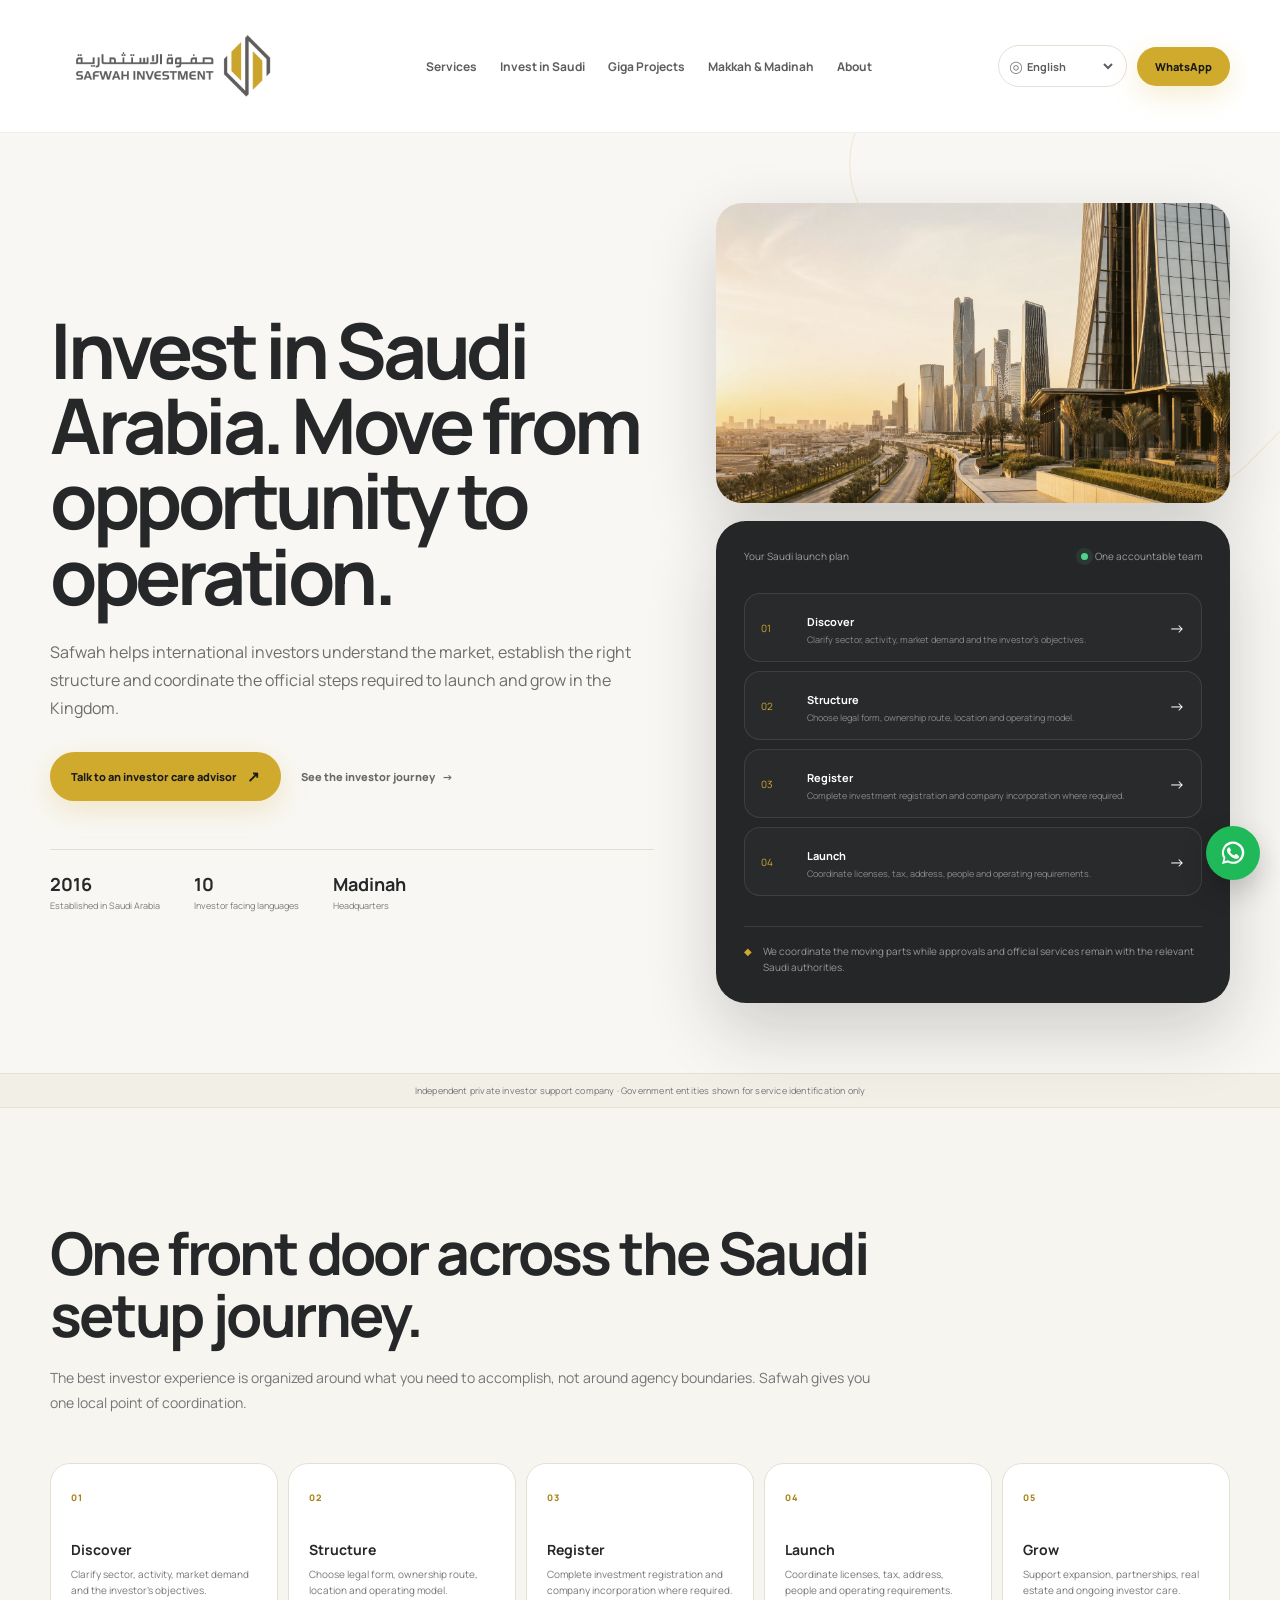
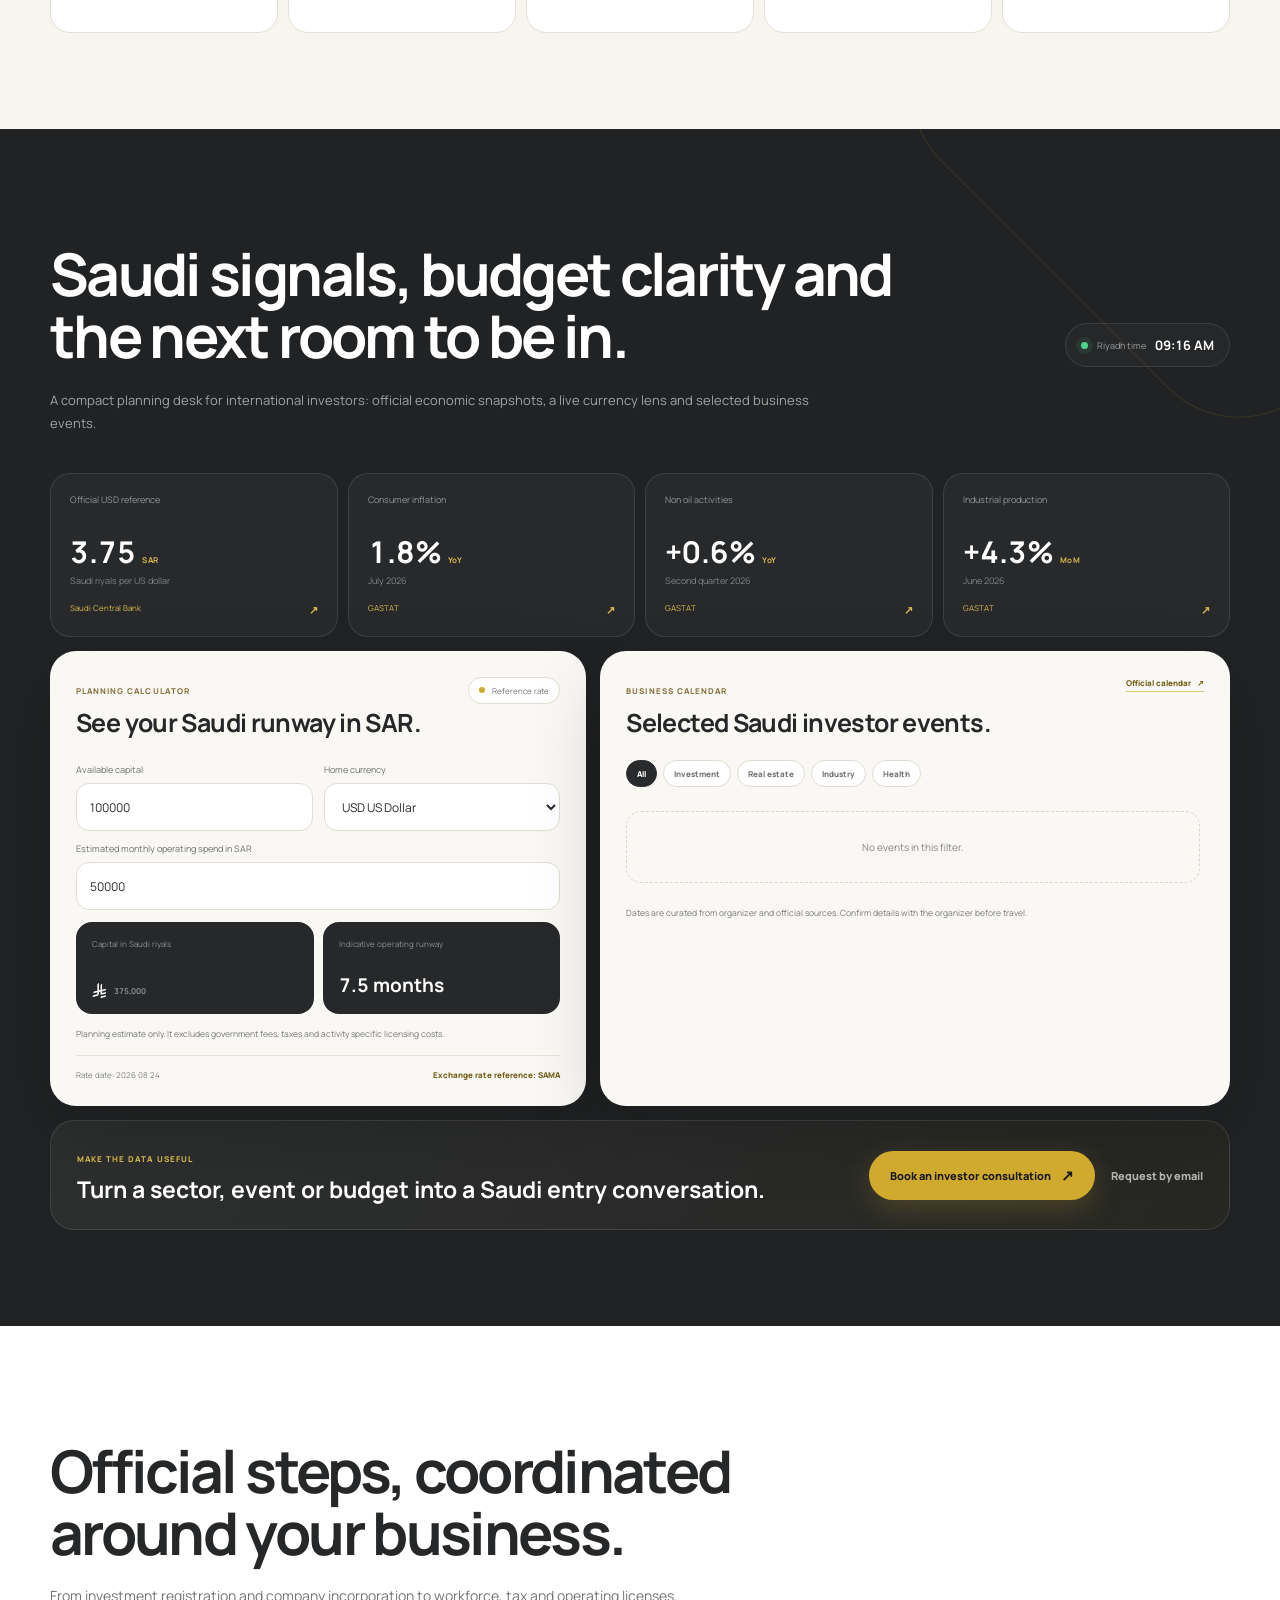
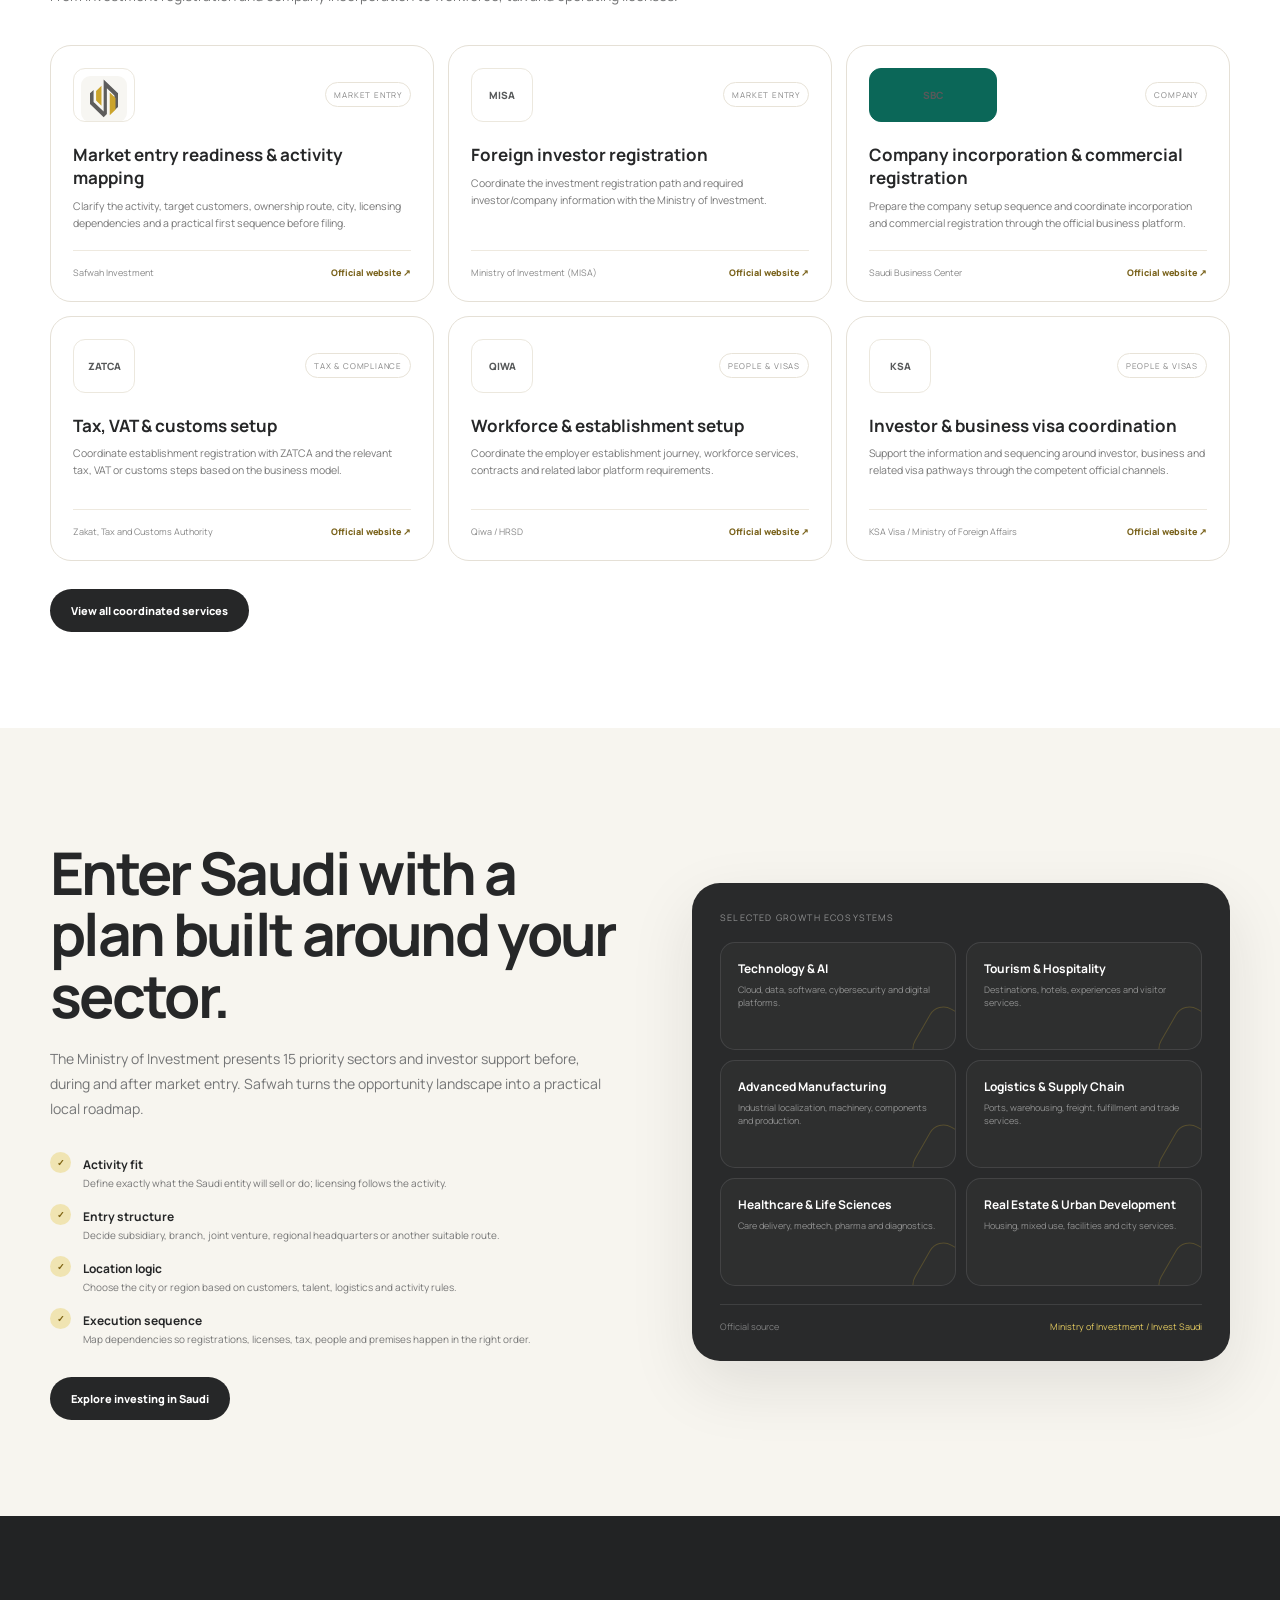
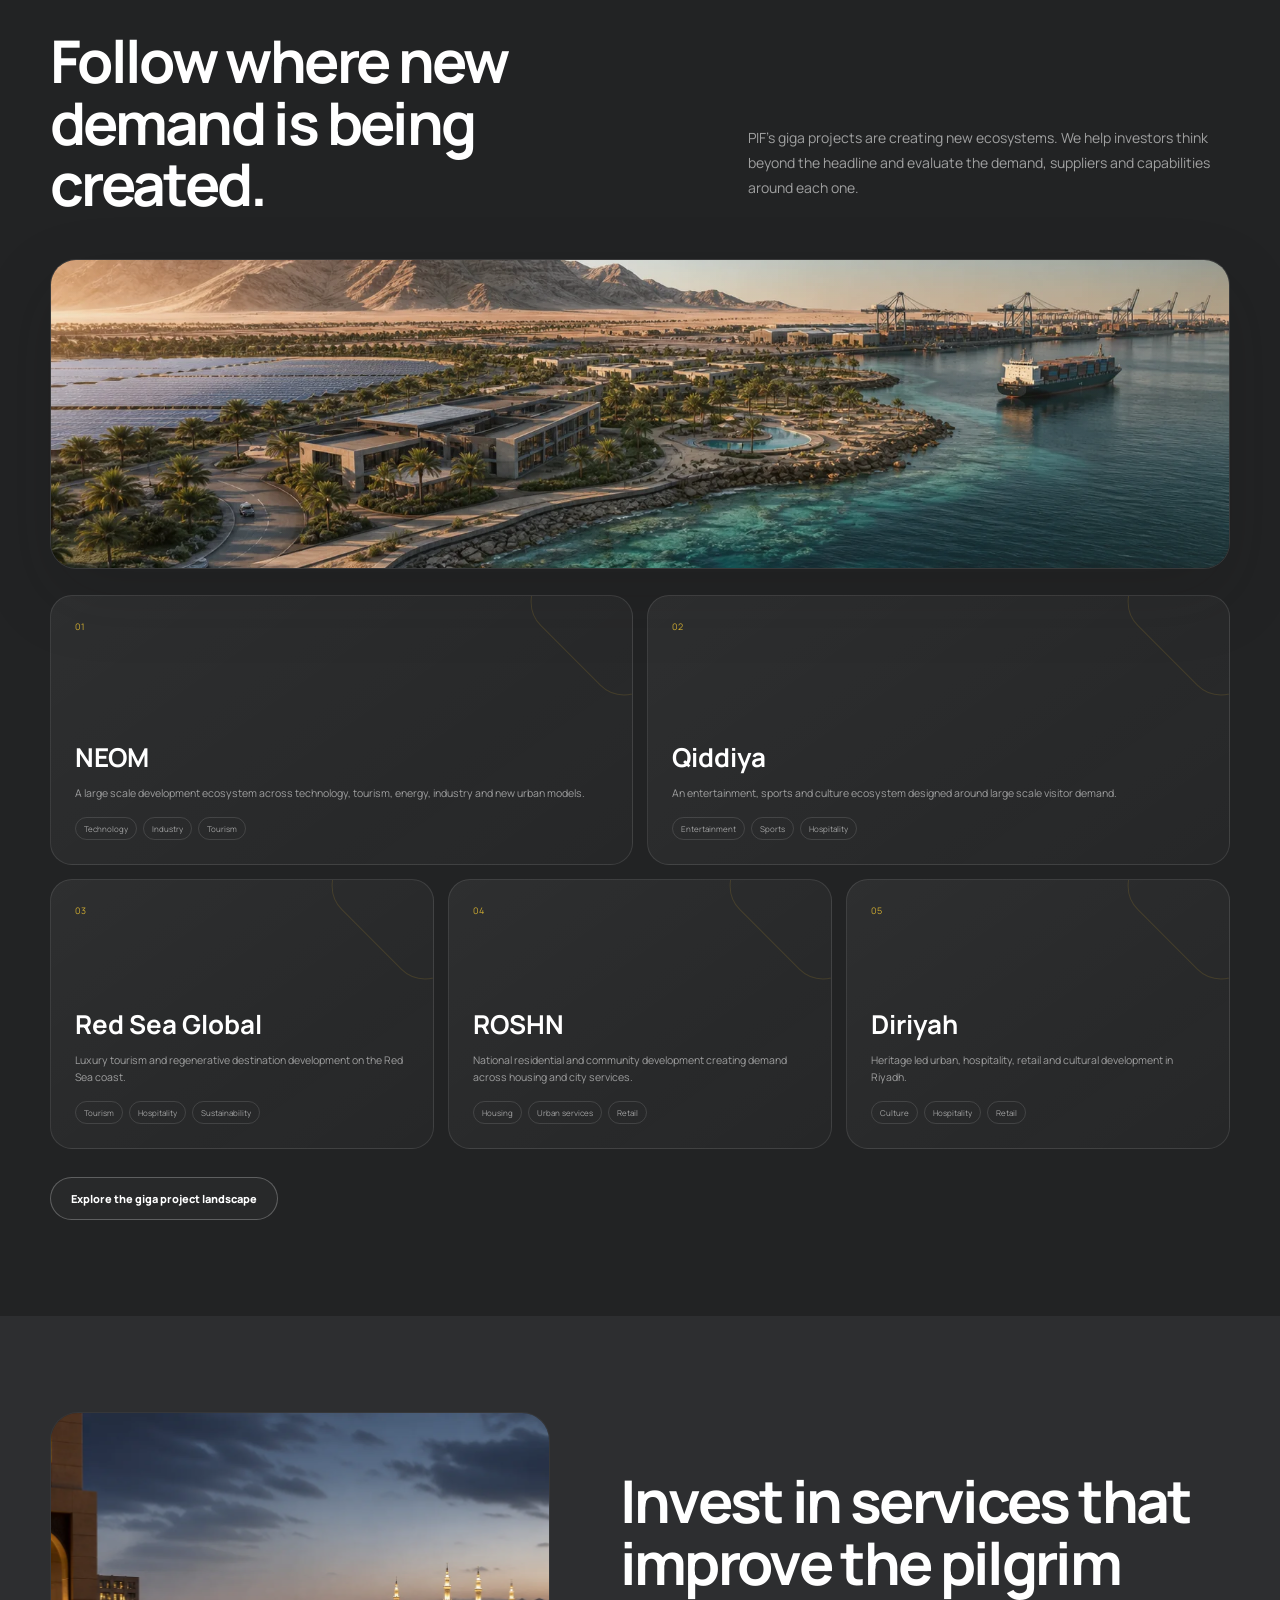
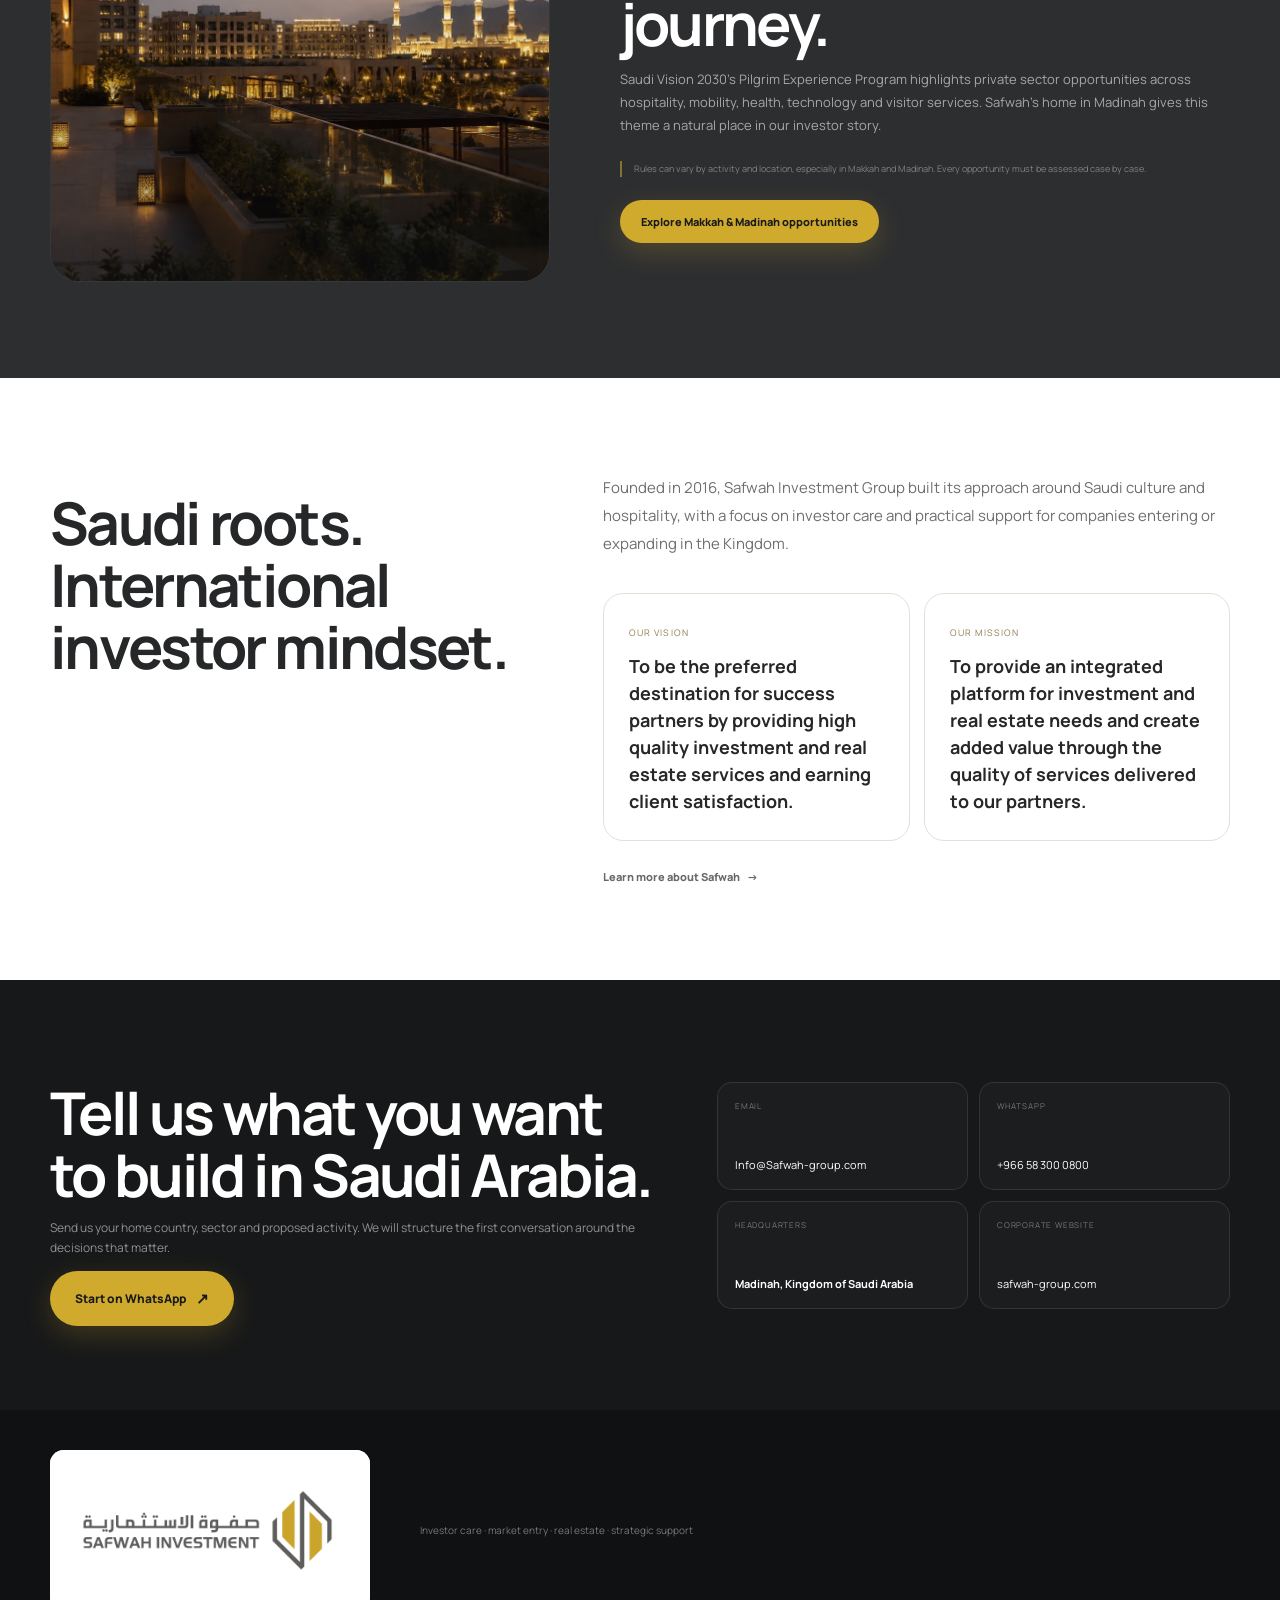
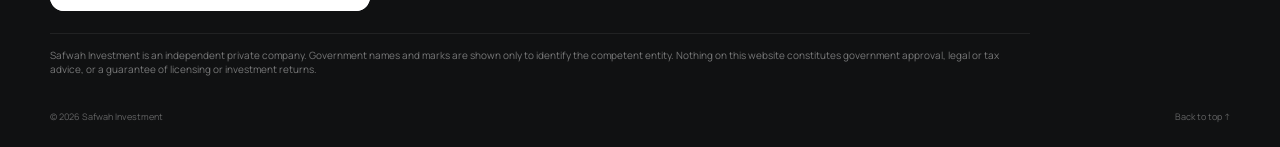
==== commit e988adaa: "Use Latin digits and Saudi riyal symbol" ====
--- a/index.html
+++ b/index.html
@@ -1,4 +1,4 @@
-<!doctype html><html lang="en" dir="ltr"><head><meta charset="utf-8"><meta name="viewport" content="width=device-width,initial-scale=1,viewport-fit=cover"><meta name="theme-color" content="#5e5d5c"><meta name="description" content="Safwah Investment helps international investors enter, establish and grow in Saudi Arabia through market-entry and investor-care support."><meta property="og:title" content="Safwah Investment — Saudi Market Entry"><meta property="og:description" content="Safwah Investment helps international investors enter, establish and grow in Saudi Arabia through market-entry and investor-care support."><meta property="og:type" content="website"><link rel="icon" type="image/svg+xml" href="assets/img/favicon.svg"><link rel="preconnect" href="https://fonts.googleapis.com"><link rel="preconnect" href="https://fonts.gstatic.com" crossorigin><link href="https://fonts.googleapis.com/css2?family=Manrope:wght@400;500;600;700;800&family=Noto+Kufi+Arabic:wght@400;500;600;700&display=swap" rel="stylesheet"><link rel="stylesheet" href="assets/css/styles.css?v=20260824c"><title>Safwah Investment — Saudi Market Entry</title></head><body data-page="home"><a class="skip-link" href="#main">Skip to content</a>
+<!doctype html><html lang="en" dir="ltr"><head><meta charset="utf-8"><meta name="viewport" content="width=device-width,initial-scale=1,viewport-fit=cover"><meta name="theme-color" content="#5e5d5c"><meta name="description" content="Safwah Investment helps international investors enter, establish and grow in Saudi Arabia through market-entry and investor-care support."><meta property="og:title" content="Safwah Investment — Saudi Market Entry"><meta property="og:description" content="Safwah Investment helps international investors enter, establish and grow in Saudi Arabia through market-entry and investor-care support."><meta property="og:type" content="website"><link rel="icon" type="image/svg+xml" href="assets/img/favicon.svg"><link rel="preconnect" href="https://fonts.googleapis.com"><link rel="preconnect" href="https://fonts.gstatic.com" crossorigin><link href="https://fonts.googleapis.com/css2?family=Manrope:wght@400;500;600;700;800&family=Noto+Kufi+Arabic:wght@400;500;600;700&display=swap" rel="stylesheet"><link rel="stylesheet" href="assets/css/styles.css?v=20260824d"><title>Safwah Investment — Saudi Market Entry</title></head><body data-page="home"><a class="skip-link" href="#main">Skip to content</a>
 <header class="site-header" id="top"><div class="shell header-row">
 <a class="brand" href="index.html" aria-label="Safwah Investment"><img src="assets/img/safwah-logo-original.png?v=20260824b" alt="Safwah Investment" width="1456" height="732"></a>
 <nav class="desktop-nav" aria-label="Primary navigation"><a href="services.html" class="" data-i18n="nav.services">Services</a><a href="invest-saudi.html" class="" data-i18n="nav.invest">Invest in Saudi</a><a href="giga-projects.html" class="" data-i18n="nav.projects">Giga Projects</a><a href="haramain.html" class="" data-i18n="nav.haramain">Makkah & Madinah</a><a href="about.html" class="" data-i18n="nav.about">About</a></nav>
@@ -16,5 +16,4 @@
 <section class="section haramain-band"><div class="shell haramain-grid"><div class="haramain-art reveal"><img class="haramain-photo" src="assets/img/madinah-hospitality.webp" alt="Contemporary hospitality and visitor services in Madinah" width="1672" height="936" loading="lazy" decoding="async"><svg viewBox="0 0 720 470" fill="none" aria-hidden="true"><path d="M93 377h534M148 377V253h94v124M478 377V253h94v124M242 377V210h236v167M282 210v-56h156v56M319 154V91h82v63" stroke="#D0AA2D" stroke-width="4"/><path d="M309 91c15-32 37-48 51-48s37 16 51 48" stroke="#D0AA2D" stroke-width="4"/><path d="M120 377V181m480 196V181M103 181h34m446 0h34M111 167h18m462 0h18M119 153h2m478 0h2" stroke="#767779" stroke-width="4"/><path d="M120 153v-49m480 49v-49M112 104h16m464 0h16" stroke="#D0AA2D" stroke-width="4"/></svg></div><div class="haramain-copy reveal"><div class="eyebrow light"><span></span><span data-i18n="home.haramainEyebrow">Makkah & Madinah</span></div><h2 data-i18n="home.haramainTitle">Invest in services that improve the pilgrim journey.</h2><p data-i18n="home.haramainLead">Saudi Vision 2030’s Pilgrim Experience Program highlights private-sector opportunities across hospitality, mobility, health, technology and visitor services. Safwah’s home in Madinah gives this theme a natural place in our investor story.</p><p class="haramain-note" data-i18n="home.haramainNote">Rules can vary by activity and location, especially in Makkah and Madinah. Every opportunity must be assessed case by case.</p><a class="button button-gold" href="haramain.html" data-i18n="home.haramainCta">Explore Makkah & Madinah opportunities</a></div></div></section>
 <section class="section"><div class="shell about-grid"><div class="section-heading reveal"><div class="eyebrow"><span></span><span data-i18n="home.aboutEyebrow">Safwah Investment</span></div><h2 data-i18n="home.aboutTitle">Saudi roots. International investor mindset.</h2></div><div class="reveal"><p class="about-story" data-i18n="home.aboutStory">Founded in 2016, Safwah Investment Group built its approach around Saudi culture and hospitality, with a focus on investor care and practical support for companies entering or expanding in the Kingdom.</p><div class="statement-grid"><article class="statement-card"><span data-i18n="about.visionLabel">Our vision</span><h3 data-i18n="about.vision">To be the preferred destination for success partners by providing high-quality investment and real-estate services and earning client satisfaction.</h3></article><article class="statement-card"><span data-i18n="about.missionLabel">Our mission</span><h3 data-i18n="about.mission">To provide an integrated platform for investment and real-estate needs and create added value through the quality of services delivered to our partners.</h3></article></div><div class="page-actions"><a class="text-link" href="about.html"><span data-i18n="home.aboutCta">Learn more about Safwah</span><span>→</span></a></div></div></div></section></main><section class="contact-section"><div class="shell contact-grid"><div class="contact-copy reveal"><div class="eyebrow light"><span></span><span data-i18n="contact.eyebrow">Start your journey</span></div><h2 data-i18n="contact.title">Tell us what you want to build in Saudi Arabia.</h2><p data-i18n="contact.lead">Send us your home country, sector and proposed activity. We will structure the first conversation around the decisions that matter.</p><a class="button button-gold button-large" data-whatsapp href="#" target="_blank" rel="noopener"><span data-i18n="contact.cta">Start on WhatsApp</span><span class="arrow">↗</span></a></div><div class="contact-details reveal"><div><span data-i18n="contact.emailLabel">Email</span><a href="mailto:Info@Safwah-group.com">Info@Safwah-group.com</a></div><div><span data-i18n="contact.whatsappLabel">WhatsApp</span><a data-whatsapp href="#" target="_blank" rel="noopener">+966 58 300 0800</a></div><div><span data-i18n="contact.hqLabel">Headquarters</span><strong data-i18n="contact.hq">Madinah, Kingdom of Saudi Arabia</strong></div><div><span data-i18n="contact.websiteLabel">Corporate website</span><a href="https://safwah-group.com/" target="_blank" rel="noopener">safwah-group.com</a></div></div></div></section>
 <footer class="site-footer"><div class="shell footer-grid"><img src="assets/img/safwah-logo-original.png?v=20260824b" alt="Safwah Investment" class="footer-logo" width="1456" height="732"><p data-i18n="footer.copy">Investor care · market entry · real estate · strategic support</p><p class="footer-legal" data-i18n="footer.legal">Safwah Investment is an independent private company. Government names and marks are shown only to identify the competent entity. Nothing on this website constitutes government approval, legal or tax advice, or a guarantee of licensing or investment returns.</p><div class="footer-bottom"><span>© 2026 Safwah Investment</span><a href="#top" data-i18n="footer.back">Back to top ↑</a></div></div></footer>
-<a class="floating-whatsapp" data-whatsapp href="#" target="_blank" rel="noopener" aria-label="WhatsApp Safwah Investment"><svg viewBox="0 0 32 32" aria-hidden="true"><path d="M16 3a12.6 12.6 0 0 0-10.9 19L3.5 28.5l6.7-1.6A12.7 12.7 0 1 0 16 3Zm0 22.9a10.2 10.2 0 0 1-5.2-1.4l-.4-.2-4 .9 1-3.9-.3-.4a10.2 10.2 0 1 1 8.9 5Zm5.6-7.7c-.3-.2-1.8-.9-2.1-1-.3-.1-.5-.2-.7.2-.2.3-.8 1-1 1.2-.2.2-.4.2-.7.1-1.9-.9-3.2-1.7-4.4-3.8-.3-.5.3-.5.9-1.8.1-.2.1-.4 0-.6-.1-.2-.7-1.7-1-2.3-.3-.6-.5-.5-.7-.5h-.6c-.2 0-.6.1-.9.4-.3.3-1.2 1.2-1.2 2.9s1.2 3.4 1.4 3.6c.2.2 2.4 3.7 5.9 5.2.8.4 1.5.6 2 .7.8.3 1.6.2 2.2.1.7-.1 1.8-.7 2-1.4.3-.7.3-1.3.2-1.4-.1-.2-.3-.3-.6-.4Z"/></svg></a><script src="assets/js/app.js"></script><script src="assets/js/text-polish.js?v=20260824c"></script><script src="assets/js/investor-hub.js"></script></body></html>
-
+<a class="floating-whatsapp" data-whatsapp href="#" target="_blank" rel="noopener" aria-label="WhatsApp Safwah Investment"><svg viewBox="0 0 32 32" aria-hidden="true"><path d="M16 3a12.6 12.6 0 0 0-10.9 19L3.5 28.5l6.7-1.6A12.7 12.7 0 1 0 16 3Zm0 22.9a10.2 10.2 0 0 1-5.2-1.4l-.4-.2-4 .9 1-3.9-.3-.4a10.2 10.2 0 1 1 8.9 5Zm5.6-7.7c-.3-.2-1.8-.9-2.1-1-.3-.1-.5-.2-.7.2-.2.3-.8 1-1 1.2-.2.2-.4.2-.7.1-1.9-.9-3.2-1.7-4.4-3.8-.3-.5.3-.5.9-1.8.1-.2.1-.4 0-.6-.1-.2-.7-1.7-1-2.3-.3-.6-.5-.5-.7-.5h-.6c-.2 0-.6.1-.9.4-.3.3-1.2 1.2-1.2 2.9s1.2 3.4 1.4 3.6c.2.2 2.4 3.7 5.9 5.2.8.4 1.5.6 2 .7.8.3 1.6.2 2.2.1.7-.1 1.8-.7 2-1.4.3-.7.3-1.3.2-1.4-.1-.2-.3-.3-.6-.4Z"/></svg></a><script src="assets/js/app.js"></script><script src="assets/js/text-polish.js?v=20260824d"></script><script src="assets/js/investor-hub.js?v=20260824d"></script></body></html>
--- a/assets/css/styles.css
+++ b/assets/css/styles.css
@@ -86,7 +86,7 @@
 .hub-results{display:grid;grid-template-columns:1fr 1fr;gap:9px;margin-top:12px}
 .hub-results>div{border-radius:16px;padding:16px;background:#262829;color:#fff;min-height:92px;display:flex;flex-direction:column;justify-content:space-between}
 .hub-results span{font-size:8px;color:rgba(255,255,255,.48)}
-.hub-results strong{font-size:19px;font-variant-numeric:tabular-nums}
+.hub-results strong{font-size:19px;font-variant-numeric:tabular-nums}.hub-results strong#capitalSar{display:flex;align-items:center;gap:7px;direction:ltr}.riyal-symbol{width:.78em;height:.78em;object-fit:contain;filter:invert(1);flex:none}
 .hub-note{font-size:8.5px;line-height:1.55;color:#777;margin:14px 0 0}
 .hub-source{border-top:1px solid #e7e2d8;padding-top:13px;margin-top:14px;display:flex;justify-content:space-between;gap:12px;font-size:8px;color:#828282}
 .hub-source a{color:#745e16;font-weight:800;text-align:end}
@@ -119,4 +119,3 @@
 
 /* Safwah editorial rule: no decorative dash before small headings. */
 .eyebrow>span:first-child{display:none}
-
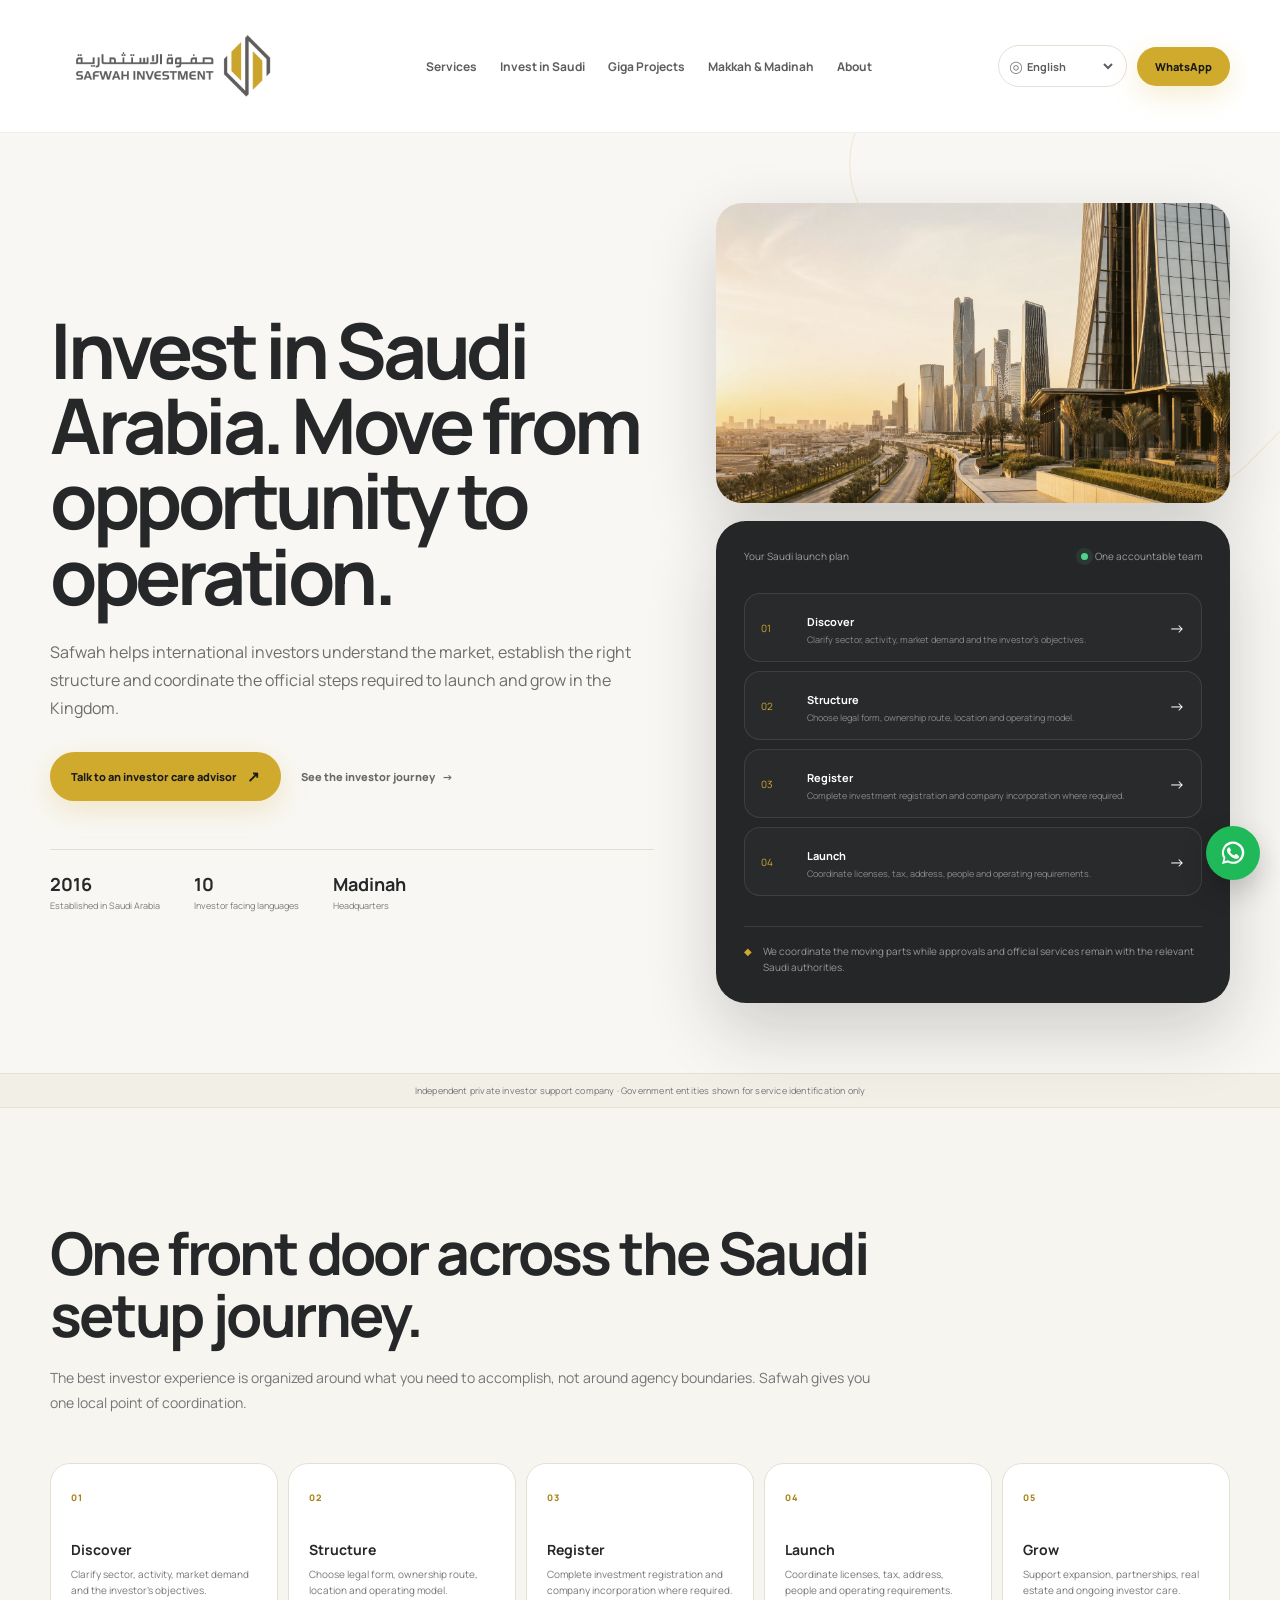
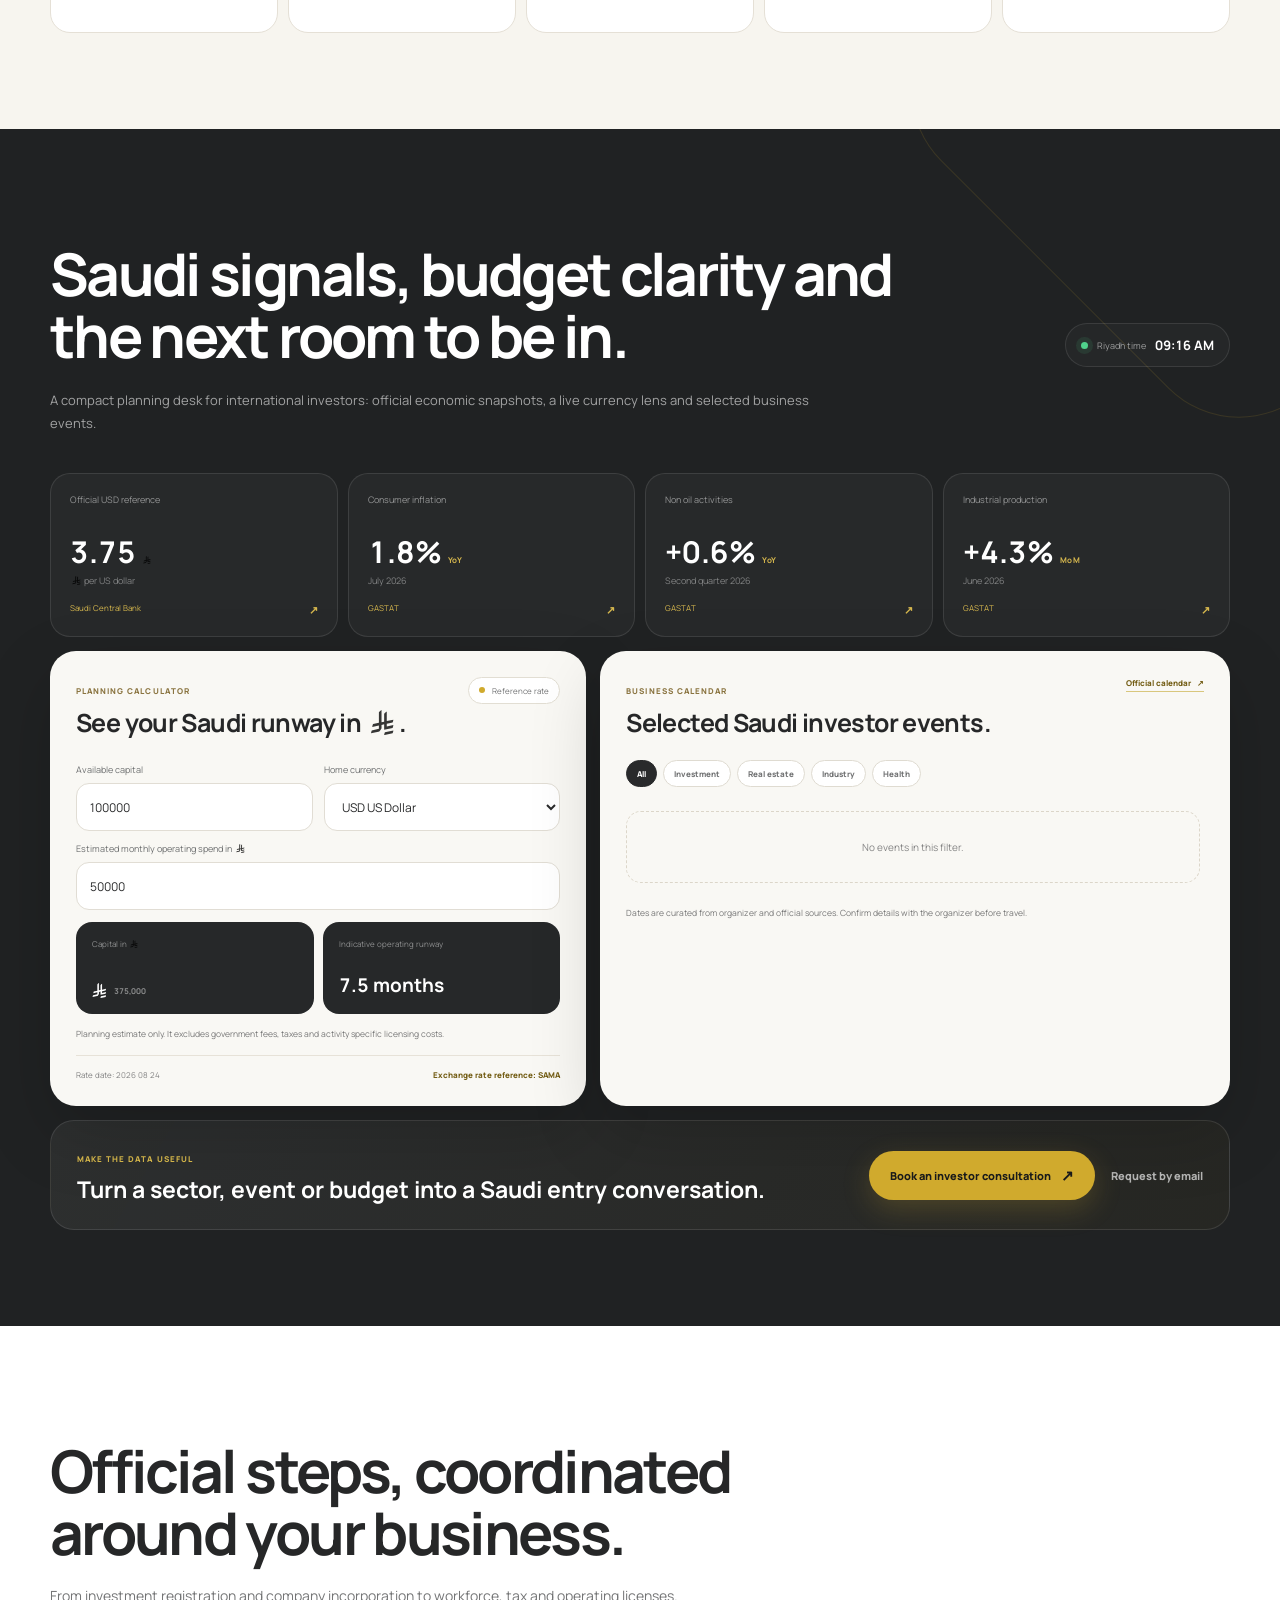
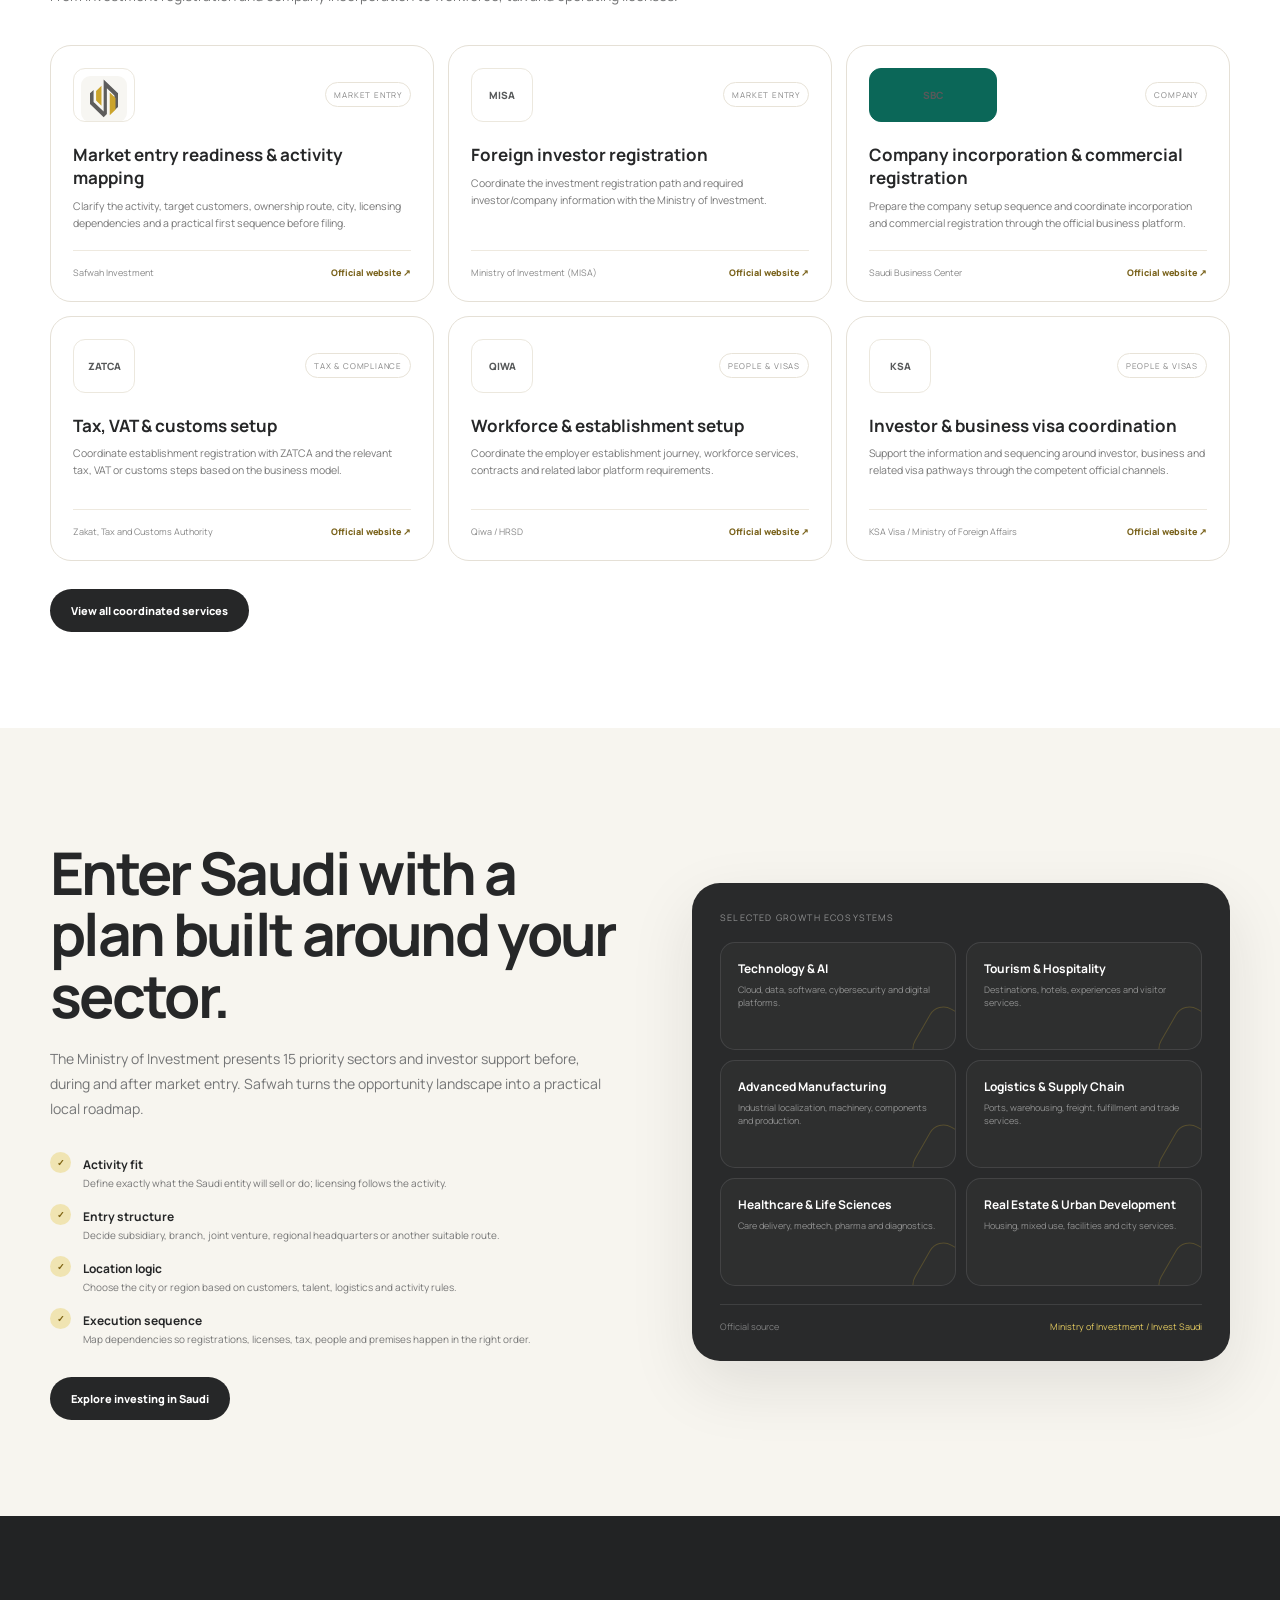
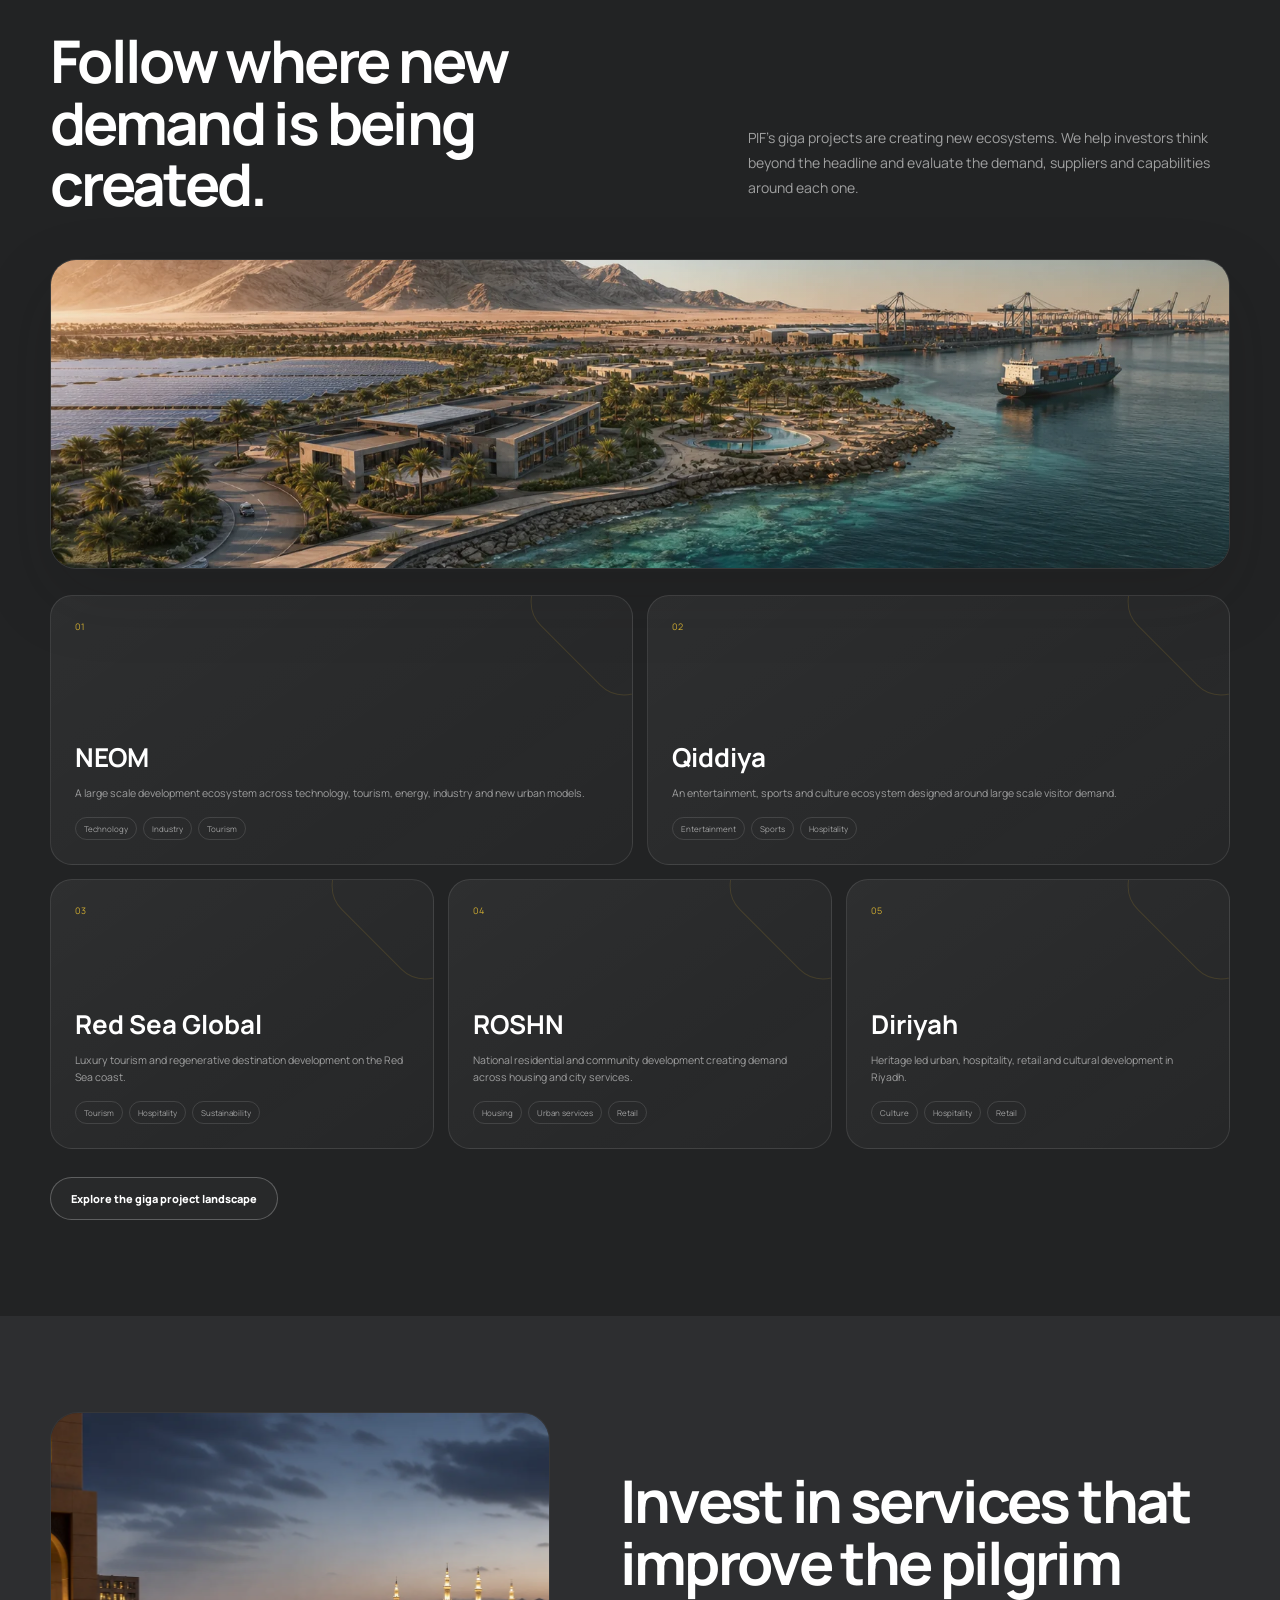
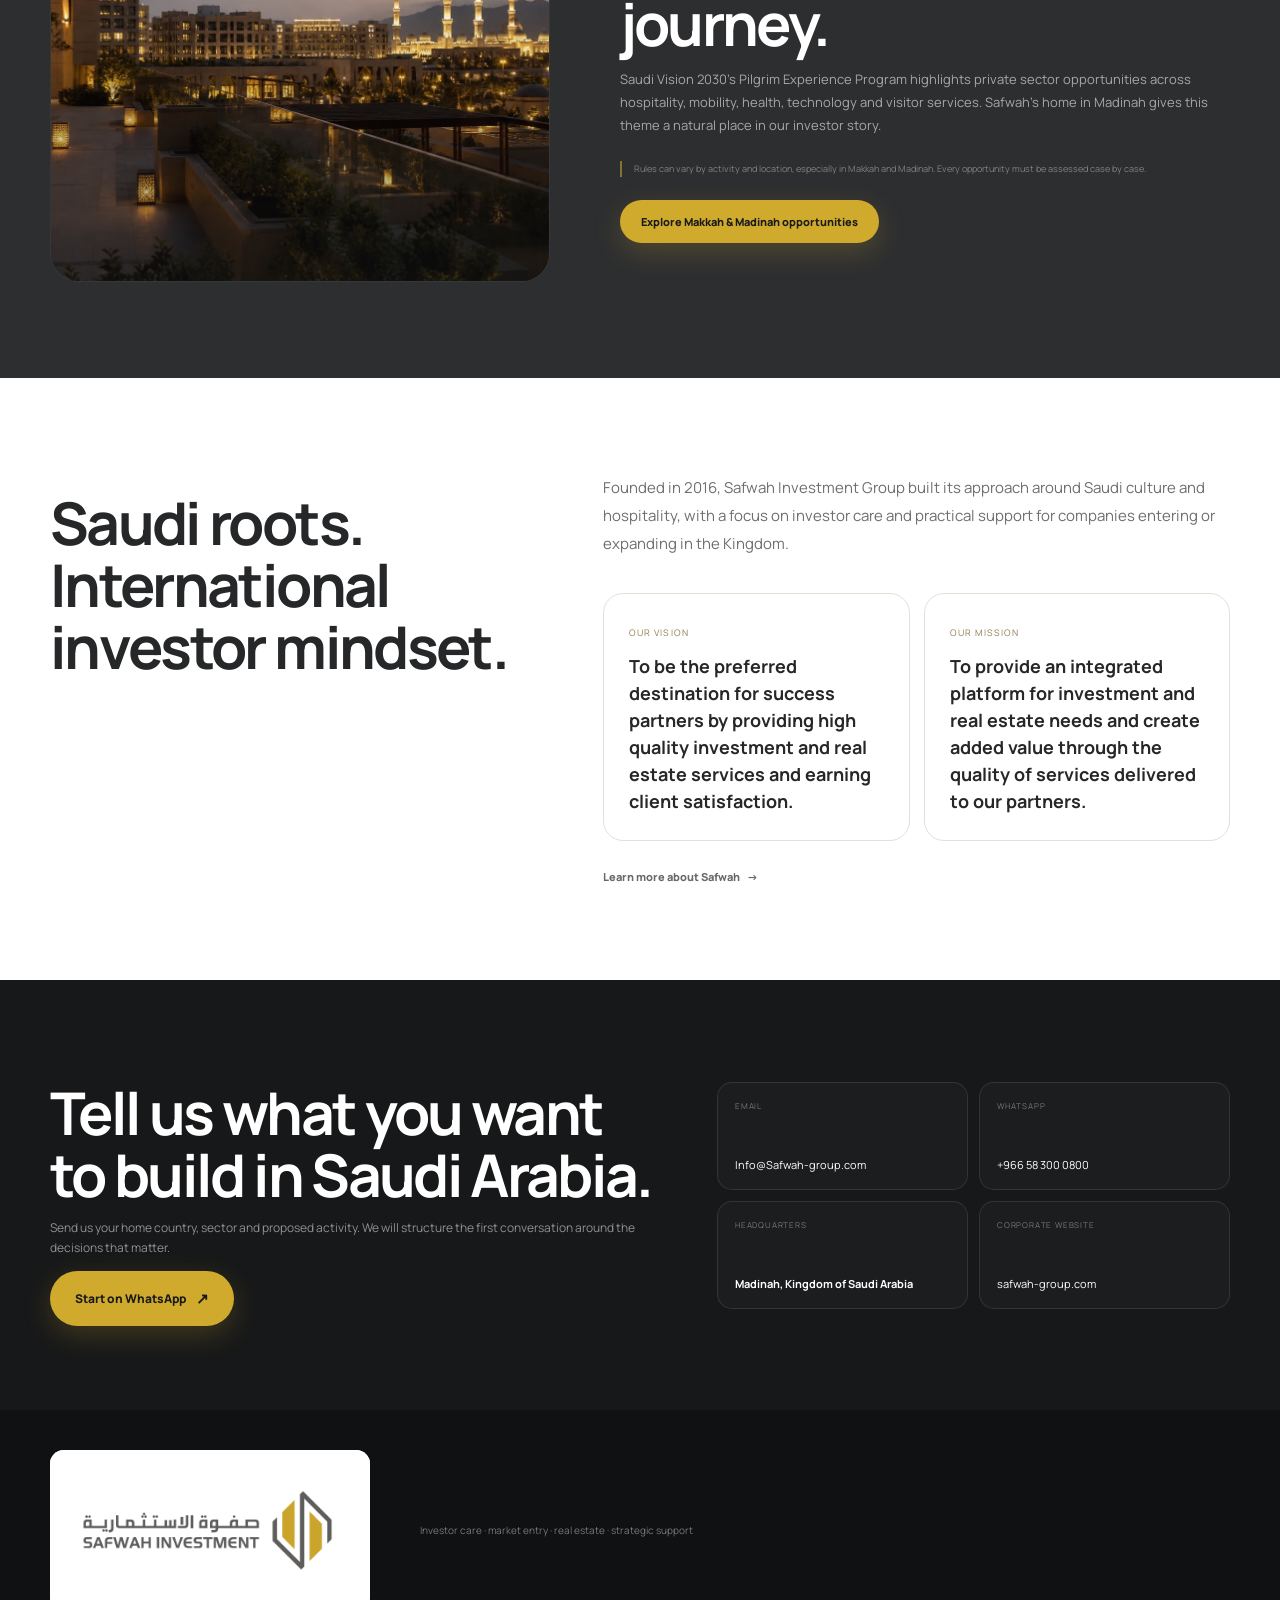
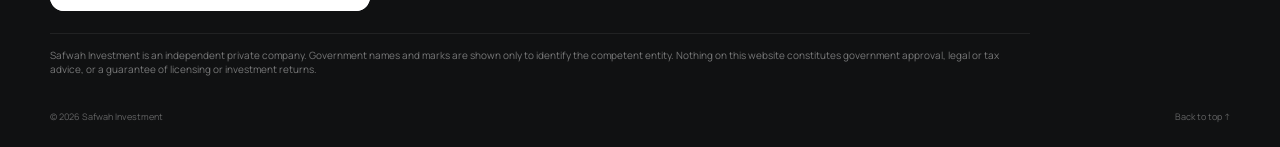
==== commit ace33f18: "Use Saudi riyal symbol throughout investor hub" ====
--- a/index.html
+++ b/index.html
@@ -1,4 +1,4 @@
-<!doctype html><html lang="en" dir="ltr"><head><meta charset="utf-8"><meta name="viewport" content="width=device-width,initial-scale=1,viewport-fit=cover"><meta name="theme-color" content="#5e5d5c"><meta name="description" content="Safwah Investment helps international investors enter, establish and grow in Saudi Arabia through market-entry and investor-care support."><meta property="og:title" content="Safwah Investment — Saudi Market Entry"><meta property="og:description" content="Safwah Investment helps international investors enter, establish and grow in Saudi Arabia through market-entry and investor-care support."><meta property="og:type" content="website"><link rel="icon" type="image/svg+xml" href="assets/img/favicon.svg"><link rel="preconnect" href="https://fonts.googleapis.com"><link rel="preconnect" href="https://fonts.gstatic.com" crossorigin><link href="https://fonts.googleapis.com/css2?family=Manrope:wght@400;500;600;700;800&family=Noto+Kufi+Arabic:wght@400;500;600;700&display=swap" rel="stylesheet"><link rel="stylesheet" href="assets/css/styles.css?v=20260824d"><title>Safwah Investment — Saudi Market Entry</title></head><body data-page="home"><a class="skip-link" href="#main">Skip to content</a>
+<!doctype html><html lang="en" dir="ltr"><head><meta charset="utf-8"><meta name="viewport" content="width=device-width,initial-scale=1,viewport-fit=cover"><meta name="theme-color" content="#5e5d5c"><meta name="description" content="Safwah Investment helps international investors enter, establish and grow in Saudi Arabia through market-entry and investor-care support."><meta property="og:title" content="Safwah Investment — Saudi Market Entry"><meta property="og:description" content="Safwah Investment helps international investors enter, establish and grow in Saudi Arabia through market-entry and investor-care support."><meta property="og:type" content="website"><link rel="icon" type="image/svg+xml" href="assets/img/favicon.svg"><link rel="preconnect" href="https://fonts.googleapis.com"><link rel="preconnect" href="https://fonts.gstatic.com" crossorigin><link href="https://fonts.googleapis.com/css2?family=Manrope:wght@400;500;600;700;800&family=Noto+Kufi+Arabic:wght@400;500;600;700&display=swap" rel="stylesheet"><link rel="stylesheet" href="assets/css/styles.css?v=20260824e"><title>Safwah Investment — Saudi Market Entry</title></head><body data-page="home"><a class="skip-link" href="#main">Skip to content</a>
 <header class="site-header" id="top"><div class="shell header-row">
 <a class="brand" href="index.html" aria-label="Safwah Investment"><img src="assets/img/safwah-logo-original.png?v=20260824b" alt="Safwah Investment" width="1456" height="732"></a>
 <nav class="desktop-nav" aria-label="Primary navigation"><a href="services.html" class="" data-i18n="nav.services">Services</a><a href="invest-saudi.html" class="" data-i18n="nav.invest">Invest in Saudi</a><a href="giga-projects.html" class="" data-i18n="nav.projects">Giga Projects</a><a href="haramain.html" class="" data-i18n="nav.haramain">Makkah & Madinah</a><a href="about.html" class="" data-i18n="nav.about">About</a></nav>
@@ -16,4 +16,4 @@
 <section class="section haramain-band"><div class="shell haramain-grid"><div class="haramain-art reveal"><img class="haramain-photo" src="assets/img/madinah-hospitality.webp" alt="Contemporary hospitality and visitor services in Madinah" width="1672" height="936" loading="lazy" decoding="async"><svg viewBox="0 0 720 470" fill="none" aria-hidden="true"><path d="M93 377h534M148 377V253h94v124M478 377V253h94v124M242 377V210h236v167M282 210v-56h156v56M319 154V91h82v63" stroke="#D0AA2D" stroke-width="4"/><path d="M309 91c15-32 37-48 51-48s37 16 51 48" stroke="#D0AA2D" stroke-width="4"/><path d="M120 377V181m480 196V181M103 181h34m446 0h34M111 167h18m462 0h18M119 153h2m478 0h2" stroke="#767779" stroke-width="4"/><path d="M120 153v-49m480 49v-49M112 104h16m464 0h16" stroke="#D0AA2D" stroke-width="4"/></svg></div><div class="haramain-copy reveal"><div class="eyebrow light"><span></span><span data-i18n="home.haramainEyebrow">Makkah & Madinah</span></div><h2 data-i18n="home.haramainTitle">Invest in services that improve the pilgrim journey.</h2><p data-i18n="home.haramainLead">Saudi Vision 2030’s Pilgrim Experience Program highlights private-sector opportunities across hospitality, mobility, health, technology and visitor services. Safwah’s home in Madinah gives this theme a natural place in our investor story.</p><p class="haramain-note" data-i18n="home.haramainNote">Rules can vary by activity and location, especially in Makkah and Madinah. Every opportunity must be assessed case by case.</p><a class="button button-gold" href="haramain.html" data-i18n="home.haramainCta">Explore Makkah & Madinah opportunities</a></div></div></section>
 <section class="section"><div class="shell about-grid"><div class="section-heading reveal"><div class="eyebrow"><span></span><span data-i18n="home.aboutEyebrow">Safwah Investment</span></div><h2 data-i18n="home.aboutTitle">Saudi roots. International investor mindset.</h2></div><div class="reveal"><p class="about-story" data-i18n="home.aboutStory">Founded in 2016, Safwah Investment Group built its approach around Saudi culture and hospitality, with a focus on investor care and practical support for companies entering or expanding in the Kingdom.</p><div class="statement-grid"><article class="statement-card"><span data-i18n="about.visionLabel">Our vision</span><h3 data-i18n="about.vision">To be the preferred destination for success partners by providing high-quality investment and real-estate services and earning client satisfaction.</h3></article><article class="statement-card"><span data-i18n="about.missionLabel">Our mission</span><h3 data-i18n="about.mission">To provide an integrated platform for investment and real-estate needs and create added value through the quality of services delivered to our partners.</h3></article></div><div class="page-actions"><a class="text-link" href="about.html"><span data-i18n="home.aboutCta">Learn more about Safwah</span><span>→</span></a></div></div></div></section></main><section class="contact-section"><div class="shell contact-grid"><div class="contact-copy reveal"><div class="eyebrow light"><span></span><span data-i18n="contact.eyebrow">Start your journey</span></div><h2 data-i18n="contact.title">Tell us what you want to build in Saudi Arabia.</h2><p data-i18n="contact.lead">Send us your home country, sector and proposed activity. We will structure the first conversation around the decisions that matter.</p><a class="button button-gold button-large" data-whatsapp href="#" target="_blank" rel="noopener"><span data-i18n="contact.cta">Start on WhatsApp</span><span class="arrow">↗</span></a></div><div class="contact-details reveal"><div><span data-i18n="contact.emailLabel">Email</span><a href="mailto:Info@Safwah-group.com">Info@Safwah-group.com</a></div><div><span data-i18n="contact.whatsappLabel">WhatsApp</span><a data-whatsapp href="#" target="_blank" rel="noopener">+966 58 300 0800</a></div><div><span data-i18n="contact.hqLabel">Headquarters</span><strong data-i18n="contact.hq">Madinah, Kingdom of Saudi Arabia</strong></div><div><span data-i18n="contact.websiteLabel">Corporate website</span><a href="https://safwah-group.com/" target="_blank" rel="noopener">safwah-group.com</a></div></div></div></section>
 <footer class="site-footer"><div class="shell footer-grid"><img src="assets/img/safwah-logo-original.png?v=20260824b" alt="Safwah Investment" class="footer-logo" width="1456" height="732"><p data-i18n="footer.copy">Investor care · market entry · real estate · strategic support</p><p class="footer-legal" data-i18n="footer.legal">Safwah Investment is an independent private company. Government names and marks are shown only to identify the competent entity. Nothing on this website constitutes government approval, legal or tax advice, or a guarantee of licensing or investment returns.</p><div class="footer-bottom"><span>© 2026 Safwah Investment</span><a href="#top" data-i18n="footer.back">Back to top ↑</a></div></div></footer>
-<a class="floating-whatsapp" data-whatsapp href="#" target="_blank" rel="noopener" aria-label="WhatsApp Safwah Investment"><svg viewBox="0 0 32 32" aria-hidden="true"><path d="M16 3a12.6 12.6 0 0 0-10.9 19L3.5 28.5l6.7-1.6A12.7 12.7 0 1 0 16 3Zm0 22.9a10.2 10.2 0 0 1-5.2-1.4l-.4-.2-4 .9 1-3.9-.3-.4a10.2 10.2 0 1 1 8.9 5Zm5.6-7.7c-.3-.2-1.8-.9-2.1-1-.3-.1-.5-.2-.7.2-.2.3-.8 1-1 1.2-.2.2-.4.2-.7.1-1.9-.9-3.2-1.7-4.4-3.8-.3-.5.3-.5.9-1.8.1-.2.1-.4 0-.6-.1-.2-.7-1.7-1-2.3-.3-.6-.5-.5-.7-.5h-.6c-.2 0-.6.1-.9.4-.3.3-1.2 1.2-1.2 2.9s1.2 3.4 1.4 3.6c.2.2 2.4 3.7 5.9 5.2.8.4 1.5.6 2 .7.8.3 1.6.2 2.2.1.7-.1 1.8-.7 2-1.4.3-.7.3-1.3.2-1.4-.1-.2-.3-.3-.6-.4Z"/></svg></a><script src="assets/js/app.js"></script><script src="assets/js/text-polish.js?v=20260824d"></script><script src="assets/js/investor-hub.js?v=20260824d"></script></body></html>
+<a class="floating-whatsapp" data-whatsapp href="#" target="_blank" rel="noopener" aria-label="WhatsApp Safwah Investment"><svg viewBox="0 0 32 32" aria-hidden="true"><path d="M16 3a12.6 12.6 0 0 0-10.9 19L3.5 28.5l6.7-1.6A12.7 12.7 0 1 0 16 3Zm0 22.9a10.2 10.2 0 0 1-5.2-1.4l-.4-.2-4 .9 1-3.9-.3-.4a10.2 10.2 0 1 1 8.9 5Zm5.6-7.7c-.3-.2-1.8-.9-2.1-1-.3-.1-.5-.2-.7.2-.2.3-.8 1-1 1.2-.2.2-.4.2-.7.1-1.9-.9-3.2-1.7-4.4-3.8-.3-.5.3-.5.9-1.8.1-.2.1-.4 0-.6-.1-.2-.7-1.7-1-2.3-.3-.6-.5-.5-.7-.5h-.6c-.2 0-.6.1-.9.4-.3.3-1.2 1.2-1.2 2.9s1.2 3.4 1.4 3.6c.2.2 2.4 3.7 5.9 5.2.8.4 1.5.6 2 .7.8.3 1.6.2 2.2.1.7-.1 1.8-.7 2-1.4.3-.7.3-1.3.2-1.4-.1-.2-.3-.3-.6-.4Z"/></svg></a><script src="assets/js/app.js"></script><script src="assets/js/text-polish.js?v=20260824d"></script><script src="assets/js/investor-hub.js?v=20260824e"></script></body></html>
--- a/assets/css/styles.css
+++ b/assets/css/styles.css
@@ -86,7 +86,7 @@
 .hub-results{display:grid;grid-template-columns:1fr 1fr;gap:9px;margin-top:12px}
 .hub-results>div{border-radius:16px;padding:16px;background:#262829;color:#fff;min-height:92px;display:flex;flex-direction:column;justify-content:space-between}
 .hub-results span{font-size:8px;color:rgba(255,255,255,.48)}
-.hub-results strong{font-size:19px;font-variant-numeric:tabular-nums}.hub-results strong#capitalSar{display:flex;align-items:center;gap:7px;direction:ltr}.riyal-symbol{width:.78em;height:.78em;object-fit:contain;filter:invert(1);flex:none}
+.hub-results strong{font-size:19px;font-variant-numeric:tabular-nums}.hub-results strong#capitalSar{display:flex;align-items:center;gap:7px;direction:ltr}.riyal-symbol{width:.78em;height:.78em;object-fit:contain;filter:invert(1);flex:none}.riyal-symbol-inline{display:inline-block;width:1em;height:1em;object-fit:contain;vertical-align:-.14em;margin-inline:.18em;opacity:.78}
 .hub-note{font-size:8.5px;line-height:1.55;color:#777;margin:14px 0 0}
 .hub-source{border-top:1px solid #e7e2d8;padding-top:13px;margin-top:14px;display:flex;justify-content:space-between;gap:12px;font-size:8px;color:#828282}
 .hub-source a{color:#745e16;font-weight:800;text-align:end}
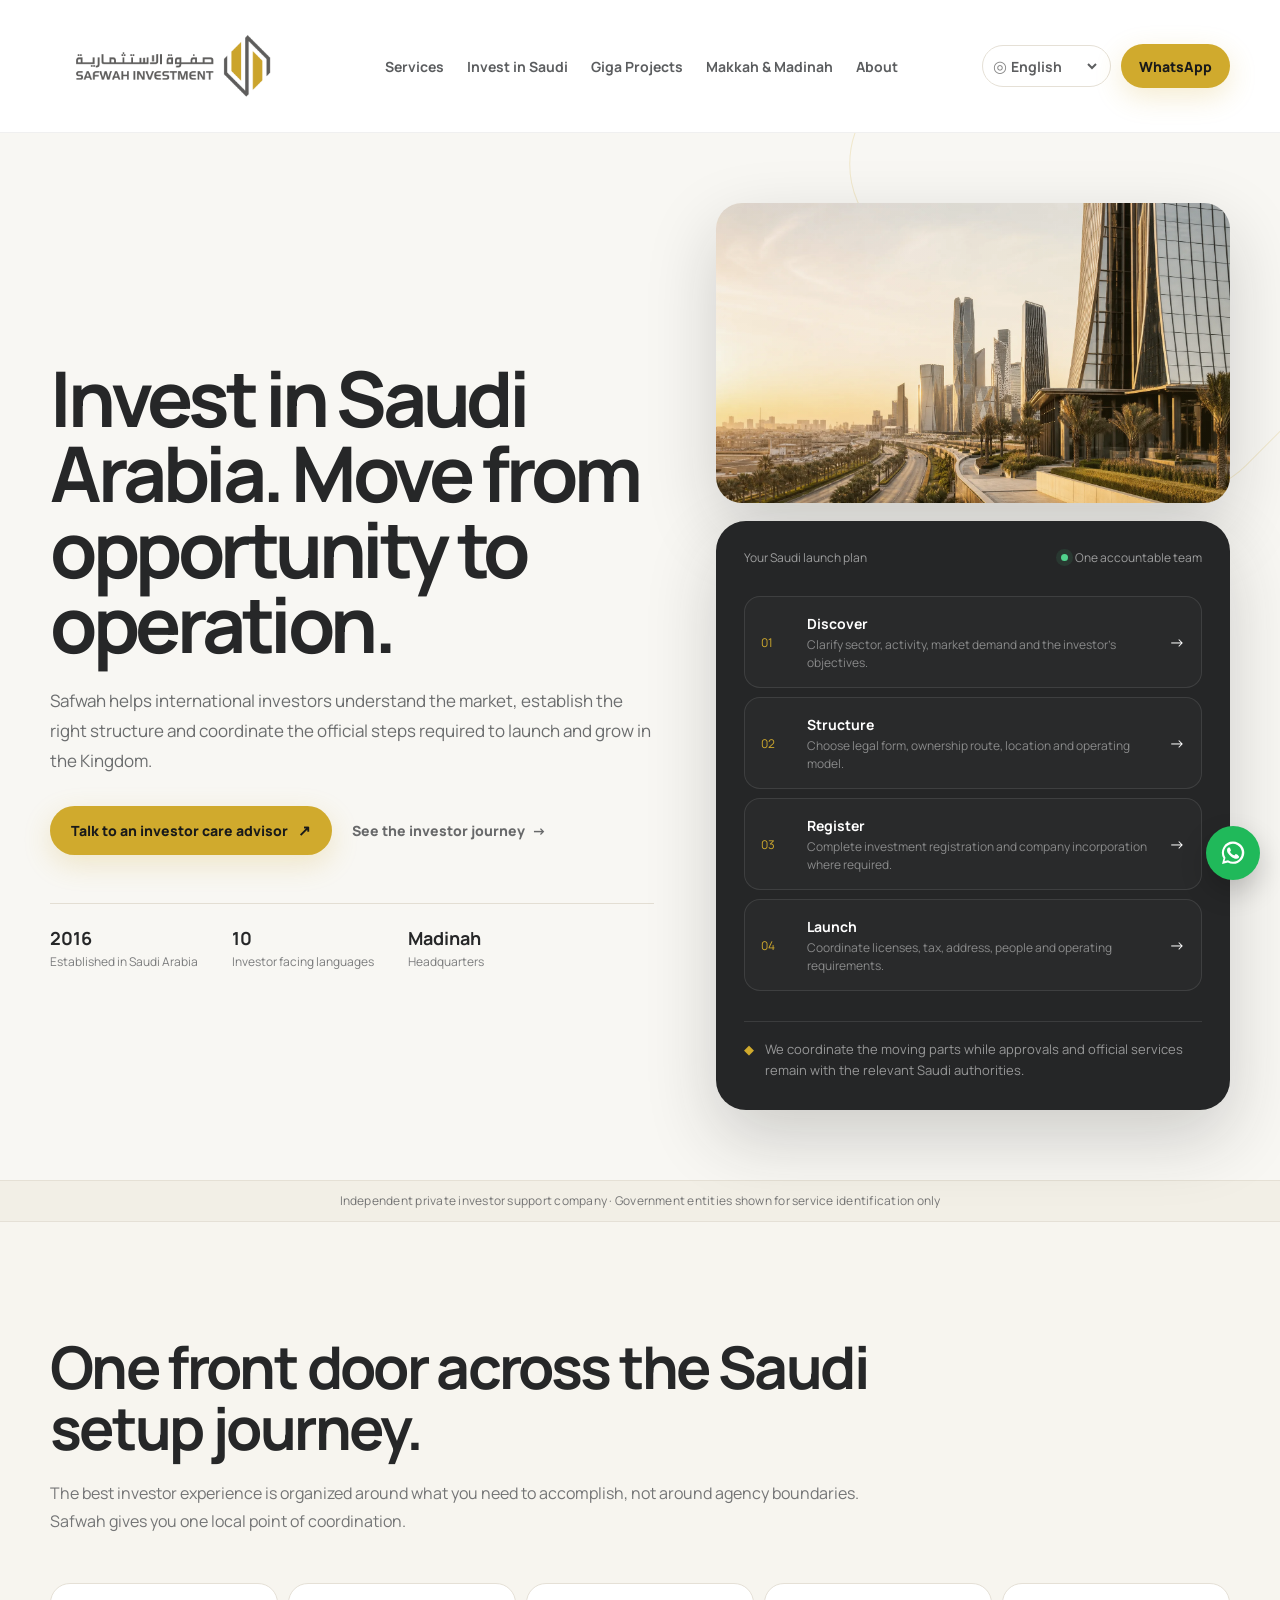
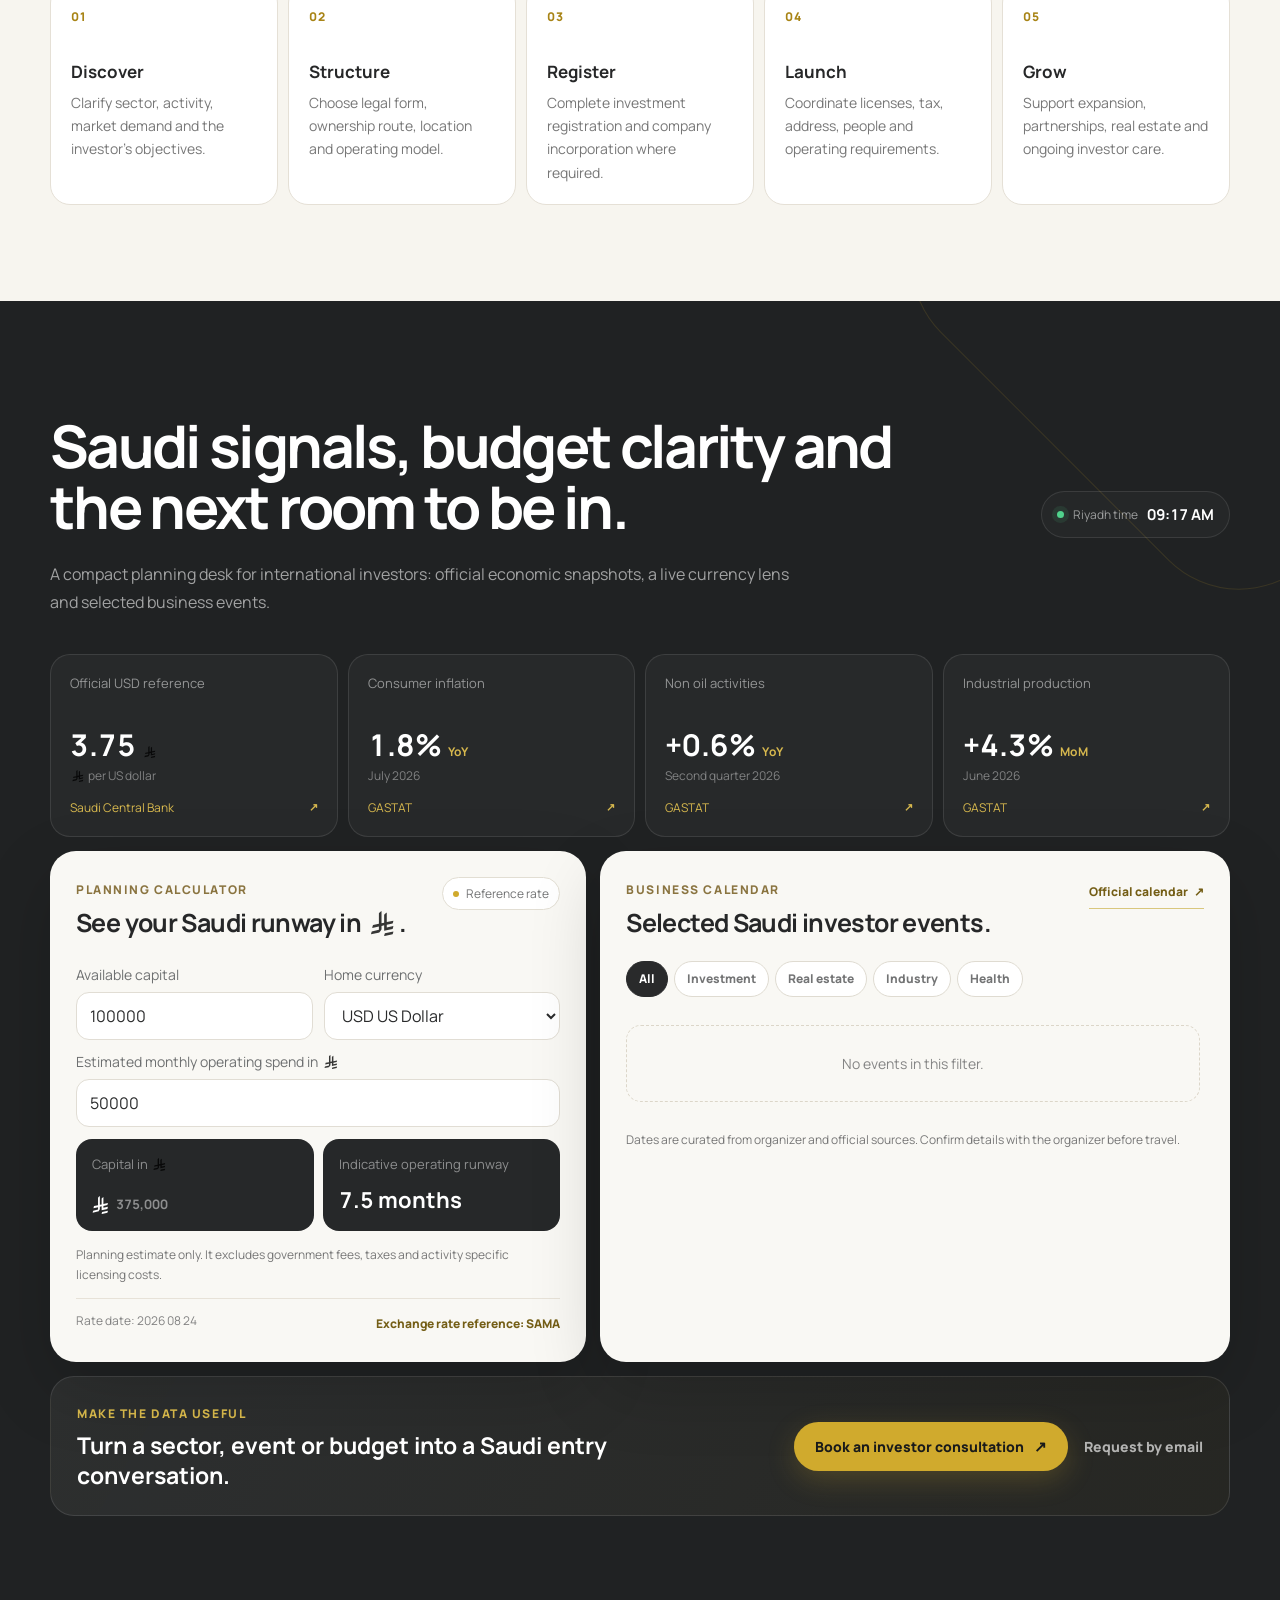
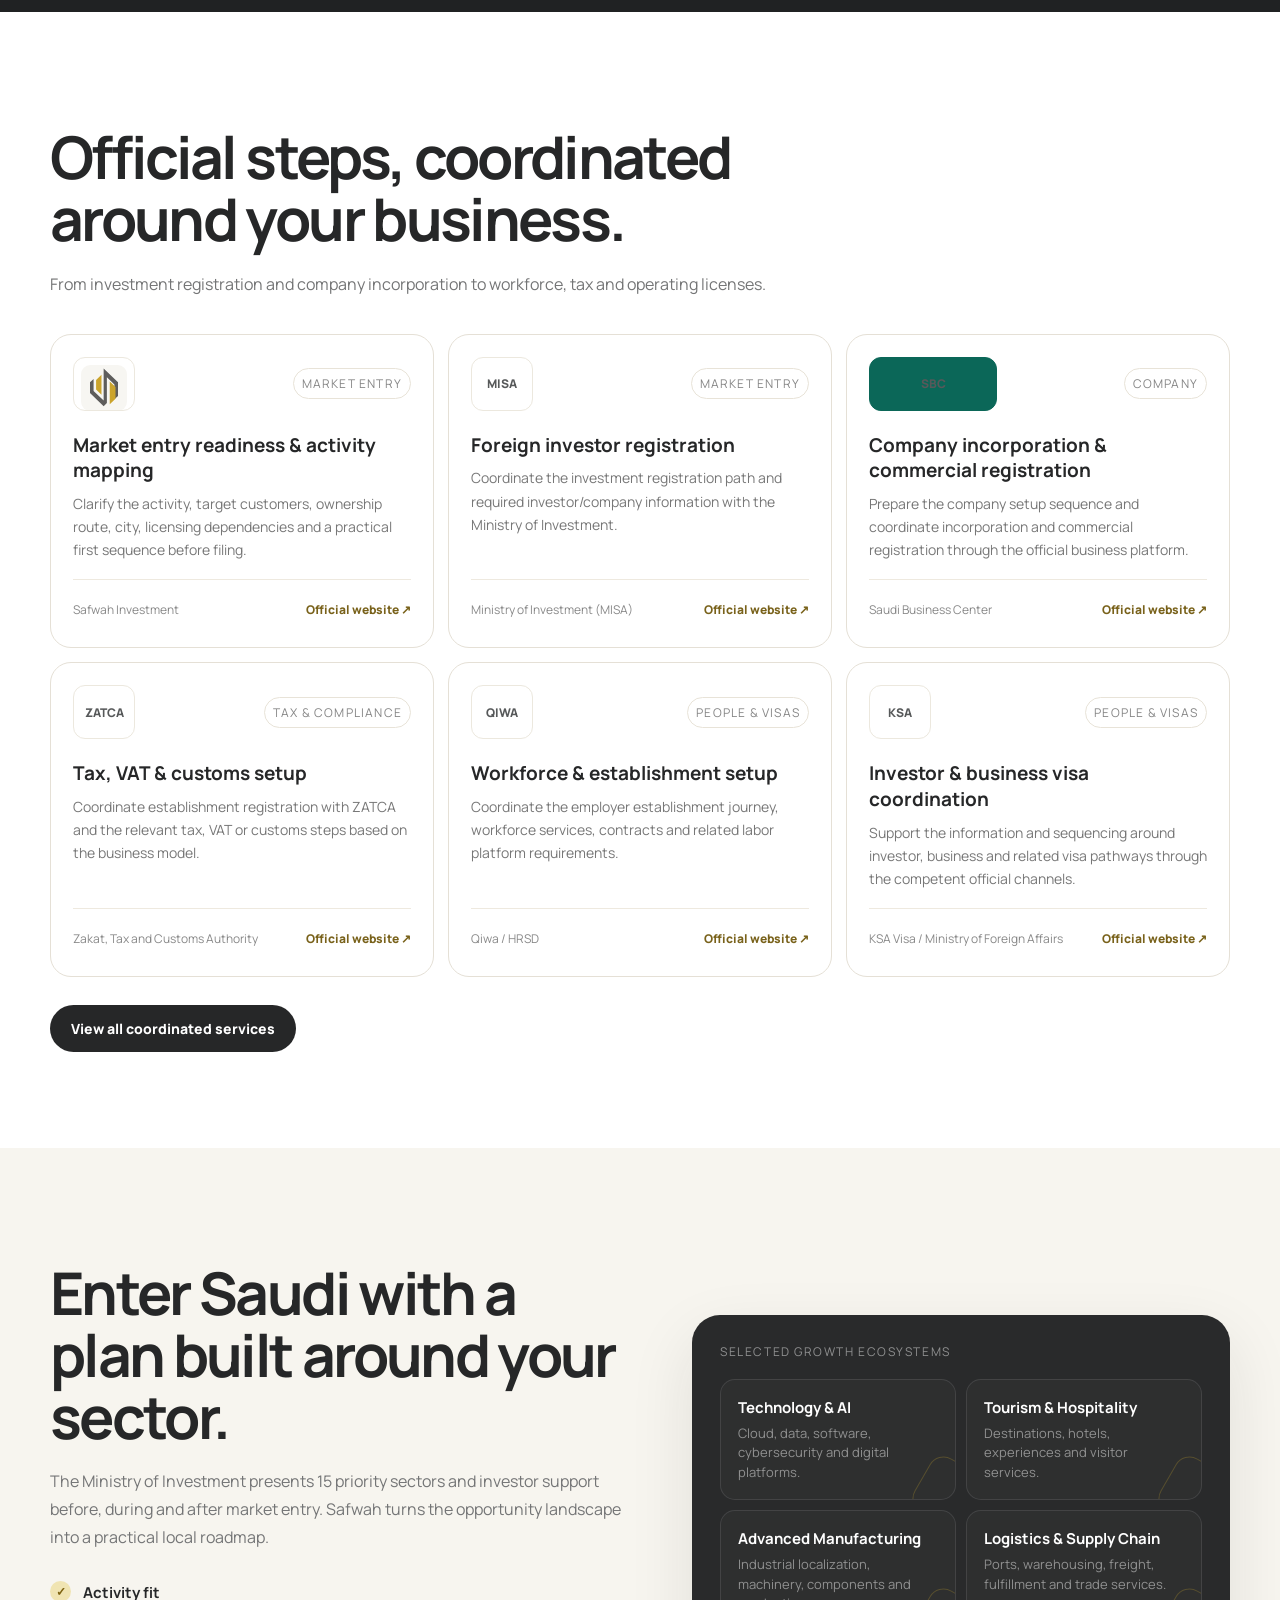
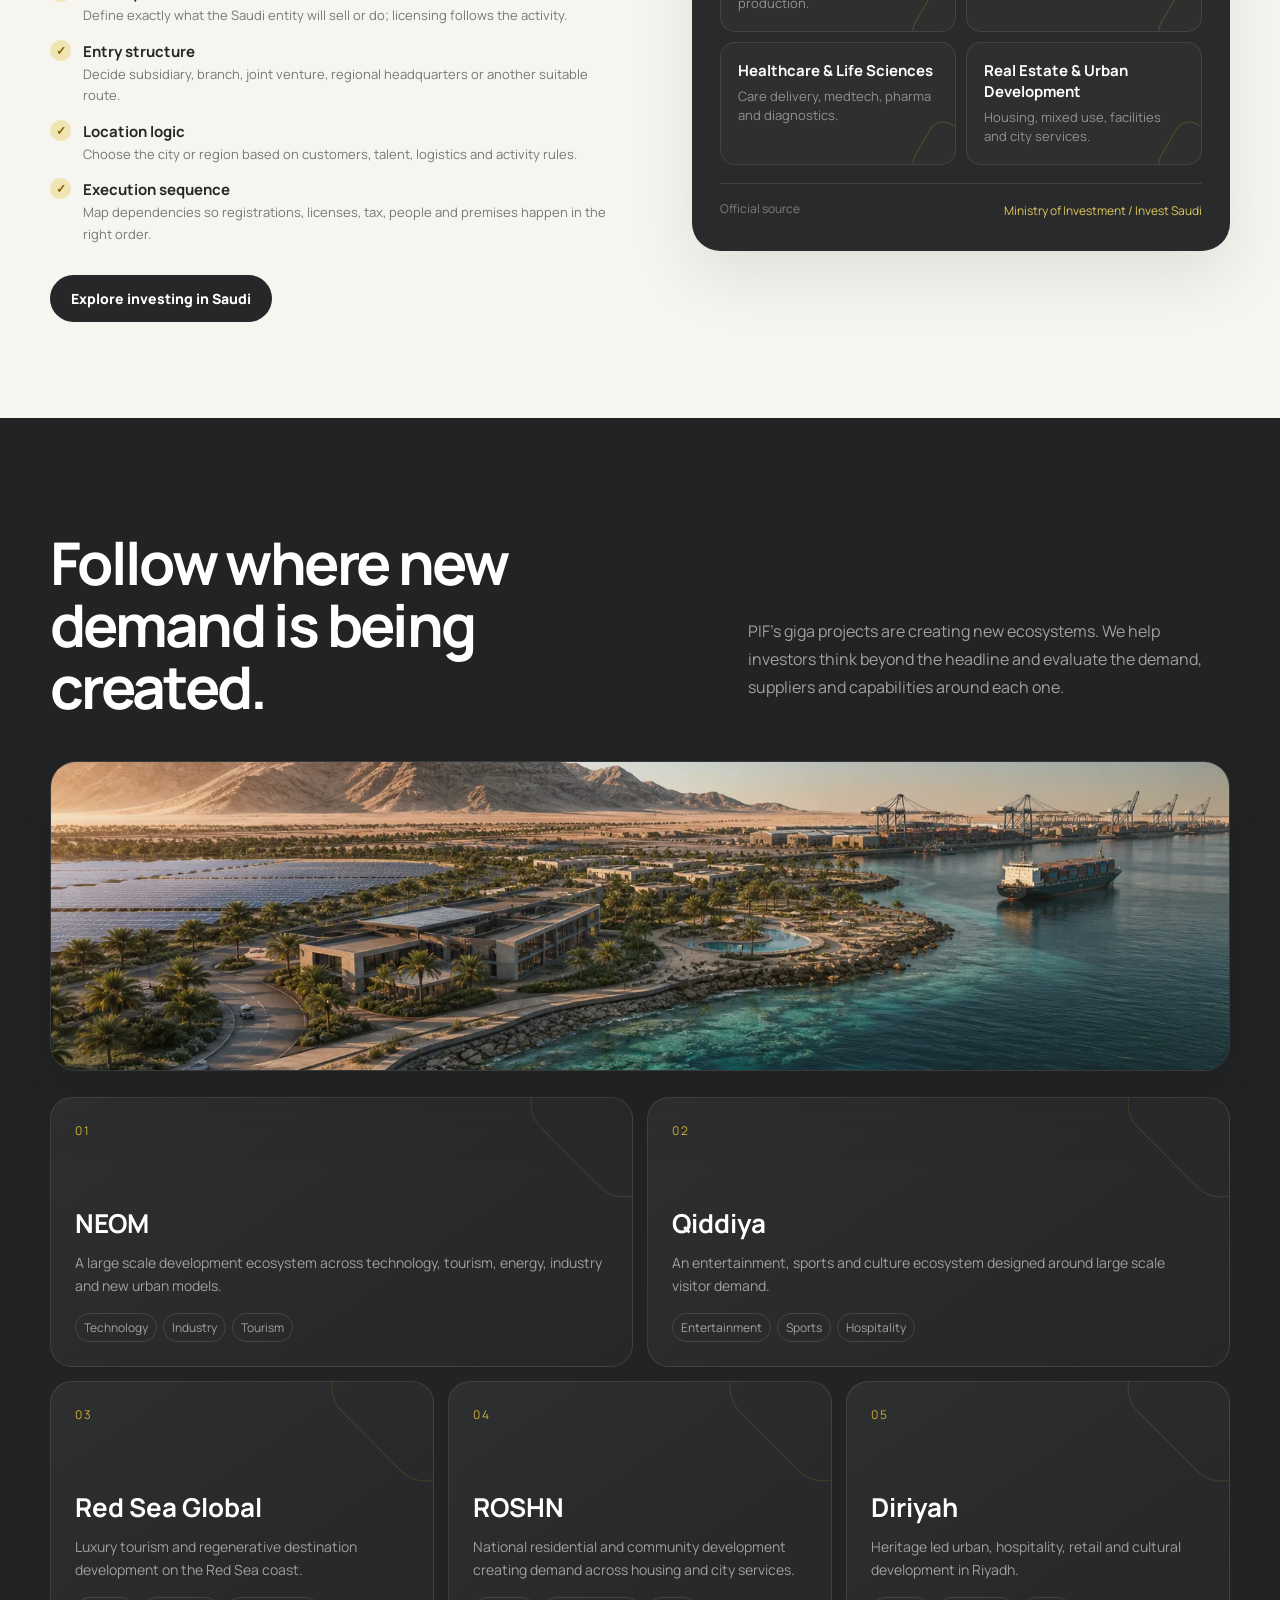
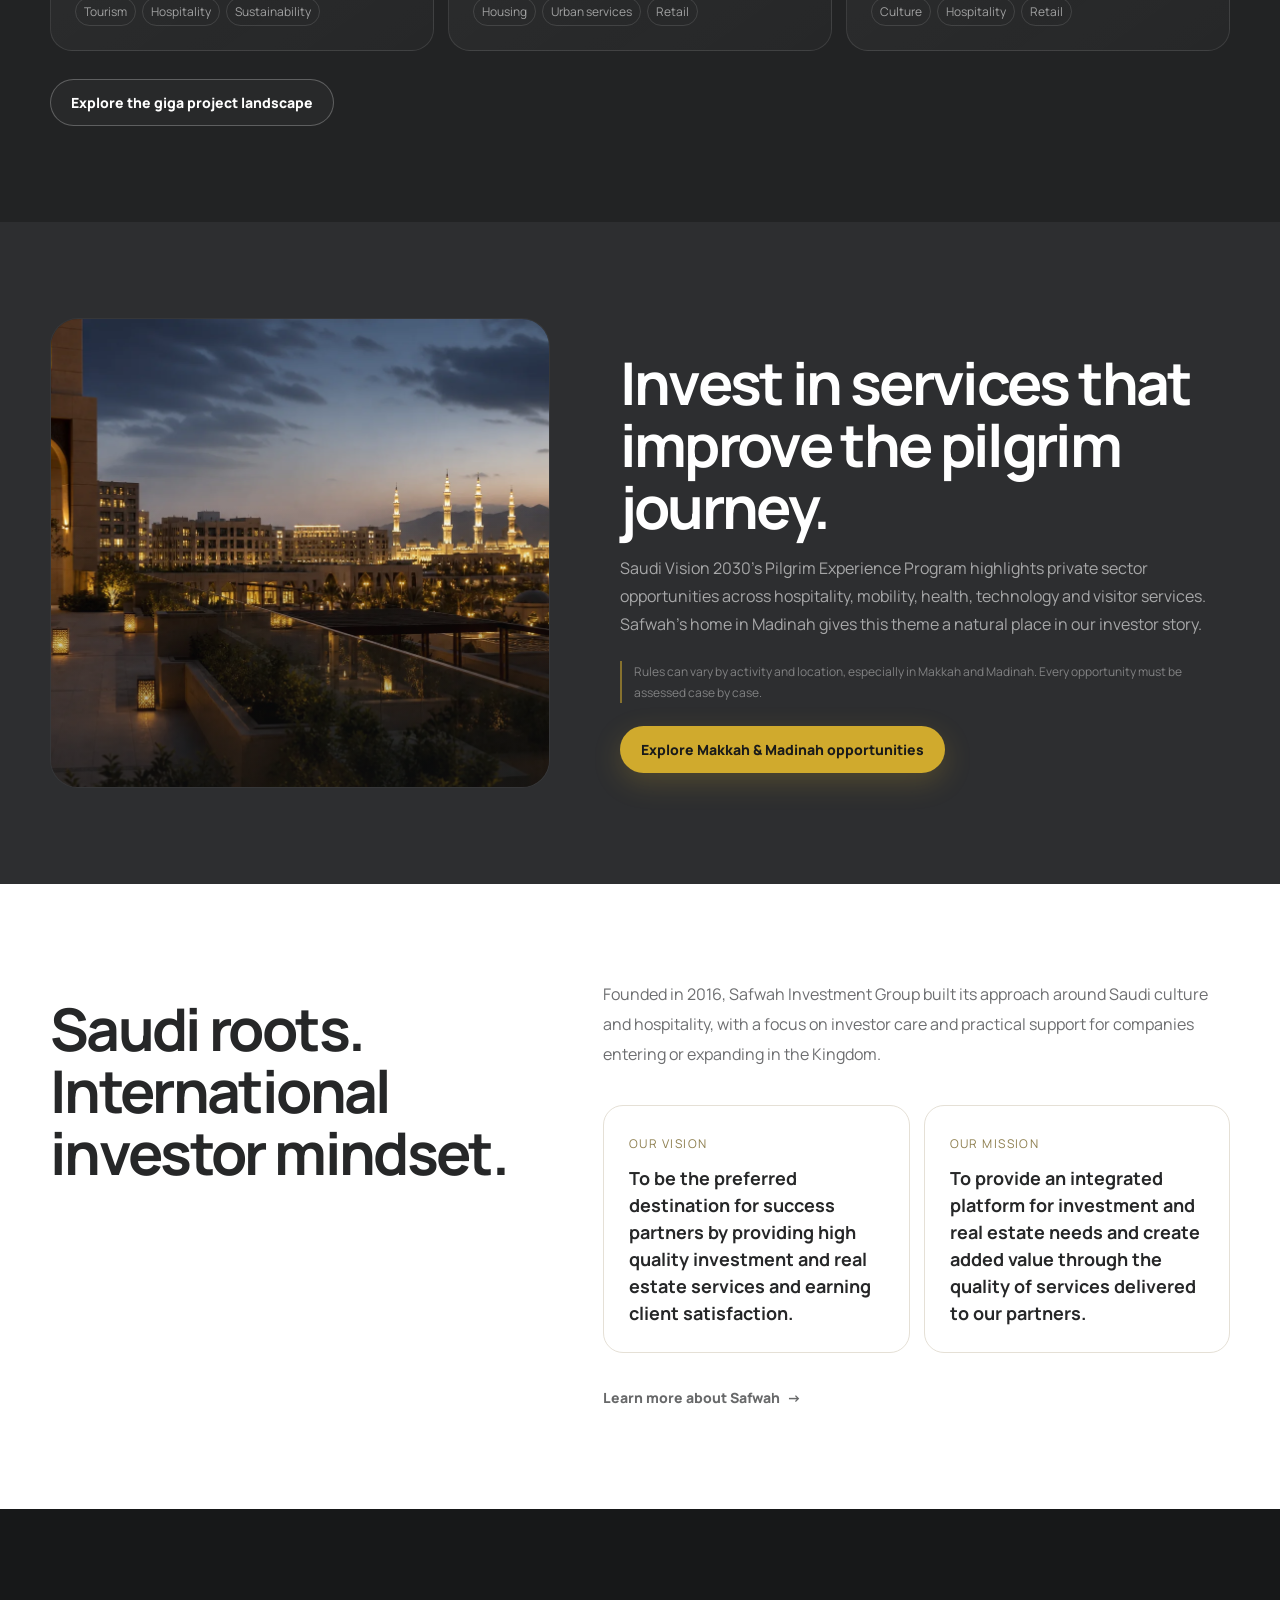
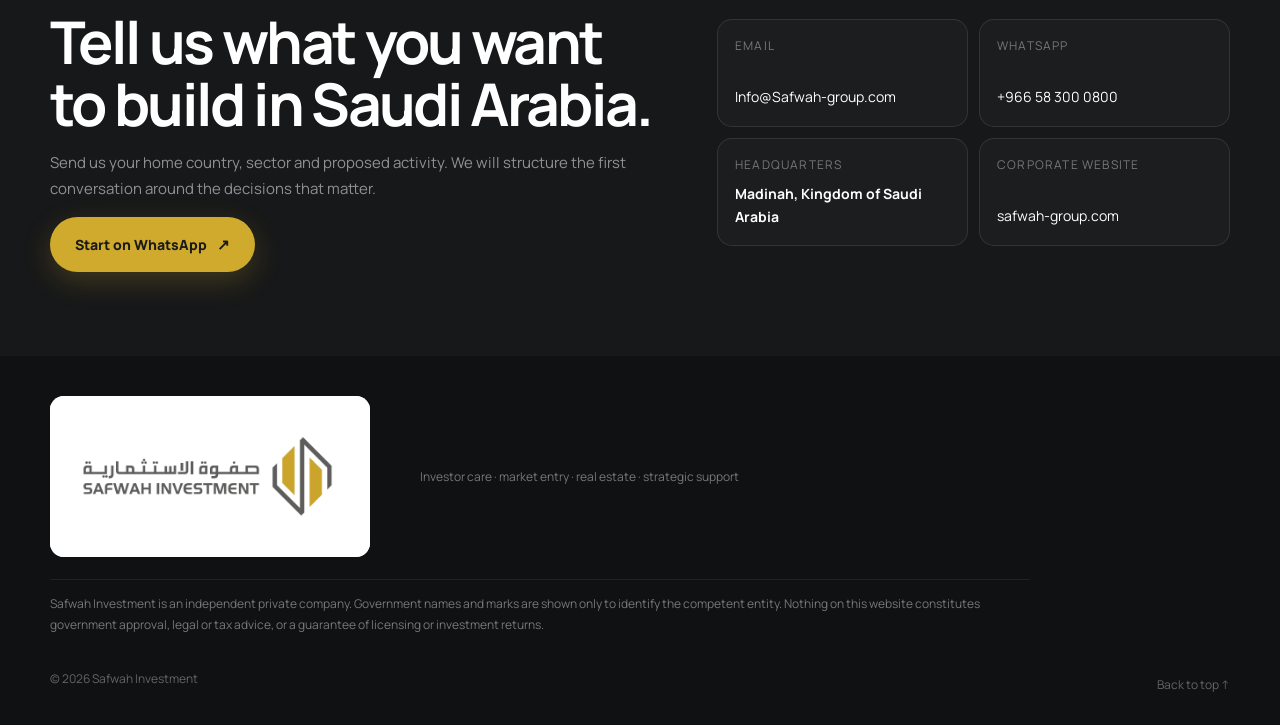
==== commit b665dfa6: "Improve typography accessibility across the site" ====
--- a/index.html
+++ b/index.html
@@ -1,4 +1,4 @@
-<!doctype html><html lang="en" dir="ltr"><head><meta charset="utf-8"><meta name="viewport" content="width=device-width,initial-scale=1,viewport-fit=cover"><meta name="theme-color" content="#5e5d5c"><meta name="description" content="Safwah Investment helps international investors enter, establish and grow in Saudi Arabia through market-entry and investor-care support."><meta property="og:title" content="Safwah Investment — Saudi Market Entry"><meta property="og:description" content="Safwah Investment helps international investors enter, establish and grow in Saudi Arabia through market-entry and investor-care support."><meta property="og:type" content="website"><link rel="icon" type="image/svg+xml" href="assets/img/favicon.svg"><link rel="preconnect" href="https://fonts.googleapis.com"><link rel="preconnect" href="https://fonts.gstatic.com" crossorigin><link href="https://fonts.googleapis.com/css2?family=Manrope:wght@400;500;600;700;800&family=Noto+Kufi+Arabic:wght@400;500;600;700&display=swap" rel="stylesheet"><link rel="stylesheet" href="assets/css/styles.css?v=20260824e"><title>Safwah Investment — Saudi Market Entry</title></head><body data-page="home"><a class="skip-link" href="#main">Skip to content</a>
+<!doctype html><html lang="en" dir="ltr"><head><meta charset="utf-8"><meta name="viewport" content="width=device-width,initial-scale=1,viewport-fit=cover"><meta name="theme-color" content="#5e5d5c"><meta name="description" content="Safwah Investment helps international investors enter, establish and grow in Saudi Arabia through market-entry and investor-care support."><meta property="og:title" content="Safwah Investment — Saudi Market Entry"><meta property="og:description" content="Safwah Investment helps international investors enter, establish and grow in Saudi Arabia through market-entry and investor-care support."><meta property="og:type" content="website"><link rel="icon" type="image/svg+xml" href="assets/img/favicon.svg"><link rel="preconnect" href="https://fonts.googleapis.com"><link rel="preconnect" href="https://fonts.gstatic.com" crossorigin><link href="https://fonts.googleapis.com/css2?family=Manrope:wght@400;500;600;700;800&family=Noto+Kufi+Arabic:wght@400;500;600;700&display=swap" rel="stylesheet"><link rel="stylesheet" href="assets/css/styles.css?v=20260824f"><title>Safwah Investment — Saudi Market Entry</title></head><body data-page="home"><a class="skip-link" href="#main">Skip to content</a>
 <header class="site-header" id="top"><div class="shell header-row">
 <a class="brand" href="index.html" aria-label="Safwah Investment"><img src="assets/img/safwah-logo-original.png?v=20260824b" alt="Safwah Investment" width="1456" height="732"></a>
 <nav class="desktop-nav" aria-label="Primary navigation"><a href="services.html" class="" data-i18n="nav.services">Services</a><a href="invest-saudi.html" class="" data-i18n="nav.invest">Invest in Saudi</a><a href="giga-projects.html" class="" data-i18n="nav.projects">Giga Projects</a><a href="haramain.html" class="" data-i18n="nav.haramain">Makkah & Madinah</a><a href="about.html" class="" data-i18n="nav.about">About</a></nav>
--- a/assets/css/styles.css
+++ b/assets/css/styles.css
@@ -119,3 +119,98 @@
 
 /* Safwah editorial rule: no decorative dash before small headings. */
 .eyebrow>span:first-child{display:none}
+
+/* Accessible typography scale */
+.desktop-nav a{font-size:14px;min-height:44px;display:flex;align-items:center}
+.language-control select{font-size:14px;height:40px}
+.button,.button-large{font-size:14px;min-height:44px}
+.text-link{font-size:14px;min-height:32px}
+.eyebrow{font-size:12px;line-height:1.6}
+.hero-lead,.page-hero p{font-size:17px}
+.hero-trust span{font-size:12px;line-height:1.5}
+.visual-topline{font-size:12px}
+.hero-step b{font-size:14px}
+.hero-step small{font-size:12px;line-height:1.5}
+.hero-step i{font-size:12px}
+.visual-note{font-size:13px;line-height:1.65}
+.strip-inner{font-size:12px;line-height:1.65}
+.section-heading p,.section-lead{font-size:16px;line-height:1.75}
+.journey-card .num{font-size:12px}
+.journey-card h3{font-size:17px}
+.journey-card p{font-size:14px;line-height:1.65}
+.authority-fallback{font-size:12px}
+.service-tag{font-size:12px}
+.service-card h3{font-size:19px}
+.service-card p{font-size:14px;line-height:1.65}
+.provider-line span,.provider-line a{font-size:12px;line-height:1.5}
+.provider-line a{padding-block:6px}
+.search-box input{font-size:16px}
+.filter-button{font-size:12px;min-height:36px}
+.results-count{font-size:12px}
+.disclaimer-card p{font-size:13px;line-height:1.7}
+.feature-item i{font-size:12px}
+.feature-item b{font-size:15px}
+.feature-item span{font-size:13px;line-height:1.65}
+.panel-kicker{font-size:12px;line-height:1.5}
+.sector-item b{font-size:15px}
+.sector-item span{font-size:13px;line-height:1.5}
+.source-note,.source-box{font-size:12px;line-height:1.65}
+.project-card .num{font-size:12px}
+.project-card p{font-size:14px;line-height:1.65}
+.tags span{font-size:12px}
+.opportunity-card i{font-size:13px}
+.opportunity-card h3{font-size:18px}
+.opportunity-card p{font-size:14px;line-height:1.65}
+.haramain-copy>p{font-size:16px;line-height:1.75}
+.haramain-note{font-size:12px!important;line-height:1.7}
+.about-story{font-size:16px}
+.statement-card span{font-size:12px}
+.value-card{font-size:13px}
+.contact-copy p{font-size:15px;line-height:1.75}
+.contact-details span{font-size:12px;line-height:1.5}
+.contact-details a,.contact-details strong{font-size:14px;line-height:1.6}
+.contact-details a,.hub-source a,.source-note a{min-height:24px;display:inline-flex;align-items:center}
+.footer-grid>p,.footer-legal{font-size:12px;line-height:1.7}
+.footer-bottom{font-size:12px;line-height:1.6}
+.footer-bottom a{min-height:32px;display:flex;align-items:center}
+.no-results{font-size:14px}
+.metric span{font-size:12px;line-height:1.5}
+.cta-band p{font-size:14px;line-height:1.6}
+.mobile-menu a{font-size:14px;min-height:44px;display:flex;align-items:center}
+
+.hub-intro{font-size:16px;line-height:1.75}
+.hub-clock{font-size:12px}
+.hub-clock strong{font-size:15px}
+.metric-label{font-size:13px;line-height:1.5;min-height:40px}
+.hub-metric strong small{font-size:12px}
+.metric-period{font-size:12px;line-height:1.5}
+.metric-source{font-size:12px;line-height:1.5}
+.hub-kicker{font-size:12px}
+.hub-status{font-size:12px}
+.hub-form label{font-size:14px;line-height:1.5}
+.hub-form input,.hub-form select{font-size:16px}
+.hub-results span{font-size:13px;line-height:1.5}
+.hub-results strong{font-size:22px}
+.hub-note{font-size:12px;line-height:1.65}
+.hub-source{font-size:12px;line-height:1.5}
+.hub-all-events{font-size:12px;min-height:32px}
+.event-filter{font-size:12px;min-height:36px;padding:8px 12px}
+.event-item time{font-size:12px;line-height:1.5}
+.event-copy h4{font-size:15px;line-height:1.45}
+.event-copy p{font-size:13px;line-height:1.5}
+.event-empty{font-size:14px}
+.hub-consult>div>span{font-size:12px}
+
+@media(max-width:720px){
+  .hero-lead,.page-hero p,.section-heading p,.section-lead{font-size:16px}
+  .hub-card h3{font-size:24px}
+  .event-copy h4{font-size:15px}
+}
+
+@media(max-width:420px){
+  .header-row{gap:6px}
+  .brand{width:132px}
+  .header-actions{gap:6px}
+  .language-control{padding-inline:6px}
+  .language-control select{width:44px;font-size:13px}
+}
